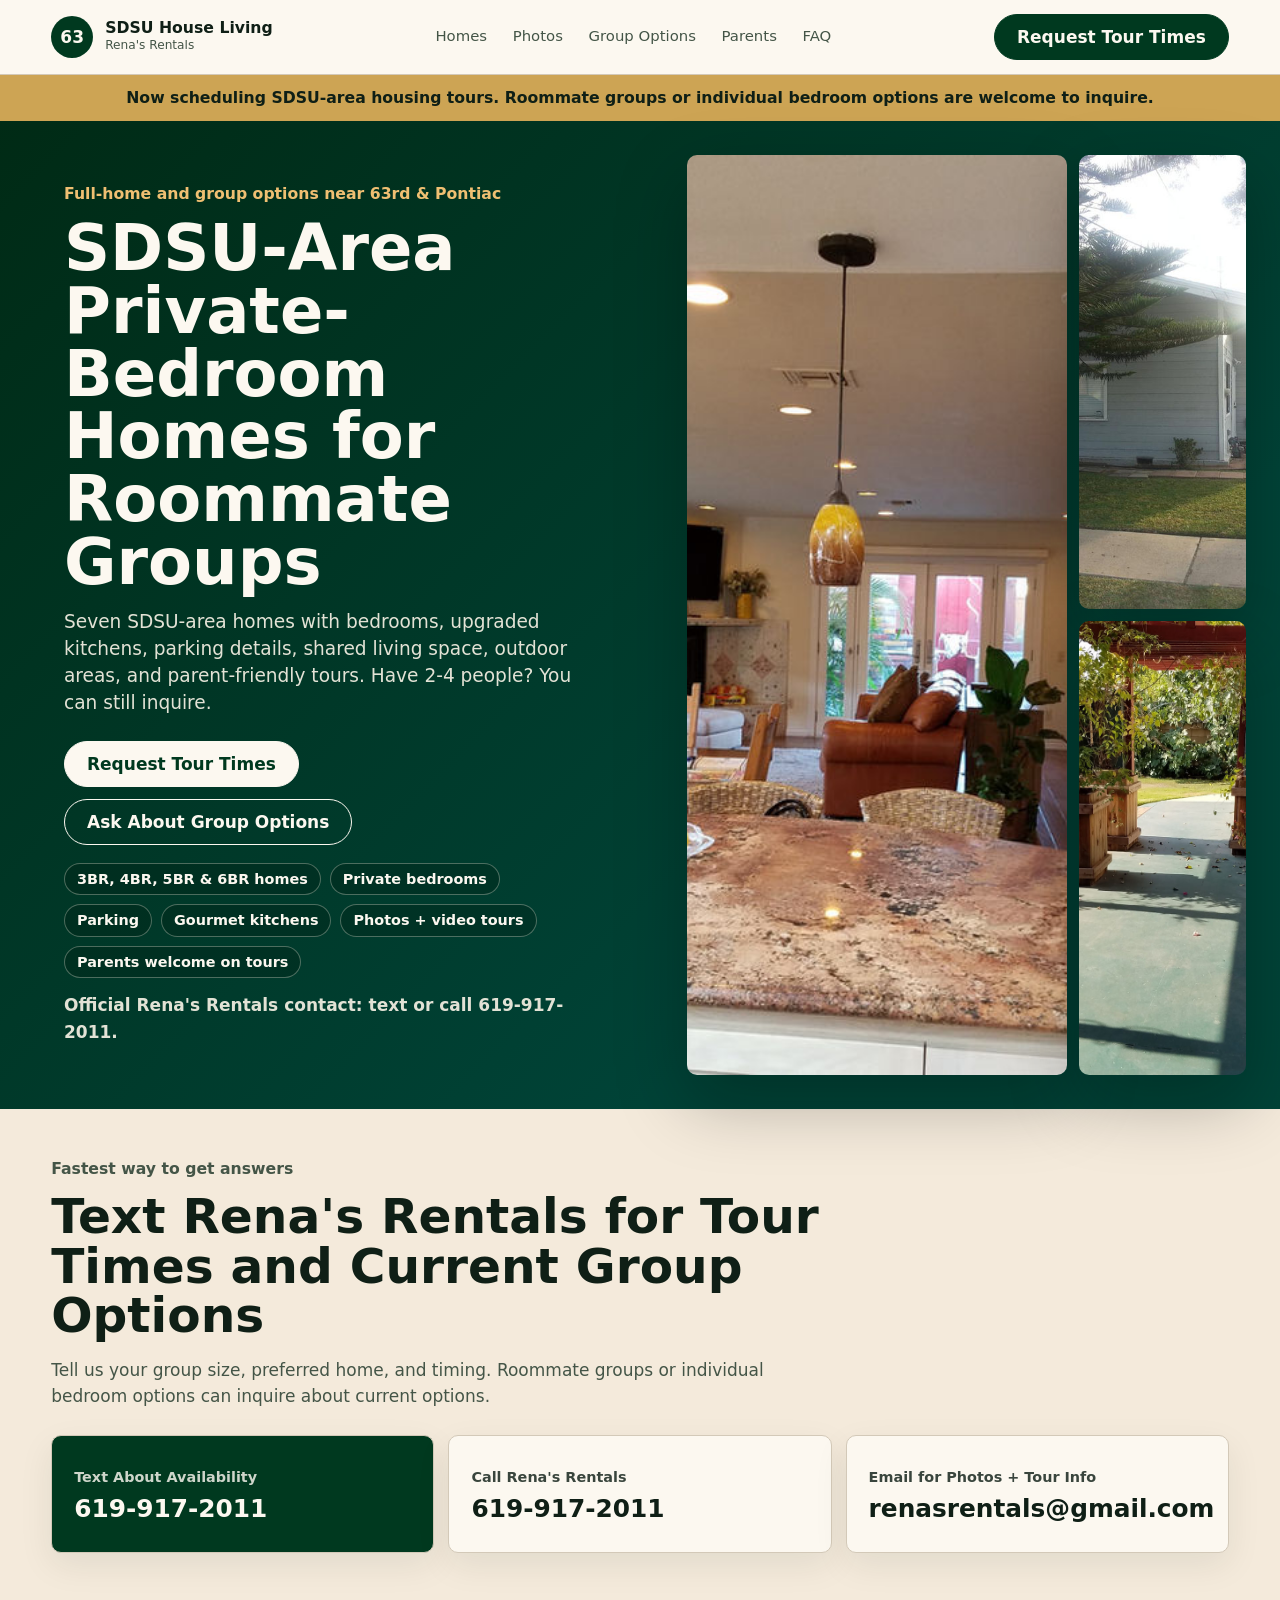
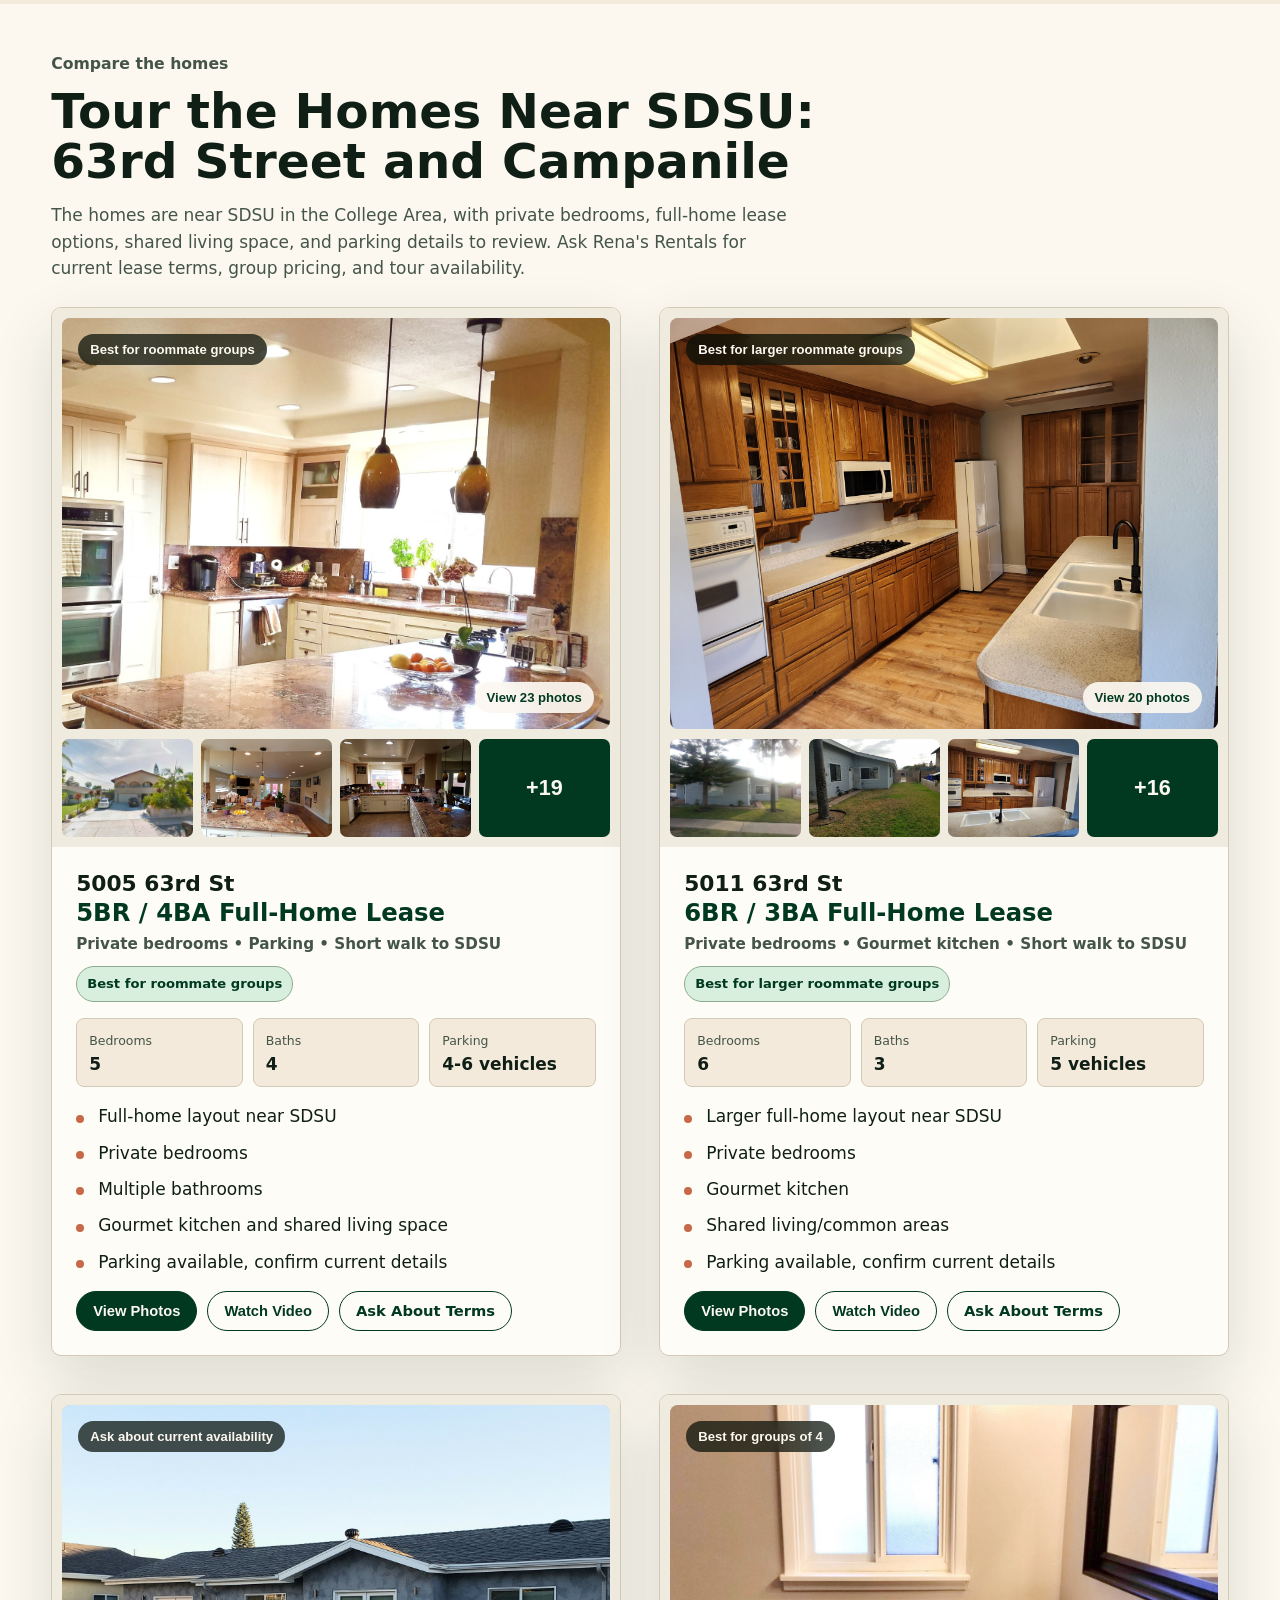
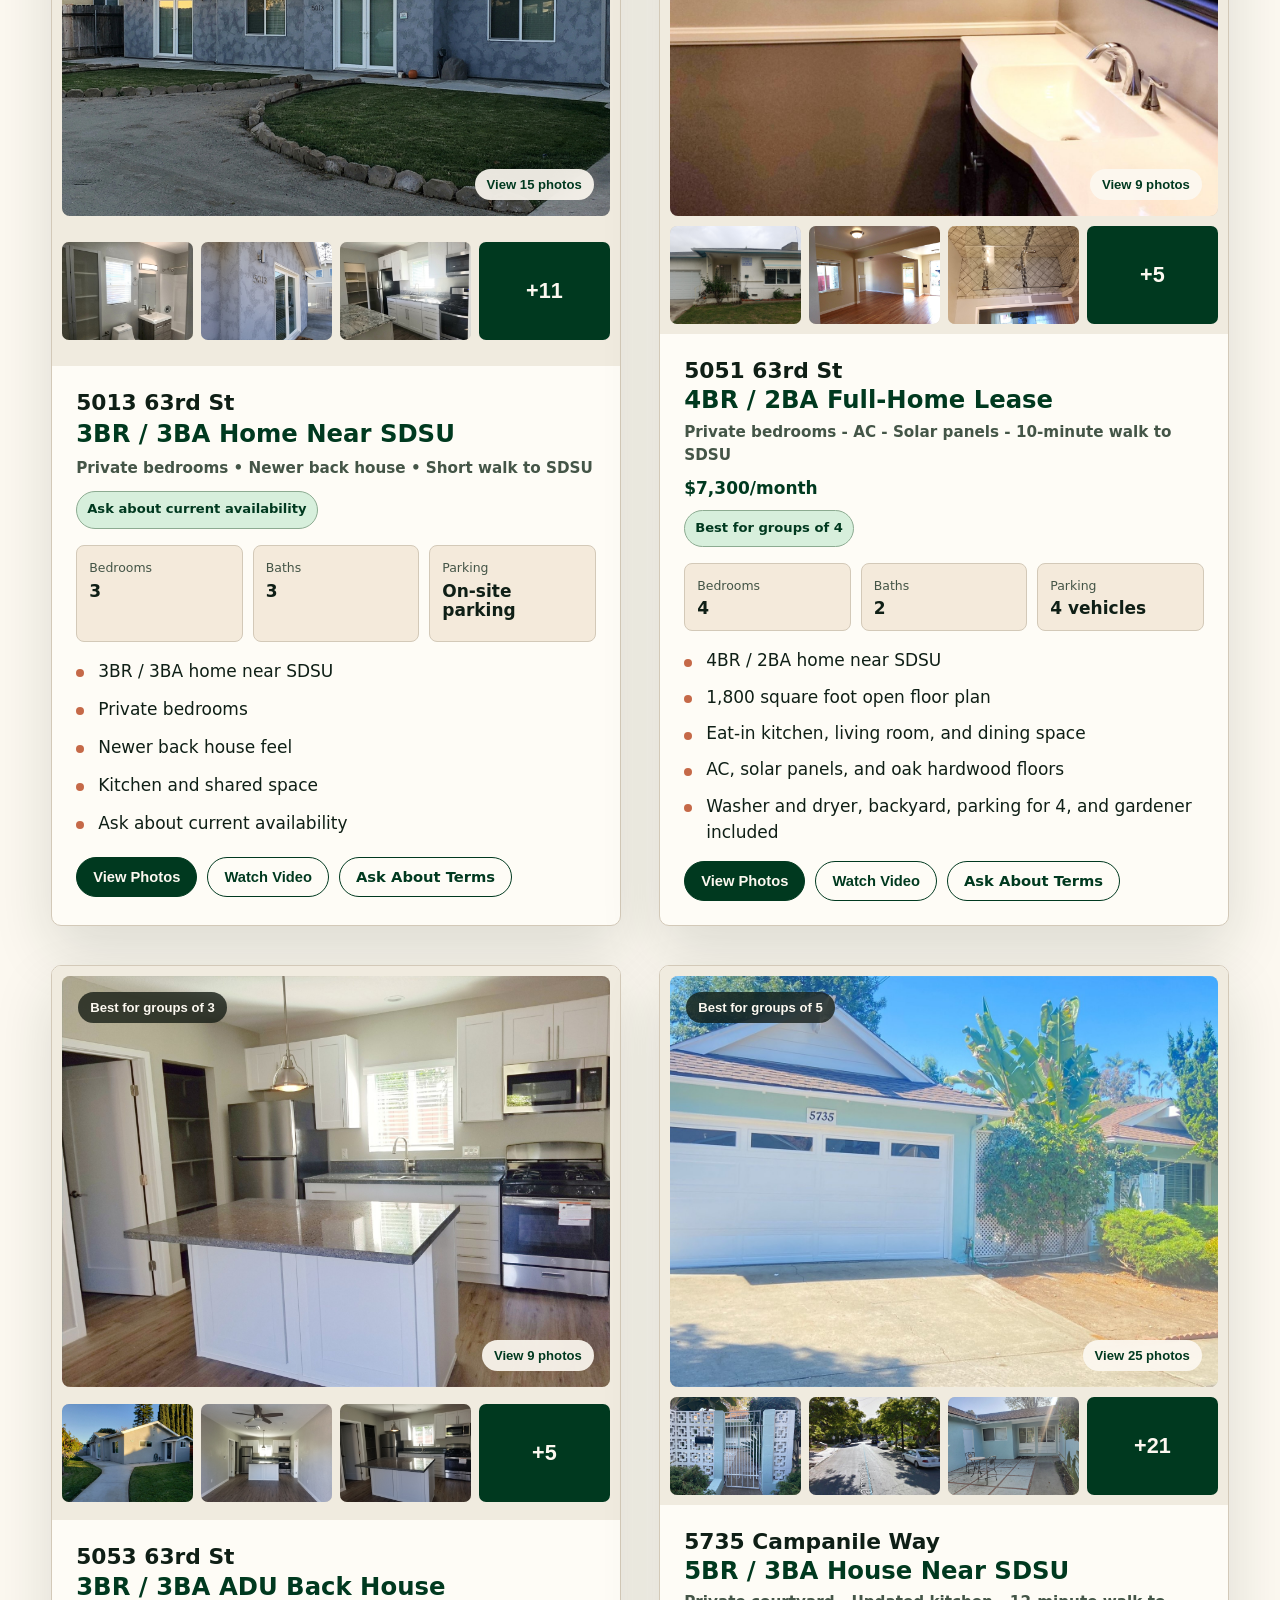
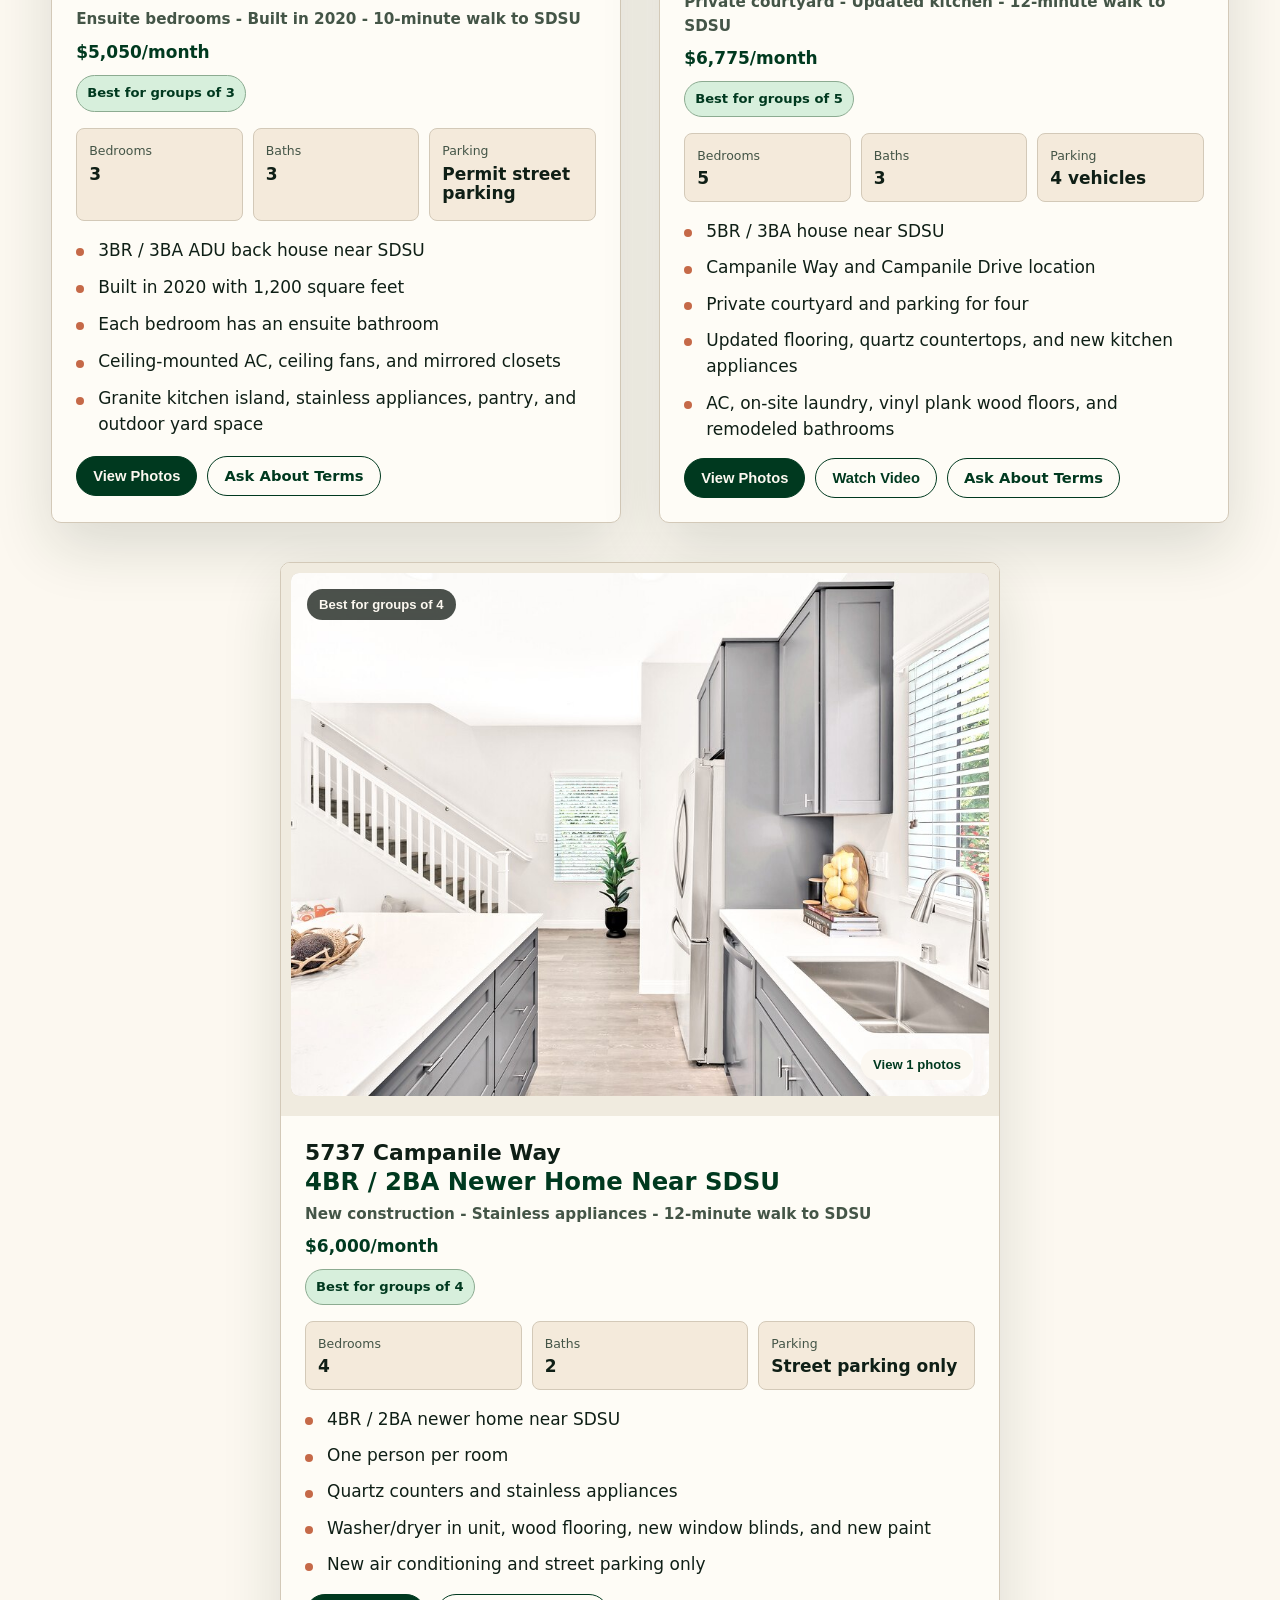
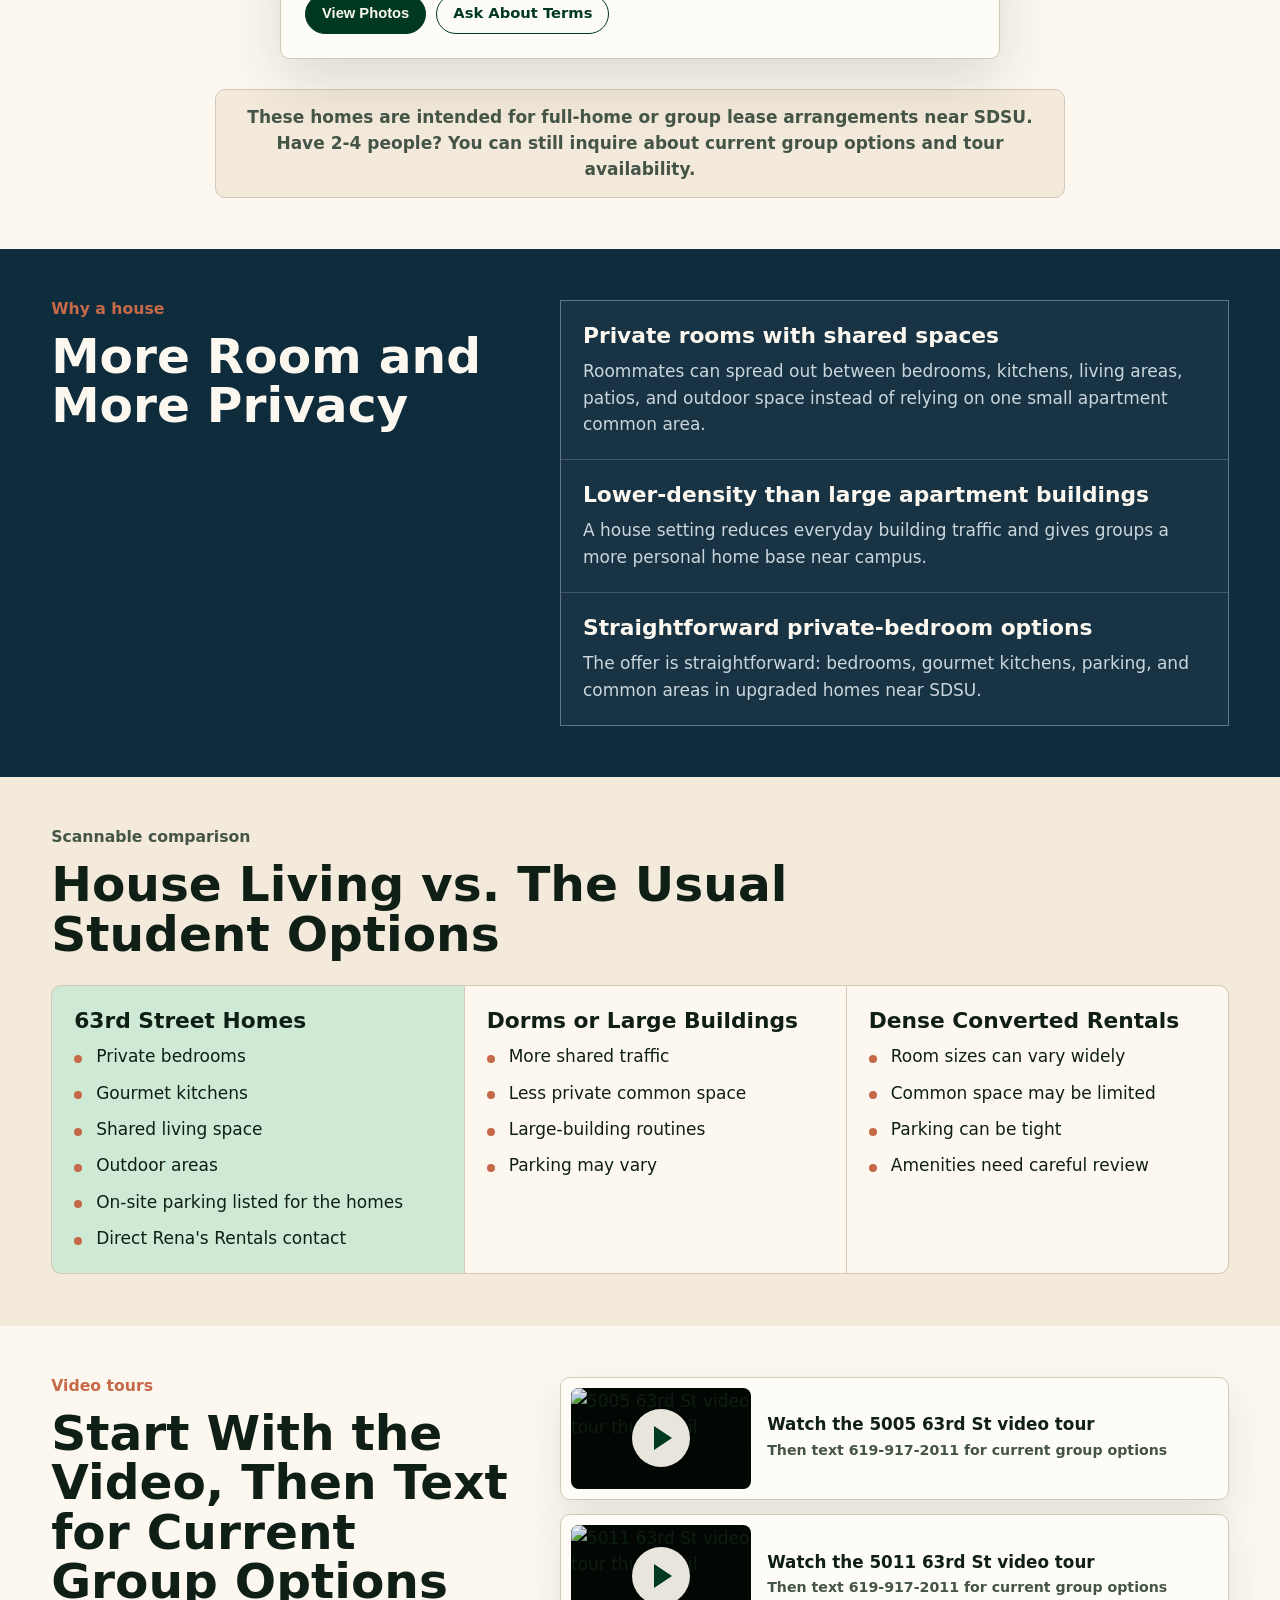
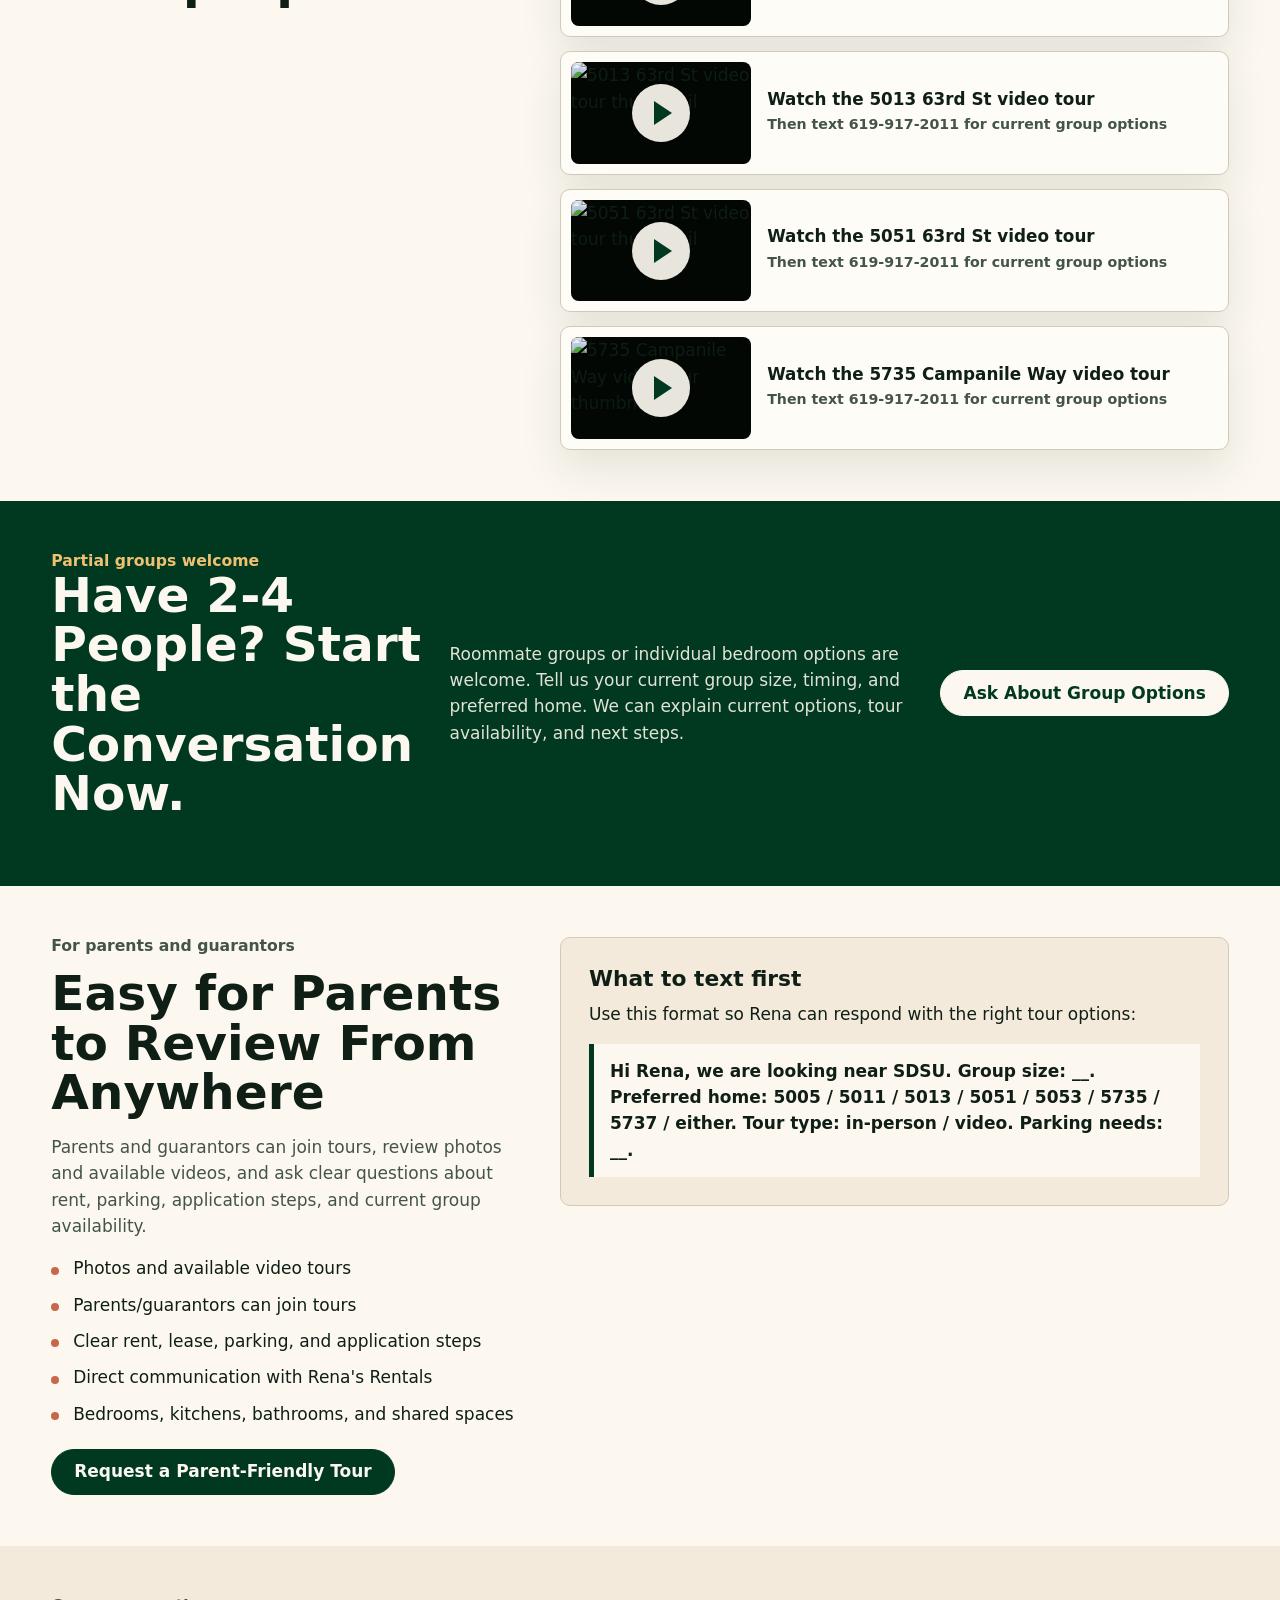
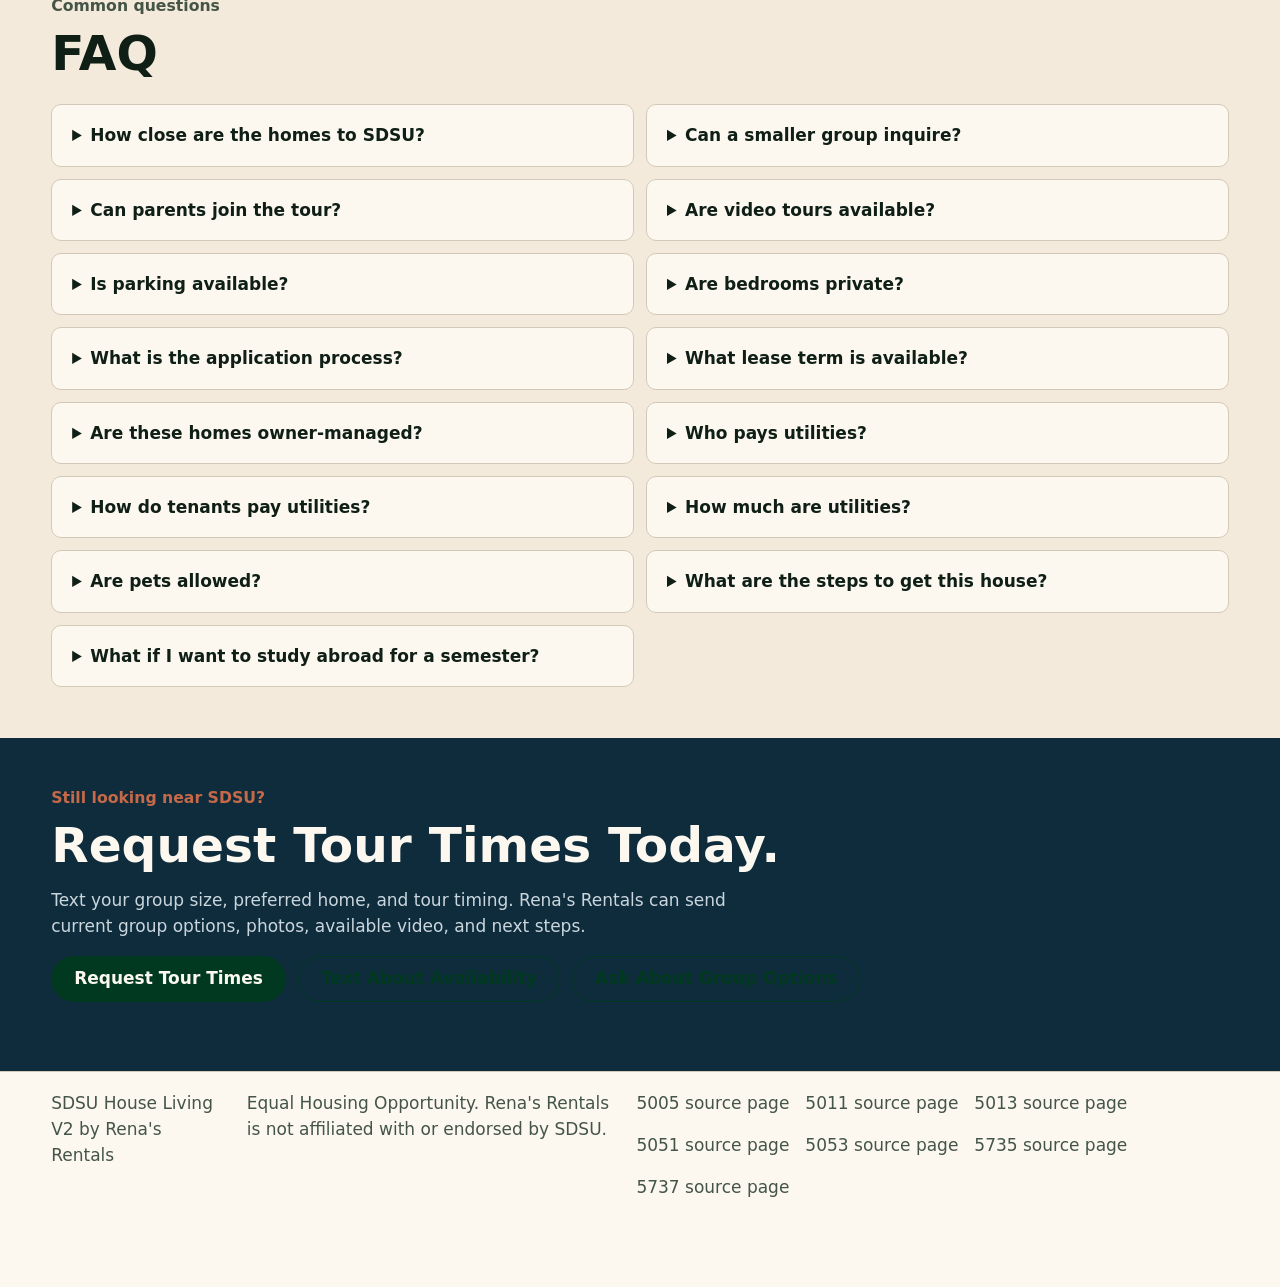
==== newtest/index.html @ 168cdceb "Add newtest site preview" ====
<!doctype html>
<html lang="en">
  <head>
    <meta charset="utf-8">
    <meta name="viewport" content="width=device-width, initial-scale=1">
    <title>SDSU House Living V2 | Group Homes Near SDSU</title>
    <meta
      name="description"
      content="Private-bedroom SDSU-area homes on 63rd Street with group lease options, parking, gourmet kitchens, shared living space, and parent-friendly tours."
    >
    <link rel="stylesheet" href="https://unpkg.com/photoswipe@5.4.4/dist/photoswipe.css">
    <link rel="stylesheet" href="styles-v2.css">
  </head>
  <body>
    <header class="site-header">
      <a class="brand" href="#top" aria-label="SDSU House Living V2 home">
        <span class="brand-mark">63</span>
        <span>
          <strong>SDSU House Living</strong>
          <small>Rena's Rentals</small>
        </span>
      </a>
      <nav class="main-nav" aria-label="Primary navigation">
        <a href="#homes">Homes</a>
        <a href="#homes">Photos</a>
        <a href="#groups">Group Options</a>
        <a href="#parents">Parents</a>
        <a href="#faq">FAQ</a>
      </nav>
      <a class="button header-cta" data-cta="hero_request_tour" href="#tour">Request Tour Times</a>
    </header>

    <main id="top">
      <section class="urgency-strip" aria-label="Tour scheduling notice">
        <p>Now scheduling SDSU-area housing tours. Roommate groups or individual bedroom options are welcome to inquire.</p>
      </section>

      <section class="hero" aria-labelledby="hero-title">
        <div class="hero-copy">
          <p class="eyebrow">Full-home and group options near 63rd & Pontiac</p>
          <h1 id="hero-title">SDSU-Area Private-Bedroom Homes for Roommate Groups</h1>
          <p class="hero-subhead">
            Seven SDSU-area homes with bedrooms, upgraded kitchens, parking details, shared living
            space, outdoor areas, and parent-friendly tours. Have 2-4 people? You can still inquire.
          </p>
          <div class="hero-actions" aria-label="Primary actions">
            <a class="button" data-cta="hero_request_tour" href="#tour">Request Tour Times</a>
            <a class="button button-secondary" data-cta="hero_group_options" href="#groups">Ask About Group Options</a>
          </div>
          <ul class="proof-chips" aria-label="Key property facts">
            <li>3BR, 4BR, 5BR & 6BR homes</li>
            <li>Private bedrooms</li>
            <li>Parking</li>
            <li>Gourmet kitchens</li>
            <li>Photos + video tours</li>
            <li>Parents welcome on tours</li>
          </ul>
          <p class="trust-line">Official Rena's Rentals contact: text or call 619-917-2011.</p>
        </div>
        <div class="hero-media" aria-label="Property photo collage">
          <img class="hero-main-image" src="assets/property-02.jpeg" alt="Kitchen and shared living space at a Rena's Rentals 63rd Street home">
          <div class="hero-stack" aria-hidden="true">
            <img src="assets/property-11.jpg" alt="">
            <img src="assets/property-08.jpeg" alt="">
          </div>
        </div>
      </section>

      <section class="section contact-choice" id="tour" aria-labelledby="tour-title">
        <div class="section-heading">
          <p class="eyebrow">Fastest way to get answers</p>
          <h2 id="tour-title">Text Rena's Rentals for Tour Times and Current Group Options</h2>
          <p>
            Tell us your group size, preferred home, and timing. Roommate groups or individual bedroom options can inquire about current options.
          </p>
        </div>
        <div class="contact-grid">
          <a class="contact-card primary" data-cta="sticky_text" href="sms:+16199172011?&body=Hi%20Rena%2C%20I%27m%20interested%20in%20current%20group%20options%20for%20the%2063rd%20Street%20homes%20near%20SDSU.%20My%20group%20size%20is%20">
            <span>Text About Availability</span>
            <strong>619-917-2011</strong>
          </a>
          <a class="contact-card" data-cta="sticky_call" href="tel:+16199172011">
            <span>Call Rena's Rentals</span>
            <strong>619-917-2011</strong>
          </a>
          <a class="contact-card" data-cta="parent_tour" href="mailto:renasrentals@gmail.com?subject=SDSU%2063rd%20Street%20tour%20request">
            <span>Email for Photos + Tour Info</span>
            <strong>renasrentals@gmail.com</strong>
          </a>
        </div>
      </section>

      <section class="section" id="homes" aria-labelledby="homes-title">
        <div class="section-heading">
          <p class="eyebrow">Compare the homes</p>
          <h2 id="homes-title">Tour the Homes Near SDSU: 63rd Street and Campanile</h2>
          <p>
            The homes are near SDSU in the College Area, with private bedrooms,
            full-home lease options, shared living space, and parking details to review.
            Ask Rena's Rentals for current lease terms, group pricing, and tour availability.
          </p>
        </div>
        <div class="property-grid" id="property-cards" aria-live="polite"></div>
        <p class="property-note">
          These homes are intended for full-home or group lease arrangements near SDSU. Have 2-4 people?
          You can still inquire about current group options and tour availability.
        </p>
      </section>

      <section class="section proof-section" aria-labelledby="why-title">
        <div class="split">
          <div>
            <p class="eyebrow">Why a house</p>
            <h2 id="why-title">More Room and More Privacy</h2>
          </div>
          <div class="proof-list">
            <article>
              <h3>Private rooms with shared spaces</h3>
              <p>Roommates can spread out between bedrooms, kitchens, living areas, patios, and outdoor space instead of relying on one small apartment common area.</p>
            </article>
            <article>
              <h3>Lower-density than large apartment buildings</h3>
              <p>A house setting reduces everyday building traffic and gives groups a more personal home base near campus.</p>
            </article>
            <article>
              <h3>Straightforward private-bedroom options</h3>
              <p>The offer is straightforward: bedrooms, gourmet kitchens, parking, and common areas in upgraded homes near SDSU.</p>
            </article>
          </div>
        </div>
      </section>

      <section class="section quick-compare" aria-labelledby="compare-title">
        <div class="section-heading">
          <p class="eyebrow">Scannable comparison</p>
          <h2 id="compare-title">House Living vs. The Usual Student Options</h2>
        </div>
        <div class="compare-grid">
          <article class="compare-card preferred">
            <h3>63rd Street Homes</h3>
            <ul>
              <li>Private bedrooms</li>
              <li>Gourmet kitchens</li>
              <li>Shared living space</li>
              <li>Outdoor areas</li>
              <li>On-site parking listed for the homes</li>
              <li>Direct Rena's Rentals contact</li>
            </ul>
          </article>
          <article class="compare-card">
            <h3>Dorms or Large Buildings</h3>
            <ul>
              <li>More shared traffic</li>
              <li>Less private common space</li>
              <li>Large-building routines</li>
              <li>Parking may vary</li>
            </ul>
          </article>
          <article class="compare-card">
            <h3>Dense Converted Rentals</h3>
            <ul>
              <li>Room sizes can vary widely</li>
              <li>Common space may be limited</li>
              <li>Parking can be tight</li>
              <li>Amenities need careful review</li>
            </ul>
          </article>
        </div>
      </section>

      <section class="section video-section" aria-labelledby="video-title">
        <div>
          <p class="eyebrow">Video tours</p>
          <h2 id="video-title">Start With the Video, Then Text for Current Group Options</h2>
        </div>
        <div class="video-grid" id="video-grid"></div>
      </section>

      <section class="section group-section" id="groups" aria-labelledby="groups-title">
        <div>
          <p class="eyebrow">Partial groups welcome</p>
          <h2 id="groups-title">Have 2-4 People? Start the Conversation Now.</h2>
        </div>
        <p>
          Roommate groups or individual bedroom options are welcome. Tell us your current group size,
          timing, and preferred home. We can explain current options, tour availability, and next steps.
        </p>
        <a class="button" data-cta="smaller_group_inquiry" href="#tour">Ask About Group Options</a>
      </section>

      <section class="section parent-section" id="parents" aria-labelledby="parents-title">
        <div class="parent-copy">
          <p class="eyebrow">For parents and guarantors</p>
          <h2 id="parents-title">Easy for Parents to Review From Anywhere</h2>
          <p>
            Parents and guarantors can join tours, review photos and available videos, and ask clear
            questions about rent, parking, application steps, and current group availability.
          </p>
          <ul class="check-list">
            <li>Photos and available video tours</li>
            <li>Parents/guarantors can join tours</li>
            <li>Clear rent, lease, parking, and application steps</li>
            <li>Direct communication with Rena's Rentals</li>
            <li>Bedrooms, kitchens, bathrooms, and shared spaces</li>
          </ul>
          <a class="button" data-cta="parent_tour" href="mailto:renasrentals@gmail.com?subject=Parent-friendly%2063rd%20Street%20tour%20request">Request a Parent-Friendly Tour</a>
        </div>
        <div class="parent-panel">
          <h3>What to text first</h3>
          <p>Use this format so Rena can respond with the right tour options:</p>
          <blockquote>
            Hi Rena, we are looking near SDSU. Group size: __. Preferred home: 5005 / 5011 / 5013 / 5051 / 5053 / 5735 / 5737 / either. Tour type: in-person / video. Parking needs: __.
          </blockquote>
        </div>
      </section>

      <section class="section faq-section" id="faq" aria-labelledby="faq-title">
        <div class="section-heading">
          <p class="eyebrow">Common questions</p>
          <h2 id="faq-title">FAQ</h2>
        </div>
        <div class="faq-grid" id="faq-grid"></div>
      </section>

      <section class="section final-cta" aria-labelledby="final-title">
        <p class="eyebrow">Still looking near SDSU?</p>
        <h2 id="final-title">Request Tour Times Today.</h2>
        <p>Text your group size, preferred home, and tour timing. Rena's Rentals can send current group options, photos, available video, and next steps.</p>
        <div class="hero-actions">
          <a class="button" data-cta="sticky_tour" href="#tour">Request Tour Times</a>
          <a class="button button-secondary" data-cta="sticky_text" href="sms:+16199172011?&body=Hi%20Rena%2C%20I%27m%20interested%20in%20current%20group%20options%20for%20the%2063rd%20Street%20homes%20near%20SDSU.">Text About Availability</a>
          <a class="button button-secondary" data-cta="hero_group_options" href="#groups">Ask About Group Options</a>
        </div>
      </section>
    </main>

    <footer class="site-footer">
      <p>SDSU House Living V2 by Rena's Rentals</p>
      <p>Equal Housing Opportunity. Rena's Rentals is not affiliated with or endorsed by SDSU.</p>
      <p>
        <a href="https://www.renasrentals.com/5005-63rd-st" target="_blank" rel="noreferrer">5005 source page</a>
        <a href="https://www.renasrentals.com/5011-63rd-st" target="_blank" rel="noreferrer">5011 source page</a>
        <a href="https://www.renasrentals.com/5013-63rd-st" target="_blank" rel="noreferrer">5013 source page</a>
        <a href="https://renamilstein5.wixsite.com/website-1/5051-63rd-st" target="_blank" rel="noreferrer">5051 source page</a>
        <a href="https://renamilstein5.wixsite.com/website-1/5053-63rd-st" target="_blank" rel="noreferrer">5053 source page</a>
        <a href="https://renamilstein5.wixsite.com/website-1/5735-campanile-way" target="_blank" rel="noreferrer">5735 source page</a>
        <a href="https://renamilstein5.wixsite.com/website-1/about-1" target="_blank" rel="noreferrer">5737 source page</a>
      </p>
    </footer>

    <div class="mobile-cta" aria-label="Quick contact actions">
      <a data-cta="sticky_text" href="sms:+16199172011?&body=Hi%20Rena%2C%20I%27m%20interested%20in%20current%20group%20options%20for%20the%2063rd%20Street%20homes%20near%20SDSU.">Text</a>
      <a data-cta="sticky_call" href="tel:+16199172011">Call</a>
      <a data-cta="sticky_tour" href="#tour">Tour</a>
    </div>

    <div class="video-modal" id="video-modal" aria-hidden="true">
      <button class="modal-backdrop" type="button" data-close-video-modal aria-label="Close video tour"></button>
      <div class="modal-frame video-frame" role="dialog" aria-modal="true" aria-labelledby="video-modal-title">
        <button class="modal-close" type="button" data-close-video-modal aria-label="Close video tour">Close</button>
        <h2 id="video-modal-title">Video Tour</h2>
        <iframe
          id="video-iframe"
          title="Video tour"
          src=""
          allow="accelerometer; autoplay; clipboard-write; encrypted-media; gyroscope; picture-in-picture; web-share"
          allowfullscreen
        ></iframe>
      </div>
    </div>

    <script src="script-v2.js"></script>
  </body>
</html>
---- newtest/styles-v2.css ----
:root {
  color-scheme: light;
  --ink: oklch(22% 0.028 159);
  --muted: oklch(43% 0.03 150);
  --paper: oklch(98% 0.012 89);
  --warm: oklch(94% 0.022 77);
  --line: oklch(84% 0.026 83);
  --green: oklch(30% 0.075 158);
  --green-2: oklch(38% 0.095 158);
  --coral: oklch(62% 0.126 40);
  --gold: oklch(74% 0.11 82);
  --navy: oklch(28% 0.046 237);
  --shadow: 0 24px 60px oklch(25% 0.04 150 / 0.14);
  --header-bg: oklch(98% 0.012 89 / 0.92);
  --button-secondary-hover: oklch(91% 0.035 150);
  --hero-start: oklch(25% 0.065 158);
  --hero-end: oklch(34% 0.068 177);
  --hero-accent: oklch(83% 0.11 78);
  --hero-copy-muted: oklch(91% 0.018 107);
  --chip-border: oklch(94% 0.02 100 / 0.32);
  --chip-bg: oklch(20% 0.04 160 / 0.28);
  --image-shadow: 0 26px 70px oklch(12% 0.02 150 / 0.28);
  --contact-shadow: 0 12px 34px oklch(25% 0.04 150 / 0.08);
  --card: oklch(99% 0.008 88);
  --gallery-surface: oklch(94% 0.016 88);
  --overlay-dark: oklch(15% 0.02 150 / 0.72);
  --photo-count-bg: oklch(98% 0.012 89 / 0.92);
  --best-for-border: oklch(71% 0.05 150);
  --best-for-bg: oklch(93% 0.036 151);
  --proof-border: oklch(82% 0.018 225 / 0.28);
  --proof-card: oklch(31% 0.045 237);
  --proof-copy: oklch(87% 0.016 232);
  --compare-preferred: oklch(91% 0.041 151);
  --video-thumb-bg: oklch(12% 0.02 150);
  --video-overlay: linear-gradient(180deg, oklch(12% 0.02 150 / 0.05), oklch(12% 0.02 150 / 0.28));
  --video-card-shadow: 0 18px 42px oklch(25% 0.04 150 / 0.1);
  --modal-backdrop: oklch(14% 0.024 150 / 0.82);
  --modal-dark: oklch(12% 0.02 150);
  --modal-frame-bg: oklch(8% 0.02 150);
  --modal-close-bg: oklch(14% 0.024 150 / 0.72);
  --caption-bg: oklch(14% 0.024 150 / 0.78);
  --focus: oklch(78% 0.12 82);
  --mobile-bg: oklch(98% 0.012 89 / 0.94);
  font-family: "Segoe UI", "Aptos", system-ui, sans-serif;
}

body[data-theme="rose-olive"] {
  --color-bg: #fbf4ef;
  --color-surface: #efe4da;
  --color-primary: #4c332f;
  --color-accent: #7a3e48;
  --color-text: #2a2422;
}

body[data-theme="blush-navy"] {
  --color-bg: #fff7f3;
  --color-surface: #f2e6df;
  --color-primary: #1d2d44;
  --color-accent: #b85c6b;
  --color-text: #18202c;
}

body[data-theme="sage-petal"] {
  --color-bg: #f7f3ec;
  --color-surface: #e5e8d9;
  --color-primary: #33463c;
  --color-accent: #a65d6a;
  --color-text: #202823;
}

body[data-theme="lavender-charcoal"] {
  --color-bg: #f7f3fa;
  --color-surface: #e8dff0;
  --color-primary: #2f2a3d;
  --color-accent: #7b5ea7;
  --color-text: #1d1b24;
}

body[data-theme="terracotta-cream"] {
  --color-bg: #fff5ea;
  --color-surface: #ecd7c4;
  --color-primary: #3e3a32;
  --color-accent: #b35b3b;
  --color-text: #241f1a;
}

body[data-theme="plum-linen"] {
  --color-bg: #faf3ea;
  --color-surface: #e7d9ca;
  --color-primary: #3b2441;
  --color-accent: #8e4c6b;
  --color-text: #211b24;
}

body[data-theme="coastal-blush"] {
  --color-bg: #f8f4ed;
  --color-surface: #dce8e6;
  --color-primary: #284b52;
  --color-accent: #a9475b;
  --color-text: #17282c;
}

body[data-theme="champagne-berry"] {
  --color-bg: #fbf0e6;
  --color-surface: #eed7c5;
  --color-primary: #4b2e39;
  --color-accent: #9a3f5c;
  --color-text: #241b1f;
}

body[data-theme="peach-forest"] {
  --color-bg: #fff2e8;
  --color-surface: #e7ddd2;
  --color-primary: #1f4b3e;
  --color-accent: #aa533d;
  --color-text: #16251f;
}

body[data-theme="mauve-mushroom"] {
  --color-bg: #f4efea;
  --color-surface: #ddd1c8;
  --color-primary: #3b3335;
  --color-accent: #875769;
  --color-text: #231f20;
}

body[data-theme="dusty-blue-rose"] {
  --color-bg: #f6f1ea;
  --color-surface: #dde5e8;
  --color-primary: #263e4b;
  --color-accent: #a65f73;
  --color-text: #17252d;
}

body[data-theme="cocoa-orchid"] {
  --color-bg: #faf4e8;
  --color-surface: #e7d7c1;
  --color-primary: #3c2f2b;
  --color-accent: #7d4d7a;
  --color-text: #211b18;
}

body.theme-preview {
  --color-muted: color-mix(in srgb, var(--color-text) 68%, var(--color-bg));
  --color-border: color-mix(in srgb, var(--color-surface) 72%, var(--color-primary));
  --ink: var(--color-text);
  --muted: var(--color-muted);
  --paper: var(--color-bg);
  --warm: var(--color-surface);
  --line: var(--color-border);
  --green: var(--color-accent);
  --green-2: color-mix(in srgb, var(--color-accent) 78%, var(--color-primary));
  --coral: var(--color-accent);
  --gold: color-mix(in srgb, var(--color-surface) 86%, var(--color-accent));
  --navy: var(--color-primary);
  --shadow: 0 24px 60px color-mix(in srgb, var(--color-primary) 18%, transparent);
  --header-bg: var(--color-primary);
  --button-secondary-hover: color-mix(in srgb, var(--color-accent) 14%, var(--color-surface));
  --hero-start: var(--color-primary);
  --hero-end: color-mix(in srgb, var(--color-primary) 64%, var(--color-accent));
  --hero-accent: color-mix(in srgb, white 88%, var(--color-accent));
  --hero-copy-muted: color-mix(in srgb, white 88%, var(--color-surface));
  --chip-border: color-mix(in srgb, white 36%, var(--color-primary));
  --chip-bg: color-mix(in srgb, var(--color-primary) 72%, transparent);
  --image-shadow: 0 26px 70px color-mix(in srgb, var(--color-primary) 24%, transparent);
  --contact-shadow: 0 12px 34px color-mix(in srgb, var(--color-primary) 12%, transparent);
  --card: var(--color-surface);
  --gallery-surface: color-mix(in srgb, var(--color-surface) 78%, var(--color-bg));
  --overlay-dark: color-mix(in srgb, var(--color-primary) 80%, transparent);
  --photo-count-bg: color-mix(in srgb, white 80%, var(--color-surface));
  --best-for-border: color-mix(in srgb, var(--color-accent) 46%, var(--color-surface));
  --best-for-bg: color-mix(in srgb, var(--color-accent) 16%, var(--color-surface));
  --proof-border: color-mix(in srgb, white 18%, var(--color-primary));
  --proof-card: color-mix(in srgb, var(--color-primary) 88%, var(--color-accent));
  --proof-copy: color-mix(in srgb, white 88%, var(--color-surface));
  --compare-preferred: color-mix(in srgb, var(--color-accent) 14%, var(--color-surface));
  --video-thumb-bg: var(--color-primary);
  --video-overlay: linear-gradient(180deg, transparent, color-mix(in srgb, var(--color-primary) 38%, transparent));
  --video-card-shadow: 0 18px 42px color-mix(in srgb, var(--color-primary) 14%, transparent);
  --modal-backdrop: color-mix(in srgb, var(--color-primary) 82%, transparent);
  --modal-dark: var(--color-primary);
  --modal-frame-bg: color-mix(in srgb, black 22%, var(--color-primary));
  --modal-close-bg: color-mix(in srgb, var(--color-primary) 78%, transparent);
  --caption-bg: color-mix(in srgb, var(--color-primary) 82%, transparent);
  --focus: color-mix(in srgb, var(--color-accent) 82%, white);
  --mobile-bg: color-mix(in srgb, var(--color-bg) 90%, white);
}

* {
  box-sizing: border-box;
}

*,
*::before,
*::after {
  min-width: 0;
}

html {
  scroll-behavior: smooth;
}

body {
  margin: 0;
  background: var(--paper);
  color: var(--ink);
  font-size: 17px;
  line-height: 1.55;
  overflow-x: hidden;
}

body.modal-open {
  overflow: hidden;
}

a {
  color: inherit;
}

img {
  display: block;
  width: 100%;
  height: auto;
}

h1,
h2,
h3,
p {
  margin-top: 0;
}

h1 {
  max-width: 900px;
  margin-bottom: 16px;
  font-size: clamp(2.45rem, 5vw, 5.05rem);
  line-height: 0.98;
  letter-spacing: 0;
  overflow-wrap: anywhere;
}

h2 {
  margin-bottom: 16px;
  font-size: clamp(2rem, 3.8vw, 4.15rem);
  line-height: 1.02;
  letter-spacing: 0;
  overflow-wrap: anywhere;
}

h3 {
  margin-bottom: 10px;
  font-size: clamp(1.14rem, 1.7vw, 1.55rem);
  line-height: 1.16;
}

p {
  margin-bottom: 16px;
  overflow-wrap: anywhere;
}

.site-header {
  position: sticky;
  top: 0;
  z-index: 30;
  display: flex;
  align-items: center;
  justify-content: space-between;
  gap: 24px;
  padding: 14px clamp(18px, 4vw, 56px);
  background: var(--header-bg);
  border-bottom: 1px solid var(--line);
  backdrop-filter: blur(16px);
}

.brand {
  display: inline-flex;
  align-items: center;
  gap: 12px;
  min-width: max-content;
  text-decoration: none;
}

.brand-mark {
  display: grid;
  place-items: center;
  width: 42px;
  height: 42px;
  border-radius: 50%;
  background: var(--green);
  color: var(--paper);
  font-weight: 850;
}

.brand strong,
.brand small {
  display: block;
}

.brand strong {
  font-size: 0.98rem;
  line-height: 1.1;
}

.brand small {
  color: var(--muted);
  font-size: 0.76rem;
}

.main-nav {
  display: flex;
  align-items: center;
  gap: clamp(12px, 2vw, 26px);
  color: var(--muted);
  font-size: 0.93rem;
}

.main-nav a,
.site-footer a {
  text-decoration: none;
}

.main-nav a:hover,
.site-footer a:hover {
  color: var(--green);
}

.button {
  display: inline-flex;
  min-height: 46px;
  align-items: center;
  justify-content: center;
  border: 1px solid var(--green);
  border-radius: 999px;
  padding: 12px 22px;
  background: var(--green);
  color: var(--paper);
  font-weight: 800;
  line-height: 1;
  text-decoration: none;
  cursor: pointer;
  transition: transform 180ms ease, background-color 180ms ease, border-color 180ms ease;
}

.button:hover {
  transform: translateY(-1px);
  background: var(--green-2);
  border-color: var(--green-2);
}

.button-secondary {
  background: transparent;
  color: var(--green);
}

.button-secondary:hover {
  background: var(--button-secondary-hover);
  color: var(--green);
}

.button-small {
  min-height: 40px;
  padding: 10px 16px;
  font-size: 0.92rem;
}

.urgency-strip {
  padding: 11px clamp(18px, 4vw, 58px);
  background: var(--gold);
  color: var(--ink);
}

.urgency-strip p {
  margin: 0;
  font-size: 0.98rem;
  font-weight: 850;
  text-align: center;
}

.hero {
  display: grid;
  grid-template-columns: minmax(0, 1.02fr) minmax(360px, 0.98fr);
  min-height: clamp(590px, 72svh, 760px);
  background: linear-gradient(135deg, var(--hero-start), var(--hero-end) 72%);
  color: var(--paper);
}

.hero-copy {
  display: flex;
  flex-direction: column;
  justify-content: center;
  padding: clamp(30px, 5vw, 76px) clamp(22px, 5vw, 66px);
}

.eyebrow {
  margin: 0 0 13px;
  color: var(--coral);
  font-weight: 850;
  font-size: 0.98rem;
  line-height: 1.2;
}

.hero .eyebrow {
  color: var(--hero-accent);
}

.hero-subhead {
  max-width: 760px;
  color: var(--hero-copy-muted);
  font-size: clamp(1.05rem, 1.45vw, 1.26rem);
  line-height: 1.45;
}

.hero-actions {
  display: flex;
  flex-wrap: wrap;
  gap: 12px;
  margin: 8px 0 18px;
}

.hero .button {
  background: var(--paper);
  border-color: var(--paper);
  color: var(--green);
}

.hero .button-secondary {
  background: transparent;
  color: var(--paper);
}

.proof-chips {
  display: flex;
  flex-wrap: wrap;
  gap: 9px;
  max-width: 720px;
  margin: 0 0 14px;
  padding: 0;
  list-style: none;
}

.proof-chips li {
  border: 1px solid var(--chip-border);
  border-radius: 999px;
  padding: 8px 12px;
  background: var(--chip-bg);
  color: var(--paper);
  font-size: 0.9rem;
  font-weight: 800;
  line-height: 1;
}

.trust-line {
  margin: 0;
  color: var(--hero-copy-muted);
  font-weight: 760;
}

.hero-media {
  display: grid;
  grid-template-columns: 1fr 0.44fr;
  gap: 12px;
  min-height: 0;
  padding: clamp(18px, 3vw, 34px);
  align-self: stretch;
}

.hero-media img {
  height: 100%;
  object-fit: cover;
  border-radius: 10px;
  box-shadow: var(--image-shadow);
}

.hero-main-image {
  min-height: 100%;
}

.hero-stack {
  display: grid;
  gap: 12px;
}

.section {
  padding: clamp(26px, 4vw, 58px) clamp(18px, 4vw, 58px);
}

.section-heading {
  max-width: 890px;
  margin-bottom: clamp(16px, 2vw, 26px);
}

.section-heading p {
  max-width: 740px;
  color: var(--muted);
}

.contact-choice {
  background: var(--warm);
}

.contact-grid {
  display: grid;
  grid-template-columns: repeat(3, minmax(0, 1fr));
  gap: 14px;
}

.contact-card {
  display: grid;
  gap: 7px;
  min-height: 118px;
  align-content: center;
  border: 1px solid var(--line);
  border-radius: 10px;
  padding: clamp(16px, 2vw, 22px);
  background: var(--paper);
  text-decoration: none;
  box-shadow: var(--contact-shadow);
}

.contact-card.primary {
  background: var(--green);
  color: var(--paper);
}

.contact-card span {
  color: inherit;
  font-size: 0.9rem;
  font-weight: 800;
  opacity: 0.82;
}

.contact-card strong {
  font-size: clamp(1.12rem, 2vw, 1.55rem);
  line-height: 1.1;
}

.property-grid {
  display: grid;
  grid-template-columns: repeat(2, minmax(0, 1fr));
  gap: clamp(20px, 3vw, 40px);
}

.property-card {
  display: grid;
  overflow: hidden;
  border: 1px solid var(--line);
  border-radius: 10px;
  background: var(--card);
  box-shadow: var(--shadow);
}

.property-card:nth-child(odd):last-child {
  grid-column: 1 / -1;
  width: min(100%, 720px);
  justify-self: center;
}

.property-gallery-preview {
  display: grid;
  gap: 10px;
  padding: 10px;
  background: var(--gallery-surface);
}

.property-hero-photo,
.property-thumb {
  position: relative;
  margin: 0;
  overflow: hidden;
  border: 0;
  padding: 0;
  background: var(--line);
  color: inherit;
  cursor: zoom-in;
}

.property-hero-photo {
  aspect-ratio: 4 / 3;
  border-radius: 8px;
}

.cms-static-photo {
  cursor: default;
}

.property-hero-photo img,
.property-thumb img {
  position: absolute;
  inset: 0;
  height: 100%;
  width: 100%;
  object-fit: cover;
}

.property-thumbs {
  display: grid;
  grid-template-columns: repeat(4, minmax(0, 1fr));
  gap: 8px;
}

.property-thumb {
  aspect-ratio: 4 / 3;
  border-radius: 7px;
}

.property-thumb-more {
  display: grid;
  place-items: center;
  background: var(--green);
  color: var(--paper);
  font-size: clamp(1rem, 1.8vw, 1.35rem);
  font-weight: 875;
  cursor: pointer;
}

.property-badge {
  position: absolute;
  left: 16px;
  top: 16px;
  border-radius: 999px;
  padding: 8px 12px;
  background: var(--overlay-dark);
  color: var(--paper);
  font-size: 0.82rem;
  font-weight: 850;
  backdrop-filter: blur(10px);
}

.photo-count {
  position: absolute;
  right: 16px;
  bottom: 16px;
  border-radius: 999px;
  padding: 8px 12px;
  background: var(--photo-count-bg);
  color: var(--green);
  font-size: 0.82rem;
  font-weight: 850;
  backdrop-filter: blur(10px);
}

.property-content {
  display: grid;
  gap: 16px;
  padding: clamp(16px, 2.2vw, 24px);
}

.property-heading {
  display: grid;
  gap: 7px;
}

.property-heading h3 {
  margin: 0;
}

.lease-label {
  margin: -4px 0 0;
  color: var(--green);
  font-size: clamp(1.22rem, 1.9vw, 1.7rem);
  font-weight: 875;
  line-height: 1.12;
}

.benefit-line {
  margin: 0;
  color: var(--muted);
  font-size: 0.95rem;
  font-weight: 760;
}

.rent-display {
  margin: 0;
  color: var(--green);
  font-weight: 850;
}

.best-for {
  justify-self: start;
  margin: 2px 0 0;
  border: 1px solid var(--best-for-border);
  border-radius: 999px;
  padding: 7px 10px;
  background: var(--best-for-bg);
  color: var(--green);
  font-size: 0.82rem;
  font-weight: 850;
}

.specs {
  display: grid;
  grid-template-columns: repeat(3, minmax(0, 1fr));
  gap: 10px;
  margin: 0;
}

.specs div {
  padding: 12px;
  border: 1px solid var(--line);
  border-radius: 8px;
  background: var(--warm);
}

.specs dt {
  color: var(--muted);
  font-size: 0.78rem;
}

.specs dd {
  margin: 4px 0 0;
  color: var(--ink);
  font-weight: 850;
  line-height: 1.15;
}

.check-list,
.compare-card ul,
.feature-list {
  display: grid;
  gap: 10px;
  margin: 0;
  padding: 0;
  list-style: none;
}

.check-list li,
.compare-card li,
.feature-list li {
  position: relative;
  padding-left: 22px;
}

.check-list li::before,
.compare-card li::before,
.feature-list li::before {
  content: "";
  position: absolute;
  left: 0;
  top: 0.68em;
  width: 8px;
  height: 8px;
  border-radius: 50%;
  background: var(--coral);
}

.card-actions,
.video-actions {
  display: flex;
  flex-wrap: wrap;
  align-items: center;
  gap: 10px;
}

.property-note {
  max-width: 850px;
  margin: clamp(18px, 3vw, 30px) auto 0;
  border: 1px solid var(--line);
  border-radius: 10px;
  padding: 14px 16px;
  background: var(--warm);
  color: var(--muted);
  font-weight: 780;
  text-align: center;
}

.text-link {
  color: var(--green);
  font-weight: 850;
  text-decoration: none;
}

.proof-section {
  background: var(--navy);
  color: var(--paper);
}

.split,
.parent-section,
.video-section {
  display: grid;
  grid-template-columns: minmax(260px, 0.82fr) minmax(300px, 1.18fr);
  gap: clamp(20px, 4vw, 44px);
  align-items: start;
}

.proof-list {
  display: grid;
  gap: 1px;
  border: 1px solid var(--proof-border);
  background: var(--proof-border);
}

.proof-list article {
  padding: clamp(16px, 2vw, 22px);
  background: var(--proof-card);
}

.proof-list p {
  margin: 0;
  color: var(--proof-copy);
}

.quick-compare,
.faq-section {
  background: var(--warm);
}

.compare-grid {
  display: grid;
  grid-template-columns: 1.08fr 1fr 1fr;
  gap: 1px;
  overflow: hidden;
  border: 1px solid var(--line);
  border-radius: 10px;
  background: var(--line);
}

.compare-card {
  padding: clamp(16px, 2vw, 22px);
  background: var(--paper);
}

.compare-card.preferred {
  background: var(--compare-preferred);
}

.video-grid {
  display: grid;
  gap: 14px;
}

.video-card {
  display: grid;
  grid-template-columns: minmax(180px, 0.4fr) minmax(220px, 1fr);
  align-items: center;
  gap: 16px;
  width: 100%;
  border: 1px solid var(--line);
  border-radius: 10px;
  padding: 10px;
  background: var(--card);
  color: var(--ink);
  font: inherit;
  text-align: left;
  cursor: pointer;
  box-shadow: var(--video-card-shadow);
}

.video-card:hover {
  border-color: var(--green);
}

.video-card strong,
.video-card small {
  display: block;
}

.video-card strong {
  font-size: clamp(1.05rem, 1.3vw, 1.28rem);
  line-height: 1.15;
}

.video-card small {
  margin-top: 5px;
  color: var(--muted);
  font-weight: 750;
}

.video-thumb {
  position: relative;
  display: block;
  overflow: hidden;
  border-radius: 8px;
  background: var(--video-thumb-bg);
}

.video-thumb img {
  aspect-ratio: 16 / 9;
  height: 100%;
  object-fit: cover;
}

.video-thumb::after {
  content: "";
  position: absolute;
  inset: 0;
  background: var(--video-overlay);
}

.video-play-icon {
  position: absolute;
  z-index: 1;
  left: 50%;
  top: 50%;
  display: grid;
  width: 58px;
  height: 58px;
  place-items: center;
  border-radius: 50%;
  background: var(--photo-count-bg);
  transform: translate(-50%, -50%);
}

.video-play-icon::before {
  content: "";
  margin-left: 4px;
  border-top: 12px solid transparent;
  border-bottom: 12px solid transparent;
  border-left: 18px solid var(--green);
}

.group-section {
  display: grid;
  grid-template-columns: minmax(260px, 0.8fr) minmax(280px, 1fr) auto;
  gap: clamp(16px, 3vw, 28px);
  align-items: center;
  background: var(--green);
  color: var(--paper);
}

.group-section .eyebrow {
  color: var(--hero-accent);
}

.group-section p {
  margin: 0;
  color: var(--hero-copy-muted);
}

.group-section .button {
  background: var(--paper);
  border-color: var(--paper);
  color: var(--green);
  white-space: nowrap;
}

.parent-copy p,
.faq-grid p {
  color: var(--muted);
}

.parent-copy .button {
  margin-top: 22px;
}

.parent-panel {
  border: 1px solid var(--line);
  border-radius: 10px;
  padding: clamp(18px, 2.5vw, 28px);
  background: var(--warm);
}

.parent-panel blockquote {
  margin: 16px 0 0;
  border-left: 5px solid var(--green);
  padding: 14px 16px;
  background: var(--paper);
  color: var(--ink);
  font-weight: 750;
}

.faq-grid {
  display: grid;
  grid-template-columns: repeat(2, minmax(0, 1fr));
  gap: 12px;
}

details {
  border: 1px solid var(--line);
  border-radius: 10px;
  background: var(--paper);
}

summary {
  min-height: 58px;
  padding: 17px 20px;
  color: var(--ink);
  font-weight: 850;
  cursor: pointer;
}

details p {
  margin: 0;
  padding: 0 20px 20px;
}

.final-cta {
  background: var(--navy);
  color: var(--paper);
}

.final-cta p:not(.eyebrow) {
  max-width: 740px;
  color: var(--proof-copy);
}

.site-footer {
  display: flex;
  justify-content: space-between;
  gap: 20px;
  padding: 18px clamp(18px, 4vw, 58px) 86px;
  border-top: 1px solid var(--line);
  color: var(--muted);
}

.site-footer p {
  margin: 0;
}

.site-footer p:last-child {
  display: flex;
  flex-wrap: wrap;
  gap: 16px;
}

.mobile-cta {
  display: none;
}

.video-modal {
  position: fixed;
  inset: 0;
  z-index: 60;
  display: none;
  place-items: center;
  padding: clamp(16px, 3vw, 36px);
}

.video-modal.is-open {
  display: grid;
}

.modal-backdrop {
  position: absolute;
  inset: 0;
  border: 0;
  background: var(--modal-backdrop);
  cursor: zoom-out;
}

.modal-frame {
  position: relative;
  z-index: 1;
  display: grid;
  gap: 12px;
  width: min(1100px, 96vw);
  max-height: 92svh;
  padding: 12px;
  border-radius: 10px;
  background: var(--paper);
  box-shadow: 0 30px 90px var(--modal-backdrop);
}

.video-frame {
  width: min(1000px, 96vw);
  background: var(--modal-dark);
}

.video-frame h2 {
  margin: 0;
  color: var(--paper);
  font-size: clamp(1.25rem, 2vw, 1.8rem);
  line-height: 1.15;
}

.video-frame iframe {
  width: 100%;
  aspect-ratio: 16 / 9;
  border: 0;
  border-radius: 8px;
  background: var(--modal-frame-bg);
}

.modal-close {
  position: absolute;
  top: 18px;
  right: 18px;
  min-height: 42px;
  border: 1px solid var(--chip-border);
  border-radius: 999px;
  padding: 10px 14px;
  background: var(--modal-close-bg);
  color: var(--paper);
  font: inherit;
  font-weight: 850;
  cursor: pointer;
}

.pswp__property-caption {
  position: absolute;
  left: max(16px, env(safe-area-inset-left));
  right: max(16px, env(safe-area-inset-right));
  bottom: max(16px, env(safe-area-inset-bottom));
  z-index: 1;
  display: grid;
  gap: 4px;
  width: min(760px, calc(100vw - 32px));
  margin: 0 auto;
  border-radius: 10px;
  padding: 11px 13px;
  background: var(--caption-bg);
  color: var(--paper);
  font-family: "Segoe UI", "Aptos", system-ui, sans-serif;
  backdrop-filter: blur(14px);
  pointer-events: none;
}

.pswp__property-caption strong,
.pswp__property-caption span {
  display: block;
}

.pswp__property-caption strong {
  font-size: 0.92rem;
  line-height: 1.2;
}

.pswp__property-caption span {
  font-size: 0.82rem;
  font-weight: 700;
  line-height: 1.25;
  opacity: 0.92;
}

.property-hero-photo:focus-visible,
.property-thumb:focus-visible,
.video-card:focus-visible,
.button:focus-visible,
a:focus-visible,
summary:focus-visible {
  outline: 3px solid var(--focus);
  outline-offset: 3px;
}

.theme-preview .site-header,
.theme-preview .site-footer {
  background: var(--color-primary);
  color: white;
  border-color: color-mix(in srgb, white 18%, var(--color-primary));
}

.theme-preview .brand small,
.theme-preview .main-nav,
.theme-preview .site-footer {
  color: color-mix(in srgb, white 82%, var(--color-surface));
}

.theme-preview .main-nav a:hover,
.theme-preview .site-footer a:hover {
  color: white;
}

.theme-preview .brand-mark,
.theme-preview .button,
.theme-preview .button-secondary,
.theme-preview .contact-card.primary,
.theme-preview .property-thumb-more,
.theme-preview .mobile-cta a {
  background: var(--color-accent);
  border-color: var(--color-accent);
  color: white;
}

.theme-preview .button:hover,
.theme-preview .button-secondary:hover,
.theme-preview .mobile-cta a:hover {
  background: color-mix(in srgb, var(--color-accent) 78%, var(--color-primary));
  border-color: color-mix(in srgb, var(--color-accent) 78%, var(--color-primary));
  color: white;
}

.theme-preview .hero .button,
.theme-preview .hero .button-secondary,
.theme-preview .group-section .button {
  background: var(--color-accent);
  border-color: var(--color-accent);
  color: white;
}

.theme-preview .hero .button:hover,
.theme-preview .hero .button-secondary:hover,
.theme-preview .group-section .button:hover {
  background: color-mix(in srgb, var(--color-accent) 78%, var(--color-primary));
  border-color: color-mix(in srgb, var(--color-accent) 78%, var(--color-primary));
  color: white;
}

.theme-preview .proof-section,
.theme-preview .group-section,
.theme-preview .final-cta {
  background: var(--color-primary);
  color: white;
}

.theme-preview .contact-card,
.theme-preview .property-card,
.theme-preview .compare-card,
.theme-preview details,
.theme-preview .parent-panel,
.theme-preview .video-card {
  background: var(--color-surface);
  color: var(--color-text);
}

.theme-preview .property-badge {
  background: var(--color-accent);
  color: white;
}

.theme-preview .photo-count,
.theme-preview .best-for {
  background: color-mix(in srgb, var(--color-accent) 14%, var(--color-surface));
  border-color: color-mix(in srgb, var(--color-accent) 42%, var(--color-surface));
  color: color-mix(in srgb, var(--color-accent) 76%, var(--color-primary));
}

.theme-switcher {
  position: fixed;
  z-index: 55;
  top: 78px;
  right: 16px;
  width: min(260px, calc(100vw - 32px));
  border: 1px solid var(--line);
  border-radius: 10px;
  padding: 10px;
  background: var(--mobile-bg);
  box-shadow: var(--shadow);
  backdrop-filter: blur(18px);
}

.theme-switcher p {
  display: grid;
  gap: 2px;
  margin: 0 0 8px;
  color: var(--muted);
}

.theme-switcher p strong {
  color: var(--ink);
  font-size: 0.92rem;
  font-weight: 880;
  line-height: 1.05;
}

.theme-switcher p span {
  color: var(--muted);
  font-size: 0.76rem;
  font-weight: 820;
}

.theme-options {
  display: grid;
  grid-template-columns: repeat(2, minmax(0, 1fr));
  gap: 7px;
}

.theme-options button {
  min-height: 34px;
  border: 1px solid var(--line);
  border-radius: 999px;
  padding: 7px 9px;
  background: var(--paper);
  color: var(--ink);
  font: inherit;
  font-size: 0.76rem;
  font-weight: 820;
  line-height: 1.05;
  cursor: pointer;
}

.theme-options button[aria-pressed="true"] {
  border-color: var(--green);
  background: var(--green);
  color: var(--paper);
}

@media (max-width: 1080px) {
  .main-nav {
    display: none;
  }

  .hero,
  .property-grid,
  .split,
  .compare-grid,
  .parent-section,
  .video-section {
    grid-template-columns: 1fr;
  }

  .property-card:nth-child(odd):last-child {
    grid-column: auto;
    width: 100%;
  }

  .hero {
    min-height: auto;
  }

  .hero-media {
    min-height: 420px;
    order: -1;
  }

  .contact-grid,
  .group-section,
  .faq-grid {
    grid-template-columns: 1fr;
  }

  .group-section .button {
    justify-self: start;
  }
}

@media (max-width: 720px) {
  body {
    font-size: 16px;
    padding-bottom: 78px;
  }

  .site-header {
    padding: 12px 16px;
  }

  .brand-mark {
    width: 38px;
    height: 38px;
  }

  .header-cta {
    display: none;
  }

  .urgency-strip p {
    font-size: 0.88rem;
    line-height: 1.3;
    text-wrap: balance;
  }

  .hero-media {
    display: block;
    min-height: 190px;
    max-height: 190px;
    padding: 0;
    overflow: hidden;
  }

  .hero-media img {
    height: 100%;
    border-radius: 0;
    object-position: center center;
    box-shadow: none;
  }

  .hero-stack {
    display: none;
  }

  .hero-copy {
    padding: 24px 18px 30px;
  }

  h1 {
    font-size: clamp(1.92rem, 8vw, 2.35rem);
    line-height: 1.04;
  }

  h2 {
    font-size: clamp(1.72rem, 7.4vw, 2.28rem);
    line-height: 1.08;
  }

  .section {
    padding: 26px 18px;
  }

  .hero-actions,
  .card-actions {
    display: grid;
    grid-template-columns: 1fr;
  }

  .button,
  .button-secondary {
    width: 100%;
    white-space: normal;
    text-align: center;
  }

  .proof-chips {
    gap: 7px;
  }

  .proof-chips li {
    font-size: 0.82rem;
  }

  .specs {
    grid-template-columns: 1fr;
  }

  .property-thumbs {
    display: flex;
    overflow-x: auto;
    gap: 12px;
    scroll-snap-type: x mandatory;
    padding-bottom: 8px;
  }

  .property-thumb {
    flex: 0 0 31%;
    min-width: 96px;
    scroll-snap-align: start;
  }

  .video-card {
    grid-template-columns: 1fr;
  }

  .contact-card {
    min-height: 96px;
  }

  .site-footer {
    display: grid;
    padding-bottom: 98px;
  }

  .mobile-cta {
    position: fixed;
    z-index: 40;
    left: 12px;
    right: auto;
    bottom: 12px;
    width: calc(100vw - 24px);
    max-width: 366px;
    display: grid;
    grid-template-columns: repeat(3, 1fr);
    gap: 8px;
    padding: 8px;
    border: 1px solid var(--line);
    border-radius: 999px;
    background: var(--mobile-bg);
    box-shadow: var(--shadow);
    backdrop-filter: blur(16px);
  }

  .mobile-cta a {
    display: grid;
    min-height: 44px;
    place-items: center;
    border-radius: 999px;
    background: var(--green);
    color: var(--paper);
    font-weight: 850;
    text-decoration: none;
  }

  .theme-switcher {
    top: auto;
    right: 12px;
    bottom: 86px;
    left: 12px;
    width: auto;
  }

  .theme-options {
    display: flex;
    overflow-x: auto;
    scroll-snap-type: x mandatory;
  }

  .theme-options button {
    flex: 0 0 auto;
    scroll-snap-align: start;
    white-space: nowrap;
  }
}

@media (max-width: 390px) {
  .brand strong {
    font-size: 0.9rem;
  }

  .brand small {
    font-size: 0.7rem;
  }
}
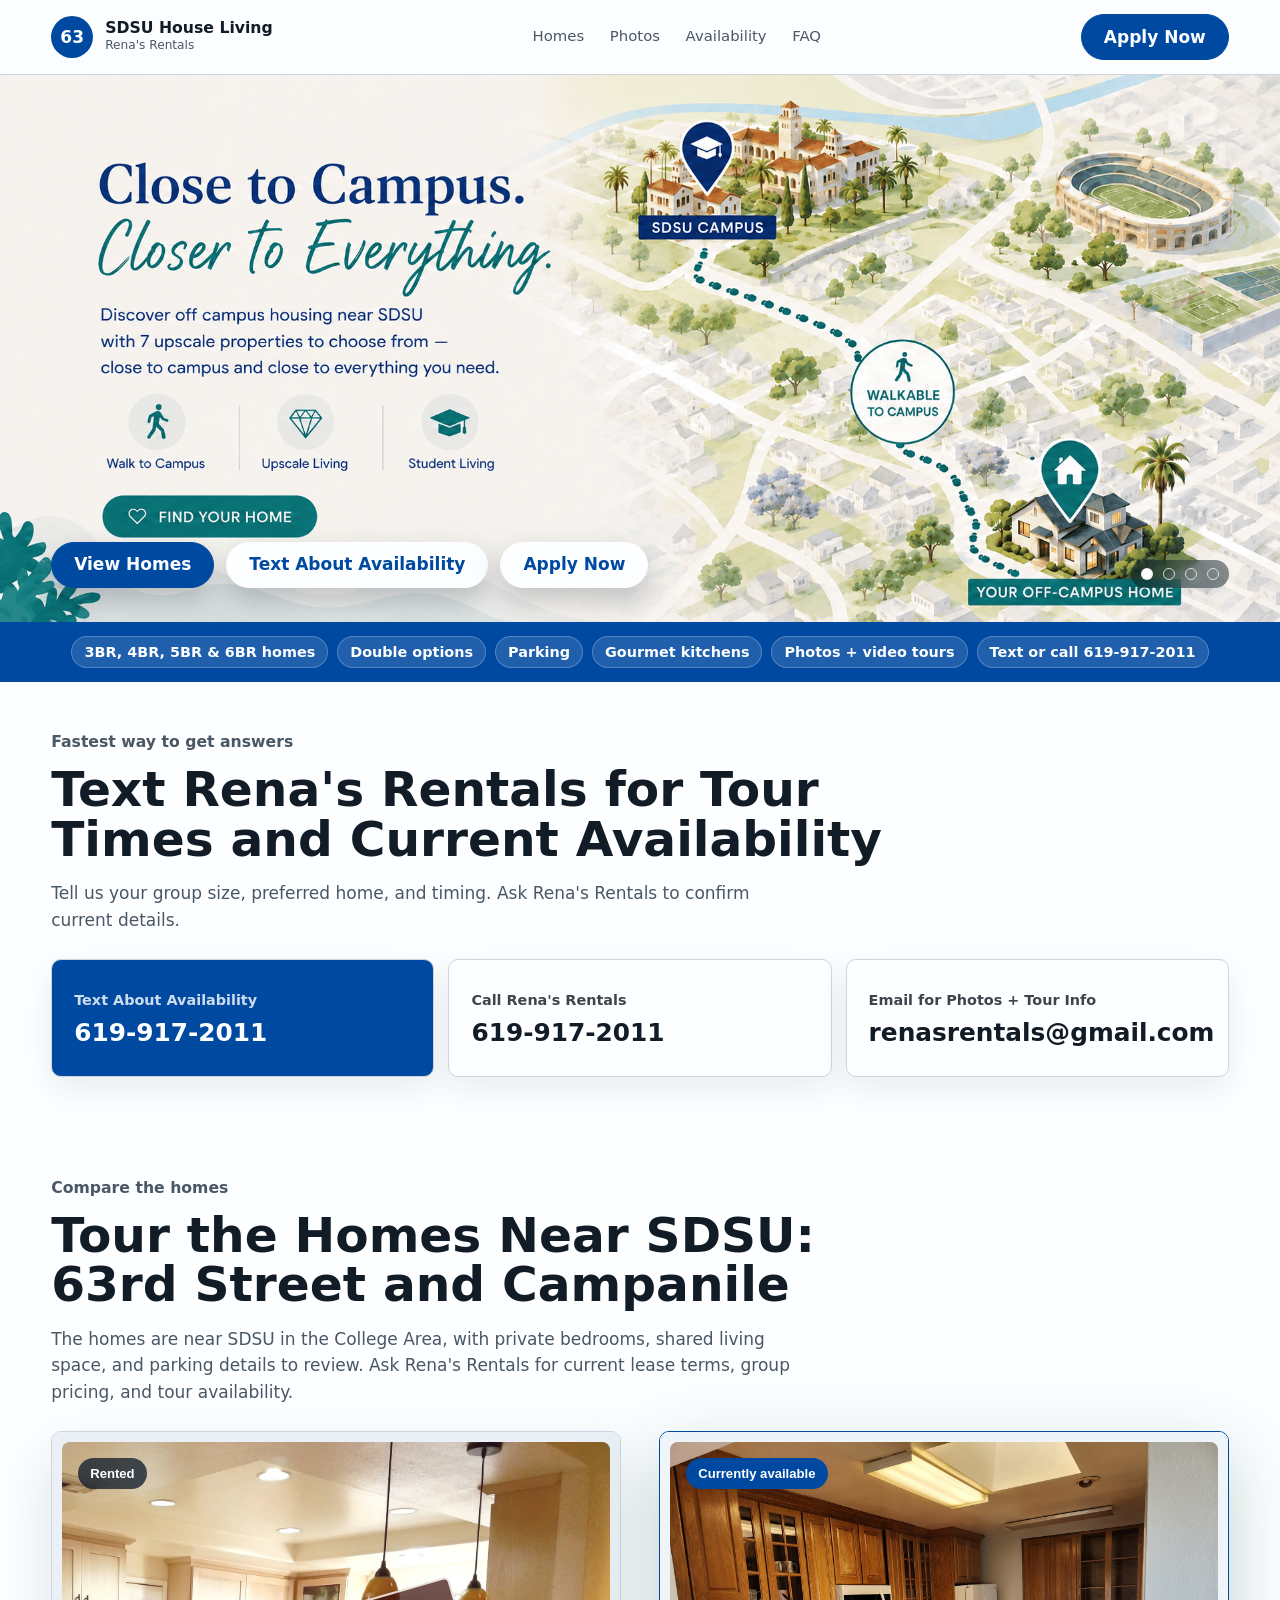
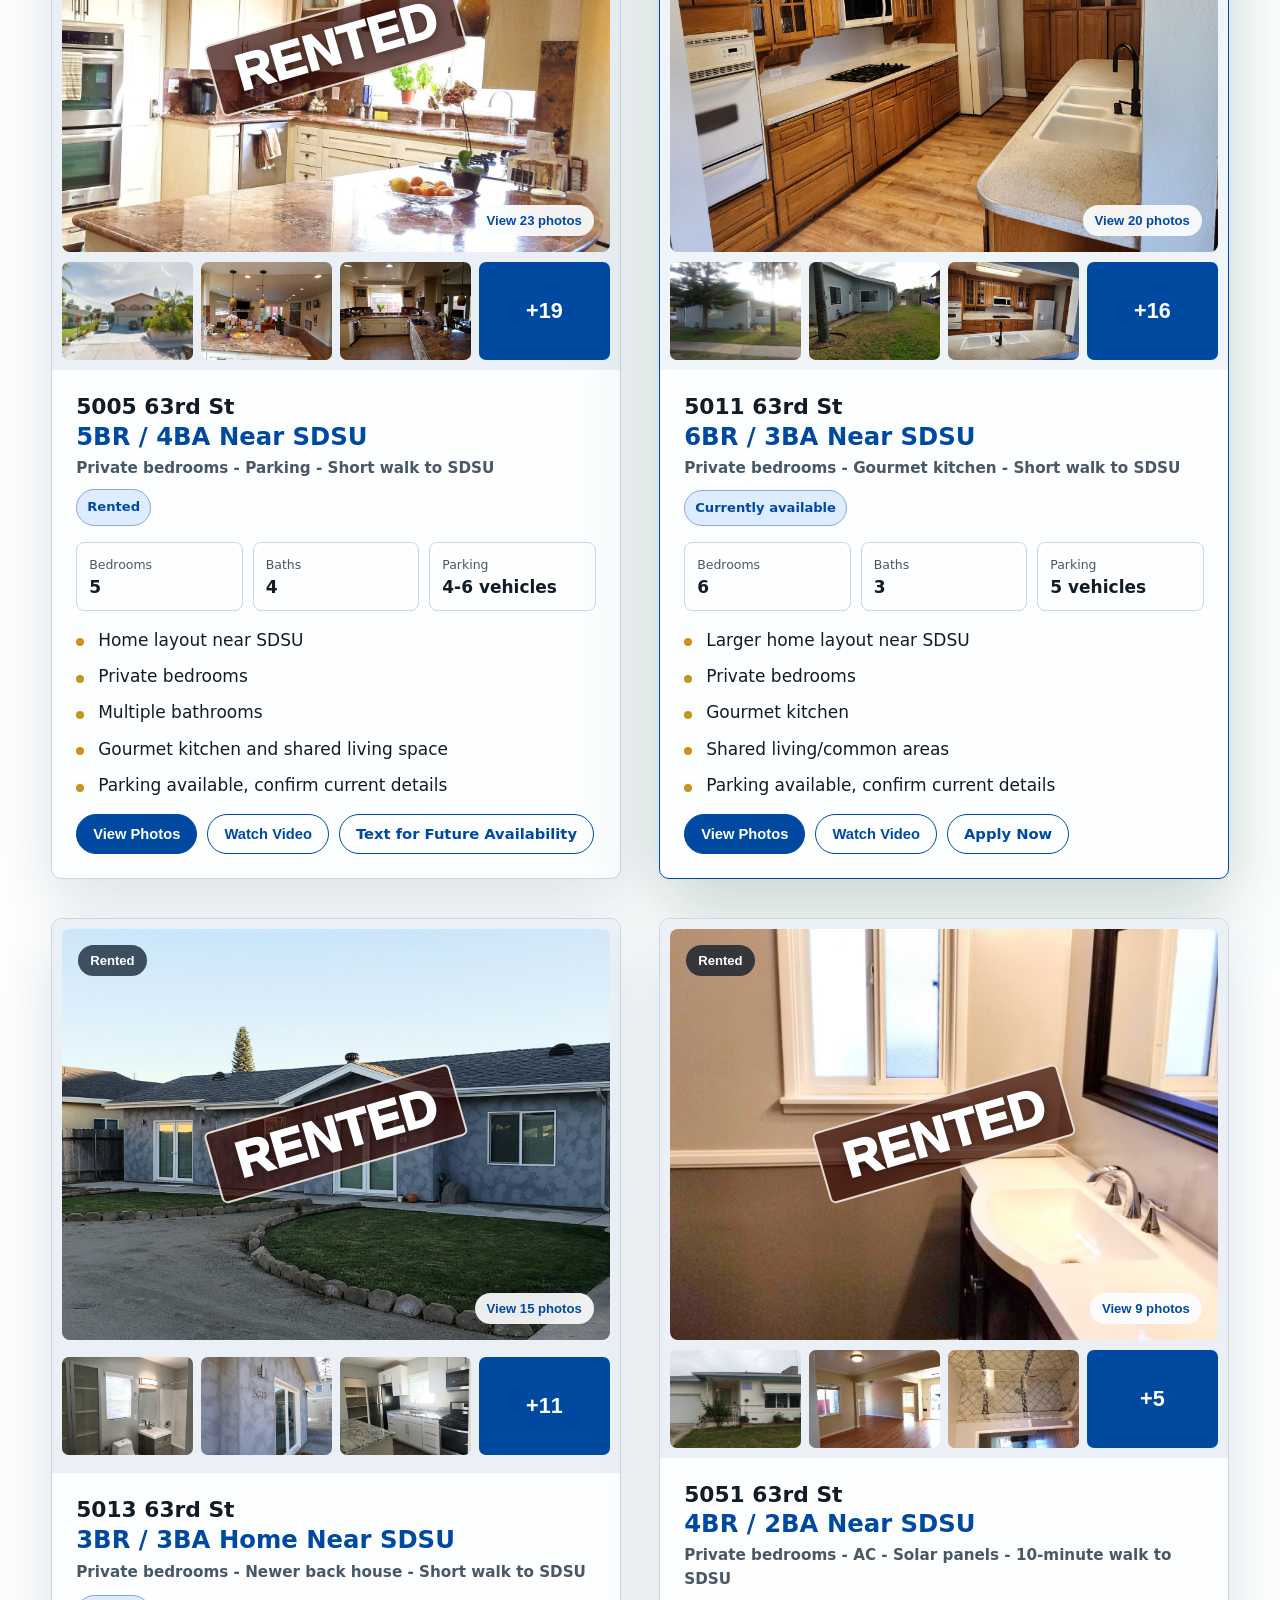
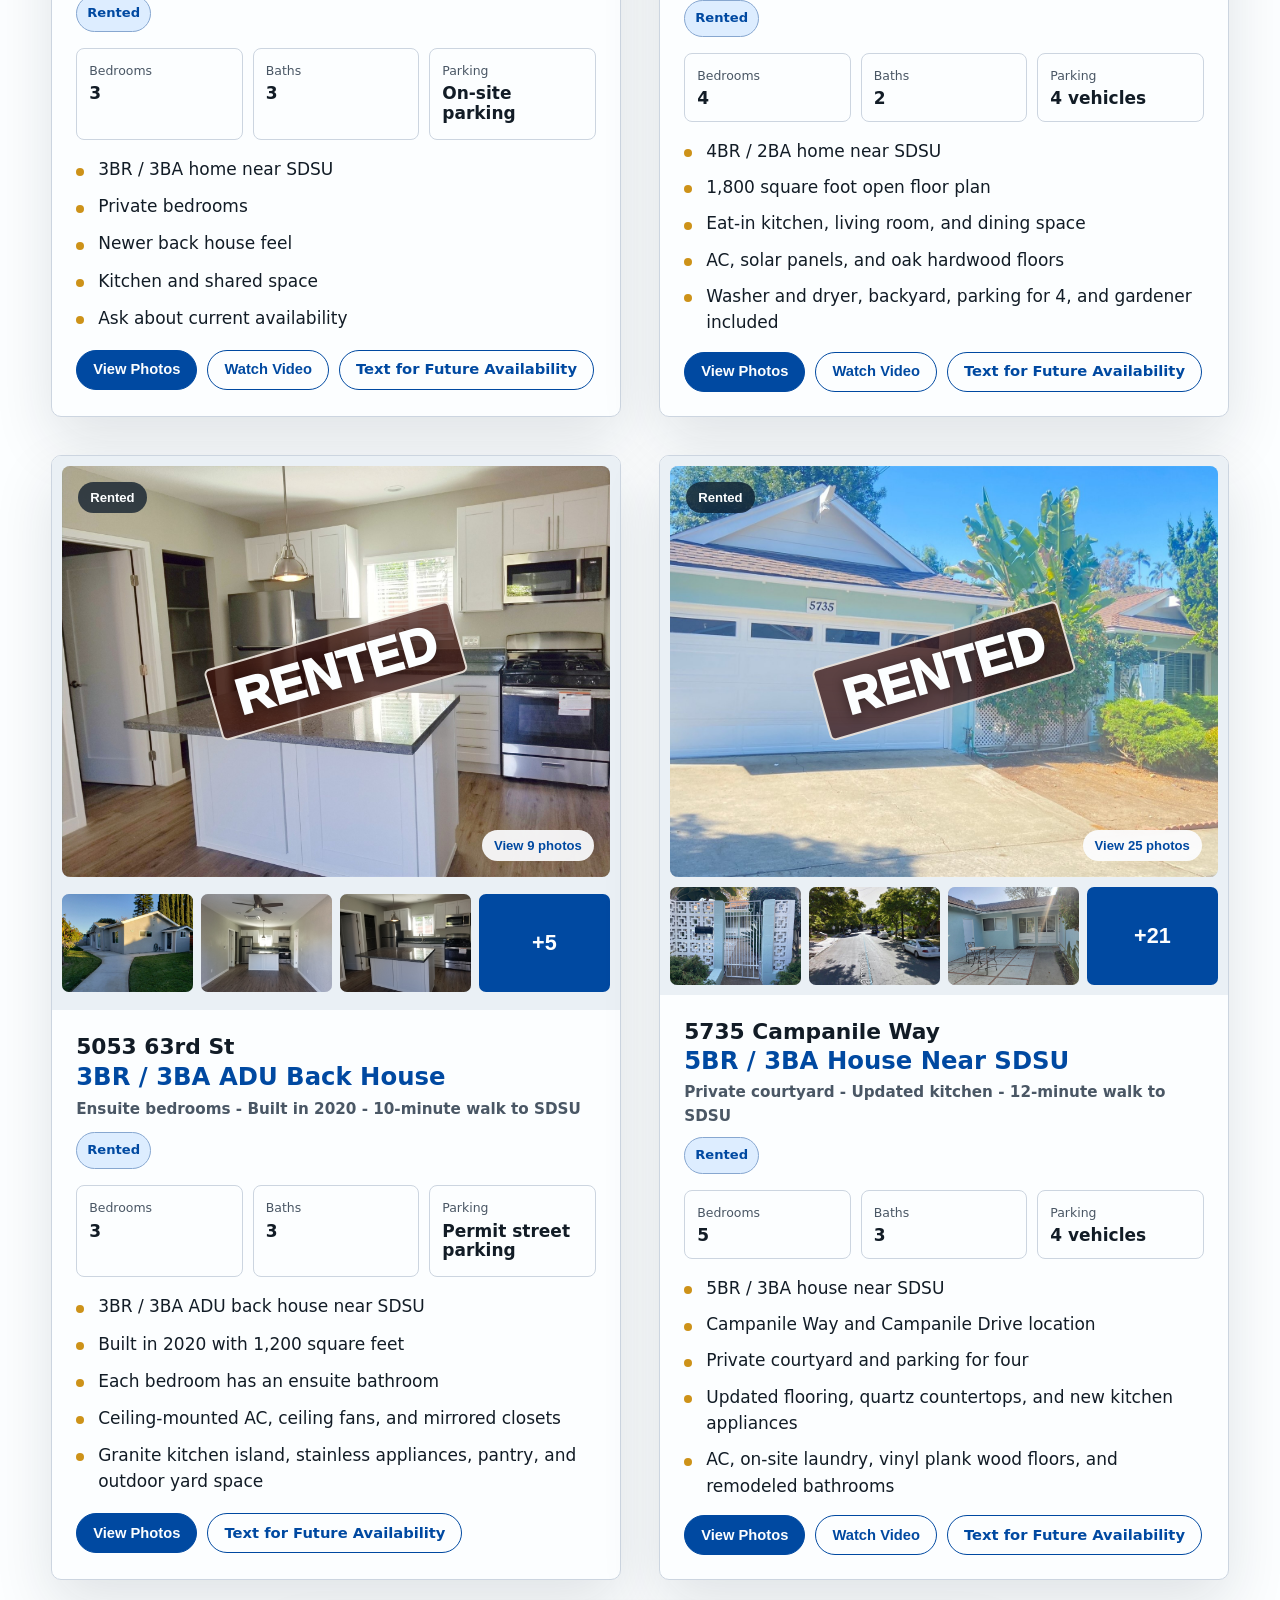
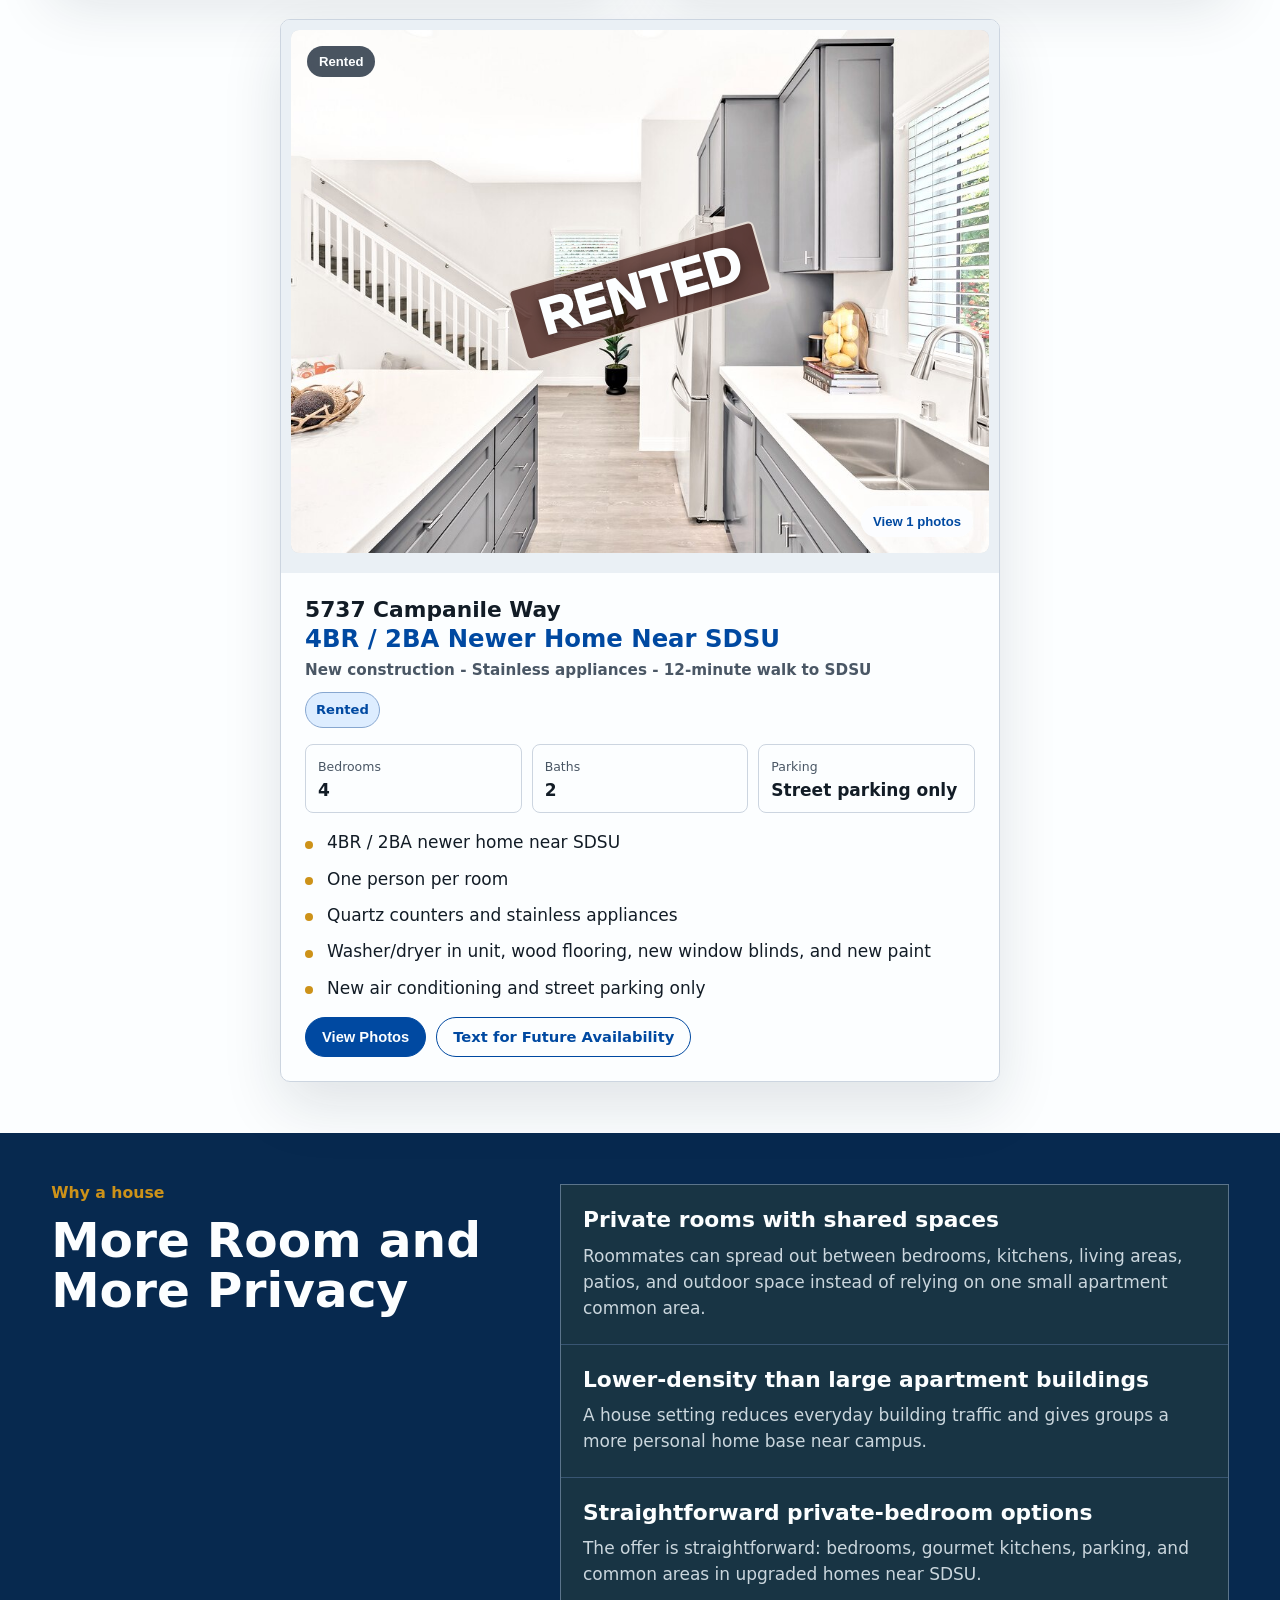
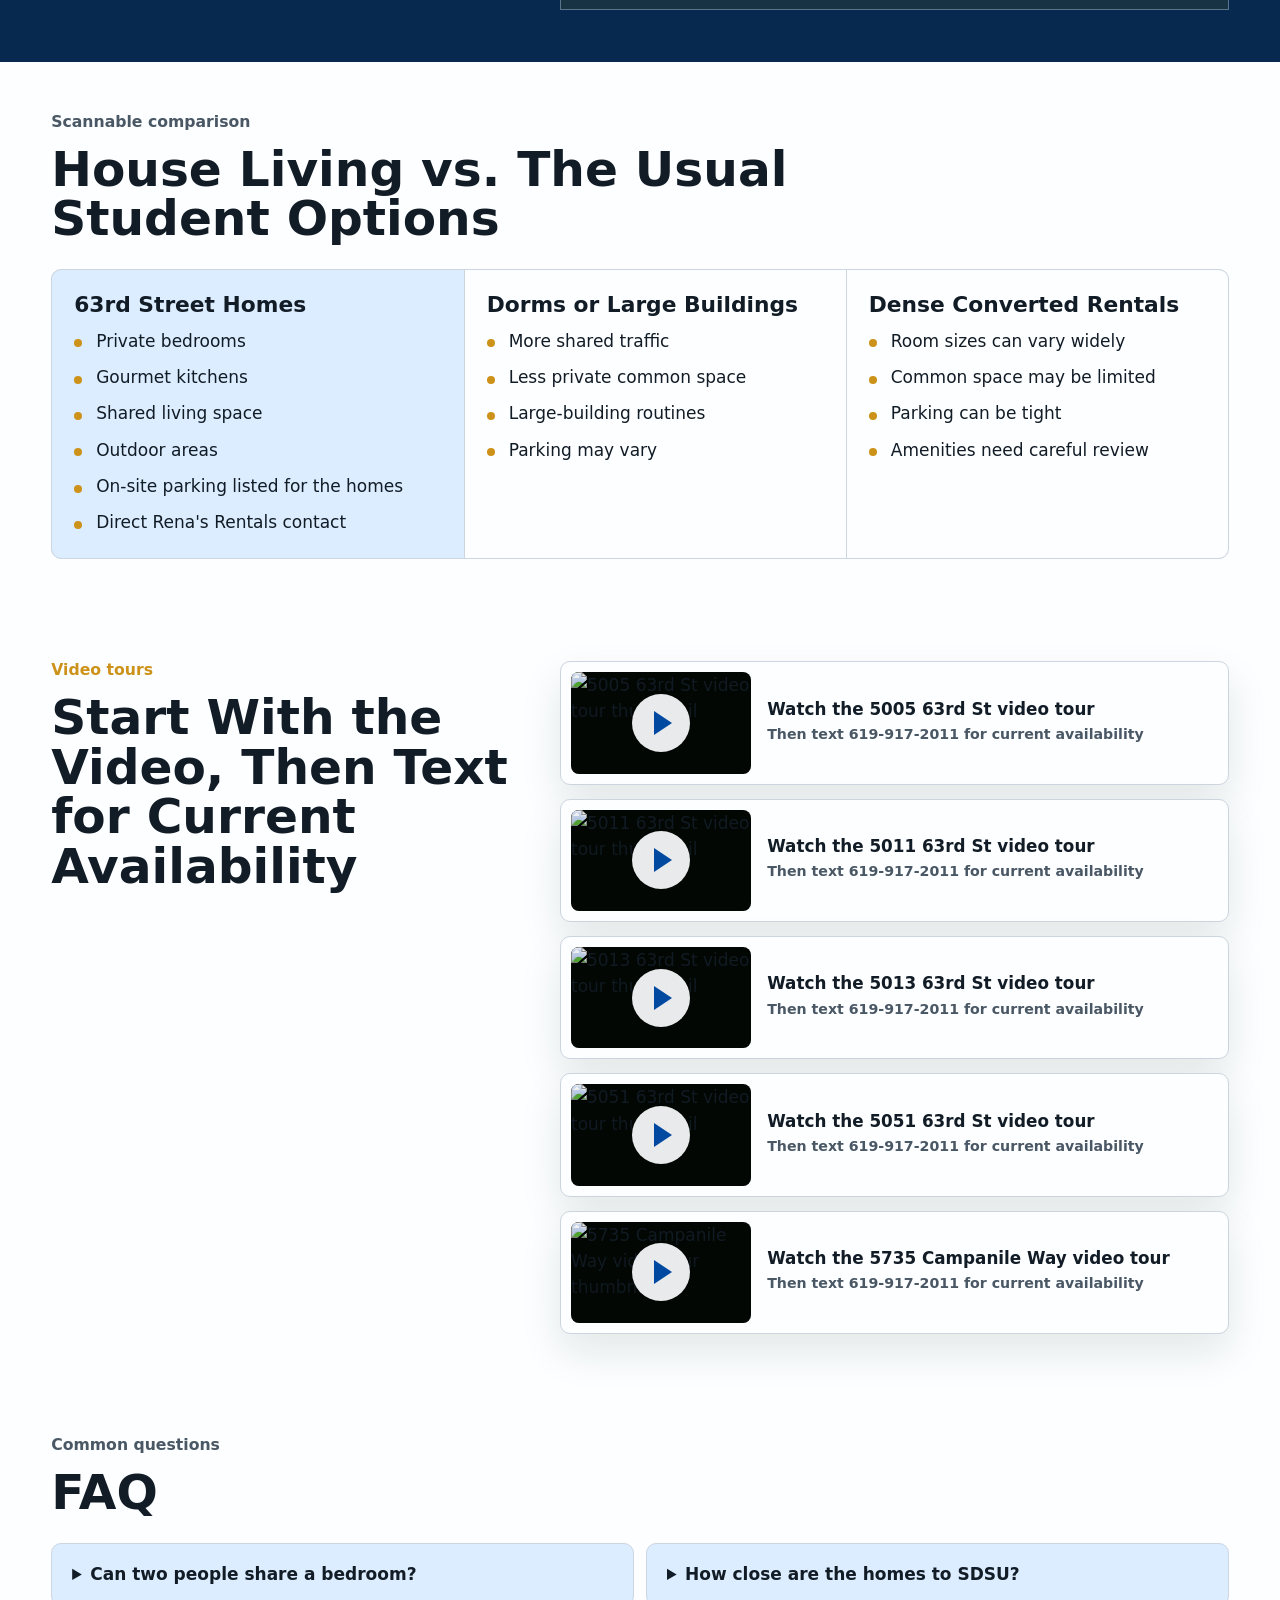
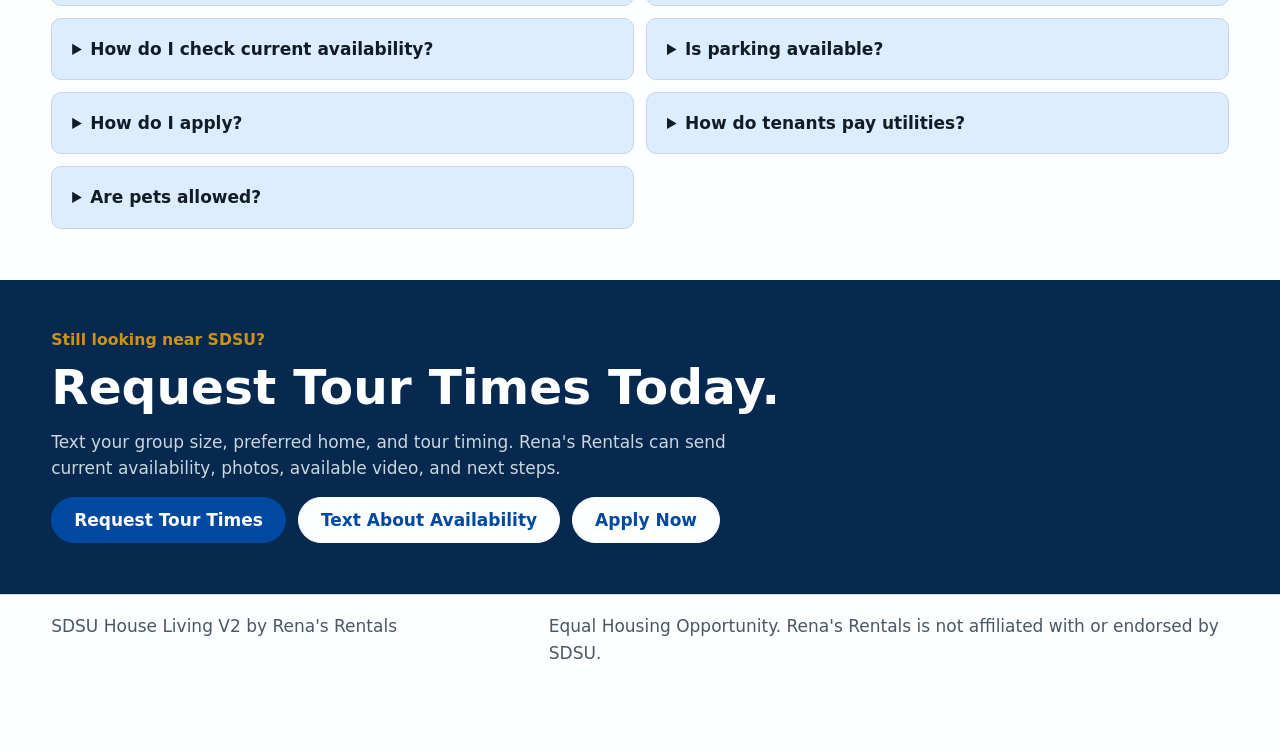
==== commit a301fdf4: "Update newtest demo homepage" ====
--- a/newtest/index.html
+++ b/newtest/index.html
@@ -6,7 +6,7 @@
     <title>SDSU House Living V2 | Group Homes Near SDSU</title>
     <meta
       name="description"
-      content="Private-bedroom SDSU-area homes on 63rd Street with group lease options, parking, gourmet kitchens, shared living space, and parent-friendly tours."
+      content="Off-campus housing near SDSU from Rena's Rentals with photos, video tours, parking details, and current availability."
     >
     <link rel="stylesheet" href="https://unpkg.com/photoswipe@5.4.4/dist/photoswipe.css">
     <link rel="stylesheet" href="styles-v2.css">
@@ -23,55 +23,60 @@
       <nav class="main-nav" aria-label="Primary navigation">
         <a href="#homes">Homes</a>
         <a href="#homes">Photos</a>
-        <a href="#groups">Group Options</a>
-        <a href="#parents">Parents</a>
+        <a href="#tour">Availability</a>
         <a href="#faq">FAQ</a>
       </nav>
-      <a class="button header-cta" data-cta="hero_request_tour" href="#tour">Request Tour Times</a>
+      <a class="button header-cta" data-cta="apply_header" href="https://renasrentals.tenantcloud.com/listing/610773" target="_blank" rel="noopener noreferrer">Apply Now</a>
     </header>
 
     <main id="top">
-      <section class="urgency-strip" aria-label="Tour scheduling notice">
-        <p>Now scheduling SDSU-area housing tours. Roommate groups or individual bedroom options are welcome to inquire.</p>
-      </section>
-
       <section class="hero" aria-labelledby="hero-title">
+        <div class="hero-slider" data-hero-slider aria-roledescription="carousel" aria-label="Rena's Rentals hero images">
+          <div class="hero-slides">
+            <img class="hero-slide is-active" src="assets/hero/hero-close-to-campus.png" alt="Illustrated map showing Rena's Rentals off-campus housing near the SDSU campus" data-hero-slide>
+            <img class="hero-slide" src="assets/hero/hero-surf-driveway.png" alt="Students loading surfboards onto a car outside a San Diego rental home" data-hero-slide>
+            <img class="hero-slide" src="assets/hero/hero-near-sdsu.png" alt="Blue SDSU walk-to-campus graphic with home and campus imagery" data-hero-slide>
+            <img class="hero-slide" src="assets/hero/hero-surf-living-room.png" alt="Students returning from surfing into a shared living room near the coast" data-hero-slide>
+          </div>
+          <div class="hero-dots" role="tablist" aria-label="Choose hero image">
+            <button class="hero-dot is-active" type="button" data-hero-dot="0" aria-label="Show close to campus image" aria-selected="true"></button>
+            <button class="hero-dot" type="button" data-hero-dot="1" aria-label="Show short drive to surf driveway image" aria-selected="false"></button>
+            <button class="hero-dot" type="button" data-hero-dot="2" aria-label="Show SDSU walk to campus image" aria-selected="false"></button>
+            <button class="hero-dot" type="button" data-hero-dot="3" aria-label="Show surf living room image" aria-selected="false"></button>
+          </div>
+        </div>
         <div class="hero-copy">
-          <p class="eyebrow">Full-home and group options near 63rd & Pontiac</p>
-          <h1 id="hero-title">SDSU-Area Private-Bedroom Homes for Roommate Groups</h1>
-          <p class="hero-subhead">
-            Seven SDSU-area homes with bedrooms, upgraded kitchens, parking details, shared living
-            space, outdoor areas, and parent-friendly tours. Have 2-4 people? You can still inquire.
+          <p class="eyebrow visually-hidden">Rena's Rentals near SDSU</p>
+          <h1 class="visually-hidden" id="hero-title">Off-Campus Housing Near SDSU</h1>
+          <p class="hero-subhead visually-hidden">
+            Explore 7 upscale properties near SDSU with private-bedroom and double options, photos,
+            video tours, parking details, and current availability.
           </p>
           <div class="hero-actions" aria-label="Primary actions">
-            <a class="button" data-cta="hero_request_tour" href="#tour">Request Tour Times</a>
-            <a class="button button-secondary" data-cta="hero_group_options" href="#groups">Ask About Group Options</a>
-          </div>
+            <a class="button" data-cta="hero_view_homes" href="#homes">View Homes</a>
+            <a class="button button-secondary" data-cta="hero_text_availability" href="sms:+16199172011?&body=Hi%20Rena%2C%20I%27m%20interested%20in%20current%20availability%20near%20SDSU.">Text About Availability</a>
+            <a class="button button-secondary" data-cta="apply_hero" href="https://renasrentals.tenantcloud.com/listing/610773" target="_blank" rel="noopener noreferrer">Apply Now</a>
+          </div>
+        </div>
+      </section>
+
+      <section class="hero-fact-bar" aria-label="Key property facts">
           <ul class="proof-chips" aria-label="Key property facts">
             <li>3BR, 4BR, 5BR & 6BR homes</li>
-            <li>Private bedrooms</li>
+            <li>Double options</li>
             <li>Parking</li>
             <li>Gourmet kitchens</li>
             <li>Photos + video tours</li>
-            <li>Parents welcome on tours</li>
+            <li>Text or call 619-917-2011</li>
           </ul>
-          <p class="trust-line">Official Rena's Rentals contact: text or call 619-917-2011.</p>
-        </div>
-        <div class="hero-media" aria-label="Property photo collage">
-          <img class="hero-main-image" src="assets/property-02.jpeg" alt="Kitchen and shared living space at a Rena's Rentals 63rd Street home">
-          <div class="hero-stack" aria-hidden="true">
-            <img src="assets/property-11.jpg" alt="">
-            <img src="assets/property-08.jpeg" alt="">
-          </div>
-        </div>
       </section>
 
       <section class="section contact-choice" id="tour" aria-labelledby="tour-title">
         <div class="section-heading">
           <p class="eyebrow">Fastest way to get answers</p>
-          <h2 id="tour-title">Text Rena's Rentals for Tour Times and Current Group Options</h2>
+          <h2 id="tour-title">Text Rena's Rentals for Tour Times and Current Availability</h2>
           <p>
-            Tell us your group size, preferred home, and timing. Roommate groups or individual bedroom options can inquire about current options.
+            Tell us your group size, preferred home, and timing. Ask Rena's Rentals to confirm current details.
           </p>
         </div>
         <div class="contact-grid">
@@ -83,7 +88,7 @@
             <span>Call Rena's Rentals</span>
             <strong>619-917-2011</strong>
           </a>
-          <a class="contact-card" data-cta="parent_tour" href="mailto:renasrentals@gmail.com?subject=SDSU%2063rd%20Street%20tour%20request">
+          <a class="contact-card" data-cta="email_tour_info" href="mailto:renasrentals@gmail.com?subject=SDSU%2063rd%20Street%20tour%20request">
             <span>Email for Photos + Tour Info</span>
             <strong>renasrentals@gmail.com</strong>
           </a>
@@ -96,15 +101,11 @@
           <h2 id="homes-title">Tour the Homes Near SDSU: 63rd Street and Campanile</h2>
           <p>
             The homes are near SDSU in the College Area, with private bedrooms,
-            full-home lease options, shared living space, and parking details to review.
+            shared living space, and parking details to review.
             Ask Rena's Rentals for current lease terms, group pricing, and tour availability.
           </p>
         </div>
         <div class="property-grid" id="property-cards" aria-live="polite"></div>
-        <p class="property-note">
-          These homes are intended for full-home or group lease arrangements near SDSU. Have 2-4 people?
-          You can still inquire about current group options and tour availability.
-        </p>
       </section>
 
       <section class="section proof-section" aria-labelledby="why-title">
@@ -171,47 +172,9 @@
       <section class="section video-section" aria-labelledby="video-title">
         <div>
           <p class="eyebrow">Video tours</p>
-          <h2 id="video-title">Start With the Video, Then Text for Current Group Options</h2>
+          <h2 id="video-title">Start With the Video, Then Text for Current Availability</h2>
         </div>
         <div class="video-grid" id="video-grid"></div>
-      </section>
-
-      <section class="section group-section" id="groups" aria-labelledby="groups-title">
-        <div>
-          <p class="eyebrow">Partial groups welcome</p>
-          <h2 id="groups-title">Have 2-4 People? Start the Conversation Now.</h2>
-        </div>
-        <p>
-          Roommate groups or individual bedroom options are welcome. Tell us your current group size,
-          timing, and preferred home. We can explain current options, tour availability, and next steps.
-        </p>
-        <a class="button" data-cta="smaller_group_inquiry" href="#tour">Ask About Group Options</a>
-      </section>
-
-      <section class="section parent-section" id="parents" aria-labelledby="parents-title">
-        <div class="parent-copy">
-          <p class="eyebrow">For parents and guarantors</p>
-          <h2 id="parents-title">Easy for Parents to Review From Anywhere</h2>
-          <p>
-            Parents and guarantors can join tours, review photos and available videos, and ask clear
-            questions about rent, parking, application steps, and current group availability.
-          </p>
-          <ul class="check-list">
-            <li>Photos and available video tours</li>
-            <li>Parents/guarantors can join tours</li>
-            <li>Clear rent, lease, parking, and application steps</li>
-            <li>Direct communication with Rena's Rentals</li>
-            <li>Bedrooms, kitchens, bathrooms, and shared spaces</li>
-          </ul>
-          <a class="button" data-cta="parent_tour" href="mailto:renasrentals@gmail.com?subject=Parent-friendly%2063rd%20Street%20tour%20request">Request a Parent-Friendly Tour</a>
-        </div>
-        <div class="parent-panel">
-          <h3>What to text first</h3>
-          <p>Use this format so Rena can respond with the right tour options:</p>
-          <blockquote>
-            Hi Rena, we are looking near SDSU. Group size: __. Preferred home: 5005 / 5011 / 5013 / 5051 / 5053 / 5735 / 5737 / either. Tour type: in-person / video. Parking needs: __.
-          </blockquote>
-        </div>
       </section>
 
       <section class="section faq-section" id="faq" aria-labelledby="faq-title">
@@ -225,11 +188,11 @@
       <section class="section final-cta" aria-labelledby="final-title">
         <p class="eyebrow">Still looking near SDSU?</p>
         <h2 id="final-title">Request Tour Times Today.</h2>
-        <p>Text your group size, preferred home, and tour timing. Rena's Rentals can send current group options, photos, available video, and next steps.</p>
+        <p>Text your group size, preferred home, and tour timing. Rena's Rentals can send current availability, photos, available video, and next steps.</p>
         <div class="hero-actions">
           <a class="button" data-cta="sticky_tour" href="#tour">Request Tour Times</a>
           <a class="button button-secondary" data-cta="sticky_text" href="sms:+16199172011?&body=Hi%20Rena%2C%20I%27m%20interested%20in%20current%20group%20options%20for%20the%2063rd%20Street%20homes%20near%20SDSU.">Text About Availability</a>
-          <a class="button button-secondary" data-cta="hero_group_options" href="#groups">Ask About Group Options</a>
+          <a class="button button-secondary" data-cta="apply_final" href="https://renasrentals.tenantcloud.com/listing/610773" target="_blank" rel="noopener noreferrer">Apply Now</a>
         </div>
       </section>
     </main>
@@ -237,21 +200,12 @@
     <footer class="site-footer">
       <p>SDSU House Living V2 by Rena's Rentals</p>
       <p>Equal Housing Opportunity. Rena's Rentals is not affiliated with or endorsed by SDSU.</p>
-      <p>
-        <a href="https://www.renasrentals.com/5005-63rd-st" target="_blank" rel="noreferrer">5005 source page</a>
-        <a href="https://www.renasrentals.com/5011-63rd-st" target="_blank" rel="noreferrer">5011 source page</a>
-        <a href="https://www.renasrentals.com/5013-63rd-st" target="_blank" rel="noreferrer">5013 source page</a>
-        <a href="https://renamilstein5.wixsite.com/website-1/5051-63rd-st" target="_blank" rel="noreferrer">5051 source page</a>
-        <a href="https://renamilstein5.wixsite.com/website-1/5053-63rd-st" target="_blank" rel="noreferrer">5053 source page</a>
-        <a href="https://renamilstein5.wixsite.com/website-1/5735-campanile-way" target="_blank" rel="noreferrer">5735 source page</a>
-        <a href="https://renamilstein5.wixsite.com/website-1/about-1" target="_blank" rel="noreferrer">5737 source page</a>
-      </p>
     </footer>
 
     <div class="mobile-cta" aria-label="Quick contact actions">
       <a data-cta="sticky_text" href="sms:+16199172011?&body=Hi%20Rena%2C%20I%27m%20interested%20in%20current%20group%20options%20for%20the%2063rd%20Street%20homes%20near%20SDSU.">Text</a>
       <a data-cta="sticky_call" href="tel:+16199172011">Call</a>
-      <a data-cta="sticky_tour" href="#tour">Tour</a>
+      <a data-cta="apply_mobile" href="https://renasrentals.tenantcloud.com/listing/610773" target="_blank" rel="noopener noreferrer">Apply</a>
     </div>
 
     <div class="video-modal" id="video-modal" aria-hidden="true">
--- a/newtest/styles-v2.css
+++ b/newtest/styles-v2.css
@@ -1,36 +1,36 @@
 :root {
   color-scheme: light;
-  --ink: oklch(22% 0.028 159);
-  --muted: oklch(43% 0.03 150);
-  --paper: oklch(98% 0.012 89);
-  --warm: oklch(94% 0.022 77);
-  --line: oklch(84% 0.026 83);
-  --green: oklch(30% 0.075 158);
-  --green-2: oklch(38% 0.095 158);
-  --coral: oklch(62% 0.126 40);
-  --gold: oklch(74% 0.11 82);
-  --navy: oklch(28% 0.046 237);
-  --shadow: 0 24px 60px oklch(25% 0.04 150 / 0.14);
-  --header-bg: oklch(98% 0.012 89 / 0.92);
-  --button-secondary-hover: oklch(91% 0.035 150);
-  --hero-start: oklch(25% 0.065 158);
-  --hero-end: oklch(34% 0.068 177);
-  --hero-accent: oklch(83% 0.11 78);
-  --hero-copy-muted: oklch(91% 0.018 107);
-  --chip-border: oklch(94% 0.02 100 / 0.32);
-  --chip-bg: oklch(20% 0.04 160 / 0.28);
-  --image-shadow: 0 26px 70px oklch(12% 0.02 150 / 0.28);
-  --contact-shadow: 0 12px 34px oklch(25% 0.04 150 / 0.08);
-  --card: oklch(99% 0.008 88);
-  --gallery-surface: oklch(94% 0.016 88);
-  --overlay-dark: oklch(15% 0.02 150 / 0.72);
-  --photo-count-bg: oklch(98% 0.012 89 / 0.92);
-  --best-for-border: oklch(71% 0.05 150);
-  --best-for-bg: oklch(93% 0.036 151);
+  --ink: oklch(22% 0.025 250);
+  --muted: oklch(45% 0.028 250);
+  --paper: oklch(99.5% 0.003 250);
+  --warm: oklch(98.5% 0.006 250);
+  --line: oklch(87% 0.018 250);
+  --green: oklch(42% 0.16 255);
+  --green-2: oklch(34% 0.17 258);
+  --coral: oklch(70% 0.14 78);
+  --gold: oklch(89% 0.12 86);
+  --navy: oklch(28% 0.08 255);
+  --shadow: 0 24px 60px oklch(25% 0.04 250 / 0.12);
+  --header-bg: oklch(99.5% 0.003 250 / 0.94);
+  --button-secondary-hover: oklch(94% 0.028 255);
+  --hero-start: oklch(42% 0.16 255);
+  --hero-end: oklch(34% 0.17 258);
+  --hero-accent: oklch(89% 0.12 86);
+  --hero-copy-muted: oklch(93% 0.015 250);
+  --chip-border: oklch(86% 0.055 250);
+  --chip-bg: oklch(34% 0.17 258);
+  --image-shadow: 0 26px 70px oklch(16% 0.05 250 / 0.22);
+  --contact-shadow: 0 12px 34px oklch(25% 0.04 250 / 0.08);
+  --card: oklch(99.5% 0.003 250);
+  --gallery-surface: oklch(96.5% 0.008 250);
+  --overlay-dark: oklch(18% 0.045 255 / 0.72);
+  --photo-count-bg: oklch(99.5% 0.003 250 / 0.92);
+  --best-for-border: oklch(72% 0.07 255);
+  --best-for-bg: oklch(94% 0.032 255);
   --proof-border: oklch(82% 0.018 225 / 0.28);
   --proof-card: oklch(31% 0.045 237);
   --proof-copy: oklch(87% 0.016 232);
-  --compare-preferred: oklch(91% 0.041 151);
+  --compare-preferred: oklch(94% 0.035 255);
   --video-thumb-bg: oklch(12% 0.02 150);
   --video-overlay: linear-gradient(180deg, oklch(12% 0.02 150 / 0.05), oklch(12% 0.02 150 / 0.28));
   --video-card-shadow: 0 18px 42px oklch(25% 0.04 150 / 0.1);
@@ -40,7 +40,7 @@
   --modal-close-bg: oklch(14% 0.024 150 / 0.72);
   --caption-bg: oklch(14% 0.024 150 / 0.78);
   --focus: oklch(78% 0.12 82);
-  --mobile-bg: oklch(98% 0.012 89 / 0.94);
+  --mobile-bg: oklch(99.5% 0.003 250 / 0.94);
   font-family: "Segoe UI", "Aptos", system-ui, sans-serif;
 }
 
@@ -258,6 +258,18 @@
   overflow-wrap: anywhere;
 }
 
+.visually-hidden {
+  position: absolute;
+  width: 1px;
+  height: 1px;
+  overflow: hidden;
+  clip: rect(0 0 0 0);
+  clip-path: inset(50%);
+  opacity: 0;
+  pointer-events: none;
+  white-space: nowrap;
+}
+
 .site-header {
   position: sticky;
   top: 0;
@@ -363,32 +375,83 @@
   font-size: 0.92rem;
 }
 
-.urgency-strip {
-  padding: 11px clamp(18px, 4vw, 58px);
-  background: var(--gold);
-  color: var(--ink);
-}
-
-.urgency-strip p {
-  margin: 0;
-  font-size: 0.98rem;
-  font-weight: 850;
-  text-align: center;
-}
-
 .hero {
-  display: grid;
-  grid-template-columns: minmax(0, 1.02fr) minmax(360px, 0.98fr);
-  min-height: clamp(590px, 72svh, 760px);
-  background: linear-gradient(135deg, var(--hero-start), var(--hero-end) 72%);
-  color: var(--paper);
+  position: relative;
+  display: grid;
+  overflow: visible;
+  background: var(--paper);
+  color: var(--paper);
+}
+
+.hero-slider {
+  position: relative;
+  grid-area: 1 / 1;
+  width: 100%;
+  aspect-ratio: 1920 / 820;
+  min-height: 0;
+}
+
+.hero-slides,
+.hero-slide {
+  position: absolute;
+  inset: 0;
+}
+
+.hero-slides {
+  background: var(--paper);
+}
+
+.hero-slide {
+  width: 100%;
+  height: 100%;
+  object-fit: contain;
+  object-position: center top;
+  opacity: 0;
+  transition: opacity 900ms ease;
+}
+
+.hero-slide.is-active {
+  opacity: 1;
+}
+
+.hero-dots {
+  position: absolute;
+  z-index: 3;
+  right: clamp(18px, 4vw, 58px);
+  bottom: clamp(18px, 3vw, 34px);
+  display: flex;
+  gap: 10px;
+  border-radius: 999px;
+  padding: 8px 10px;
+  background: oklch(18% 0.03 235 / 0.46);
+  backdrop-filter: blur(12px);
+}
+
+.hero-dot {
+  width: 12px;
+  height: 12px;
+  border: 1px solid oklch(96% 0.012 89 / 0.82);
+  border-radius: 50%;
+  padding: 0;
+  background: transparent;
+  cursor: pointer;
+}
+
+.hero-dot.is-active {
+  background: var(--paper);
 }
 
 .hero-copy {
+  position: relative;
+  z-index: 2;
+  grid-area: 1 / 1;
   display: flex;
   flex-direction: column;
-  justify-content: center;
-  padding: clamp(30px, 5vw, 76px) clamp(22px, 5vw, 66px);
+  justify-content: end;
+  align-items: start;
+  max-width: none;
+  padding: clamp(18px, 3vw, 34px) clamp(18px, 4vw, 58px);
+  background: none;
 }
 
 .eyebrow {
@@ -414,18 +477,20 @@
   display: flex;
   flex-wrap: wrap;
   gap: 12px;
-  margin: 8px 0 18px;
+  margin: 0;
 }
 
 .hero .button {
+  background: var(--green);
+  border-color: var(--green);
+  color: var(--paper);
+  box-shadow: 0 12px 28px oklch(16% 0.05 250 / 0.22);
+}
+
+.hero .button-secondary {
   background: var(--paper);
+  color: var(--green);
   border-color: var(--paper);
-  color: var(--green);
-}
-
-.hero .button-secondary {
-  background: transparent;
-  color: var(--paper);
 }
 
 .proof-chips {
@@ -449,37 +514,29 @@
   line-height: 1;
 }
 
+.hero-fact-bar {
+  padding: 14px clamp(18px, 4vw, 58px);
+  background: var(--green);
+  color: var(--paper);
+}
+
+.hero-fact-bar .proof-chips {
+  max-width: none;
+  justify-content: center;
+  margin: 0;
+}
+
+.hero-fact-bar .proof-chips li {
+  border-color: oklch(99% 0.003 250 / 0.24);
+  background: oklch(99% 0.003 250 / 0.12);
+}
+
 .trust-line {
   margin: 0;
   color: var(--hero-copy-muted);
   font-weight: 760;
 }
 
-.hero-media {
-  display: grid;
-  grid-template-columns: 1fr 0.44fr;
-  gap: 12px;
-  min-height: 0;
-  padding: clamp(18px, 3vw, 34px);
-  align-self: stretch;
-}
-
-.hero-media img {
-  height: 100%;
-  object-fit: cover;
-  border-radius: 10px;
-  box-shadow: var(--image-shadow);
-}
-
-.hero-main-image {
-  min-height: 100%;
-}
-
-.hero-stack {
-  display: grid;
-  gap: 12px;
-}
-
 .section {
   padding: clamp(26px, 4vw, 58px) clamp(18px, 4vw, 58px);
 }
@@ -495,7 +552,7 @@
 }
 
 .contact-choice {
-  background: var(--warm);
+  background: var(--paper);
 }
 
 .contact-grid {
@@ -542,11 +599,25 @@
 
 .property-card {
   display: grid;
+  position: relative;
   overflow: hidden;
   border: 1px solid var(--line);
   border-radius: 10px;
   background: var(--card);
   box-shadow: var(--shadow);
+}
+
+.property-card--available {
+  border-color: var(--green);
+  box-shadow: 0 24px 70px oklch(30% 0.075 158 / 0.22);
+}
+
+.property-card--available .property-badge {
+  background: var(--green);
+}
+
+.property-card--rented .property-gallery-preview {
+  background: color-mix(in srgb, var(--gallery-surface) 86%, var(--line));
 }
 
 .property-card:nth-child(odd):last-child {
@@ -639,6 +710,25 @@
   backdrop-filter: blur(10px);
 }
 
+.rented-watermark {
+  position: absolute;
+  z-index: 2;
+  left: 50%;
+  top: 50%;
+  border: 2px solid oklch(98% 0.012 89 / 0.86);
+  border-radius: 6px;
+  padding: 10px 22px;
+  background: oklch(24% 0.07 30 / 0.72);
+  color: var(--paper);
+  font-size: clamp(1.5rem, 5vw, 3.15rem);
+  font-weight: 950;
+  letter-spacing: 0;
+  line-height: 1;
+  transform: translate(-50%, -50%) rotate(-16deg);
+  pointer-events: none;
+  text-shadow: 0 2px 12px oklch(12% 0.02 30 / 0.46);
+}
+
 .property-content {
   display: grid;
   gap: 16px;
@@ -698,7 +788,7 @@
   padding: 12px;
   border: 1px solid var(--line);
   border-radius: 8px;
-  background: var(--warm);
+  background: var(--paper);
 }
 
 .specs dt {
@@ -751,18 +841,6 @@
   gap: 10px;
 }
 
-.property-note {
-  max-width: 850px;
-  margin: clamp(18px, 3vw, 30px) auto 0;
-  border: 1px solid var(--line);
-  border-radius: 10px;
-  padding: 14px 16px;
-  background: var(--warm);
-  color: var(--muted);
-  font-weight: 780;
-  text-align: center;
-}
-
 .text-link {
   color: var(--green);
   font-weight: 850;
@@ -775,7 +853,6 @@
 }
 
 .split,
-.parent-section,
 .video-section {
   display: grid;
   grid-template-columns: minmax(260px, 0.82fr) minmax(300px, 1.18fr);
@@ -802,7 +879,7 @@
 
 .quick-compare,
 .faq-section {
-  background: var(--warm);
+  background: var(--paper);
 }
 
 .compare-grid {
@@ -934,29 +1011,8 @@
   white-space: nowrap;
 }
 
-.parent-copy p,
 .faq-grid p {
   color: var(--muted);
-}
-
-.parent-copy .button {
-  margin-top: 22px;
-}
-
-.parent-panel {
-  border: 1px solid var(--line);
-  border-radius: 10px;
-  padding: clamp(18px, 2.5vw, 28px);
-  background: var(--warm);
-}
-
-.parent-panel blockquote {
-  margin: 16px 0 0;
-  border-left: 5px solid var(--green);
-  padding: 14px 16px;
-  background: var(--paper);
-  color: var(--ink);
-  font-weight: 750;
 }
 
 .faq-grid {
@@ -968,7 +1024,7 @@
 details {
   border: 1px solid var(--line);
   border-radius: 10px;
-  background: var(--paper);
+  background: var(--compare-preferred);
 }
 
 summary {
@@ -992,6 +1048,18 @@
 .final-cta p:not(.eyebrow) {
   max-width: 740px;
   color: var(--proof-copy);
+}
+
+.final-cta .button-secondary {
+  border-color: var(--paper);
+  background: var(--paper);
+  color: var(--green);
+}
+
+.final-cta .button-secondary:hover {
+  border-color: var(--gold);
+  background: var(--gold);
+  color: var(--navy);
 }
 
 .site-footer {
@@ -1008,9 +1076,7 @@
 }
 
 .site-footer p:last-child {
-  display: flex;
-  flex-wrap: wrap;
-  gap: 16px;
+  max-width: 680px;
 }
 
 .mobile-cta {
@@ -1196,7 +1262,6 @@
 .theme-preview .property-card,
 .theme-preview .compare-card,
 .theme-preview details,
-.theme-preview .parent-panel,
 .theme-preview .video-card {
   background: var(--color-surface);
   color: var(--color-text);
@@ -1279,11 +1344,9 @@
     display: none;
   }
 
-  .hero,
   .property-grid,
   .split,
   .compare-grid,
-  .parent-section,
   .video-section {
     grid-template-columns: 1fr;
   }
@@ -1295,11 +1358,6 @@
 
   .hero {
     min-height: auto;
-  }
-
-  .hero-media {
-    min-height: 420px;
-    order: -1;
   }
 
   .contact-grid,
@@ -1332,33 +1390,25 @@
     display: none;
   }
 
-  .urgency-strip p {
-    font-size: 0.88rem;
-    line-height: 1.3;
-    text-wrap: balance;
-  }
-
-  .hero-media {
+  .hero {
     display: block;
-    min-height: 190px;
-    max-height: 190px;
-    padding: 0;
-    overflow: hidden;
-  }
-
-  .hero-media img {
-    height: 100%;
-    border-radius: 0;
-    object-position: center center;
-    box-shadow: none;
-  }
-
-  .hero-stack {
-    display: none;
+  }
+
+  .hero-slider {
+    min-height: 0;
+    aspect-ratio: 1920 / 820;
   }
 
   .hero-copy {
-    padding: 24px 18px 30px;
+    display: block;
+    padding: 8px 10px 10px;
+    background: var(--green);
+  }
+
+  .hero-dots {
+    right: 18px;
+    bottom: auto;
+    top: 18px;
   }
 
   h1 {
@@ -1375,10 +1425,25 @@
     padding: 26px 18px;
   }
 
-  .hero-actions,
   .card-actions {
     display: grid;
     grid-template-columns: 1fr;
+  }
+
+  .hero .hero-actions {
+    display: flex;
+    width: min(96vw, 390px);
+    gap: 6px;
+  }
+
+  .hero .button {
+    min-height: 34px;
+    width: auto;
+    flex: 1 1 0;
+    padding: 8px 10px;
+    font-size: 0.76rem;
+    line-height: 1.05;
+    box-shadow: 0 8px 18px oklch(16% 0.05 250 / 0.18);
   }
 
   .button,
@@ -1478,6 +1543,32 @@
   }
 }
 
+@media (max-width: 520px) {
+  .hero .hero-actions {
+    width: 100%;
+  }
+
+  .hero .button {
+    min-height: 36px;
+    box-shadow: none;
+  }
+
+  .hero .button-secondary {
+    border-color: var(--paper);
+  }
+}
+
+@media (prefers-reduced-motion: reduce) {
+  html {
+    scroll-behavior: auto;
+  }
+
+  .hero-slide,
+  .button {
+    transition: none;
+  }
+}
+
 @media (max-width: 390px) {
   .brand strong {
     font-size: 0.9rem;
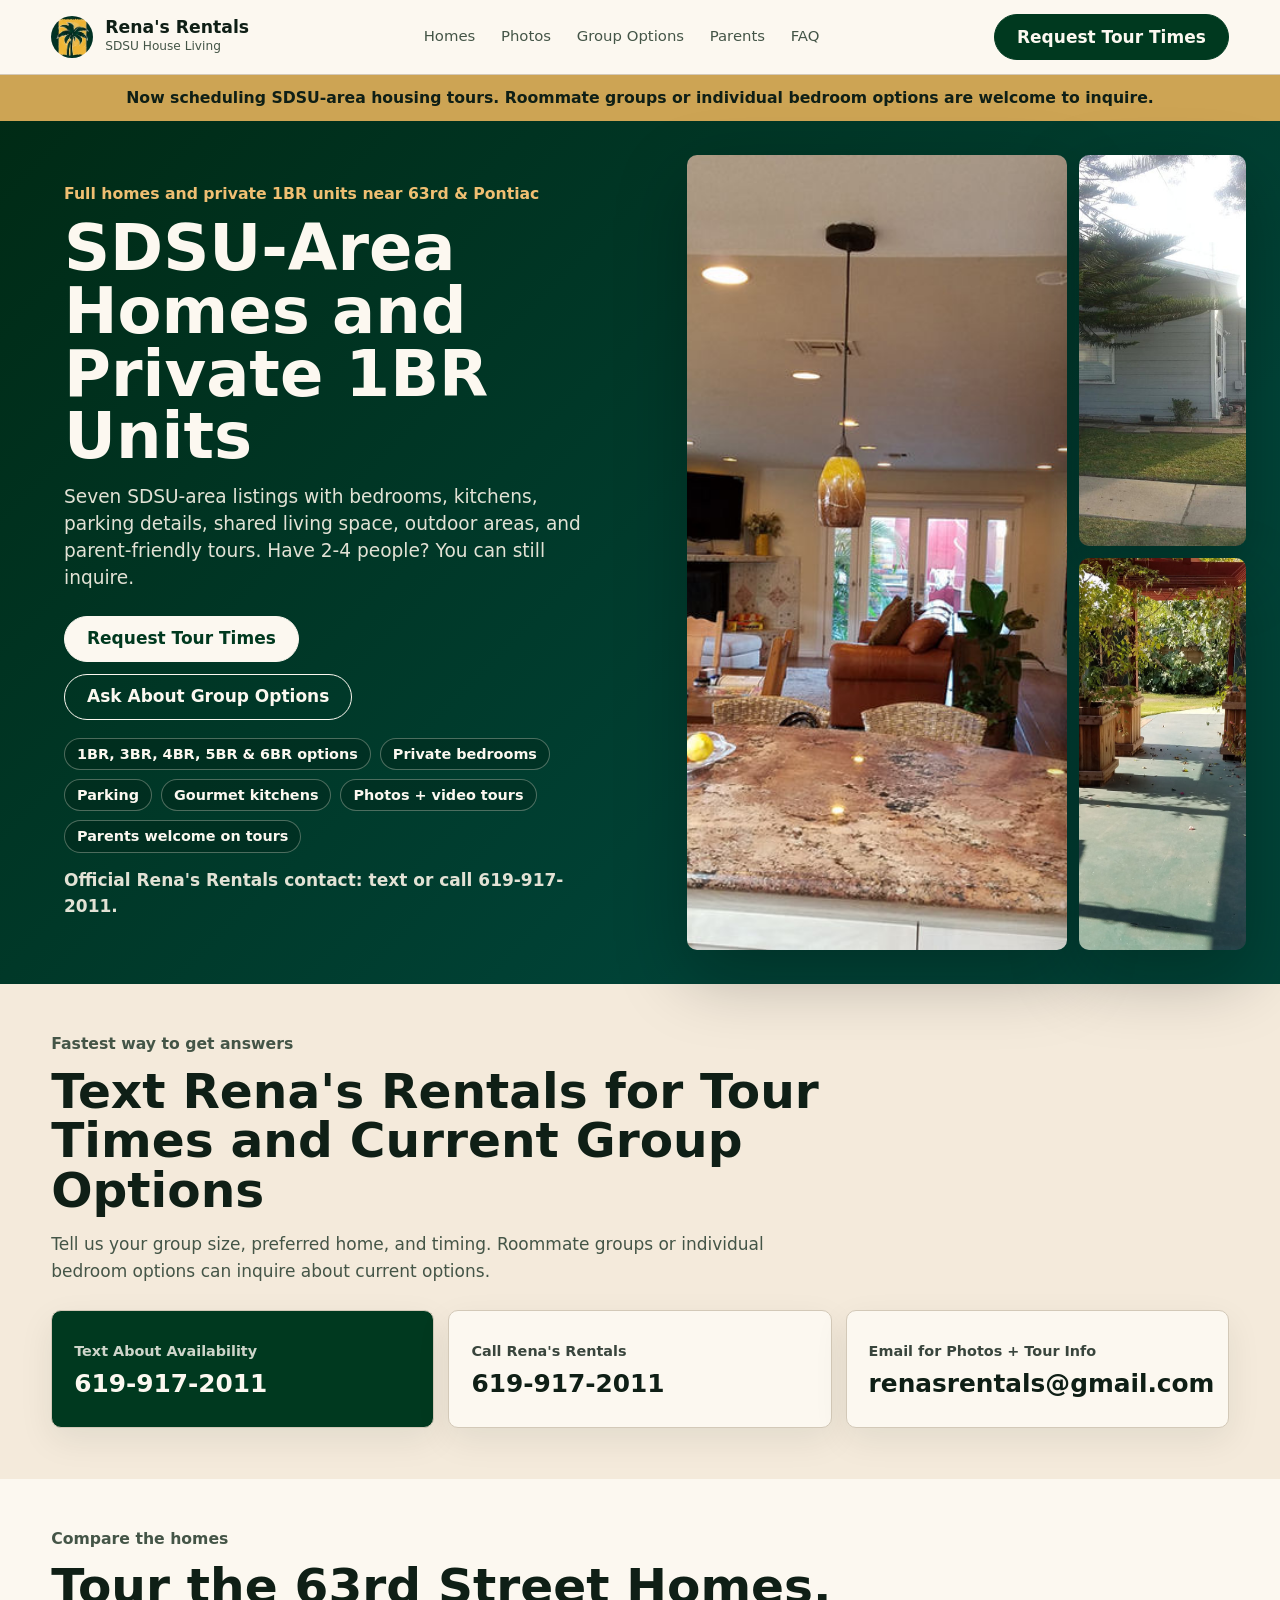
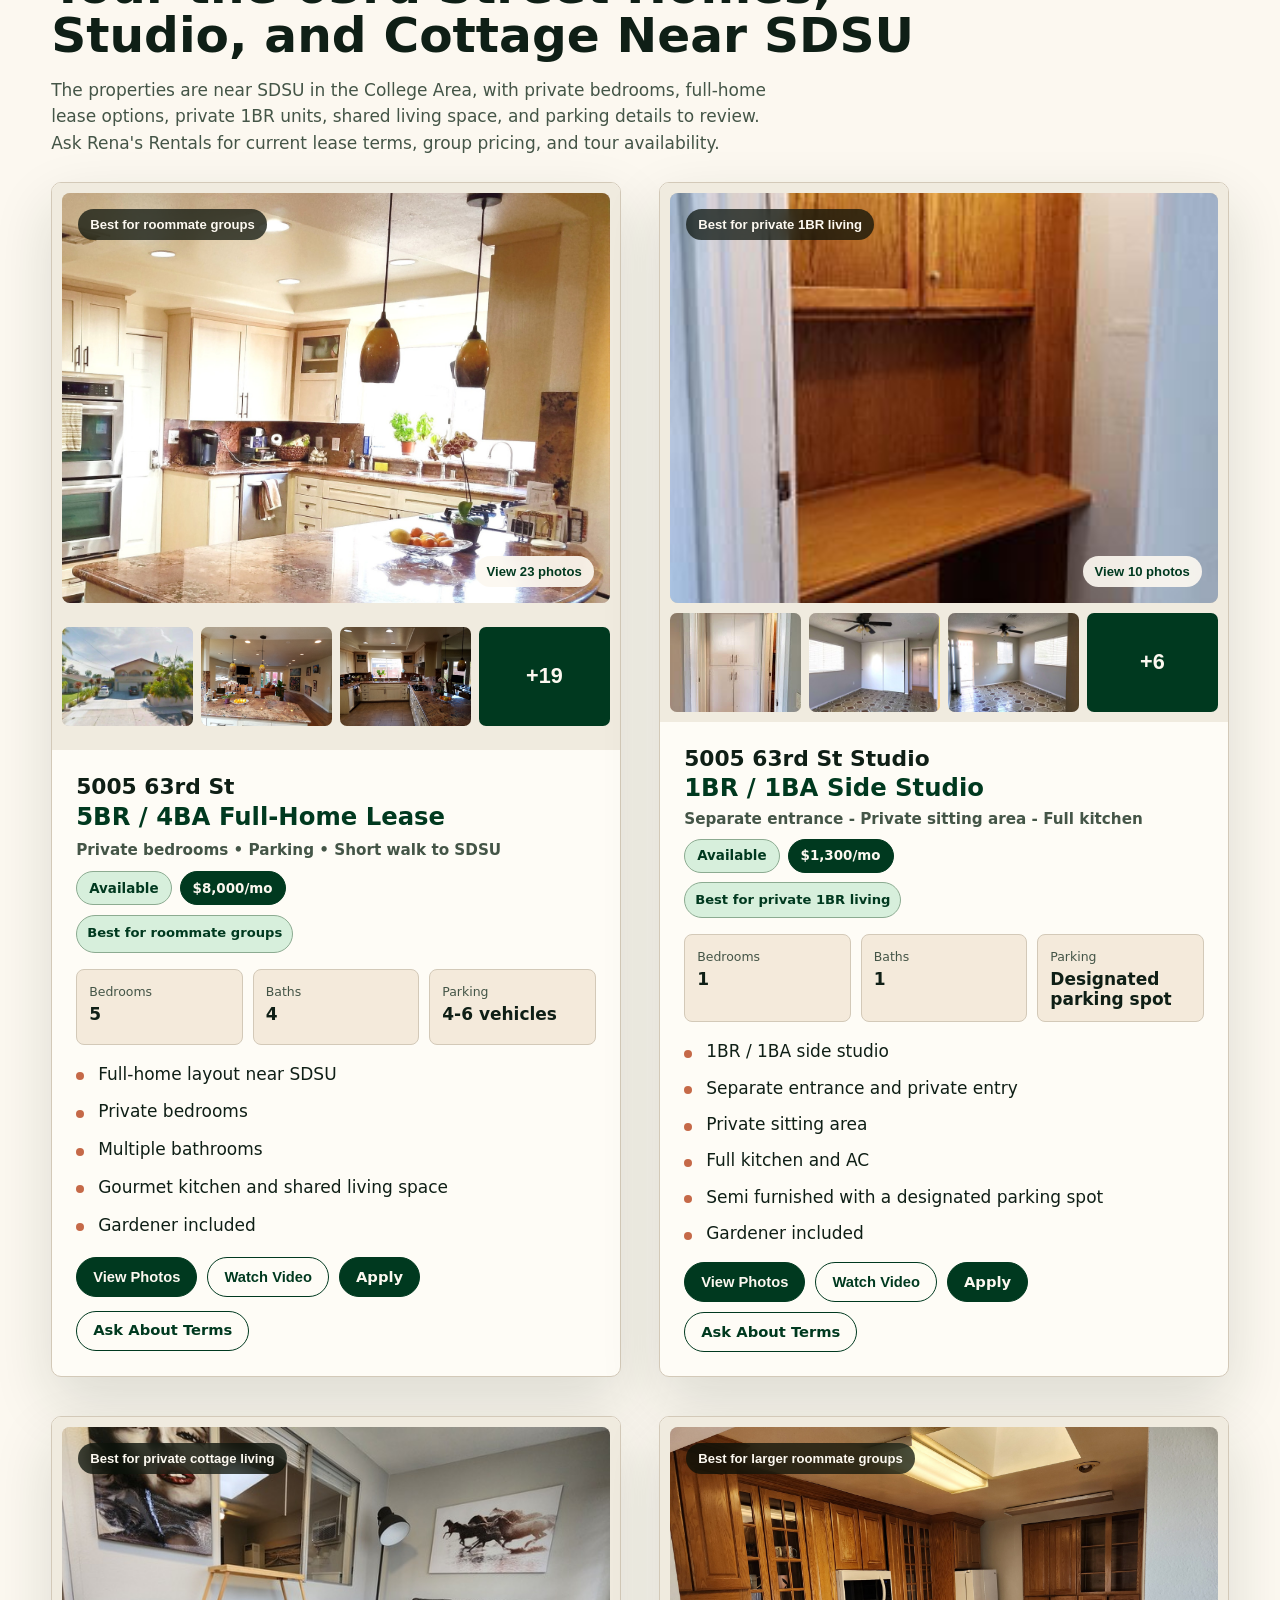
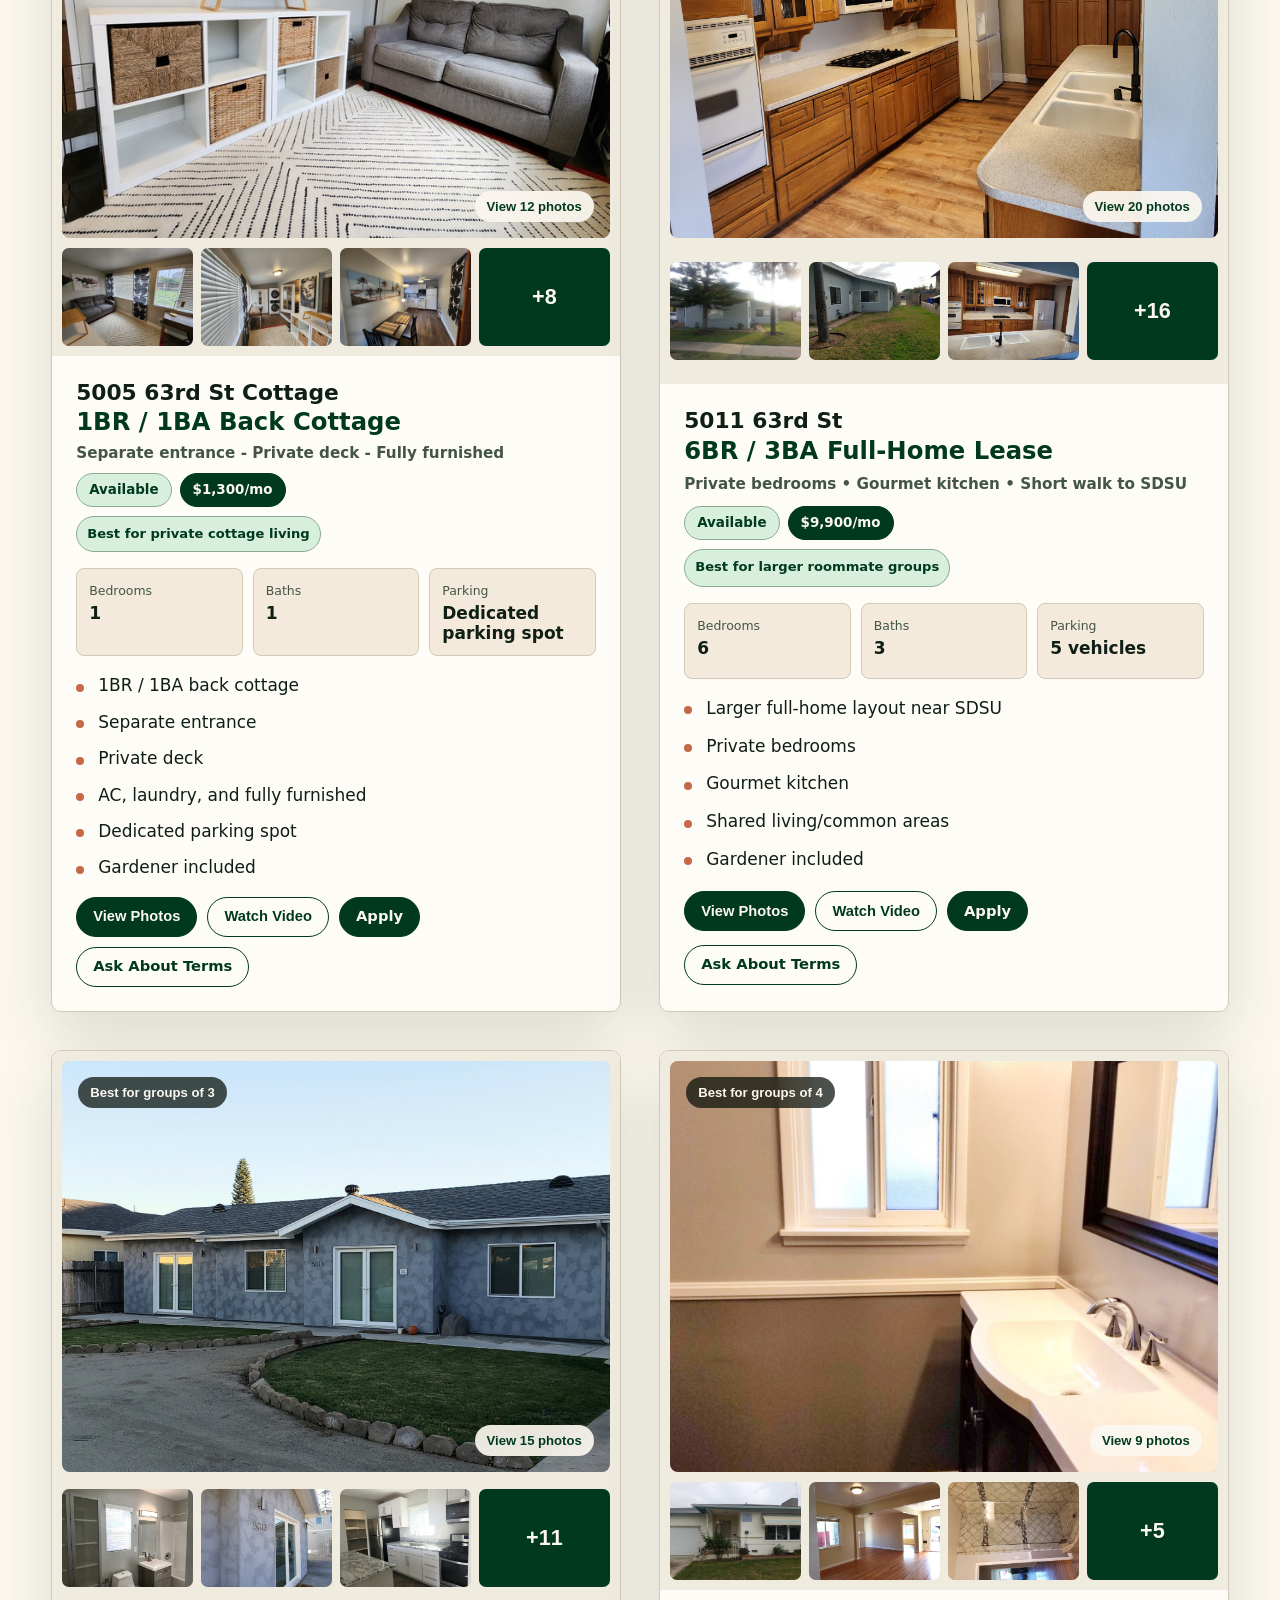
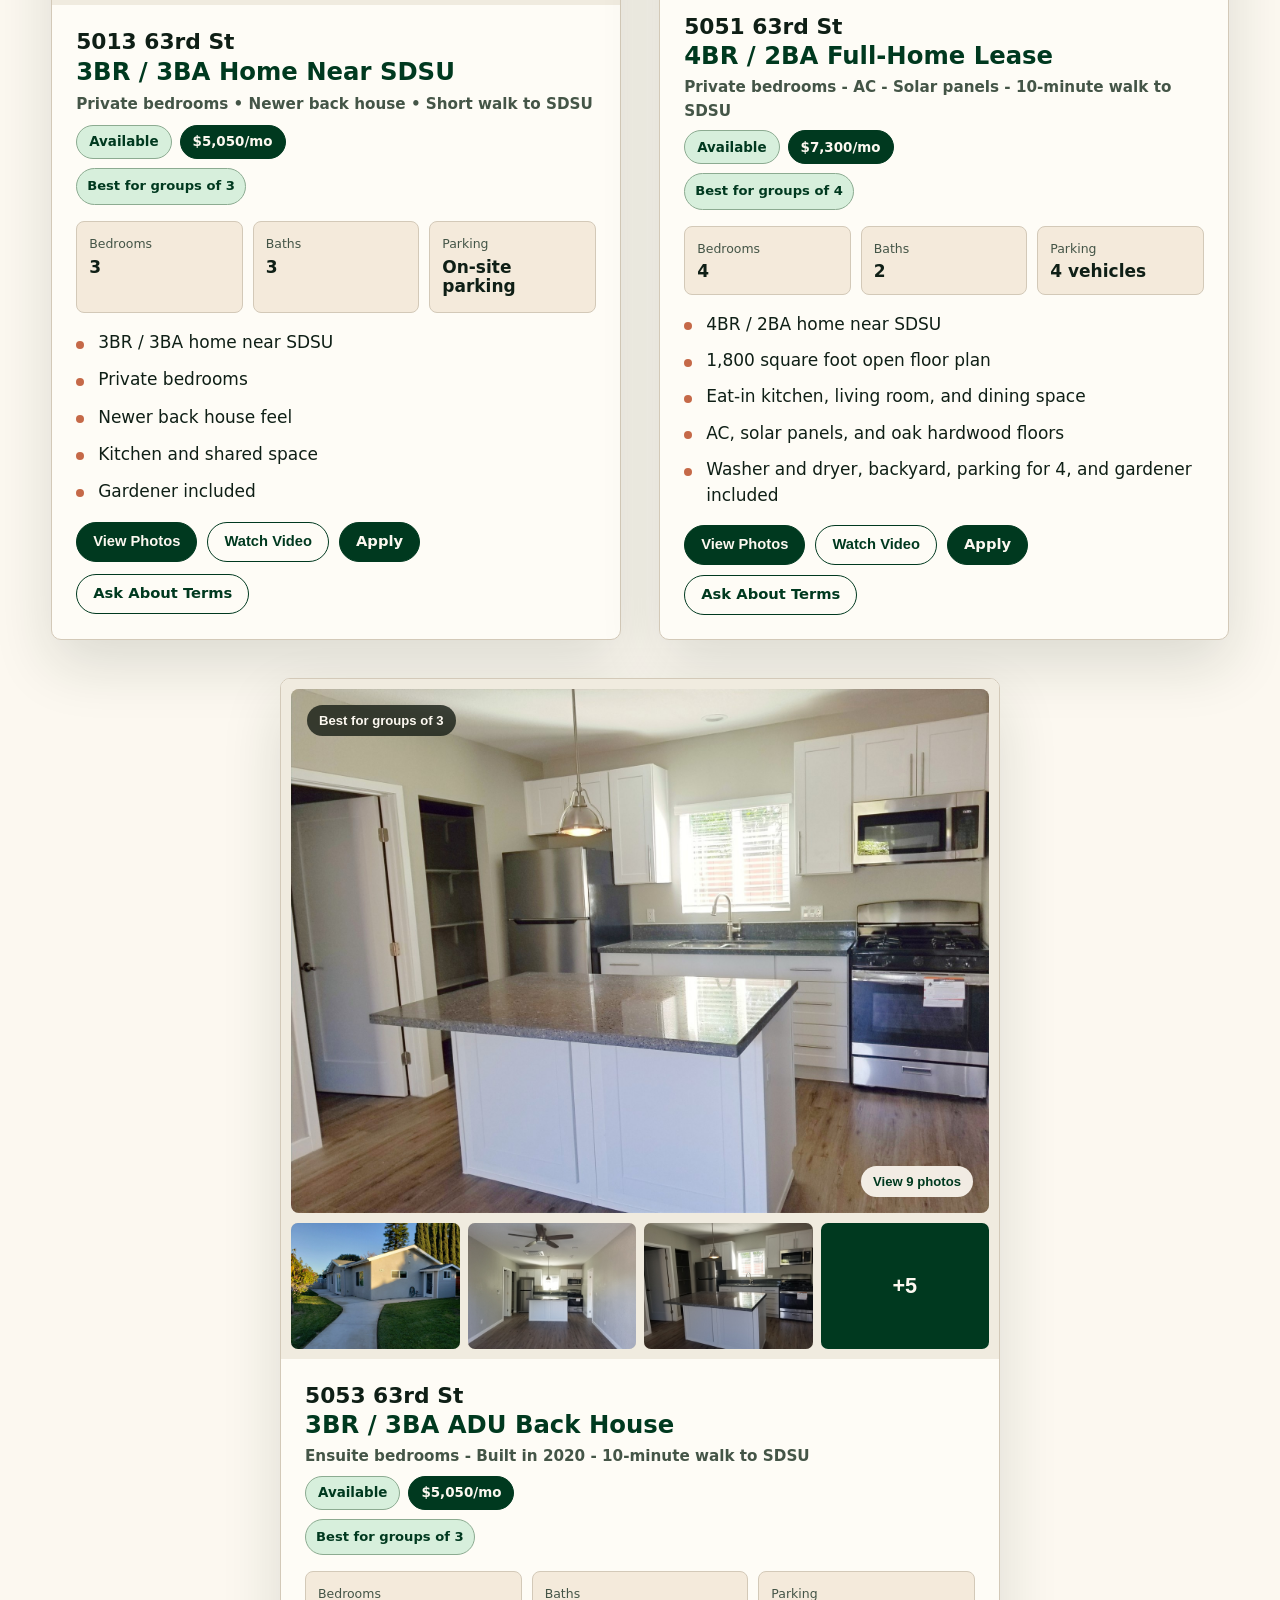
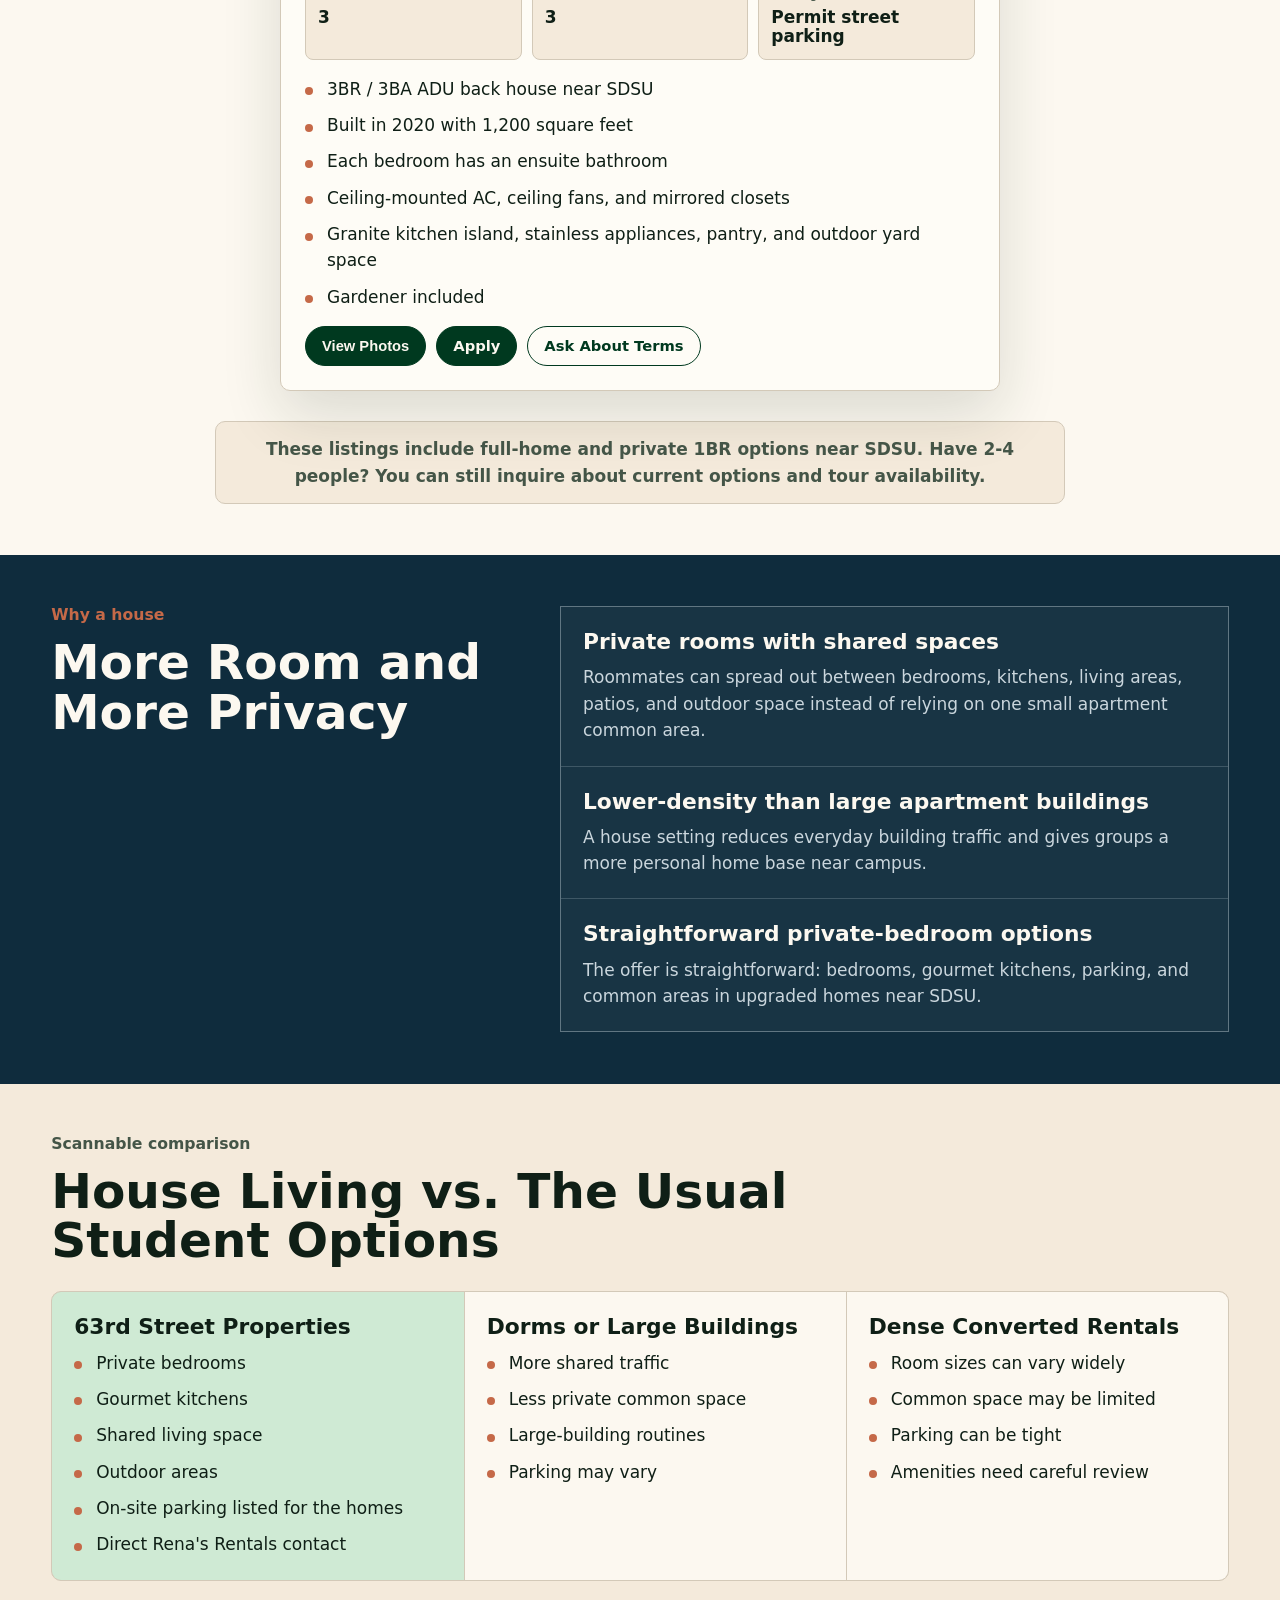
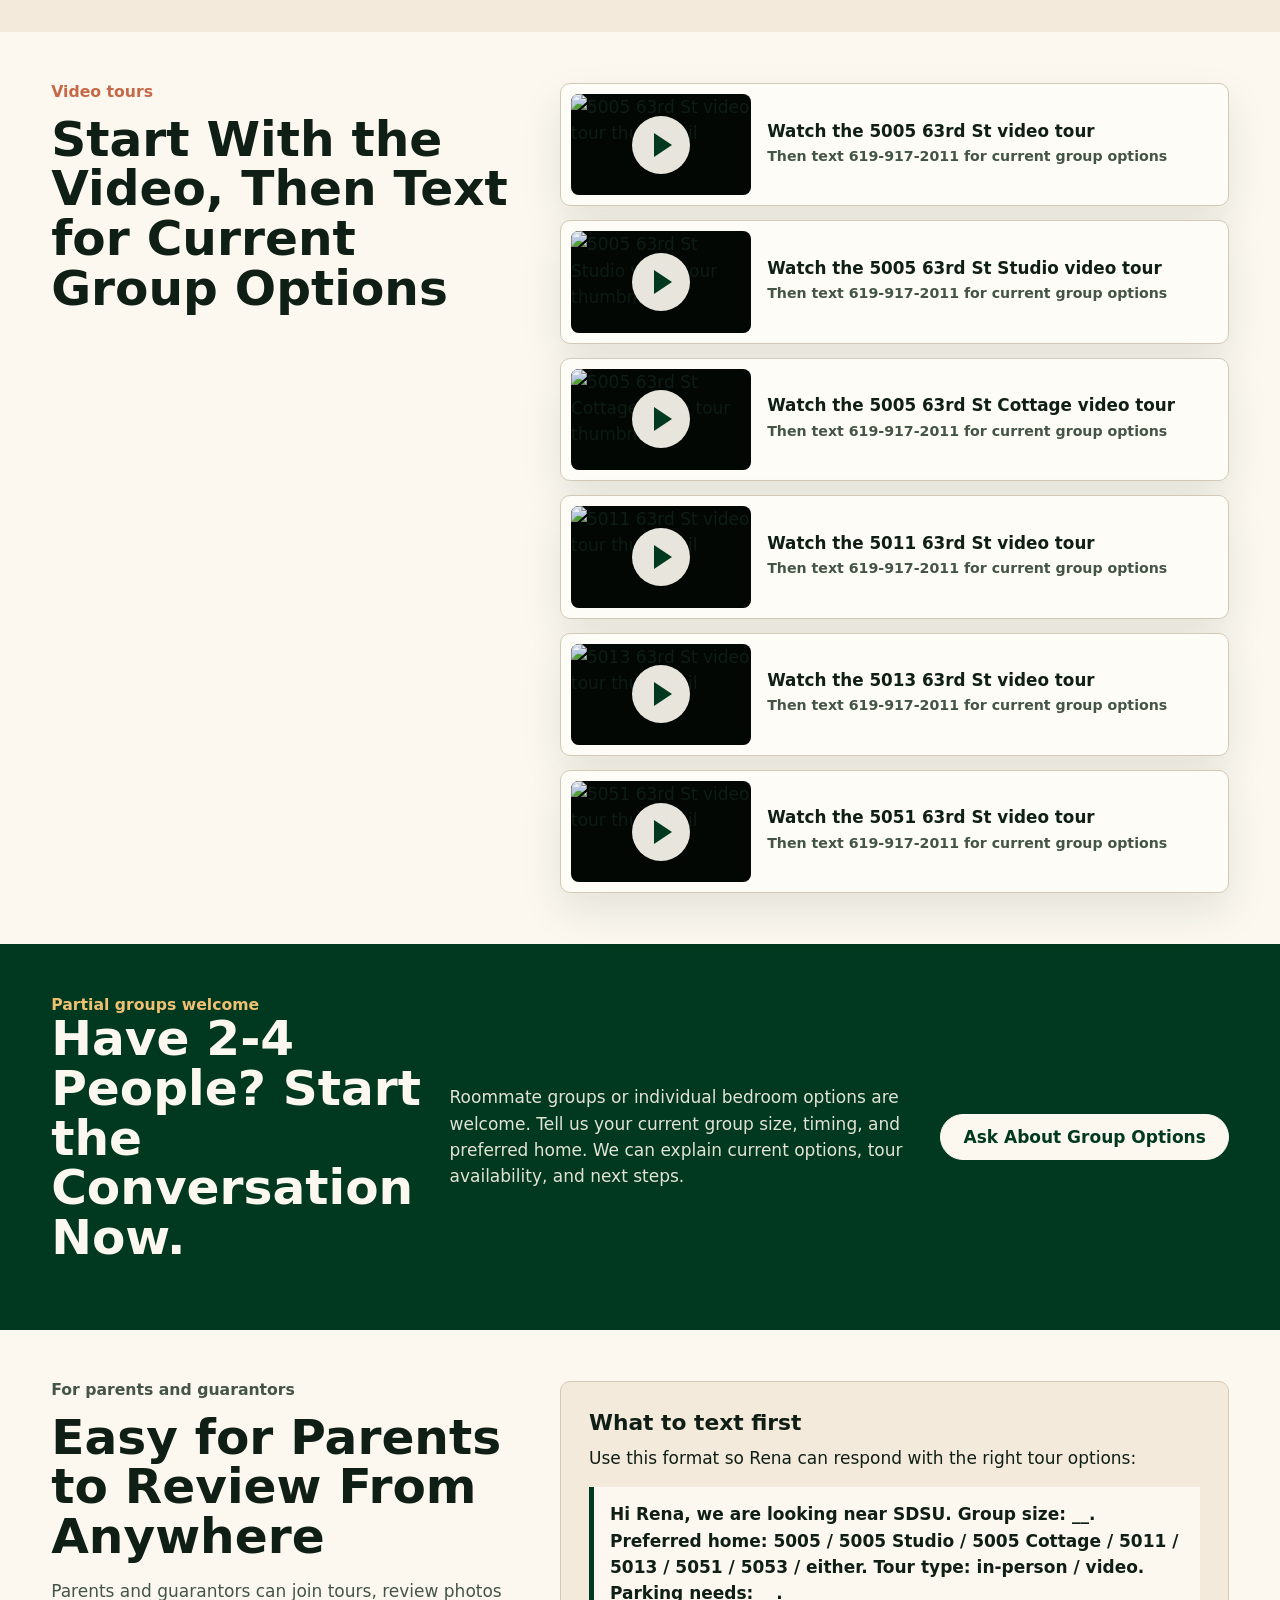
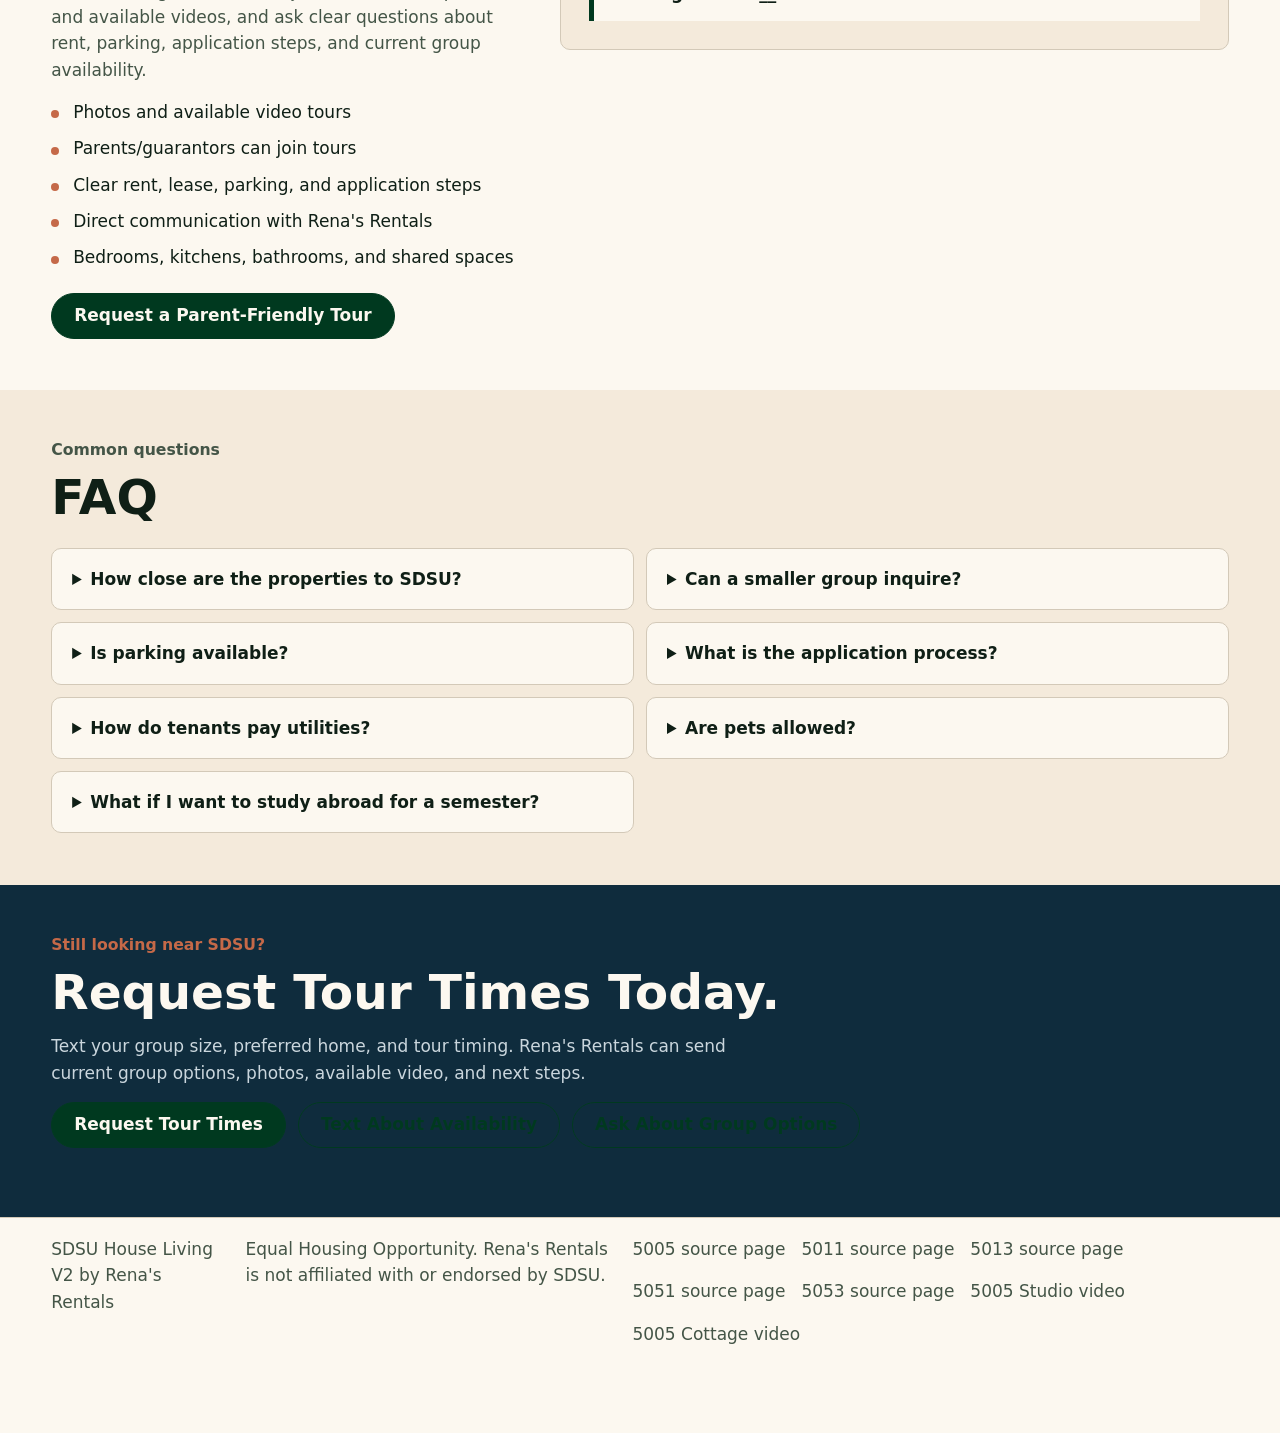
==== commit ba9735d8: "Update newtest property cards" ====
--- a/newtest/index.html
+++ b/newtest/index.html
@@ -3,80 +3,75 @@
   <head>
     <meta charset="utf-8">
     <meta name="viewport" content="width=device-width, initial-scale=1">
-    <title>SDSU House Living V2 | Group Homes Near SDSU</title>
+    <title>SDSU House Living V2 | Homes and 1BR Units Near SDSU</title>
     <meta
       name="description"
-      content="Off-campus housing near SDSU from Rena's Rentals with photos, video tours, parking details, and current availability."
+      content="Private-bedroom SDSU-area homes and 1BR units on 63rd Street with parking, kitchens, shared living space, outdoor areas, and parent-friendly tours."
     >
     <link rel="stylesheet" href="https://unpkg.com/photoswipe@5.4.4/dist/photoswipe.css">
     <link rel="stylesheet" href="styles-v2.css">
   </head>
   <body>
     <header class="site-header">
-      <a class="brand" href="#top" aria-label="SDSU House Living V2 home">
-        <span class="brand-mark">63</span>
+      <a class="brand" href="#top" aria-label="Rena's Rentals home">
+        <img class="brand-logo" src="assets/palm-logo.jpg" alt="" aria-hidden="true">
         <span>
-          <strong>SDSU House Living</strong>
-          <small>Rena's Rentals</small>
+          <strong>Rena's Rentals</strong>
+          <small>SDSU House Living</small>
         </span>
       </a>
       <nav class="main-nav" aria-label="Primary navigation">
         <a href="#homes">Homes</a>
         <a href="#homes">Photos</a>
-        <a href="#tour">Availability</a>
+        <a href="#groups">Group Options</a>
+        <a href="#parents">Parents</a>
         <a href="#faq">FAQ</a>
       </nav>
-      <a class="button header-cta" data-cta="apply_header" href="https://renasrentals.tenantcloud.com/listing/610773" target="_blank" rel="noopener noreferrer">Apply Now</a>
+      <a class="button header-cta" data-cta="hero_request_tour" href="#tour">Request Tour Times</a>
     </header>
 
     <main id="top">
+      <section class="urgency-strip" aria-label="Tour scheduling notice">
+        <p>Now scheduling SDSU-area housing tours. Roommate groups or individual bedroom options are welcome to inquire.</p>
+      </section>
+
       <section class="hero" aria-labelledby="hero-title">
-        <div class="hero-slider" data-hero-slider aria-roledescription="carousel" aria-label="Rena's Rentals hero images">
-          <div class="hero-slides">
-            <img class="hero-slide is-active" src="assets/hero/hero-close-to-campus.png" alt="Illustrated map showing Rena's Rentals off-campus housing near the SDSU campus" data-hero-slide>
-            <img class="hero-slide" src="assets/hero/hero-surf-driveway.png" alt="Students loading surfboards onto a car outside a San Diego rental home" data-hero-slide>
-            <img class="hero-slide" src="assets/hero/hero-near-sdsu.png" alt="Blue SDSU walk-to-campus graphic with home and campus imagery" data-hero-slide>
-            <img class="hero-slide" src="assets/hero/hero-surf-living-room.png" alt="Students returning from surfing into a shared living room near the coast" data-hero-slide>
-          </div>
-          <div class="hero-dots" role="tablist" aria-label="Choose hero image">
-            <button class="hero-dot is-active" type="button" data-hero-dot="0" aria-label="Show close to campus image" aria-selected="true"></button>
-            <button class="hero-dot" type="button" data-hero-dot="1" aria-label="Show short drive to surf driveway image" aria-selected="false"></button>
-            <button class="hero-dot" type="button" data-hero-dot="2" aria-label="Show SDSU walk to campus image" aria-selected="false"></button>
-            <button class="hero-dot" type="button" data-hero-dot="3" aria-label="Show surf living room image" aria-selected="false"></button>
-          </div>
-        </div>
         <div class="hero-copy">
-          <p class="eyebrow visually-hidden">Rena's Rentals near SDSU</p>
-          <h1 class="visually-hidden" id="hero-title">Off-Campus Housing Near SDSU</h1>
-          <p class="hero-subhead visually-hidden">
-            Explore 7 upscale properties near SDSU with private-bedroom and double options, photos,
-            video tours, parking details, and current availability.
+          <p class="eyebrow">Full homes and private 1BR units near 63rd & Pontiac</p>
+          <h1 id="hero-title">SDSU-Area Homes and Private 1BR Units</h1>
+          <p class="hero-subhead">
+            Seven SDSU-area listings with bedrooms, kitchens, parking details, shared living
+            space, outdoor areas, and parent-friendly tours. Have 2-4 people? You can still inquire.
           </p>
           <div class="hero-actions" aria-label="Primary actions">
-            <a class="button" data-cta="hero_view_homes" href="#homes">View Homes</a>
-            <a class="button button-secondary" data-cta="hero_text_availability" href="sms:+16199172011?&body=Hi%20Rena%2C%20I%27m%20interested%20in%20current%20availability%20near%20SDSU.">Text About Availability</a>
-            <a class="button button-secondary" data-cta="apply_hero" href="https://renasrentals.tenantcloud.com/listing/610773" target="_blank" rel="noopener noreferrer">Apply Now</a>
-          </div>
-        </div>
-      </section>
-
-      <section class="hero-fact-bar" aria-label="Key property facts">
+            <a class="button" data-cta="hero_request_tour" href="#tour">Request Tour Times</a>
+            <a class="button button-secondary" data-cta="hero_group_options" href="#groups">Ask About Group Options</a>
+          </div>
           <ul class="proof-chips" aria-label="Key property facts">
-            <li>3BR, 4BR, 5BR & 6BR homes</li>
-            <li>Double options</li>
+            <li>1BR, 3BR, 4BR, 5BR & 6BR options</li>
+            <li>Private bedrooms</li>
             <li>Parking</li>
             <li>Gourmet kitchens</li>
             <li>Photos + video tours</li>
-            <li>Text or call 619-917-2011</li>
+            <li>Parents welcome on tours</li>
           </ul>
+          <p class="trust-line">Official Rena's Rentals contact: text or call 619-917-2011.</p>
+        </div>
+        <div class="hero-media" aria-label="Property photo collage">
+          <img class="hero-main-image" src="assets/property-02.jpeg" alt="Kitchen and shared living space at a Rena's Rentals 63rd Street home">
+          <div class="hero-stack" aria-hidden="true">
+            <img src="assets/property-11.jpg" alt="">
+            <img src="assets/property-08.jpeg" alt="">
+          </div>
+        </div>
       </section>
 
       <section class="section contact-choice" id="tour" aria-labelledby="tour-title">
         <div class="section-heading">
           <p class="eyebrow">Fastest way to get answers</p>
-          <h2 id="tour-title">Text Rena's Rentals for Tour Times and Current Availability</h2>
+          <h2 id="tour-title">Text Rena's Rentals for Tour Times and Current Group Options</h2>
           <p>
-            Tell us your group size, preferred home, and timing. Ask Rena's Rentals to confirm current details.
+            Tell us your group size, preferred home, and timing. Roommate groups or individual bedroom options can inquire about current options.
           </p>
         </div>
         <div class="contact-grid">
@@ -88,7 +83,7 @@
             <span>Call Rena's Rentals</span>
             <strong>619-917-2011</strong>
           </a>
-          <a class="contact-card" data-cta="email_tour_info" href="mailto:renasrentals@gmail.com?subject=SDSU%2063rd%20Street%20tour%20request">
+          <a class="contact-card" data-cta="parent_tour" href="mailto:renasrentals@gmail.com?subject=SDSU%2063rd%20Street%20tour%20request">
             <span>Email for Photos + Tour Info</span>
             <strong>renasrentals@gmail.com</strong>
           </a>
@@ -98,14 +93,18 @@
       <section class="section" id="homes" aria-labelledby="homes-title">
         <div class="section-heading">
           <p class="eyebrow">Compare the homes</p>
-          <h2 id="homes-title">Tour the Homes Near SDSU: 63rd Street and Campanile</h2>
+          <h2 id="homes-title">Tour the 63rd Street Homes, Studio, and Cottage Near SDSU</h2>
           <p>
-            The homes are near SDSU in the College Area, with private bedrooms,
-            shared living space, and parking details to review.
+            The properties are near SDSU in the College Area, with private bedrooms,
+            full-home lease options, private 1BR units, shared living space, and parking details to review.
             Ask Rena's Rentals for current lease terms, group pricing, and tour availability.
           </p>
         </div>
         <div class="property-grid" id="property-cards" aria-live="polite"></div>
+        <p class="property-note">
+          These listings include full-home and private 1BR options near SDSU. Have 2-4 people?
+          You can still inquire about current options and tour availability.
+        </p>
       </section>
 
       <section class="section proof-section" aria-labelledby="why-title">
@@ -138,7 +137,7 @@
         </div>
         <div class="compare-grid">
           <article class="compare-card preferred">
-            <h3>63rd Street Homes</h3>
+            <h3>63rd Street Properties</h3>
             <ul>
               <li>Private bedrooms</li>
               <li>Gourmet kitchens</li>
@@ -172,9 +171,47 @@
       <section class="section video-section" aria-labelledby="video-title">
         <div>
           <p class="eyebrow">Video tours</p>
-          <h2 id="video-title">Start With the Video, Then Text for Current Availability</h2>
+          <h2 id="video-title">Start With the Video, Then Text for Current Group Options</h2>
         </div>
         <div class="video-grid" id="video-grid"></div>
+      </section>
+
+      <section class="section group-section" id="groups" aria-labelledby="groups-title">
+        <div>
+          <p class="eyebrow">Partial groups welcome</p>
+          <h2 id="groups-title">Have 2-4 People? Start the Conversation Now.</h2>
+        </div>
+        <p>
+          Roommate groups or individual bedroom options are welcome. Tell us your current group size,
+          timing, and preferred home. We can explain current options, tour availability, and next steps.
+        </p>
+        <a class="button" data-cta="smaller_group_inquiry" href="#tour">Ask About Group Options</a>
+      </section>
+
+      <section class="section parent-section" id="parents" aria-labelledby="parents-title">
+        <div class="parent-copy">
+          <p class="eyebrow">For parents and guarantors</p>
+          <h2 id="parents-title">Easy for Parents to Review From Anywhere</h2>
+          <p>
+            Parents and guarantors can join tours, review photos and available videos, and ask clear
+            questions about rent, parking, application steps, and current group availability.
+          </p>
+          <ul class="check-list">
+            <li>Photos and available video tours</li>
+            <li>Parents/guarantors can join tours</li>
+            <li>Clear rent, lease, parking, and application steps</li>
+            <li>Direct communication with Rena's Rentals</li>
+            <li>Bedrooms, kitchens, bathrooms, and shared spaces</li>
+          </ul>
+          <a class="button" data-cta="parent_tour" href="mailto:renasrentals@gmail.com?subject=Parent-friendly%2063rd%20Street%20tour%20request">Request a Parent-Friendly Tour</a>
+        </div>
+        <div class="parent-panel">
+          <h3>What to text first</h3>
+          <p>Use this format so Rena can respond with the right tour options:</p>
+          <blockquote>
+            Hi Rena, we are looking near SDSU. Group size: __. Preferred home: 5005 / 5005 Studio / 5005 Cottage / 5011 / 5013 / 5051 / 5053 / either. Tour type: in-person / video. Parking needs: __.
+          </blockquote>
+        </div>
       </section>
 
       <section class="section faq-section" id="faq" aria-labelledby="faq-title">
@@ -188,11 +225,11 @@
       <section class="section final-cta" aria-labelledby="final-title">
         <p class="eyebrow">Still looking near SDSU?</p>
         <h2 id="final-title">Request Tour Times Today.</h2>
-        <p>Text your group size, preferred home, and tour timing. Rena's Rentals can send current availability, photos, available video, and next steps.</p>
+        <p>Text your group size, preferred home, and tour timing. Rena's Rentals can send current group options, photos, available video, and next steps.</p>
         <div class="hero-actions">
           <a class="button" data-cta="sticky_tour" href="#tour">Request Tour Times</a>
           <a class="button button-secondary" data-cta="sticky_text" href="sms:+16199172011?&body=Hi%20Rena%2C%20I%27m%20interested%20in%20current%20group%20options%20for%20the%2063rd%20Street%20homes%20near%20SDSU.">Text About Availability</a>
-          <a class="button button-secondary" data-cta="apply_final" href="https://renasrentals.tenantcloud.com/listing/610773" target="_blank" rel="noopener noreferrer">Apply Now</a>
+          <a class="button button-secondary" data-cta="hero_group_options" href="#groups">Ask About Group Options</a>
         </div>
       </section>
     </main>
@@ -200,12 +237,21 @@
     <footer class="site-footer">
       <p>SDSU House Living V2 by Rena's Rentals</p>
       <p>Equal Housing Opportunity. Rena's Rentals is not affiliated with or endorsed by SDSU.</p>
+      <p>
+        <a href="https://renamilstein5.wixsite.com/website-1/5005-63rd-st" target="_blank" rel="noreferrer">5005 source page</a>
+        <a href="https://renamilstein5.wixsite.com/website-1/5011-63rd-st" target="_blank" rel="noreferrer">5011 source page</a>
+        <a href="https://renamilstein5.wixsite.com/website-1/5013-63rd-st" target="_blank" rel="noreferrer">5013 source page</a>
+        <a href="https://renamilstein5.wixsite.com/website-1/5051-63rd-st" target="_blank" rel="noreferrer">5051 source page</a>
+        <a href="https://renamilstein5.wixsite.com/website-1/5053-63rd-st" target="_blank" rel="noreferrer">5053 source page</a>
+        <a href="https://youtu.be/7ZubFYE0P1o" target="_blank" rel="noreferrer">5005 Studio video</a>
+        <a href="https://youtu.be/VcvTbG7YdQI" target="_blank" rel="noreferrer">5005 Cottage video</a>
+      </p>
     </footer>
 
     <div class="mobile-cta" aria-label="Quick contact actions">
       <a data-cta="sticky_text" href="sms:+16199172011?&body=Hi%20Rena%2C%20I%27m%20interested%20in%20current%20group%20options%20for%20the%2063rd%20Street%20homes%20near%20SDSU.">Text</a>
       <a data-cta="sticky_call" href="tel:+16199172011">Call</a>
-      <a data-cta="apply_mobile" href="https://renasrentals.tenantcloud.com/listing/610773" target="_blank" rel="noopener noreferrer">Apply</a>
+      <a data-cta="sticky_tour" href="#tour">Tour</a>
     </div>
 
     <div class="video-modal" id="video-modal" aria-hidden="true">
--- a/newtest/styles-v2.css
+++ b/newtest/styles-v2.css
@@ -1,36 +1,36 @@
 :root {
   color-scheme: light;
-  --ink: oklch(22% 0.025 250);
-  --muted: oklch(45% 0.028 250);
-  --paper: oklch(99.5% 0.003 250);
-  --warm: oklch(98.5% 0.006 250);
-  --line: oklch(87% 0.018 250);
-  --green: oklch(42% 0.16 255);
-  --green-2: oklch(34% 0.17 258);
-  --coral: oklch(70% 0.14 78);
-  --gold: oklch(89% 0.12 86);
-  --navy: oklch(28% 0.08 255);
-  --shadow: 0 24px 60px oklch(25% 0.04 250 / 0.12);
-  --header-bg: oklch(99.5% 0.003 250 / 0.94);
-  --button-secondary-hover: oklch(94% 0.028 255);
-  --hero-start: oklch(42% 0.16 255);
-  --hero-end: oklch(34% 0.17 258);
-  --hero-accent: oklch(89% 0.12 86);
-  --hero-copy-muted: oklch(93% 0.015 250);
-  --chip-border: oklch(86% 0.055 250);
-  --chip-bg: oklch(34% 0.17 258);
-  --image-shadow: 0 26px 70px oklch(16% 0.05 250 / 0.22);
-  --contact-shadow: 0 12px 34px oklch(25% 0.04 250 / 0.08);
-  --card: oklch(99.5% 0.003 250);
-  --gallery-surface: oklch(96.5% 0.008 250);
-  --overlay-dark: oklch(18% 0.045 255 / 0.72);
-  --photo-count-bg: oklch(99.5% 0.003 250 / 0.92);
-  --best-for-border: oklch(72% 0.07 255);
-  --best-for-bg: oklch(94% 0.032 255);
+  --ink: oklch(22% 0.028 159);
+  --muted: oklch(43% 0.03 150);
+  --paper: oklch(98% 0.012 89);
+  --warm: oklch(94% 0.022 77);
+  --line: oklch(84% 0.026 83);
+  --green: oklch(30% 0.075 158);
+  --green-2: oklch(38% 0.095 158);
+  --coral: oklch(62% 0.126 40);
+  --gold: oklch(74% 0.11 82);
+  --navy: oklch(28% 0.046 237);
+  --shadow: 0 24px 60px oklch(25% 0.04 150 / 0.14);
+  --header-bg: oklch(98% 0.012 89 / 0.92);
+  --button-secondary-hover: oklch(91% 0.035 150);
+  --hero-start: oklch(25% 0.065 158);
+  --hero-end: oklch(34% 0.068 177);
+  --hero-accent: oklch(83% 0.11 78);
+  --hero-copy-muted: oklch(91% 0.018 107);
+  --chip-border: oklch(94% 0.02 100 / 0.32);
+  --chip-bg: oklch(20% 0.04 160 / 0.28);
+  --image-shadow: 0 26px 70px oklch(12% 0.02 150 / 0.28);
+  --contact-shadow: 0 12px 34px oklch(25% 0.04 150 / 0.08);
+  --card: oklch(99% 0.008 88);
+  --gallery-surface: oklch(94% 0.016 88);
+  --overlay-dark: oklch(15% 0.02 150 / 0.72);
+  --photo-count-bg: oklch(98% 0.012 89 / 0.92);
+  --best-for-border: oklch(71% 0.05 150);
+  --best-for-bg: oklch(93% 0.036 151);
   --proof-border: oklch(82% 0.018 225 / 0.28);
   --proof-card: oklch(31% 0.045 237);
   --proof-copy: oklch(87% 0.016 232);
-  --compare-preferred: oklch(94% 0.035 255);
+  --compare-preferred: oklch(91% 0.041 151);
   --video-thumb-bg: oklch(12% 0.02 150);
   --video-overlay: linear-gradient(180deg, oklch(12% 0.02 150 / 0.05), oklch(12% 0.02 150 / 0.28));
   --video-card-shadow: 0 18px 42px oklch(25% 0.04 150 / 0.1);
@@ -40,7 +40,7 @@
   --modal-close-bg: oklch(14% 0.024 150 / 0.72);
   --caption-bg: oklch(14% 0.024 150 / 0.78);
   --focus: oklch(78% 0.12 82);
-  --mobile-bg: oklch(99.5% 0.003 250 / 0.94);
+  --mobile-bg: oklch(98% 0.012 89 / 0.94);
   font-family: "Segoe UI", "Aptos", system-ui, sans-serif;
 }
 
@@ -258,18 +258,6 @@
   overflow-wrap: anywhere;
 }
 
-.visually-hidden {
-  position: absolute;
-  width: 1px;
-  height: 1px;
-  overflow: hidden;
-  clip: rect(0 0 0 0);
-  clip-path: inset(50%);
-  opacity: 0;
-  pointer-events: none;
-  white-space: nowrap;
-}
-
 .site-header {
   position: sticky;
   top: 0;
@@ -292,15 +280,12 @@
   text-decoration: none;
 }
 
-.brand-mark {
-  display: grid;
-  place-items: center;
+.brand-logo {
+  display: block;
   width: 42px;
   height: 42px;
   border-radius: 50%;
-  background: var(--green);
-  color: var(--paper);
-  font-weight: 850;
+  object-fit: cover;
 }
 
 .brand strong,
@@ -309,7 +294,7 @@
 }
 
 .brand strong {
-  font-size: 0.98rem;
+  font-size: 1.08rem;
   line-height: 1.1;
 }
 
@@ -375,83 +360,32 @@
   font-size: 0.92rem;
 }
 
+.urgency-strip {
+  padding: 11px clamp(18px, 4vw, 58px);
+  background: var(--gold);
+  color: var(--ink);
+}
+
+.urgency-strip p {
+  margin: 0;
+  font-size: 0.98rem;
+  font-weight: 850;
+  text-align: center;
+}
+
 .hero {
-  position: relative;
-  display: grid;
-  overflow: visible;
-  background: var(--paper);
+  display: grid;
+  grid-template-columns: minmax(0, 1.02fr) minmax(360px, 0.98fr);
+  min-height: clamp(590px, 72svh, 760px);
+  background: linear-gradient(135deg, var(--hero-start), var(--hero-end) 72%);
   color: var(--paper);
 }
 
-.hero-slider {
-  position: relative;
-  grid-area: 1 / 1;
-  width: 100%;
-  aspect-ratio: 1920 / 820;
-  min-height: 0;
-}
-
-.hero-slides,
-.hero-slide {
-  position: absolute;
-  inset: 0;
-}
-
-.hero-slides {
-  background: var(--paper);
-}
-
-.hero-slide {
-  width: 100%;
-  height: 100%;
-  object-fit: contain;
-  object-position: center top;
-  opacity: 0;
-  transition: opacity 900ms ease;
-}
-
-.hero-slide.is-active {
-  opacity: 1;
-}
-
-.hero-dots {
-  position: absolute;
-  z-index: 3;
-  right: clamp(18px, 4vw, 58px);
-  bottom: clamp(18px, 3vw, 34px);
-  display: flex;
-  gap: 10px;
-  border-radius: 999px;
-  padding: 8px 10px;
-  background: oklch(18% 0.03 235 / 0.46);
-  backdrop-filter: blur(12px);
-}
-
-.hero-dot {
-  width: 12px;
-  height: 12px;
-  border: 1px solid oklch(96% 0.012 89 / 0.82);
-  border-radius: 50%;
-  padding: 0;
-  background: transparent;
-  cursor: pointer;
-}
-
-.hero-dot.is-active {
-  background: var(--paper);
-}
-
 .hero-copy {
-  position: relative;
-  z-index: 2;
-  grid-area: 1 / 1;
   display: flex;
   flex-direction: column;
-  justify-content: end;
-  align-items: start;
-  max-width: none;
-  padding: clamp(18px, 3vw, 34px) clamp(18px, 4vw, 58px);
-  background: none;
+  justify-content: center;
+  padding: clamp(30px, 5vw, 76px) clamp(22px, 5vw, 66px);
 }
 
 .eyebrow {
@@ -477,20 +411,18 @@
   display: flex;
   flex-wrap: wrap;
   gap: 12px;
-  margin: 0;
+  margin: 8px 0 18px;
 }
 
 .hero .button {
-  background: var(--green);
-  border-color: var(--green);
+  background: var(--paper);
+  border-color: var(--paper);
+  color: var(--green);
+}
+
+.hero .button-secondary {
+  background: transparent;
   color: var(--paper);
-  box-shadow: 0 12px 28px oklch(16% 0.05 250 / 0.22);
-}
-
-.hero .button-secondary {
-  background: var(--paper);
-  color: var(--green);
-  border-color: var(--paper);
 }
 
 .proof-chips {
@@ -514,29 +446,37 @@
   line-height: 1;
 }
 
-.hero-fact-bar {
-  padding: 14px clamp(18px, 4vw, 58px);
-  background: var(--green);
-  color: var(--paper);
-}
-
-.hero-fact-bar .proof-chips {
-  max-width: none;
-  justify-content: center;
-  margin: 0;
-}
-
-.hero-fact-bar .proof-chips li {
-  border-color: oklch(99% 0.003 250 / 0.24);
-  background: oklch(99% 0.003 250 / 0.12);
-}
-
 .trust-line {
   margin: 0;
   color: var(--hero-copy-muted);
   font-weight: 760;
 }
 
+.hero-media {
+  display: grid;
+  grid-template-columns: 1fr 0.44fr;
+  gap: 12px;
+  min-height: 0;
+  padding: clamp(18px, 3vw, 34px);
+  align-self: stretch;
+}
+
+.hero-media img {
+  height: 100%;
+  object-fit: cover;
+  border-radius: 10px;
+  box-shadow: var(--image-shadow);
+}
+
+.hero-main-image {
+  min-height: 100%;
+}
+
+.hero-stack {
+  display: grid;
+  gap: 12px;
+}
+
 .section {
   padding: clamp(26px, 4vw, 58px) clamp(18px, 4vw, 58px);
 }
@@ -552,7 +492,7 @@
 }
 
 .contact-choice {
-  background: var(--paper);
+  background: var(--warm);
 }
 
 .contact-grid {
@@ -599,25 +539,11 @@
 
 .property-card {
   display: grid;
-  position: relative;
   overflow: hidden;
   border: 1px solid var(--line);
   border-radius: 10px;
   background: var(--card);
   box-shadow: var(--shadow);
-}
-
-.property-card--available {
-  border-color: var(--green);
-  box-shadow: 0 24px 70px oklch(30% 0.075 158 / 0.22);
-}
-
-.property-card--available .property-badge {
-  background: var(--green);
-}
-
-.property-card--rented .property-gallery-preview {
-  background: color-mix(in srgb, var(--gallery-surface) 86%, var(--line));
 }
 
 .property-card:nth-child(odd):last-child {
@@ -650,6 +576,12 @@
   border-radius: 8px;
 }
 
+.property-hero-photo.is-empty {
+  display: grid;
+  place-items: center;
+  cursor: default;
+}
+
 .cms-static-photo {
   cursor: default;
 }
@@ -661,6 +593,15 @@
   height: 100%;
   width: 100%;
   object-fit: cover;
+}
+
+.property-photo-placeholder {
+  max-width: 18ch;
+  color: var(--green);
+  font-size: clamp(1.25rem, 2.4vw, 1.8rem);
+  font-weight: 875;
+  line-height: 1.1;
+  text-align: center;
 }
 
 .property-thumbs {
@@ -710,25 +651,6 @@
   backdrop-filter: blur(10px);
 }
 
-.rented-watermark {
-  position: absolute;
-  z-index: 2;
-  left: 50%;
-  top: 50%;
-  border: 2px solid oklch(98% 0.012 89 / 0.86);
-  border-radius: 6px;
-  padding: 10px 22px;
-  background: oklch(24% 0.07 30 / 0.72);
-  color: var(--paper);
-  font-size: clamp(1.5rem, 5vw, 3.15rem);
-  font-weight: 950;
-  letter-spacing: 0;
-  line-height: 1;
-  transform: translate(-50%, -50%) rotate(-16deg);
-  pointer-events: none;
-  text-shadow: 0 2px 12px oklch(12% 0.02 30 / 0.46);
-}
-
 .property-content {
   display: grid;
   gap: 16px;
@@ -763,6 +685,38 @@
   margin: 0;
   color: var(--green);
   font-weight: 850;
+}
+
+.property-meta-row {
+  display: flex;
+  flex-wrap: wrap;
+  gap: 8px;
+  align-items: center;
+}
+
+.status-pill,
+.price-pill {
+  display: inline-flex;
+  min-height: 34px;
+  align-items: center;
+  justify-content: center;
+  border-radius: 999px;
+  padding: 8px 12px;
+  font-size: 0.84rem;
+  font-weight: 875;
+  line-height: 1;
+}
+
+.status-pill {
+  border: 1px solid var(--best-for-border);
+  background: var(--best-for-bg);
+  color: var(--green);
+}
+
+.price-pill {
+  border: 1px solid var(--green);
+  background: var(--green);
+  color: var(--paper);
 }
 
 .best-for {
@@ -788,7 +742,7 @@
   padding: 12px;
   border: 1px solid var(--line);
   border-radius: 8px;
-  background: var(--paper);
+  background: var(--warm);
 }
 
 .specs dt {
@@ -841,6 +795,18 @@
   gap: 10px;
 }
 
+.property-note {
+  max-width: 850px;
+  margin: clamp(18px, 3vw, 30px) auto 0;
+  border: 1px solid var(--line);
+  border-radius: 10px;
+  padding: 14px 16px;
+  background: var(--warm);
+  color: var(--muted);
+  font-weight: 780;
+  text-align: center;
+}
+
 .text-link {
   color: var(--green);
   font-weight: 850;
@@ -853,6 +819,7 @@
 }
 
 .split,
+.parent-section,
 .video-section {
   display: grid;
   grid-template-columns: minmax(260px, 0.82fr) minmax(300px, 1.18fr);
@@ -879,7 +846,7 @@
 
 .quick-compare,
 .faq-section {
-  background: var(--paper);
+  background: var(--warm);
 }
 
 .compare-grid {
@@ -1011,8 +978,29 @@
   white-space: nowrap;
 }
 
+.parent-copy p,
 .faq-grid p {
   color: var(--muted);
+}
+
+.parent-copy .button {
+  margin-top: 22px;
+}
+
+.parent-panel {
+  border: 1px solid var(--line);
+  border-radius: 10px;
+  padding: clamp(18px, 2.5vw, 28px);
+  background: var(--warm);
+}
+
+.parent-panel blockquote {
+  margin: 16px 0 0;
+  border-left: 5px solid var(--green);
+  padding: 14px 16px;
+  background: var(--paper);
+  color: var(--ink);
+  font-weight: 750;
 }
 
 .faq-grid {
@@ -1024,7 +1012,7 @@
 details {
   border: 1px solid var(--line);
   border-radius: 10px;
-  background: var(--compare-preferred);
+  background: var(--paper);
 }
 
 summary {
@@ -1048,18 +1036,6 @@
 .final-cta p:not(.eyebrow) {
   max-width: 740px;
   color: var(--proof-copy);
-}
-
-.final-cta .button-secondary {
-  border-color: var(--paper);
-  background: var(--paper);
-  color: var(--green);
-}
-
-.final-cta .button-secondary:hover {
-  border-color: var(--gold);
-  background: var(--gold);
-  color: var(--navy);
 }
 
 .site-footer {
@@ -1076,7 +1052,9 @@
 }
 
 .site-footer p:last-child {
-  max-width: 680px;
+  display: flex;
+  flex-wrap: wrap;
+  gap: 16px;
 }
 
 .mobile-cta {
@@ -1216,7 +1194,6 @@
   color: white;
 }
 
-.theme-preview .brand-mark,
 .theme-preview .button,
 .theme-preview .button-secondary,
 .theme-preview .contact-card.primary,
@@ -1262,6 +1239,7 @@
 .theme-preview .property-card,
 .theme-preview .compare-card,
 .theme-preview details,
+.theme-preview .parent-panel,
 .theme-preview .video-card {
   background: var(--color-surface);
   color: var(--color-text);
@@ -1344,9 +1322,11 @@
     display: none;
   }
 
+  .hero,
   .property-grid,
   .split,
   .compare-grid,
+  .parent-section,
   .video-section {
     grid-template-columns: 1fr;
   }
@@ -1358,6 +1338,11 @@
 
   .hero {
     min-height: auto;
+  }
+
+  .hero-media {
+    min-height: 420px;
+    order: -1;
   }
 
   .contact-grid,
@@ -1381,7 +1366,7 @@
     padding: 12px 16px;
   }
 
-  .brand-mark {
+  .brand-logo {
     width: 38px;
     height: 38px;
   }
@@ -1390,25 +1375,33 @@
     display: none;
   }
 
-  .hero {
+  .urgency-strip p {
+    font-size: 0.88rem;
+    line-height: 1.3;
+    text-wrap: balance;
+  }
+
+  .hero-media {
     display: block;
-  }
-
-  .hero-slider {
-    min-height: 0;
-    aspect-ratio: 1920 / 820;
+    min-height: 190px;
+    max-height: 190px;
+    padding: 0;
+    overflow: hidden;
+  }
+
+  .hero-media img {
+    height: 100%;
+    border-radius: 0;
+    object-position: center center;
+    box-shadow: none;
+  }
+
+  .hero-stack {
+    display: none;
   }
 
   .hero-copy {
-    display: block;
-    padding: 8px 10px 10px;
-    background: var(--green);
-  }
-
-  .hero-dots {
-    right: 18px;
-    bottom: auto;
-    top: 18px;
+    padding: 24px 18px 30px;
   }
 
   h1 {
@@ -1425,25 +1418,10 @@
     padding: 26px 18px;
   }
 
+  .hero-actions,
   .card-actions {
     display: grid;
     grid-template-columns: 1fr;
-  }
-
-  .hero .hero-actions {
-    display: flex;
-    width: min(96vw, 390px);
-    gap: 6px;
-  }
-
-  .hero .button {
-    min-height: 34px;
-    width: auto;
-    flex: 1 1 0;
-    padding: 8px 10px;
-    font-size: 0.76rem;
-    line-height: 1.05;
-    box-shadow: 0 8px 18px oklch(16% 0.05 250 / 0.18);
   }
 
   .button,
@@ -1543,32 +1521,6 @@
   }
 }
 
-@media (max-width: 520px) {
-  .hero .hero-actions {
-    width: 100%;
-  }
-
-  .hero .button {
-    min-height: 36px;
-    box-shadow: none;
-  }
-
-  .hero .button-secondary {
-    border-color: var(--paper);
-  }
-}
-
-@media (prefers-reduced-motion: reduce) {
-  html {
-    scroll-behavior: auto;
-  }
-
-  .hero-slide,
-  .button {
-    transition: none;
-  }
-}
-
 @media (max-width: 390px) {
   .brand strong {
     font-size: 0.9rem;
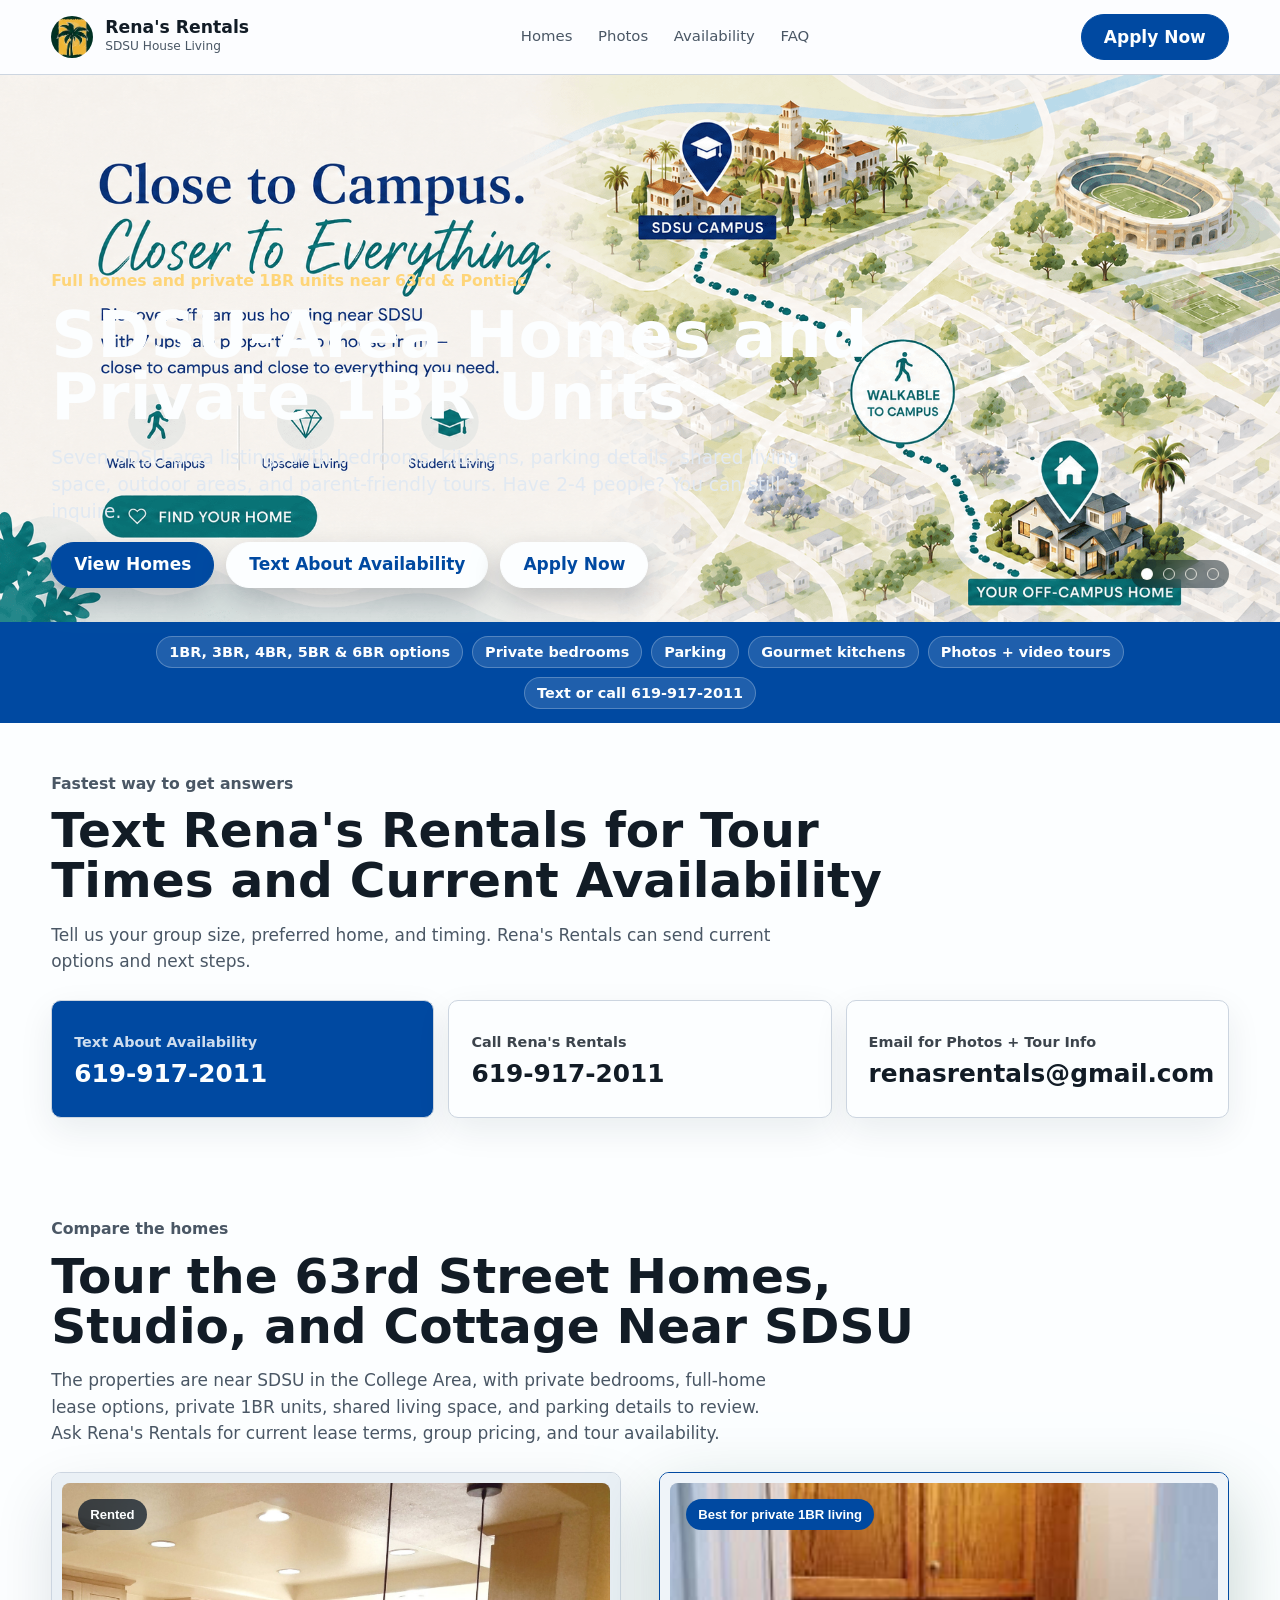
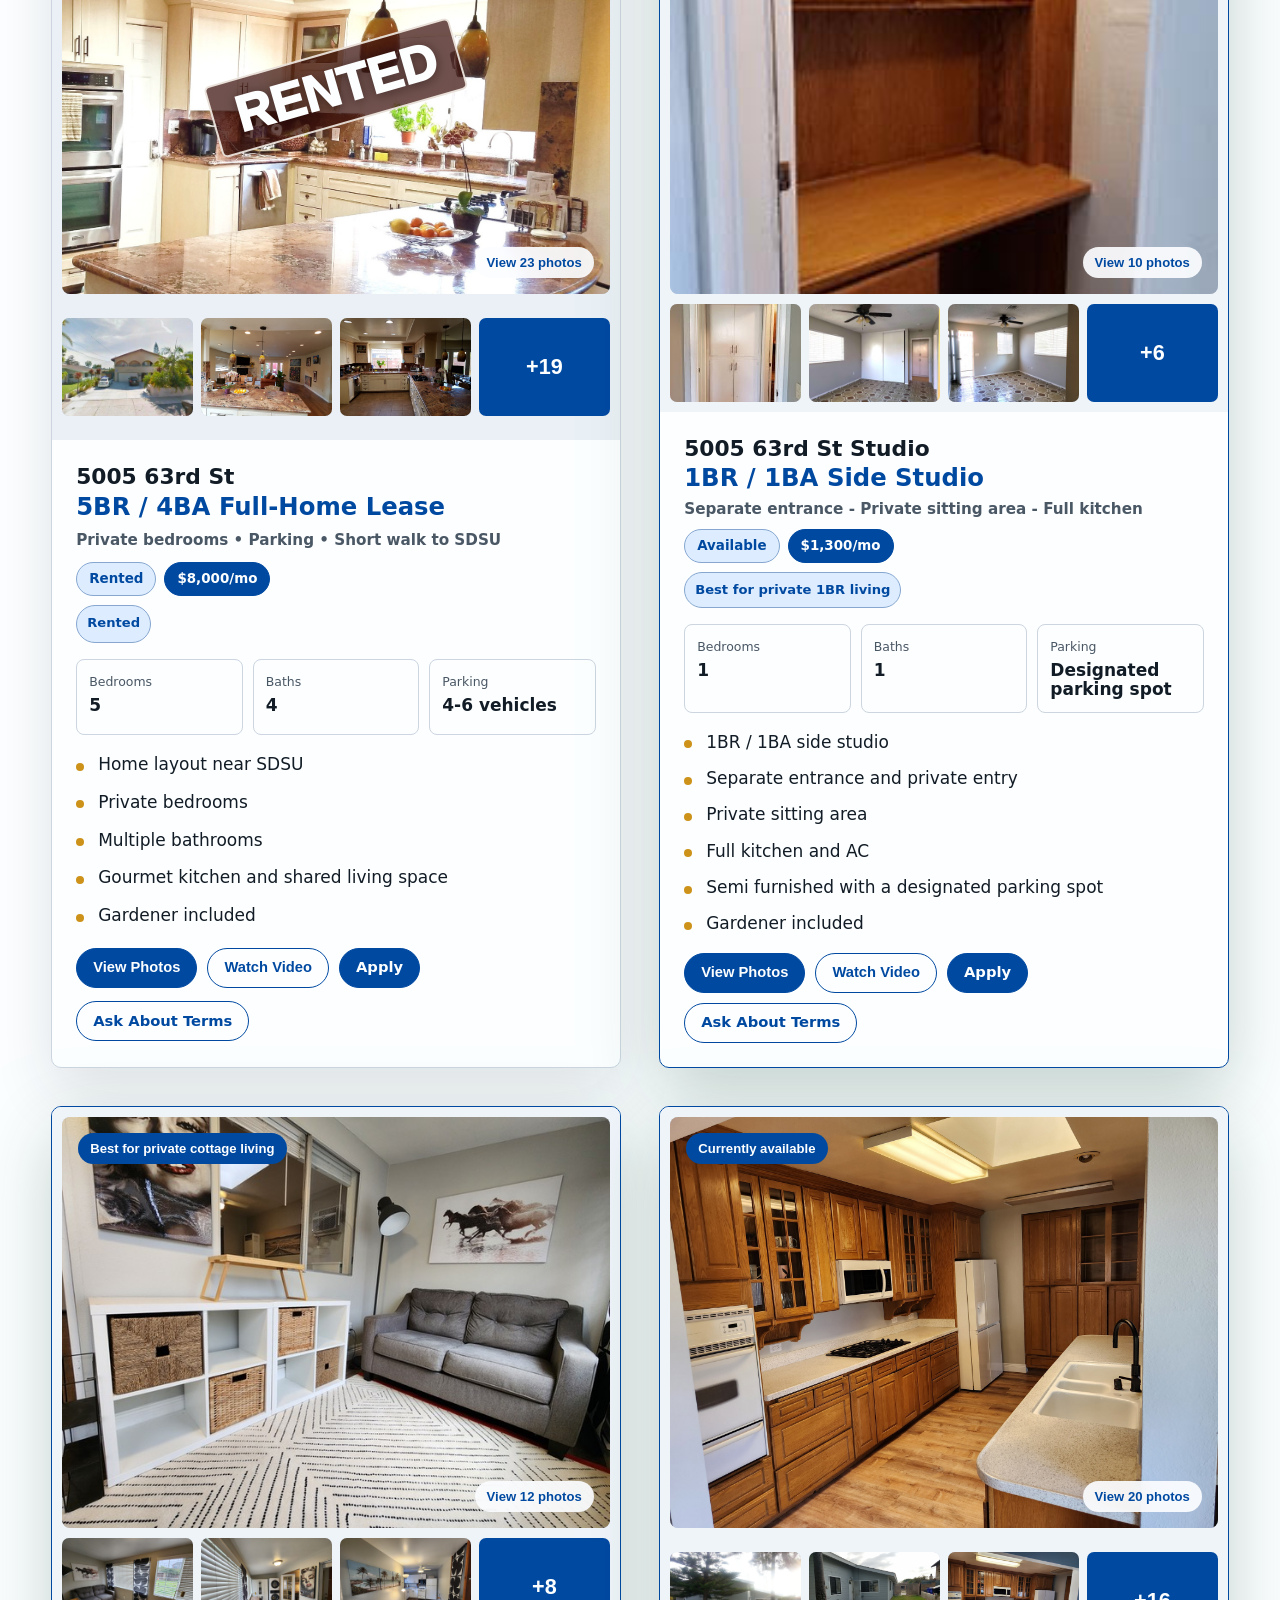
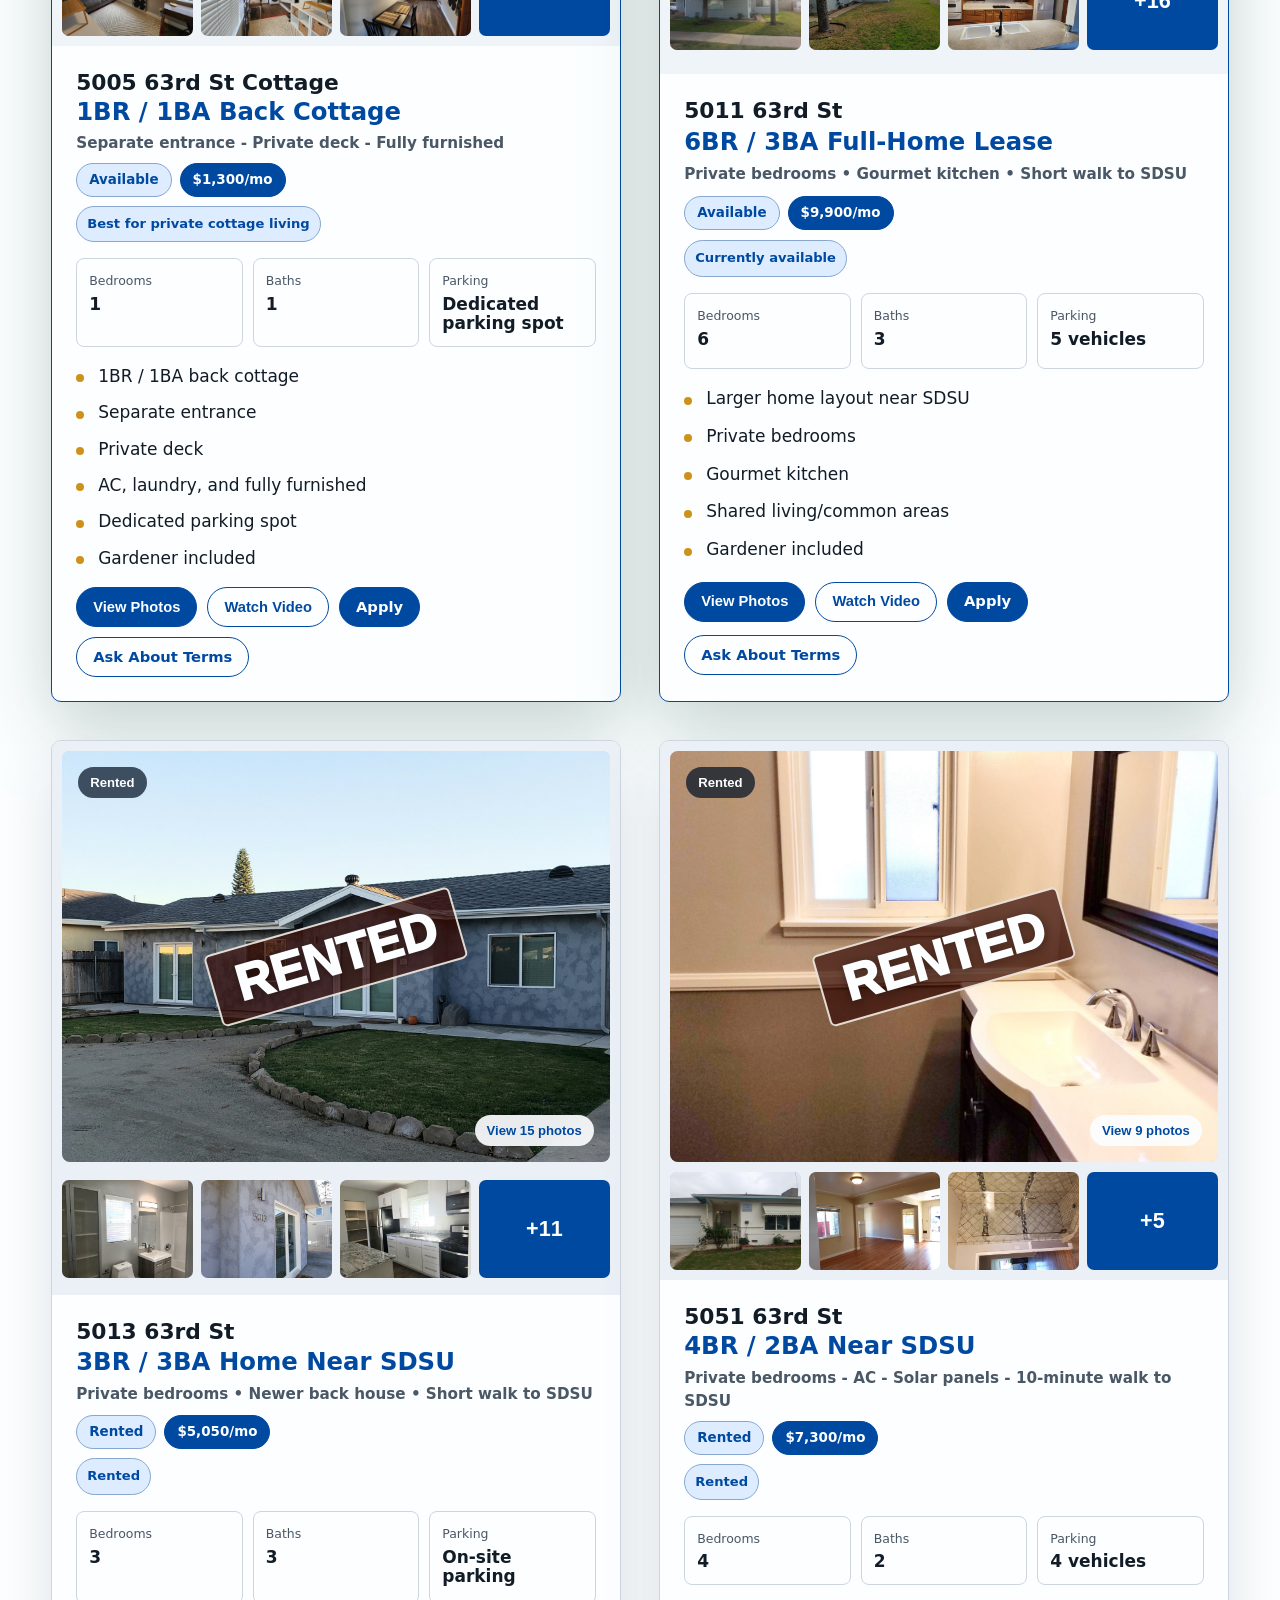
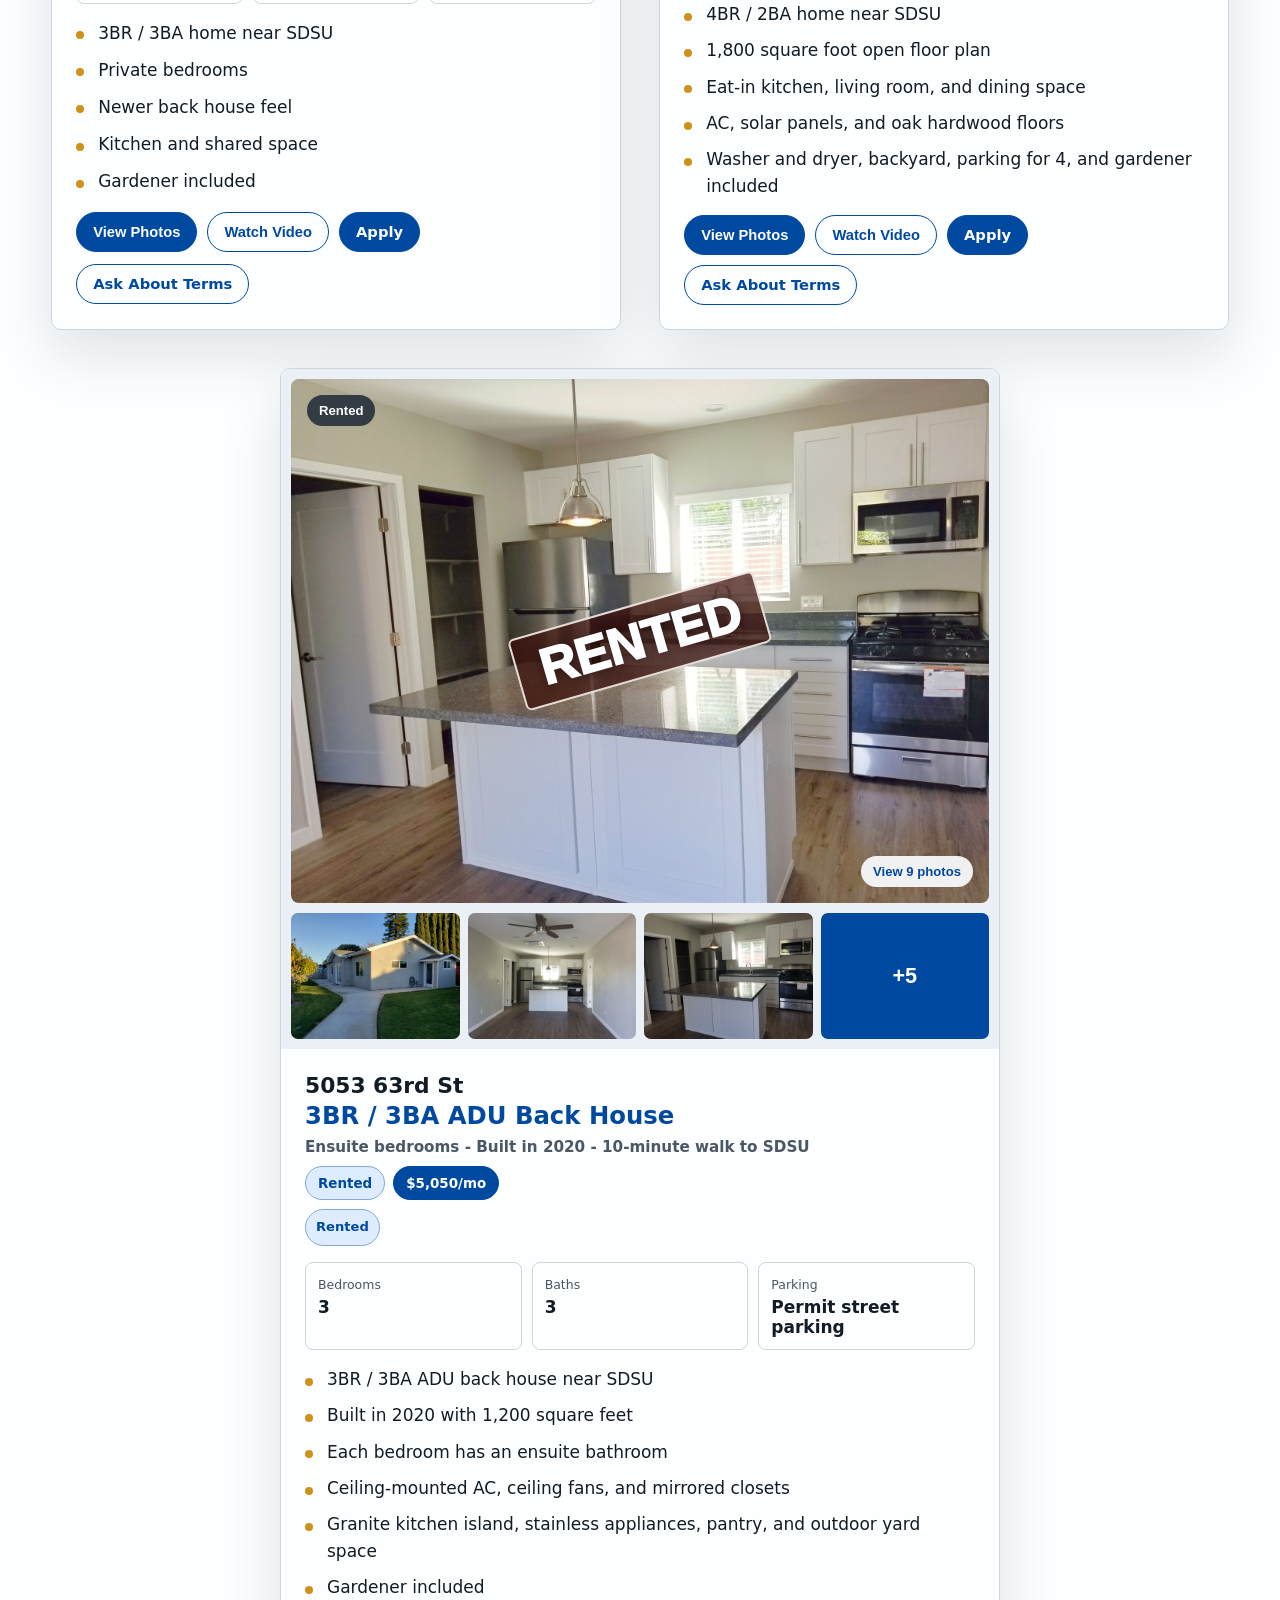
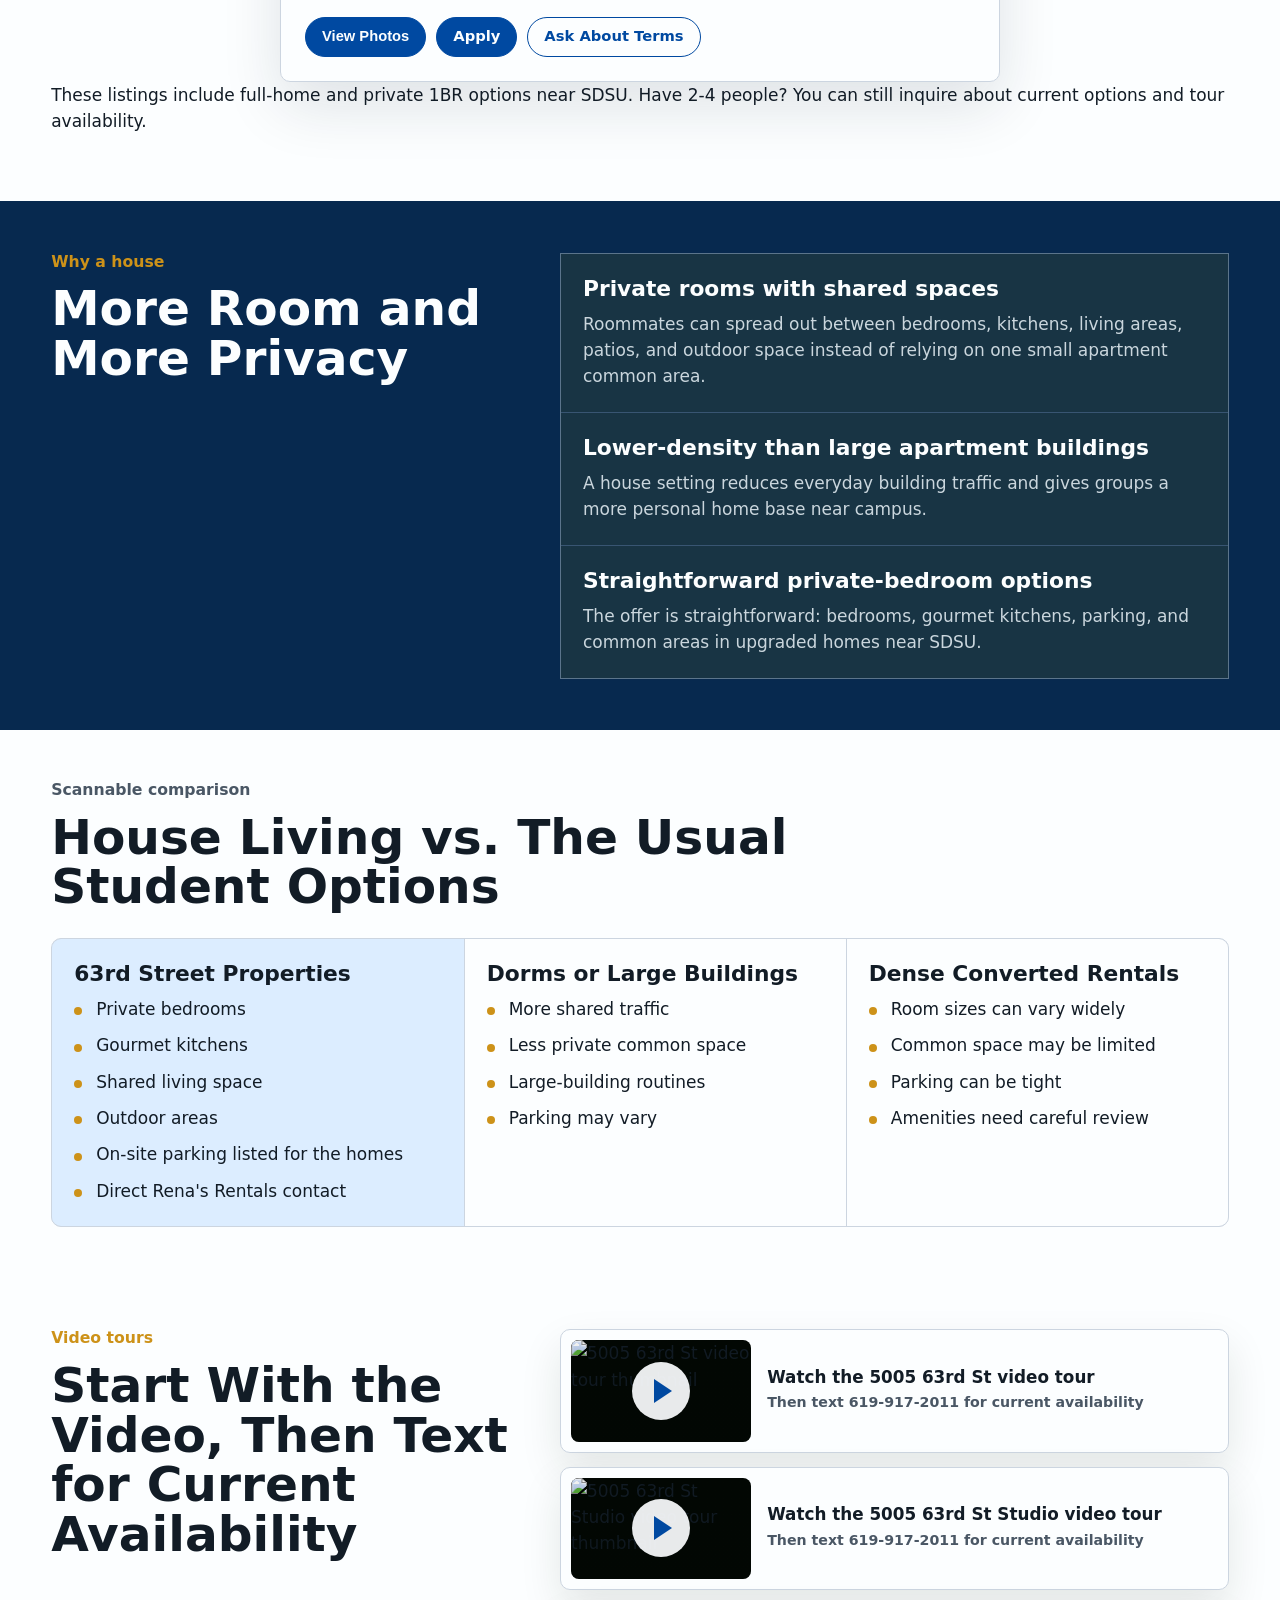
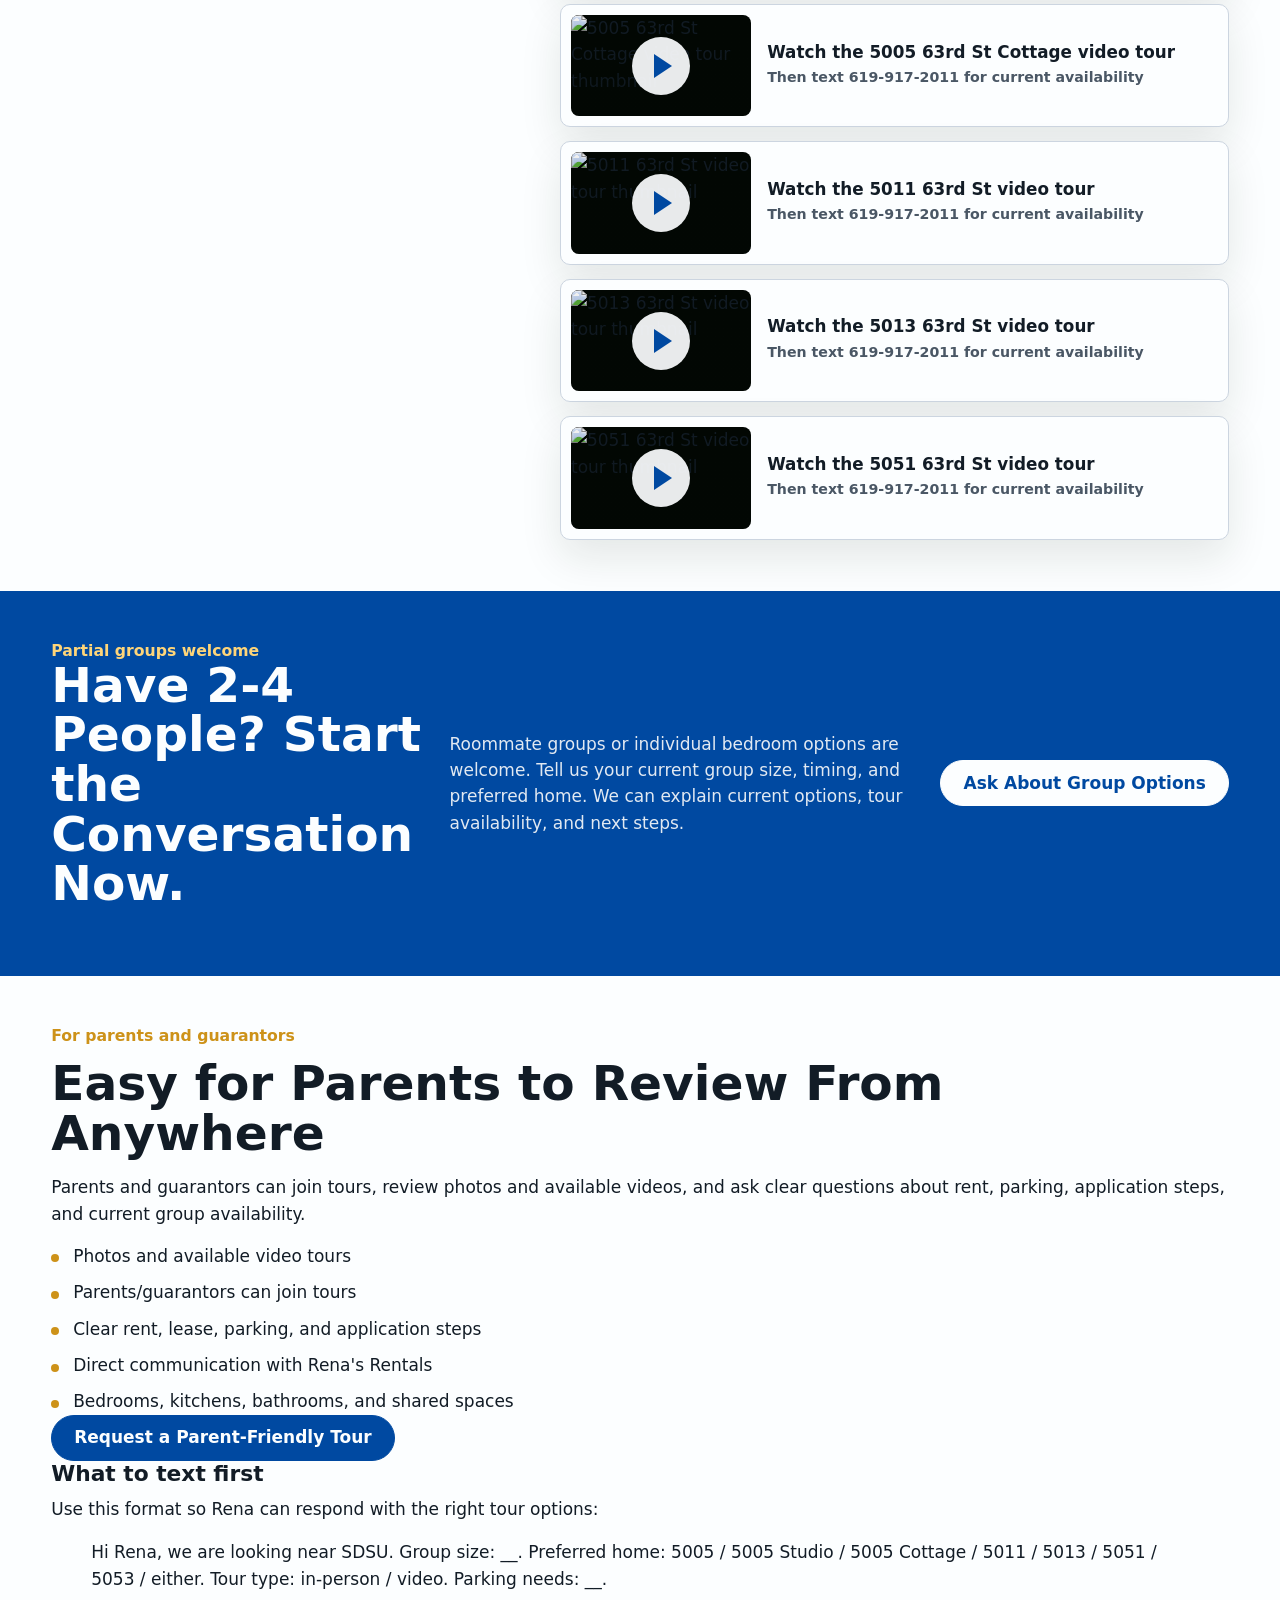
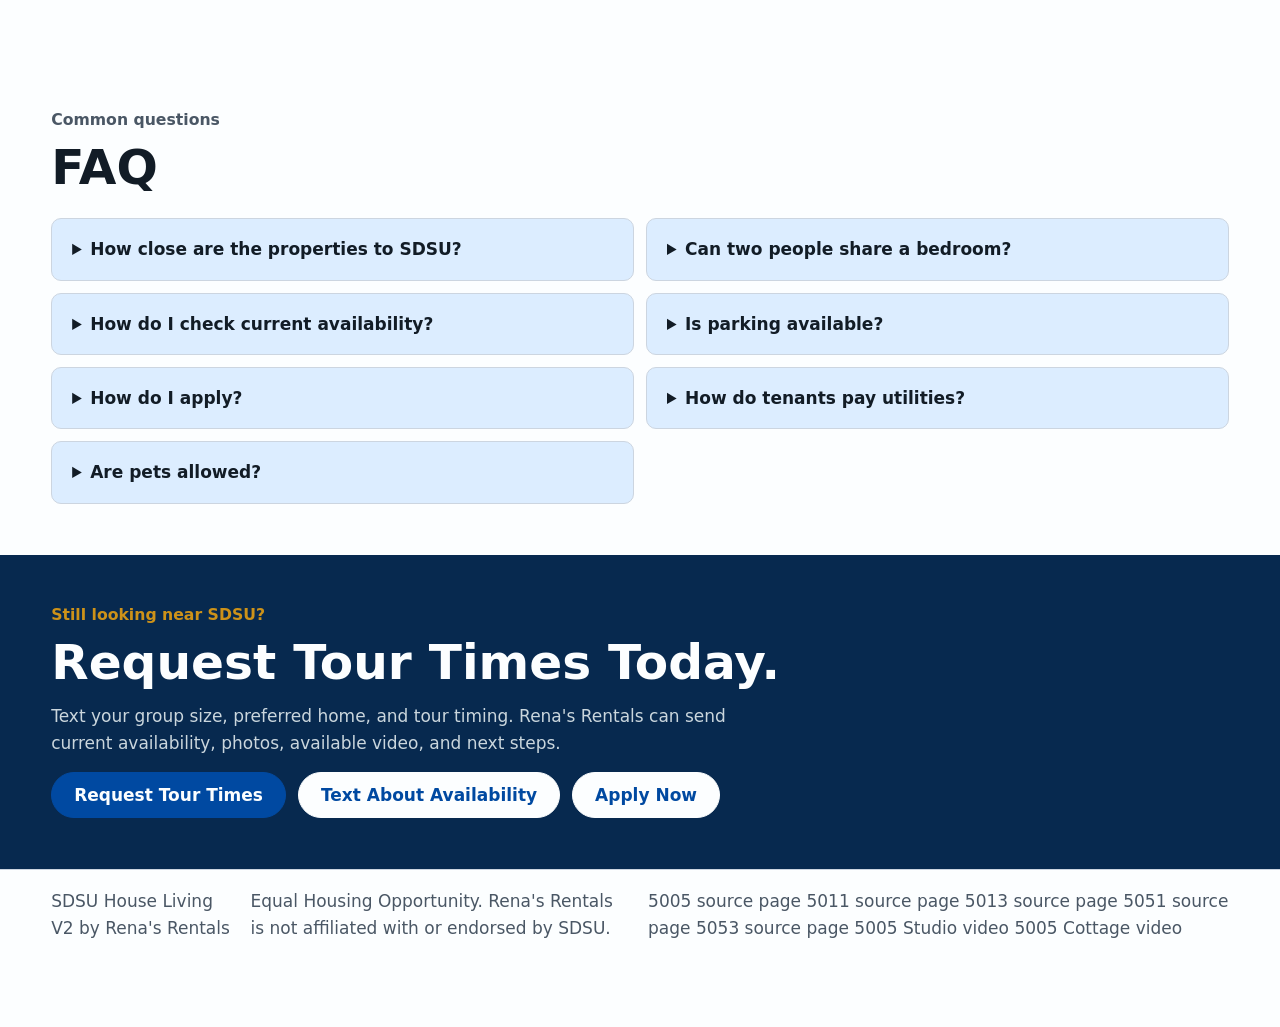
==== commit 3b3a830e: "Resolve newtest merge conflicts" ====
--- a/newtest/index.html
+++ b/newtest/index.html
@@ -23,19 +23,28 @@
       <nav class="main-nav" aria-label="Primary navigation">
         <a href="#homes">Homes</a>
         <a href="#homes">Photos</a>
-        <a href="#groups">Group Options</a>
-        <a href="#parents">Parents</a>
+        <a href="#tour">Availability</a>
         <a href="#faq">FAQ</a>
       </nav>
-      <a class="button header-cta" data-cta="hero_request_tour" href="#tour">Request Tour Times</a>
+      <a class="button header-cta" data-cta="apply_header" href="https://renasrentals.tenantcloud.com/listing/610773" target="_blank" rel="noopener noreferrer">Apply Now</a>
     </header>
 
     <main id="top">
-      <section class="urgency-strip" aria-label="Tour scheduling notice">
-        <p>Now scheduling SDSU-area housing tours. Roommate groups or individual bedroom options are welcome to inquire.</p>
-      </section>
-
       <section class="hero" aria-labelledby="hero-title">
+        <div class="hero-slider" data-hero-slider aria-roledescription="carousel" aria-label="Rena's Rentals hero images">
+          <div class="hero-slides">
+            <img class="hero-slide is-active" src="assets/hero/hero-close-to-campus.png" alt="Illustrated map showing Rena's Rentals off-campus housing near the SDSU campus" data-hero-slide>
+            <img class="hero-slide" src="assets/hero/hero-surf-driveway.png" alt="Students loading surfboards onto a car outside a San Diego rental home" data-hero-slide>
+            <img class="hero-slide" src="assets/hero/hero-near-sdsu.png" alt="Blue SDSU walk-to-campus graphic with home and campus imagery" data-hero-slide>
+            <img class="hero-slide" src="assets/hero/hero-surf-living-room.png" alt="Students returning from surfing into a shared living room near the coast" data-hero-slide>
+          </div>
+          <div class="hero-dots" role="tablist" aria-label="Choose hero image">
+            <button class="hero-dot is-active" type="button" data-hero-dot="0" aria-label="Show close to campus image" aria-selected="true"></button>
+            <button class="hero-dot" type="button" data-hero-dot="1" aria-label="Show short drive to surf driveway image" aria-selected="false"></button>
+            <button class="hero-dot" type="button" data-hero-dot="2" aria-label="Show SDSU walk to campus image" aria-selected="false"></button>
+            <button class="hero-dot" type="button" data-hero-dot="3" aria-label="Show surf living room image" aria-selected="false"></button>
+          </div>
+        </div>
         <div class="hero-copy">
           <p class="eyebrow">Full homes and private 1BR units near 63rd & Pontiac</p>
           <h1 id="hero-title">SDSU-Area Homes and Private 1BR Units</h1>
@@ -44,34 +53,30 @@
             space, outdoor areas, and parent-friendly tours. Have 2-4 people? You can still inquire.
           </p>
           <div class="hero-actions" aria-label="Primary actions">
-            <a class="button" data-cta="hero_request_tour" href="#tour">Request Tour Times</a>
-            <a class="button button-secondary" data-cta="hero_group_options" href="#groups">Ask About Group Options</a>
-          </div>
+            <a class="button" data-cta="hero_view_homes" href="#homes">View Homes</a>
+            <a class="button button-secondary" data-cta="hero_text_availability" href="sms:+16199172011?&body=Hi%20Rena%2C%20I%27m%20interested%20in%20current%20availability%20near%20SDSU.">Text About Availability</a>
+            <a class="button button-secondary" data-cta="apply_hero" href="https://renasrentals.tenantcloud.com/listing/610773" target="_blank" rel="noopener noreferrer">Apply Now</a>
+          </div>
+        </div>
+      </section>
+
+      <section class="hero-fact-bar" aria-label="Key property facts">
           <ul class="proof-chips" aria-label="Key property facts">
             <li>1BR, 3BR, 4BR, 5BR & 6BR options</li>
             <li>Private bedrooms</li>
             <li>Parking</li>
             <li>Gourmet kitchens</li>
             <li>Photos + video tours</li>
-            <li>Parents welcome on tours</li>
+            <li>Text or call 619-917-2011</li>
           </ul>
-          <p class="trust-line">Official Rena's Rentals contact: text or call 619-917-2011.</p>
-        </div>
-        <div class="hero-media" aria-label="Property photo collage">
-          <img class="hero-main-image" src="assets/property-02.jpeg" alt="Kitchen and shared living space at a Rena's Rentals 63rd Street home">
-          <div class="hero-stack" aria-hidden="true">
-            <img src="assets/property-11.jpg" alt="">
-            <img src="assets/property-08.jpeg" alt="">
-          </div>
-        </div>
       </section>
 
       <section class="section contact-choice" id="tour" aria-labelledby="tour-title">
         <div class="section-heading">
           <p class="eyebrow">Fastest way to get answers</p>
-          <h2 id="tour-title">Text Rena's Rentals for Tour Times and Current Group Options</h2>
+          <h2 id="tour-title">Text Rena's Rentals for Tour Times and Current Availability</h2>
           <p>
-            Tell us your group size, preferred home, and timing. Roommate groups or individual bedroom options can inquire about current options.
+            Tell us your group size, preferred home, and timing. Rena's Rentals can send current options and next steps.
           </p>
         </div>
         <div class="contact-grid">
@@ -83,7 +88,7 @@
             <span>Call Rena's Rentals</span>
             <strong>619-917-2011</strong>
           </a>
-          <a class="contact-card" data-cta="parent_tour" href="mailto:renasrentals@gmail.com?subject=SDSU%2063rd%20Street%20tour%20request">
+          <a class="contact-card" data-cta="email_tour_info" href="mailto:renasrentals@gmail.com?subject=SDSU%2063rd%20Street%20tour%20request">
             <span>Email for Photos + Tour Info</span>
             <strong>renasrentals@gmail.com</strong>
           </a>
@@ -171,7 +176,7 @@
       <section class="section video-section" aria-labelledby="video-title">
         <div>
           <p class="eyebrow">Video tours</p>
-          <h2 id="video-title">Start With the Video, Then Text for Current Group Options</h2>
+          <h2 id="video-title">Start With the Video, Then Text for Current Availability</h2>
         </div>
         <div class="video-grid" id="video-grid"></div>
       </section>
@@ -225,11 +230,11 @@
       <section class="section final-cta" aria-labelledby="final-title">
         <p class="eyebrow">Still looking near SDSU?</p>
         <h2 id="final-title">Request Tour Times Today.</h2>
-        <p>Text your group size, preferred home, and tour timing. Rena's Rentals can send current group options, photos, available video, and next steps.</p>
+        <p>Text your group size, preferred home, and tour timing. Rena's Rentals can send current availability, photos, available video, and next steps.</p>
         <div class="hero-actions">
           <a class="button" data-cta="sticky_tour" href="#tour">Request Tour Times</a>
           <a class="button button-secondary" data-cta="sticky_text" href="sms:+16199172011?&body=Hi%20Rena%2C%20I%27m%20interested%20in%20current%20group%20options%20for%20the%2063rd%20Street%20homes%20near%20SDSU.">Text About Availability</a>
-          <a class="button button-secondary" data-cta="hero_group_options" href="#groups">Ask About Group Options</a>
+          <a class="button button-secondary" data-cta="apply_final" href="https://renasrentals.tenantcloud.com/listing/610773" target="_blank" rel="noopener noreferrer">Apply Now</a>
         </div>
       </section>
     </main>
@@ -251,7 +256,7 @@
     <div class="mobile-cta" aria-label="Quick contact actions">
       <a data-cta="sticky_text" href="sms:+16199172011?&body=Hi%20Rena%2C%20I%27m%20interested%20in%20current%20group%20options%20for%20the%2063rd%20Street%20homes%20near%20SDSU.">Text</a>
       <a data-cta="sticky_call" href="tel:+16199172011">Call</a>
-      <a data-cta="sticky_tour" href="#tour">Tour</a>
+      <a data-cta="apply_mobile" href="https://renasrentals.tenantcloud.com/listing/610773" target="_blank" rel="noopener noreferrer">Apply</a>
     </div>
 
     <div class="video-modal" id="video-modal" aria-hidden="true">
--- a/newtest/styles-v2.css
+++ b/newtest/styles-v2.css
@@ -1,36 +1,36 @@
 :root {
   color-scheme: light;
-  --ink: oklch(22% 0.028 159);
-  --muted: oklch(43% 0.03 150);
-  --paper: oklch(98% 0.012 89);
-  --warm: oklch(94% 0.022 77);
-  --line: oklch(84% 0.026 83);
-  --green: oklch(30% 0.075 158);
-  --green-2: oklch(38% 0.095 158);
-  --coral: oklch(62% 0.126 40);
-  --gold: oklch(74% 0.11 82);
-  --navy: oklch(28% 0.046 237);
-  --shadow: 0 24px 60px oklch(25% 0.04 150 / 0.14);
-  --header-bg: oklch(98% 0.012 89 / 0.92);
-  --button-secondary-hover: oklch(91% 0.035 150);
-  --hero-start: oklch(25% 0.065 158);
-  --hero-end: oklch(34% 0.068 177);
-  --hero-accent: oklch(83% 0.11 78);
-  --hero-copy-muted: oklch(91% 0.018 107);
-  --chip-border: oklch(94% 0.02 100 / 0.32);
-  --chip-bg: oklch(20% 0.04 160 / 0.28);
-  --image-shadow: 0 26px 70px oklch(12% 0.02 150 / 0.28);
-  --contact-shadow: 0 12px 34px oklch(25% 0.04 150 / 0.08);
-  --card: oklch(99% 0.008 88);
-  --gallery-surface: oklch(94% 0.016 88);
-  --overlay-dark: oklch(15% 0.02 150 / 0.72);
-  --photo-count-bg: oklch(98% 0.012 89 / 0.92);
-  --best-for-border: oklch(71% 0.05 150);
-  --best-for-bg: oklch(93% 0.036 151);
+  --ink: oklch(22% 0.025 250);
+  --muted: oklch(45% 0.028 250);
+  --paper: oklch(99.5% 0.003 250);
+  --warm: oklch(98.5% 0.006 250);
+  --line: oklch(87% 0.018 250);
+  --green: oklch(42% 0.16 255);
+  --green-2: oklch(34% 0.17 258);
+  --coral: oklch(70% 0.14 78);
+  --gold: oklch(89% 0.12 86);
+  --navy: oklch(28% 0.08 255);
+  --shadow: 0 24px 60px oklch(25% 0.04 250 / 0.12);
+  --header-bg: oklch(99.5% 0.003 250 / 0.94);
+  --button-secondary-hover: oklch(94% 0.028 255);
+  --hero-start: oklch(42% 0.16 255);
+  --hero-end: oklch(34% 0.17 258);
+  --hero-accent: oklch(89% 0.12 86);
+  --hero-copy-muted: oklch(93% 0.015 250);
+  --chip-border: oklch(86% 0.055 250);
+  --chip-bg: oklch(34% 0.17 258);
+  --image-shadow: 0 26px 70px oklch(16% 0.05 250 / 0.22);
+  --contact-shadow: 0 12px 34px oklch(25% 0.04 250 / 0.08);
+  --card: oklch(99.5% 0.003 250);
+  --gallery-surface: oklch(96.5% 0.008 250);
+  --overlay-dark: oklch(18% 0.045 255 / 0.72);
+  --photo-count-bg: oklch(99.5% 0.003 250 / 0.92);
+  --best-for-border: oklch(72% 0.07 255);
+  --best-for-bg: oklch(94% 0.032 255);
   --proof-border: oklch(82% 0.018 225 / 0.28);
   --proof-card: oklch(31% 0.045 237);
   --proof-copy: oklch(87% 0.016 232);
-  --compare-preferred: oklch(91% 0.041 151);
+  --compare-preferred: oklch(94% 0.035 255);
   --video-thumb-bg: oklch(12% 0.02 150);
   --video-overlay: linear-gradient(180deg, oklch(12% 0.02 150 / 0.05), oklch(12% 0.02 150 / 0.28));
   --video-card-shadow: 0 18px 42px oklch(25% 0.04 150 / 0.1);
@@ -40,7 +40,7 @@
   --modal-close-bg: oklch(14% 0.024 150 / 0.72);
   --caption-bg: oklch(14% 0.024 150 / 0.78);
   --focus: oklch(78% 0.12 82);
-  --mobile-bg: oklch(98% 0.012 89 / 0.94);
+  --mobile-bg: oklch(99.5% 0.003 250 / 0.94);
   font-family: "Segoe UI", "Aptos", system-ui, sans-serif;
 }
 
@@ -258,6 +258,18 @@
   overflow-wrap: anywhere;
 }
 
+.visually-hidden {
+  position: absolute;
+  width: 1px;
+  height: 1px;
+  overflow: hidden;
+  clip: rect(0 0 0 0);
+  clip-path: inset(50%);
+  opacity: 0;
+  pointer-events: none;
+  white-space: nowrap;
+}
+
 .site-header {
   position: sticky;
   top: 0;
@@ -360,32 +372,83 @@
   font-size: 0.92rem;
 }
 
-.urgency-strip {
-  padding: 11px clamp(18px, 4vw, 58px);
-  background: var(--gold);
-  color: var(--ink);
-}
-
-.urgency-strip p {
-  margin: 0;
-  font-size: 0.98rem;
-  font-weight: 850;
-  text-align: center;
-}
-
 .hero {
-  display: grid;
-  grid-template-columns: minmax(0, 1.02fr) minmax(360px, 0.98fr);
-  min-height: clamp(590px, 72svh, 760px);
-  background: linear-gradient(135deg, var(--hero-start), var(--hero-end) 72%);
+  position: relative;
+  display: grid;
+  overflow: visible;
+  background: var(--paper);
   color: var(--paper);
 }
 
+.hero-slider {
+  position: relative;
+  grid-area: 1 / 1;
+  width: 100%;
+  aspect-ratio: 1920 / 820;
+  min-height: 0;
+}
+
+.hero-slides,
+.hero-slide {
+  position: absolute;
+  inset: 0;
+}
+
+.hero-slides {
+  background: var(--paper);
+}
+
+.hero-slide {
+  width: 100%;
+  height: 100%;
+  object-fit: contain;
+  object-position: center top;
+  opacity: 0;
+  transition: opacity 900ms ease;
+}
+
+.hero-slide.is-active {
+  opacity: 1;
+}
+
+.hero-dots {
+  position: absolute;
+  z-index: 3;
+  right: clamp(18px, 4vw, 58px);
+  bottom: clamp(18px, 3vw, 34px);
+  display: flex;
+  gap: 10px;
+  border-radius: 999px;
+  padding: 8px 10px;
+  background: oklch(18% 0.03 235 / 0.46);
+  backdrop-filter: blur(12px);
+}
+
+.hero-dot {
+  width: 12px;
+  height: 12px;
+  border: 1px solid oklch(96% 0.012 89 / 0.82);
+  border-radius: 50%;
+  padding: 0;
+  background: transparent;
+  cursor: pointer;
+}
+
+.hero-dot.is-active {
+  background: var(--paper);
+}
+
 .hero-copy {
+  position: relative;
+  z-index: 2;
+  grid-area: 1 / 1;
   display: flex;
   flex-direction: column;
-  justify-content: center;
-  padding: clamp(30px, 5vw, 76px) clamp(22px, 5vw, 66px);
+  justify-content: end;
+  align-items: start;
+  max-width: none;
+  padding: clamp(18px, 3vw, 34px) clamp(18px, 4vw, 58px);
+  background: none;
 }
 
 .eyebrow {
@@ -411,18 +474,20 @@
   display: flex;
   flex-wrap: wrap;
   gap: 12px;
-  margin: 8px 0 18px;
+  margin: 0;
 }
 
 .hero .button {
+  background: var(--green);
+  border-color: var(--green);
+  color: var(--paper);
+  box-shadow: 0 12px 28px oklch(16% 0.05 250 / 0.22);
+}
+
+.hero .button-secondary {
   background: var(--paper);
+  color: var(--green);
   border-color: var(--paper);
-  color: var(--green);
-}
-
-.hero .button-secondary {
-  background: transparent;
-  color: var(--paper);
 }
 
 .proof-chips {
@@ -446,37 +511,29 @@
   line-height: 1;
 }
 
+.hero-fact-bar {
+  padding: 14px clamp(18px, 4vw, 58px);
+  background: var(--green);
+  color: var(--paper);
+}
+
+.hero-fact-bar .proof-chips {
+  max-width: none;
+  justify-content: center;
+  margin: 0;
+}
+
+.hero-fact-bar .proof-chips li {
+  border-color: oklch(99% 0.003 250 / 0.24);
+  background: oklch(99% 0.003 250 / 0.12);
+}
+
 .trust-line {
   margin: 0;
   color: var(--hero-copy-muted);
   font-weight: 760;
 }
 
-.hero-media {
-  display: grid;
-  grid-template-columns: 1fr 0.44fr;
-  gap: 12px;
-  min-height: 0;
-  padding: clamp(18px, 3vw, 34px);
-  align-self: stretch;
-}
-
-.hero-media img {
-  height: 100%;
-  object-fit: cover;
-  border-radius: 10px;
-  box-shadow: var(--image-shadow);
-}
-
-.hero-main-image {
-  min-height: 100%;
-}
-
-.hero-stack {
-  display: grid;
-  gap: 12px;
-}
-
 .section {
   padding: clamp(26px, 4vw, 58px) clamp(18px, 4vw, 58px);
 }
@@ -492,7 +549,7 @@
 }
 
 .contact-choice {
-  background: var(--warm);
+  background: var(--paper);
 }
 
 .contact-grid {
@@ -539,11 +596,25 @@
 
 .property-card {
   display: grid;
+  position: relative;
   overflow: hidden;
   border: 1px solid var(--line);
   border-radius: 10px;
   background: var(--card);
   box-shadow: var(--shadow);
+}
+
+.property-card--available {
+  border-color: var(--green);
+  box-shadow: 0 24px 70px oklch(30% 0.075 158 / 0.22);
+}
+
+.property-card--available .property-badge {
+  background: var(--green);
+}
+
+.property-card--rented .property-gallery-preview {
+  background: color-mix(in srgb, var(--gallery-surface) 86%, var(--line));
 }
 
 .property-card:nth-child(odd):last-child {
@@ -651,6 +722,25 @@
   backdrop-filter: blur(10px);
 }
 
+.rented-watermark {
+  position: absolute;
+  z-index: 2;
+  left: 50%;
+  top: 50%;
+  border: 2px solid oklch(98% 0.012 89 / 0.86);
+  border-radius: 6px;
+  padding: 10px 22px;
+  background: oklch(24% 0.07 30 / 0.72);
+  color: var(--paper);
+  font-size: clamp(1.5rem, 5vw, 3.15rem);
+  font-weight: 950;
+  letter-spacing: 0;
+  line-height: 1;
+  transform: translate(-50%, -50%) rotate(-16deg);
+  pointer-events: none;
+  text-shadow: 0 2px 12px oklch(12% 0.02 30 / 0.46);
+}
+
 .property-content {
   display: grid;
   gap: 16px;
@@ -742,7 +832,7 @@
   padding: 12px;
   border: 1px solid var(--line);
   border-radius: 8px;
-  background: var(--warm);
+  background: var(--paper);
 }
 
 .specs dt {
@@ -795,18 +885,6 @@
   gap: 10px;
 }
 
-.property-note {
-  max-width: 850px;
-  margin: clamp(18px, 3vw, 30px) auto 0;
-  border: 1px solid var(--line);
-  border-radius: 10px;
-  padding: 14px 16px;
-  background: var(--warm);
-  color: var(--muted);
-  font-weight: 780;
-  text-align: center;
-}
-
 .text-link {
   color: var(--green);
   font-weight: 850;
@@ -819,7 +897,6 @@
 }
 
 .split,
-.parent-section,
 .video-section {
   display: grid;
   grid-template-columns: minmax(260px, 0.82fr) minmax(300px, 1.18fr);
@@ -846,7 +923,7 @@
 
 .quick-compare,
 .faq-section {
-  background: var(--warm);
+  background: var(--paper);
 }
 
 .compare-grid {
@@ -978,29 +1055,8 @@
   white-space: nowrap;
 }
 
-.parent-copy p,
 .faq-grid p {
   color: var(--muted);
-}
-
-.parent-copy .button {
-  margin-top: 22px;
-}
-
-.parent-panel {
-  border: 1px solid var(--line);
-  border-radius: 10px;
-  padding: clamp(18px, 2.5vw, 28px);
-  background: var(--warm);
-}
-
-.parent-panel blockquote {
-  margin: 16px 0 0;
-  border-left: 5px solid var(--green);
-  padding: 14px 16px;
-  background: var(--paper);
-  color: var(--ink);
-  font-weight: 750;
 }
 
 .faq-grid {
@@ -1012,7 +1068,7 @@
 details {
   border: 1px solid var(--line);
   border-radius: 10px;
-  background: var(--paper);
+  background: var(--compare-preferred);
 }
 
 summary {
@@ -1036,6 +1092,18 @@
 .final-cta p:not(.eyebrow) {
   max-width: 740px;
   color: var(--proof-copy);
+}
+
+.final-cta .button-secondary {
+  border-color: var(--paper);
+  background: var(--paper);
+  color: var(--green);
+}
+
+.final-cta .button-secondary:hover {
+  border-color: var(--gold);
+  background: var(--gold);
+  color: var(--navy);
 }
 
 .site-footer {
@@ -1052,9 +1120,7 @@
 }
 
 .site-footer p:last-child {
-  display: flex;
-  flex-wrap: wrap;
-  gap: 16px;
+  max-width: 680px;
 }
 
 .mobile-cta {
@@ -1239,7 +1305,6 @@
 .theme-preview .property-card,
 .theme-preview .compare-card,
 .theme-preview details,
-.theme-preview .parent-panel,
 .theme-preview .video-card {
   background: var(--color-surface);
   color: var(--color-text);
@@ -1322,11 +1387,9 @@
     display: none;
   }
 
-  .hero,
   .property-grid,
   .split,
   .compare-grid,
-  .parent-section,
   .video-section {
     grid-template-columns: 1fr;
   }
@@ -1338,11 +1401,6 @@
 
   .hero {
     min-height: auto;
-  }
-
-  .hero-media {
-    min-height: 420px;
-    order: -1;
   }
 
   .contact-grid,
@@ -1375,33 +1433,25 @@
     display: none;
   }
 
-  .urgency-strip p {
-    font-size: 0.88rem;
-    line-height: 1.3;
-    text-wrap: balance;
-  }
-
-  .hero-media {
+  .hero {
     display: block;
-    min-height: 190px;
-    max-height: 190px;
-    padding: 0;
-    overflow: hidden;
-  }
-
-  .hero-media img {
-    height: 100%;
-    border-radius: 0;
-    object-position: center center;
-    box-shadow: none;
-  }
-
-  .hero-stack {
-    display: none;
+  }
+
+  .hero-slider {
+    min-height: 0;
+    aspect-ratio: 1920 / 820;
   }
 
   .hero-copy {
-    padding: 24px 18px 30px;
+    display: block;
+    padding: 8px 10px 10px;
+    background: var(--green);
+  }
+
+  .hero-dots {
+    right: 18px;
+    bottom: auto;
+    top: 18px;
   }
 
   h1 {
@@ -1418,10 +1468,25 @@
     padding: 26px 18px;
   }
 
-  .hero-actions,
   .card-actions {
     display: grid;
     grid-template-columns: 1fr;
+  }
+
+  .hero .hero-actions {
+    display: flex;
+    width: min(96vw, 390px);
+    gap: 6px;
+  }
+
+  .hero .button {
+    min-height: 34px;
+    width: auto;
+    flex: 1 1 0;
+    padding: 8px 10px;
+    font-size: 0.76rem;
+    line-height: 1.05;
+    box-shadow: 0 8px 18px oklch(16% 0.05 250 / 0.18);
   }
 
   .button,
@@ -1521,6 +1586,32 @@
   }
 }
 
+@media (max-width: 520px) {
+  .hero .hero-actions {
+    width: 100%;
+  }
+
+  .hero .button {
+    min-height: 36px;
+    box-shadow: none;
+  }
+
+  .hero .button-secondary {
+    border-color: var(--paper);
+  }
+}
+
+@media (prefers-reduced-motion: reduce) {
+  html {
+    scroll-behavior: auto;
+  }
+
+  .hero-slide,
+  .button {
+    transition: none;
+  }
+}
+
 @media (max-width: 390px) {
   .brand strong {
     font-size: 0.9rem;
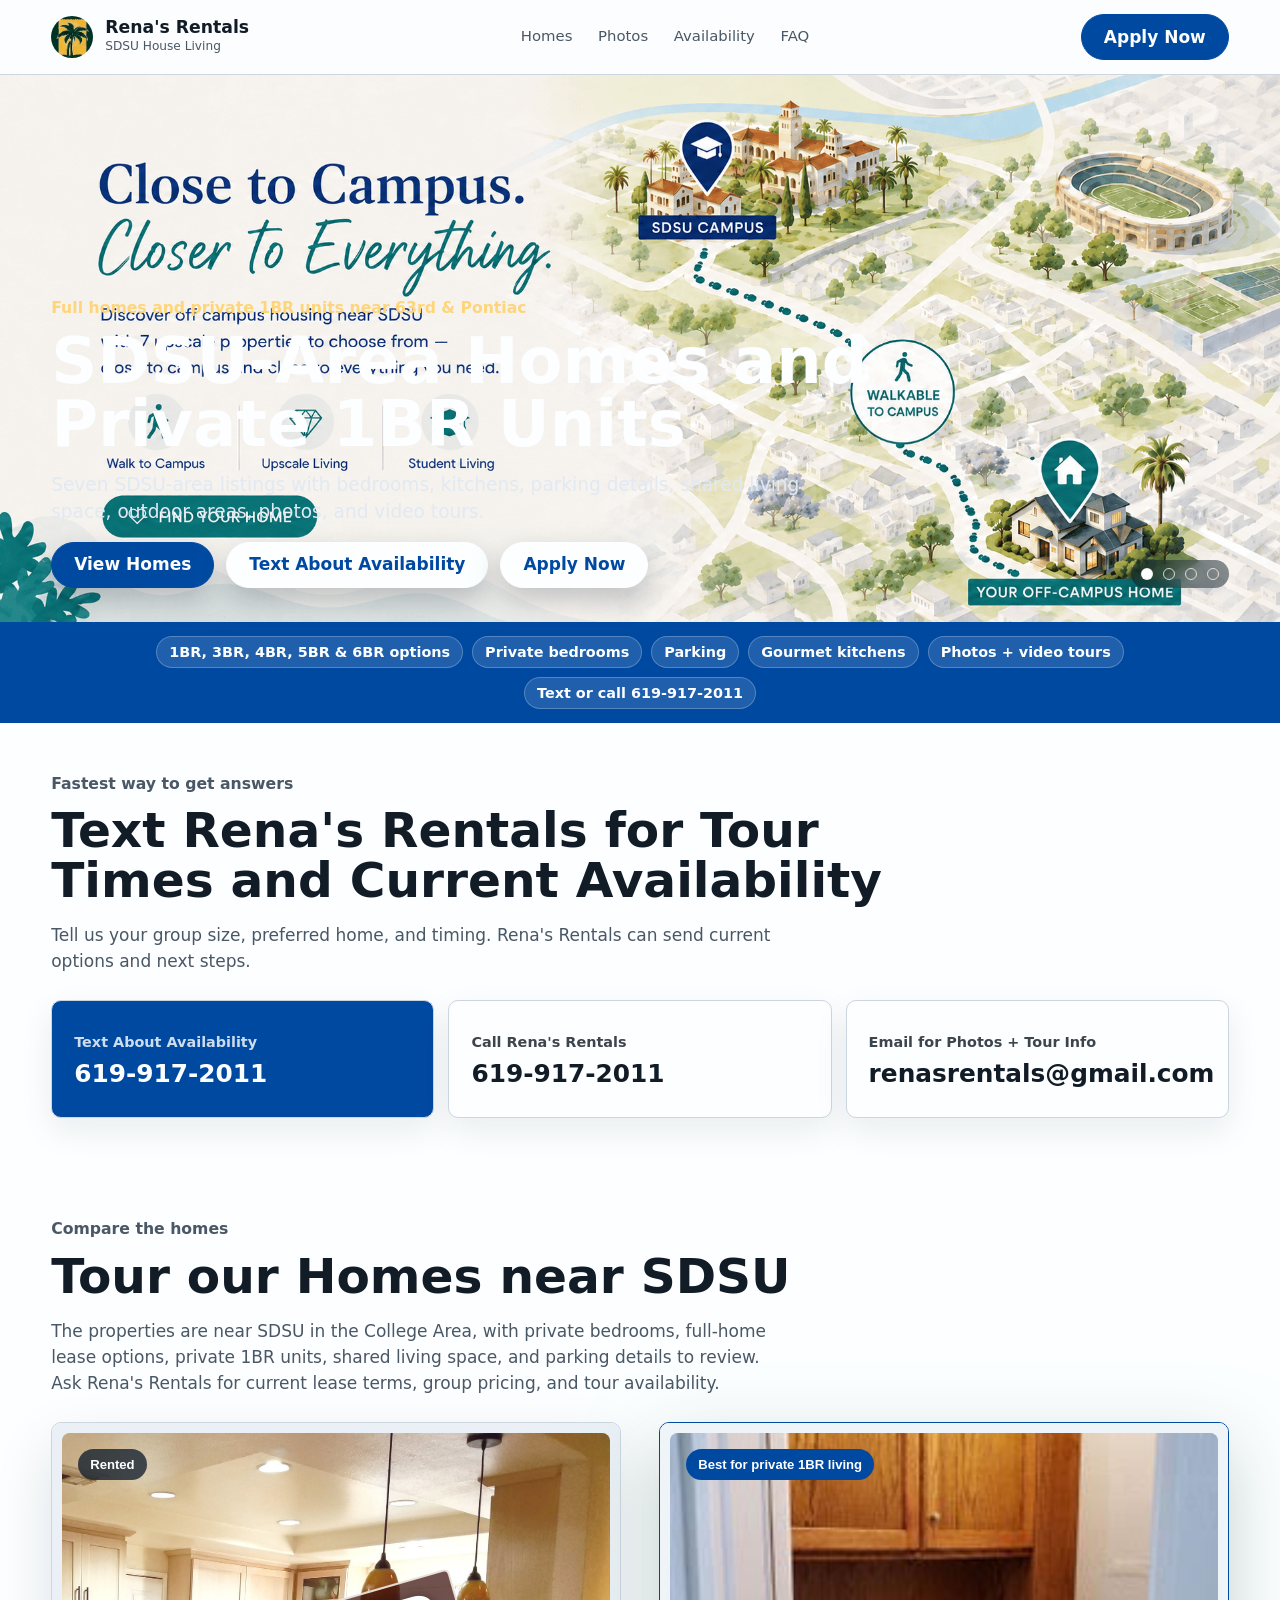
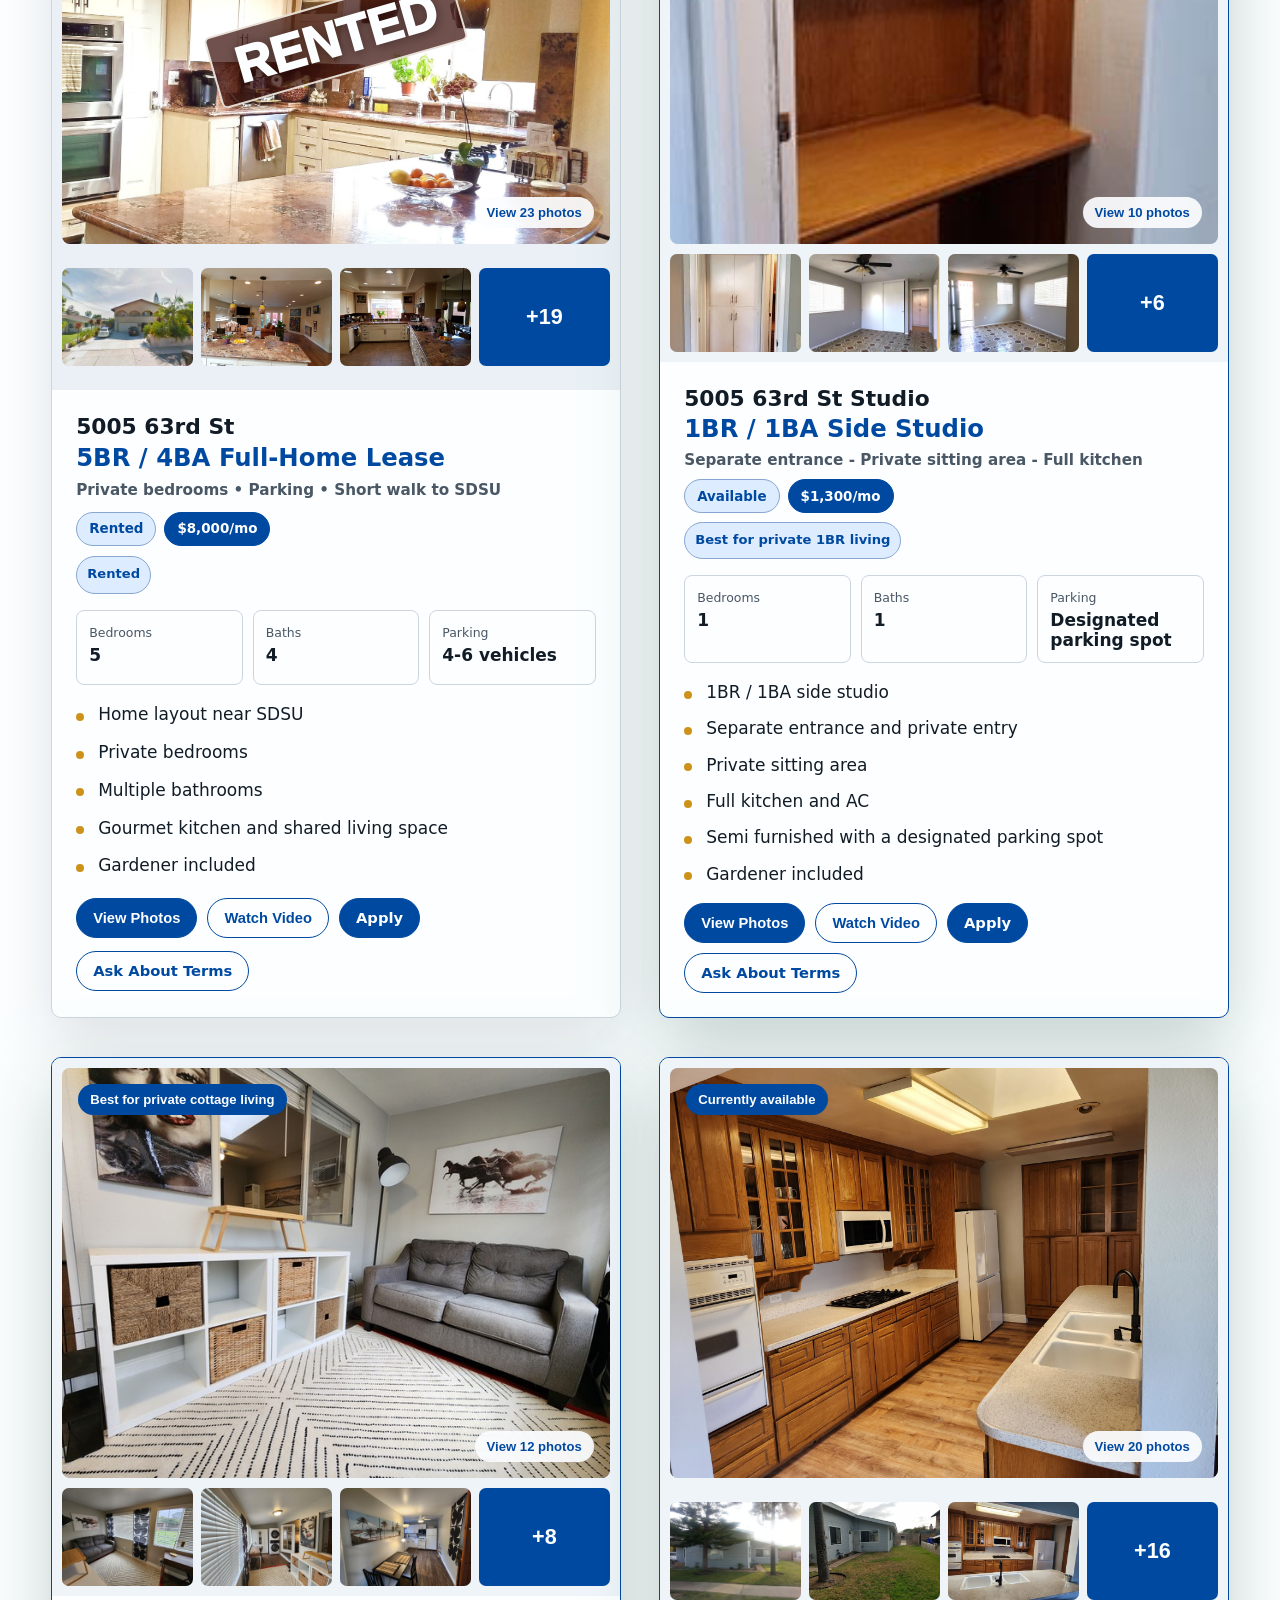
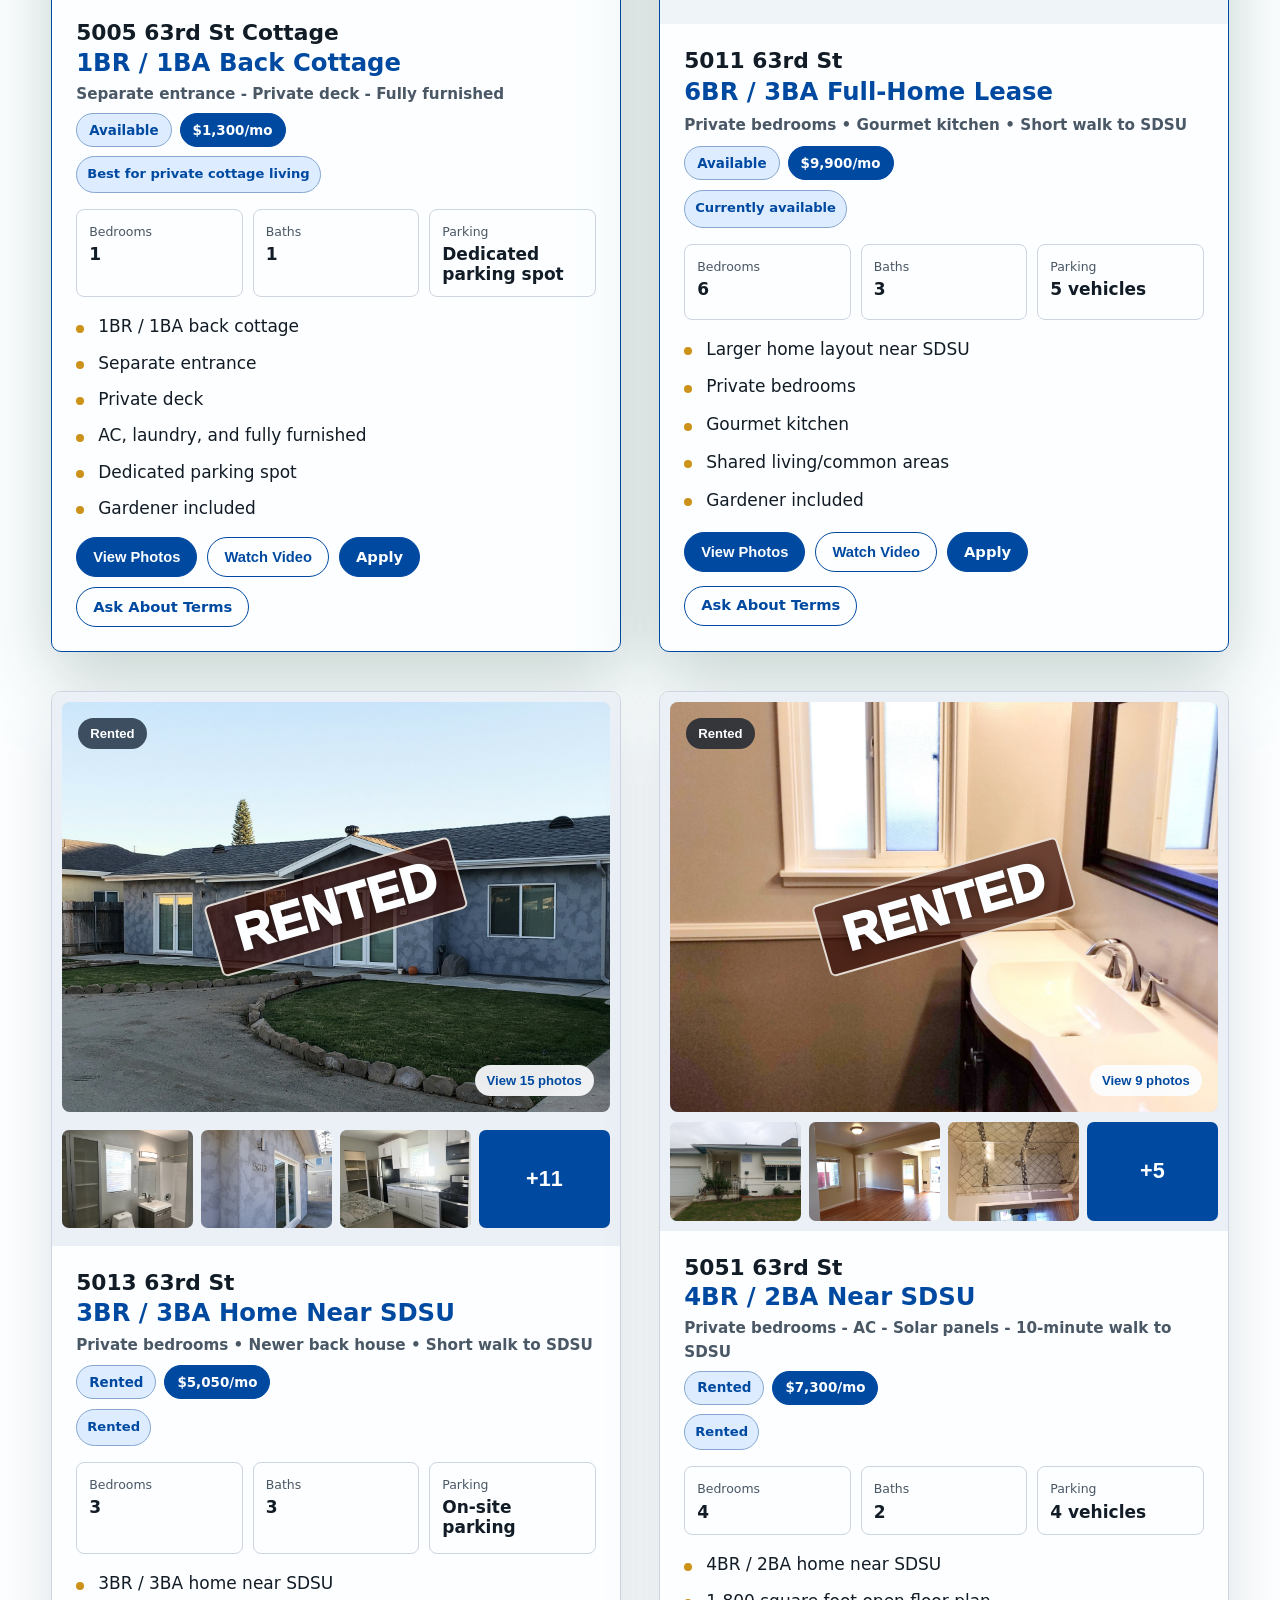
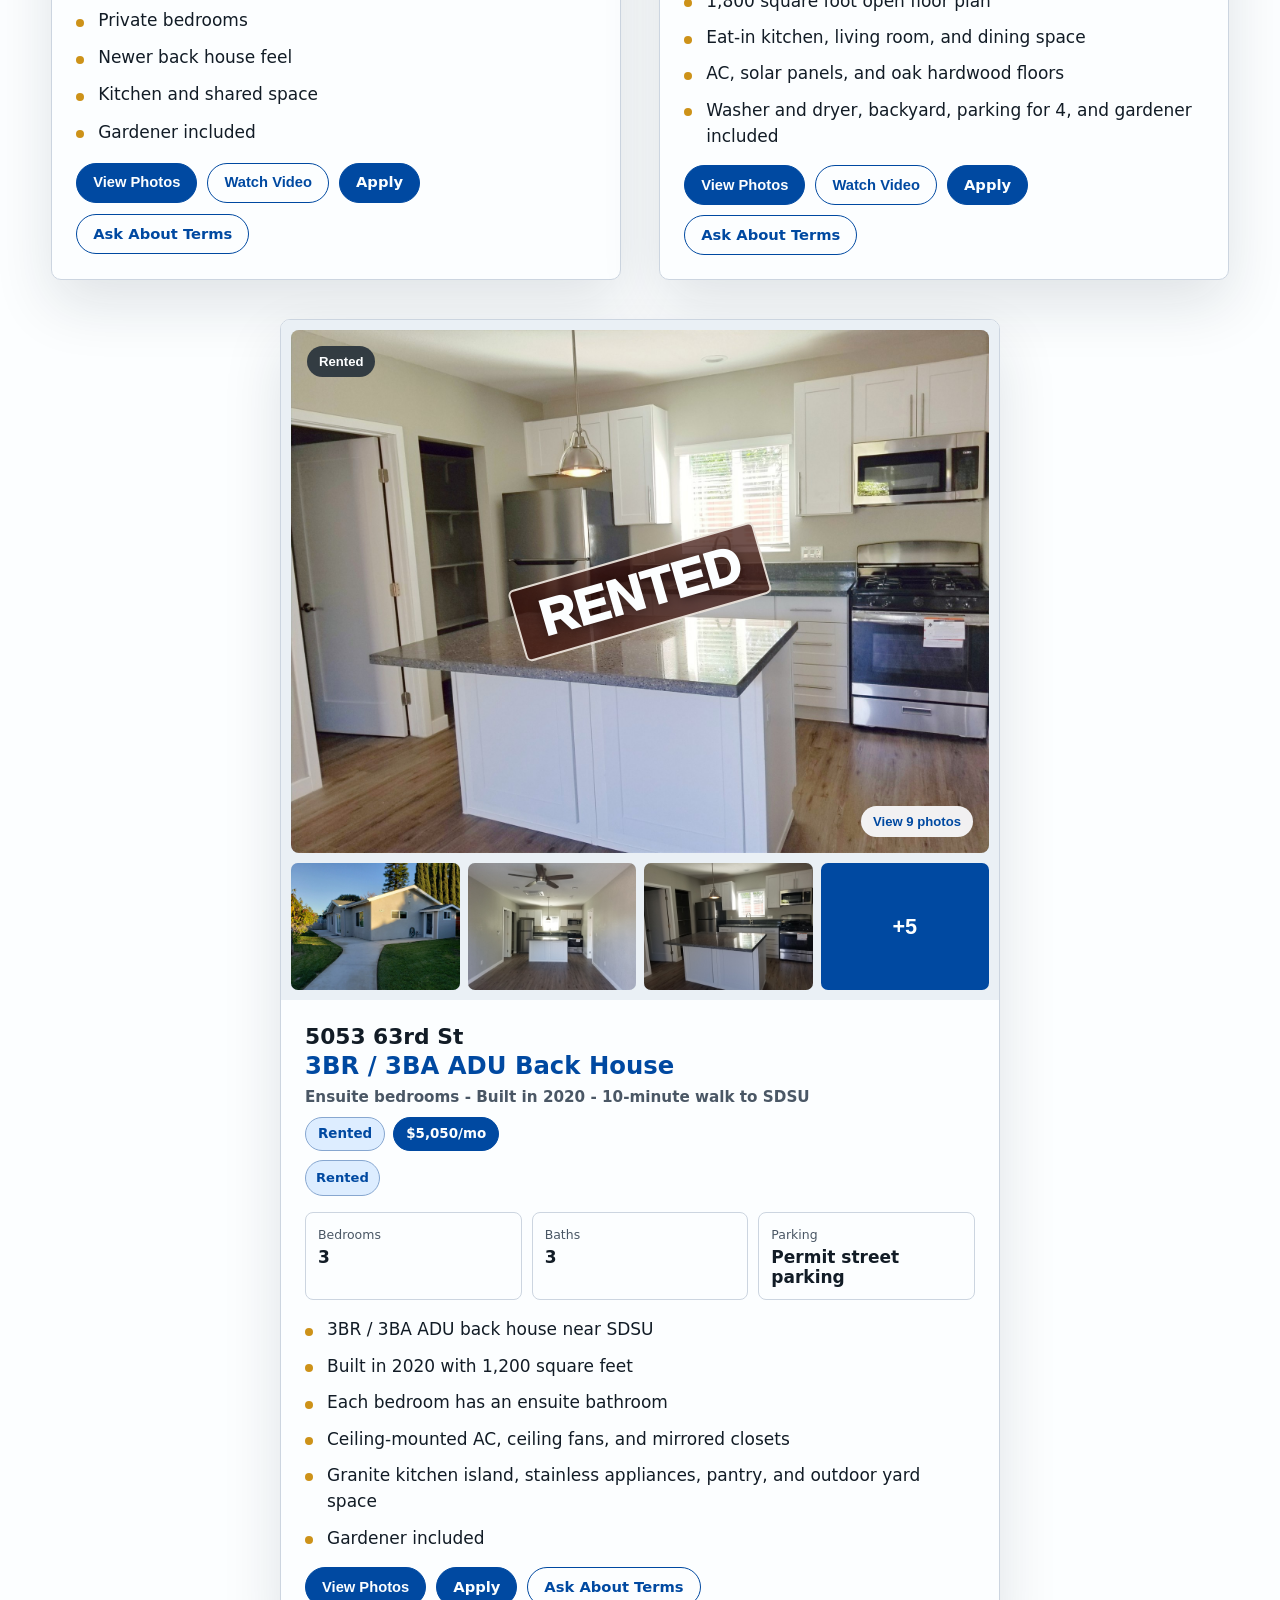
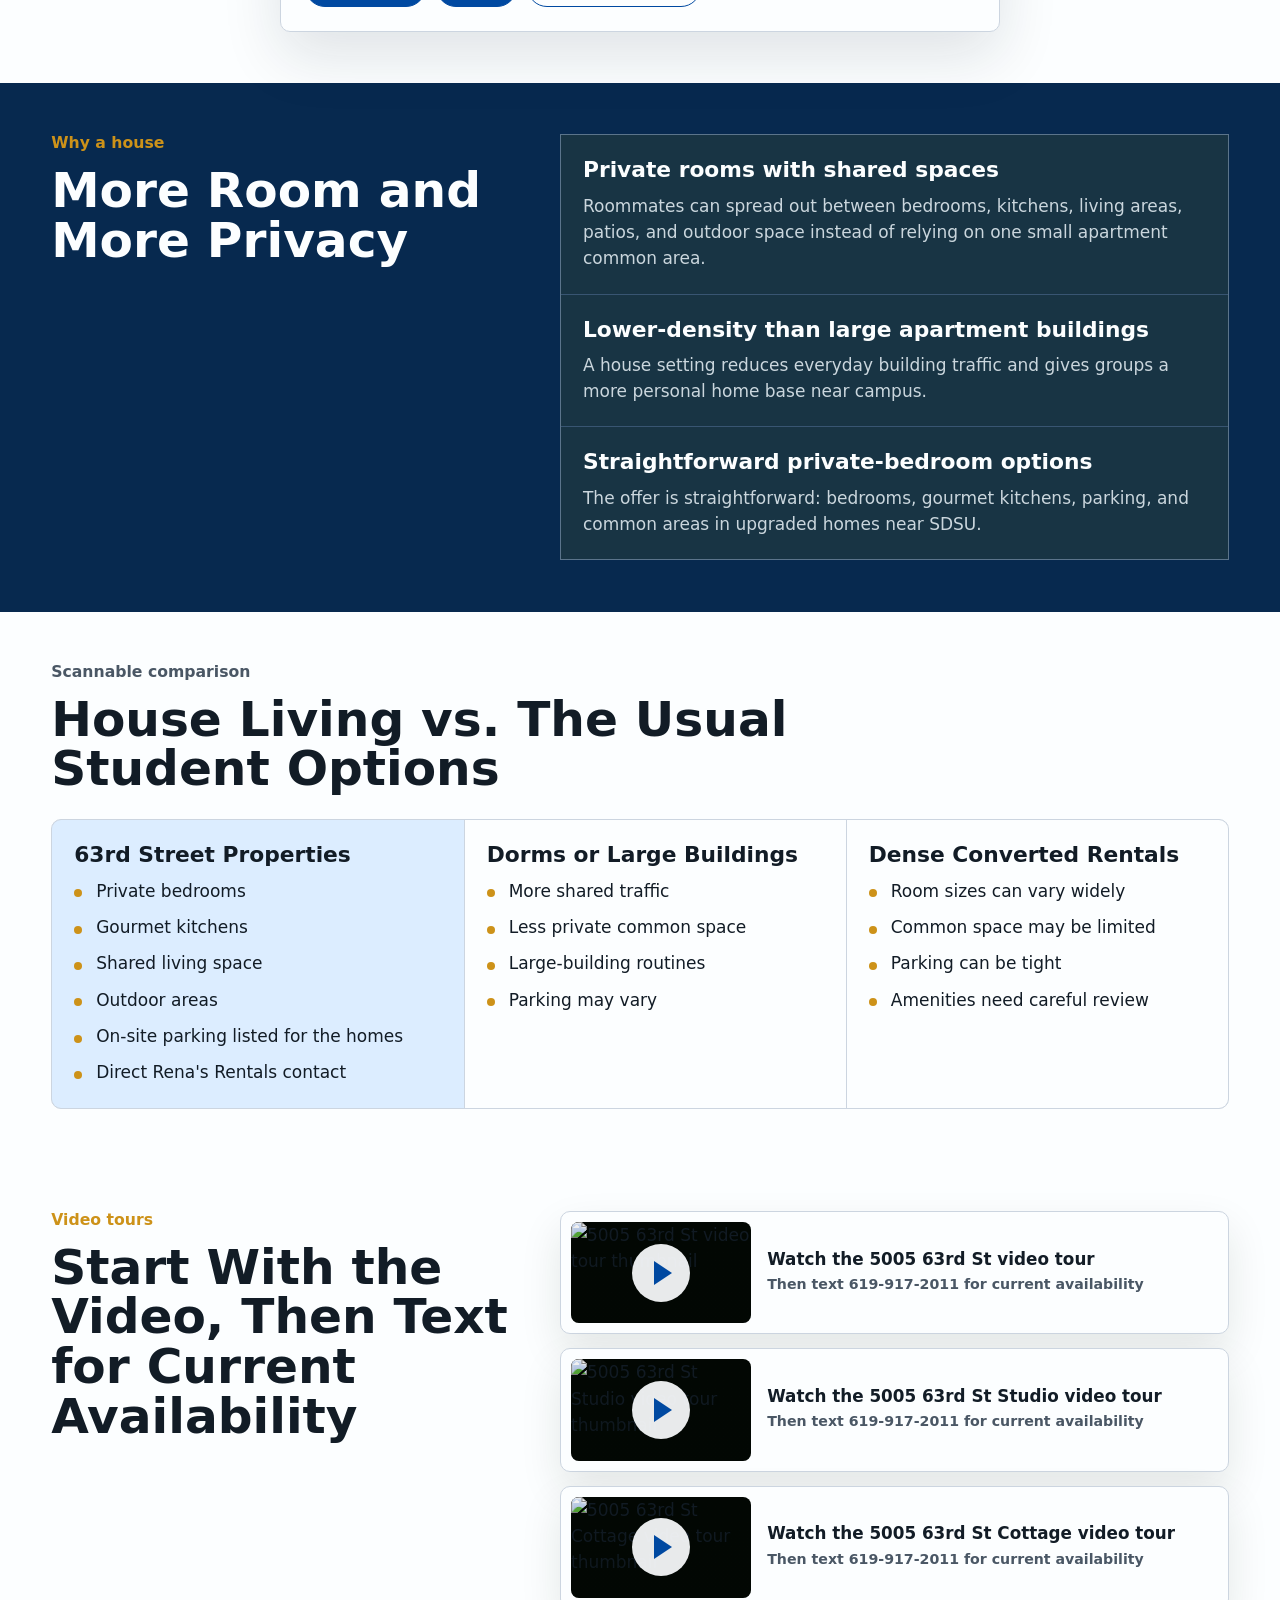
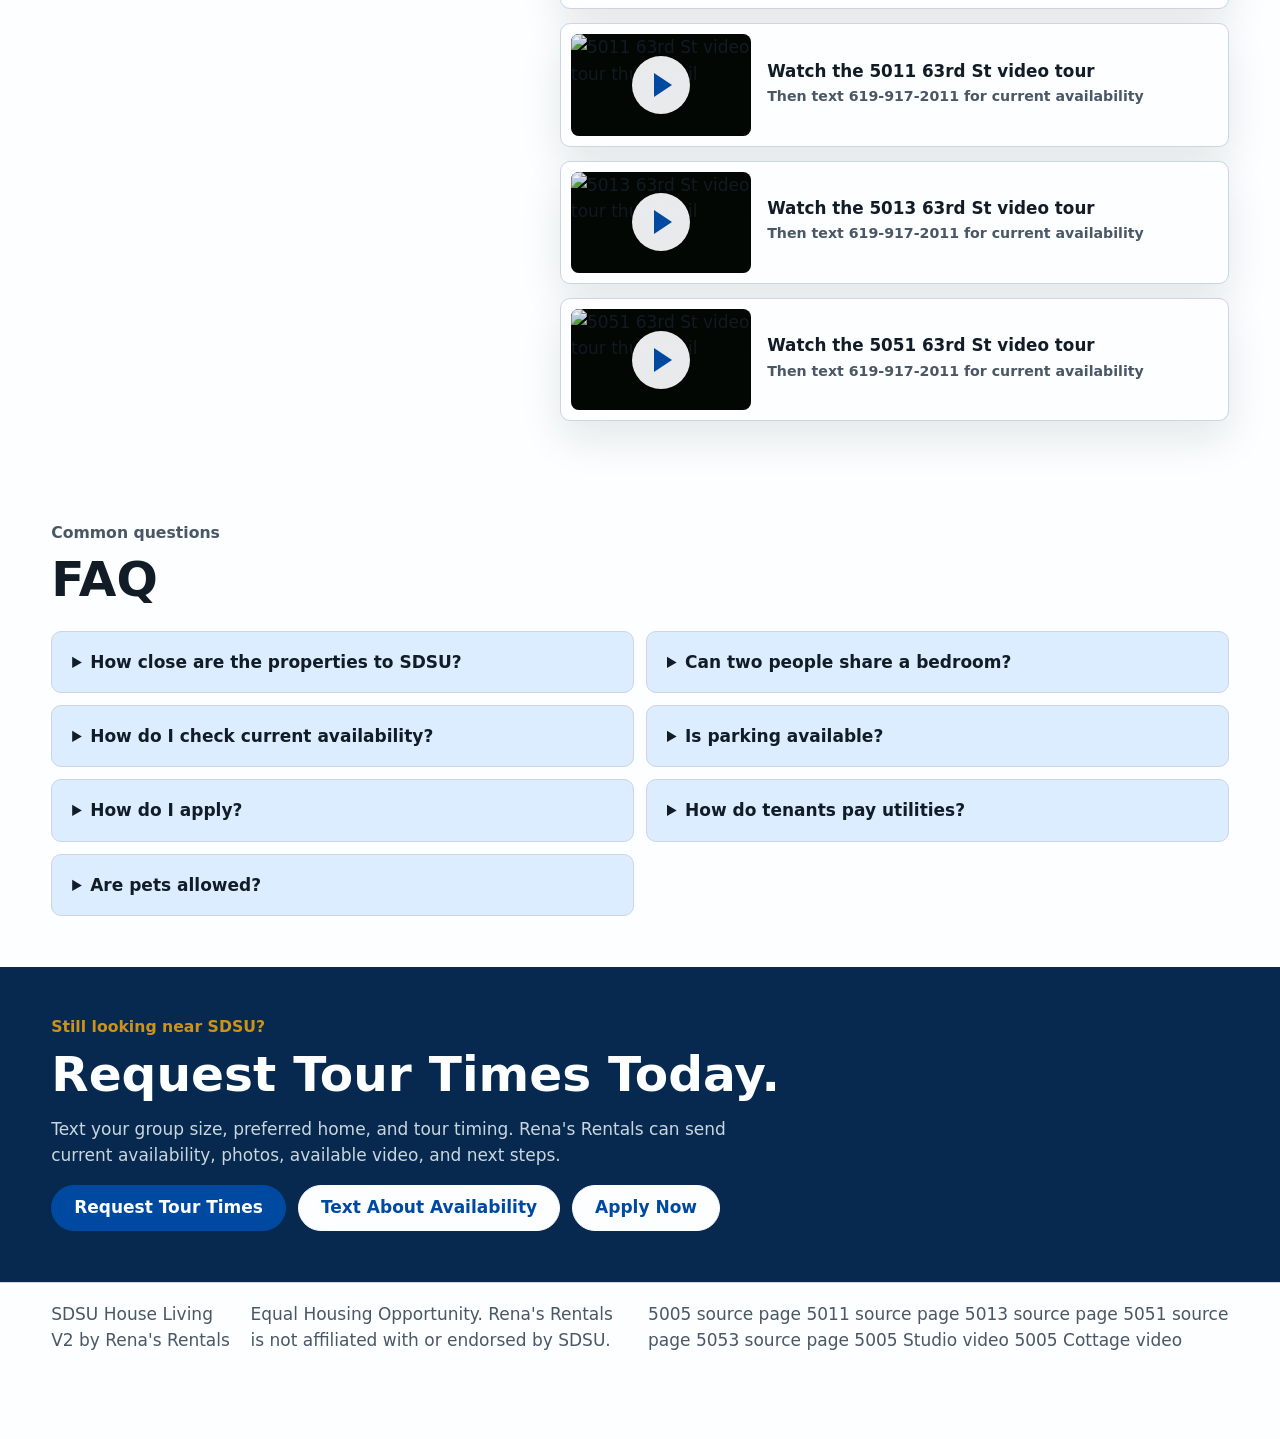
==== commit f7d55f5c: "Remove unrequested newtest sections" ====
--- a/newtest/index.html
+++ b/newtest/index.html
@@ -6,7 +6,7 @@
     <title>SDSU House Living V2 | Homes and 1BR Units Near SDSU</title>
     <meta
       name="description"
-      content="Private-bedroom SDSU-area homes and 1BR units on 63rd Street with parking, kitchens, shared living space, outdoor areas, and parent-friendly tours."
+      content="Private-bedroom SDSU-area homes and 1BR units on 63rd Street with parking, kitchens, shared living space, outdoor areas, photos, and video tours."
     >
     <link rel="stylesheet" href="https://unpkg.com/photoswipe@5.4.4/dist/photoswipe.css">
     <link rel="stylesheet" href="styles-v2.css">
@@ -50,7 +50,7 @@
           <h1 id="hero-title">SDSU-Area Homes and Private 1BR Units</h1>
           <p class="hero-subhead">
             Seven SDSU-area listings with bedrooms, kitchens, parking details, shared living
-            space, outdoor areas, and parent-friendly tours. Have 2-4 people? You can still inquire.
+            space, outdoor areas, photos, and video tours.
           </p>
           <div class="hero-actions" aria-label="Primary actions">
             <a class="button" data-cta="hero_view_homes" href="#homes">View Homes</a>
@@ -98,7 +98,7 @@
       <section class="section" id="homes" aria-labelledby="homes-title">
         <div class="section-heading">
           <p class="eyebrow">Compare the homes</p>
-          <h2 id="homes-title">Tour the 63rd Street Homes, Studio, and Cottage Near SDSU</h2>
+          <h2 id="homes-title">Tour our Homes near SDSU</h2>
           <p>
             The properties are near SDSU in the College Area, with private bedrooms,
             full-home lease options, private 1BR units, shared living space, and parking details to review.
@@ -106,10 +106,6 @@
           </p>
         </div>
         <div class="property-grid" id="property-cards" aria-live="polite"></div>
-        <p class="property-note">
-          These listings include full-home and private 1BR options near SDSU. Have 2-4 people?
-          You can still inquire about current options and tour availability.
-        </p>
       </section>
 
       <section class="section proof-section" aria-labelledby="why-title">
@@ -181,44 +177,6 @@
         <div class="video-grid" id="video-grid"></div>
       </section>
 
-      <section class="section group-section" id="groups" aria-labelledby="groups-title">
-        <div>
-          <p class="eyebrow">Partial groups welcome</p>
-          <h2 id="groups-title">Have 2-4 People? Start the Conversation Now.</h2>
-        </div>
-        <p>
-          Roommate groups or individual bedroom options are welcome. Tell us your current group size,
-          timing, and preferred home. We can explain current options, tour availability, and next steps.
-        </p>
-        <a class="button" data-cta="smaller_group_inquiry" href="#tour">Ask About Group Options</a>
-      </section>
-
-      <section class="section parent-section" id="parents" aria-labelledby="parents-title">
-        <div class="parent-copy">
-          <p class="eyebrow">For parents and guarantors</p>
-          <h2 id="parents-title">Easy for Parents to Review From Anywhere</h2>
-          <p>
-            Parents and guarantors can join tours, review photos and available videos, and ask clear
-            questions about rent, parking, application steps, and current group availability.
-          </p>
-          <ul class="check-list">
-            <li>Photos and available video tours</li>
-            <li>Parents/guarantors can join tours</li>
-            <li>Clear rent, lease, parking, and application steps</li>
-            <li>Direct communication with Rena's Rentals</li>
-            <li>Bedrooms, kitchens, bathrooms, and shared spaces</li>
-          </ul>
-          <a class="button" data-cta="parent_tour" href="mailto:renasrentals@gmail.com?subject=Parent-friendly%2063rd%20Street%20tour%20request">Request a Parent-Friendly Tour</a>
-        </div>
-        <div class="parent-panel">
-          <h3>What to text first</h3>
-          <p>Use this format so Rena can respond with the right tour options:</p>
-          <blockquote>
-            Hi Rena, we are looking near SDSU. Group size: __. Preferred home: 5005 / 5005 Studio / 5005 Cottage / 5011 / 5013 / 5051 / 5053 / either. Tour type: in-person / video. Parking needs: __.
-          </blockquote>
-        </div>
-      </section>
-
       <section class="section faq-section" id="faq" aria-labelledby="faq-title">
         <div class="section-heading">
           <p class="eyebrow">Common questions</p>
--- a/newtest/styles-v2.css
+++ b/newtest/styles-v2.css
@@ -1030,31 +1030,6 @@
   border-left: 18px solid var(--green);
 }
 
-.group-section {
-  display: grid;
-  grid-template-columns: minmax(260px, 0.8fr) minmax(280px, 1fr) auto;
-  gap: clamp(16px, 3vw, 28px);
-  align-items: center;
-  background: var(--green);
-  color: var(--paper);
-}
-
-.group-section .eyebrow {
-  color: var(--hero-accent);
-}
-
-.group-section p {
-  margin: 0;
-  color: var(--hero-copy-muted);
-}
-
-.group-section .button {
-  background: var(--paper);
-  border-color: var(--paper);
-  color: var(--green);
-  white-space: nowrap;
-}
-
 .faq-grid p {
   color: var(--muted);
 }
@@ -1279,23 +1254,20 @@
 }
 
 .theme-preview .hero .button,
-.theme-preview .hero .button-secondary,
-.theme-preview .group-section .button {
+.theme-preview .hero .button-secondary {
   background: var(--color-accent);
   border-color: var(--color-accent);
   color: white;
 }
 
 .theme-preview .hero .button:hover,
-.theme-preview .hero .button-secondary:hover,
-.theme-preview .group-section .button:hover {
+.theme-preview .hero .button-secondary:hover {
   background: color-mix(in srgb, var(--color-accent) 78%, var(--color-primary));
   border-color: color-mix(in srgb, var(--color-accent) 78%, var(--color-primary));
   color: white;
 }
 
 .theme-preview .proof-section,
-.theme-preview .group-section,
 .theme-preview .final-cta {
   background: var(--color-primary);
   color: white;
@@ -1404,13 +1376,8 @@
   }
 
   .contact-grid,
-  .group-section,
   .faq-grid {
     grid-template-columns: 1fr;
-  }
-
-  .group-section .button {
-    justify-self: start;
   }
 }
 
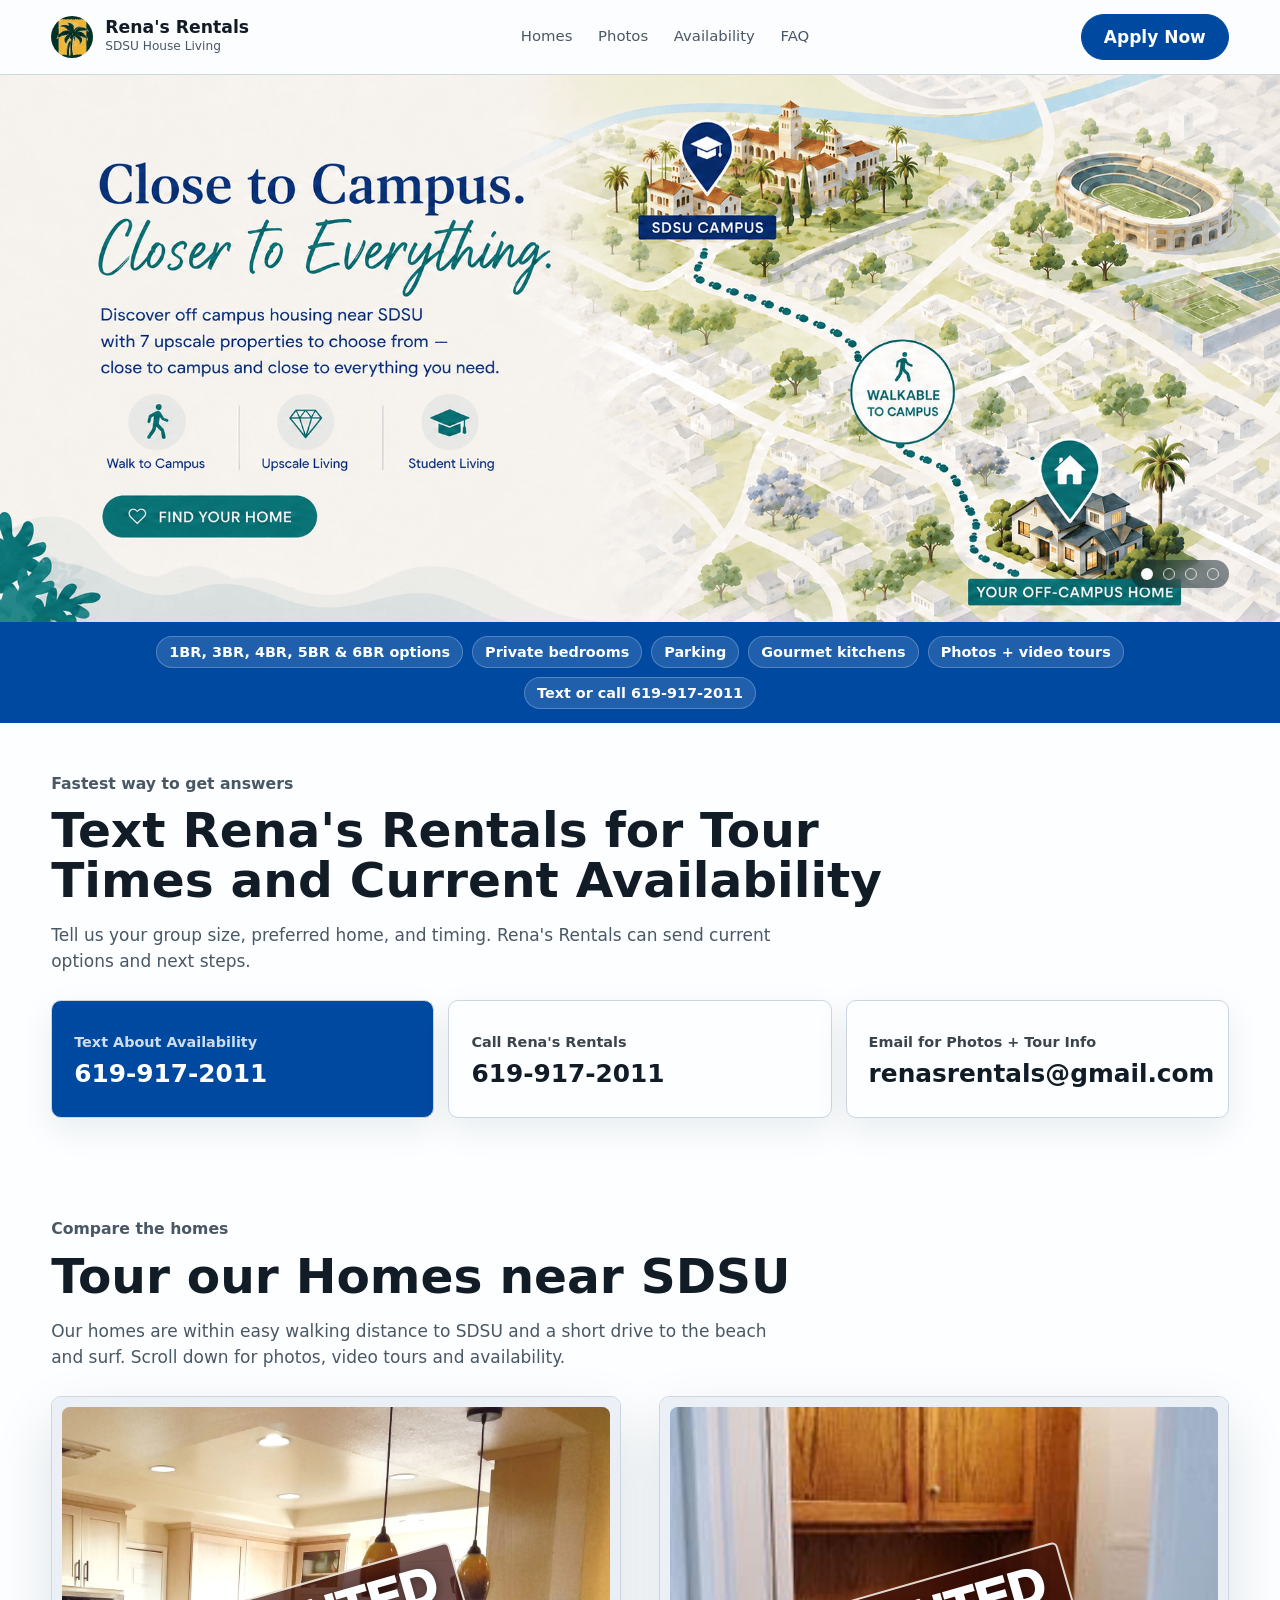
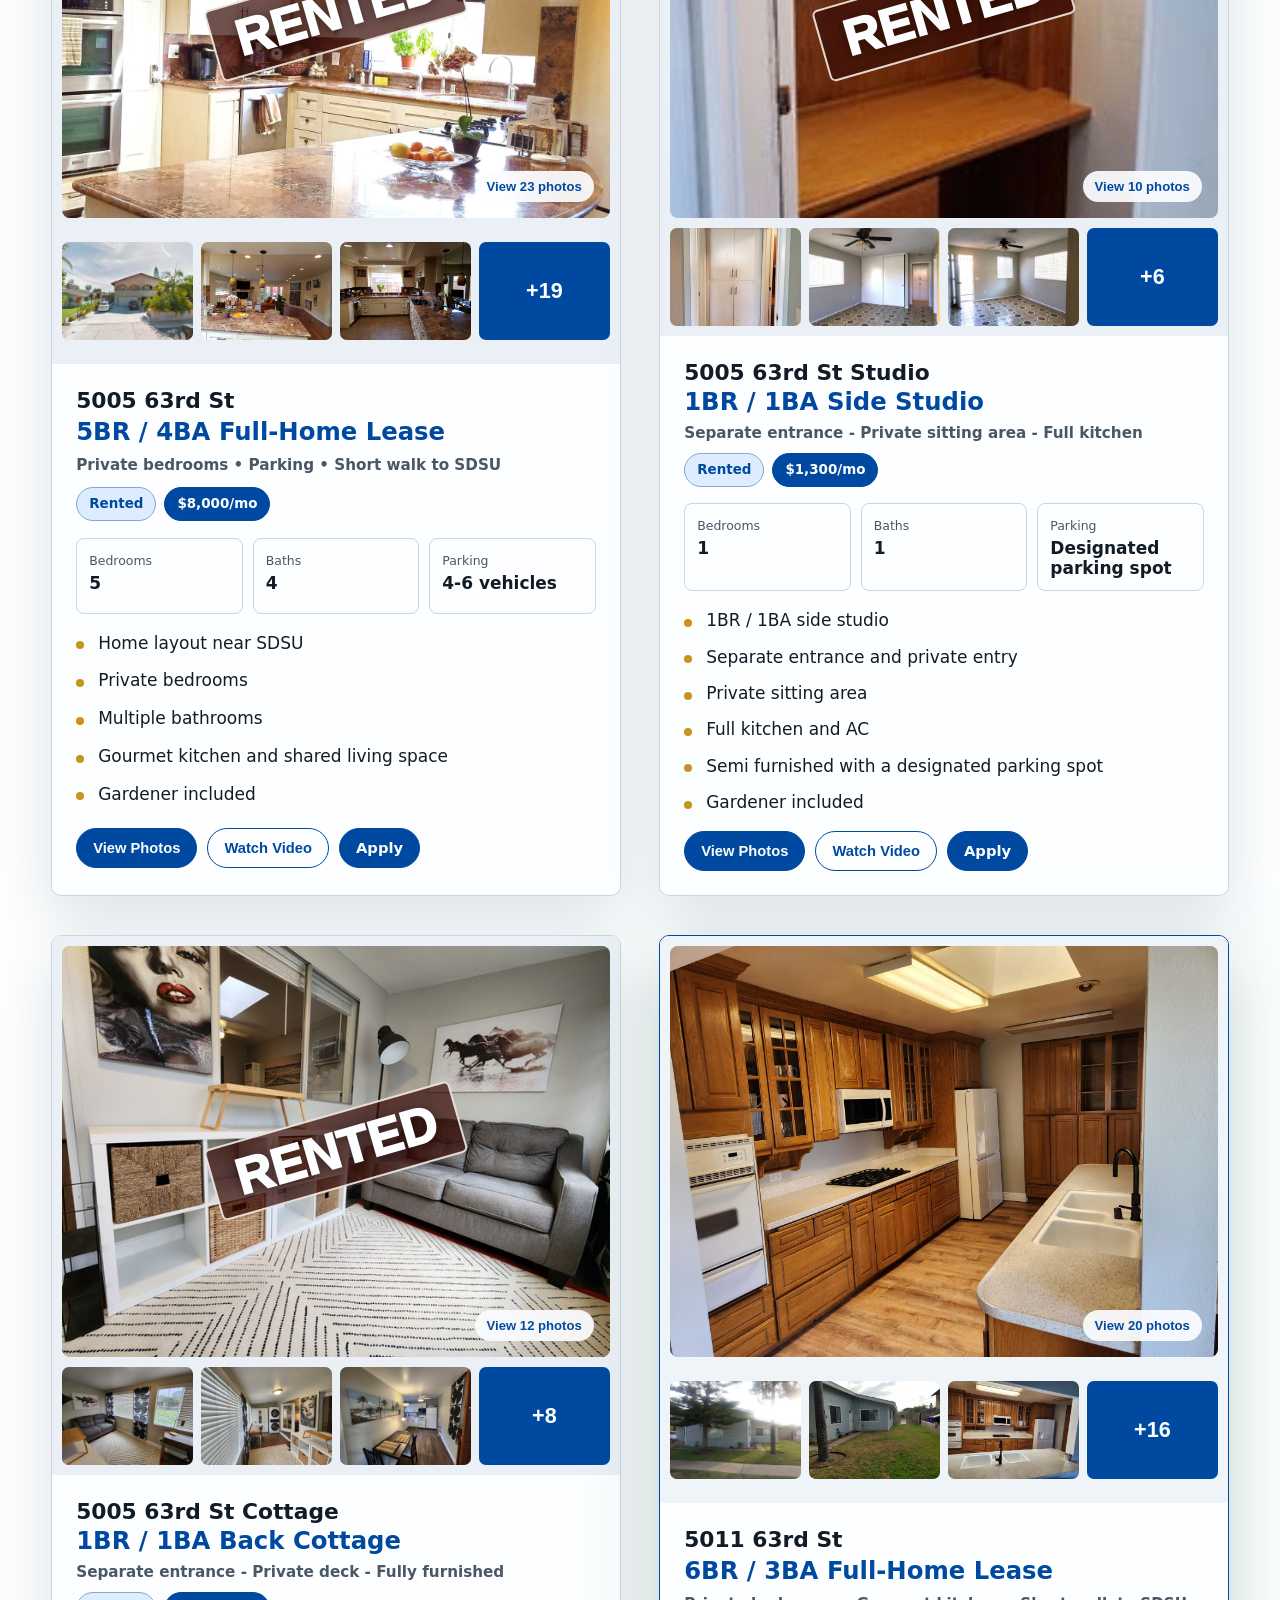
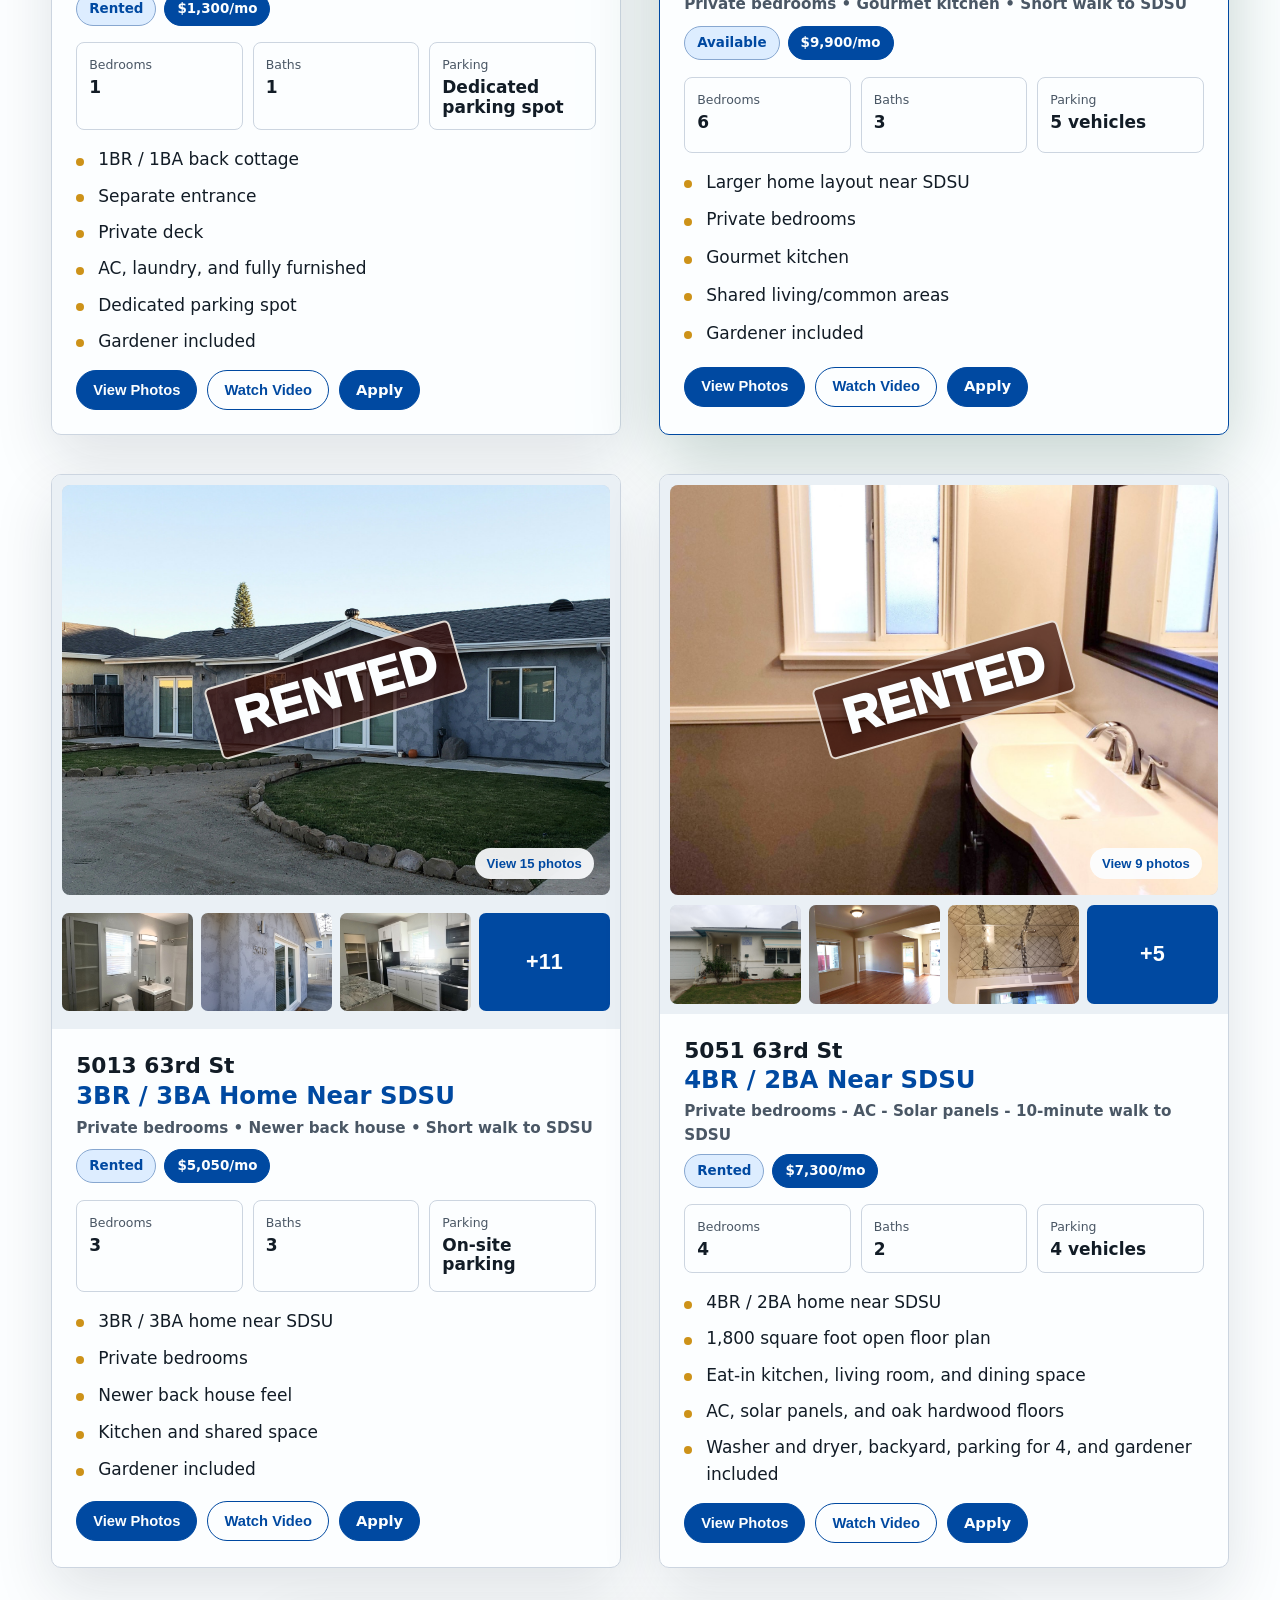
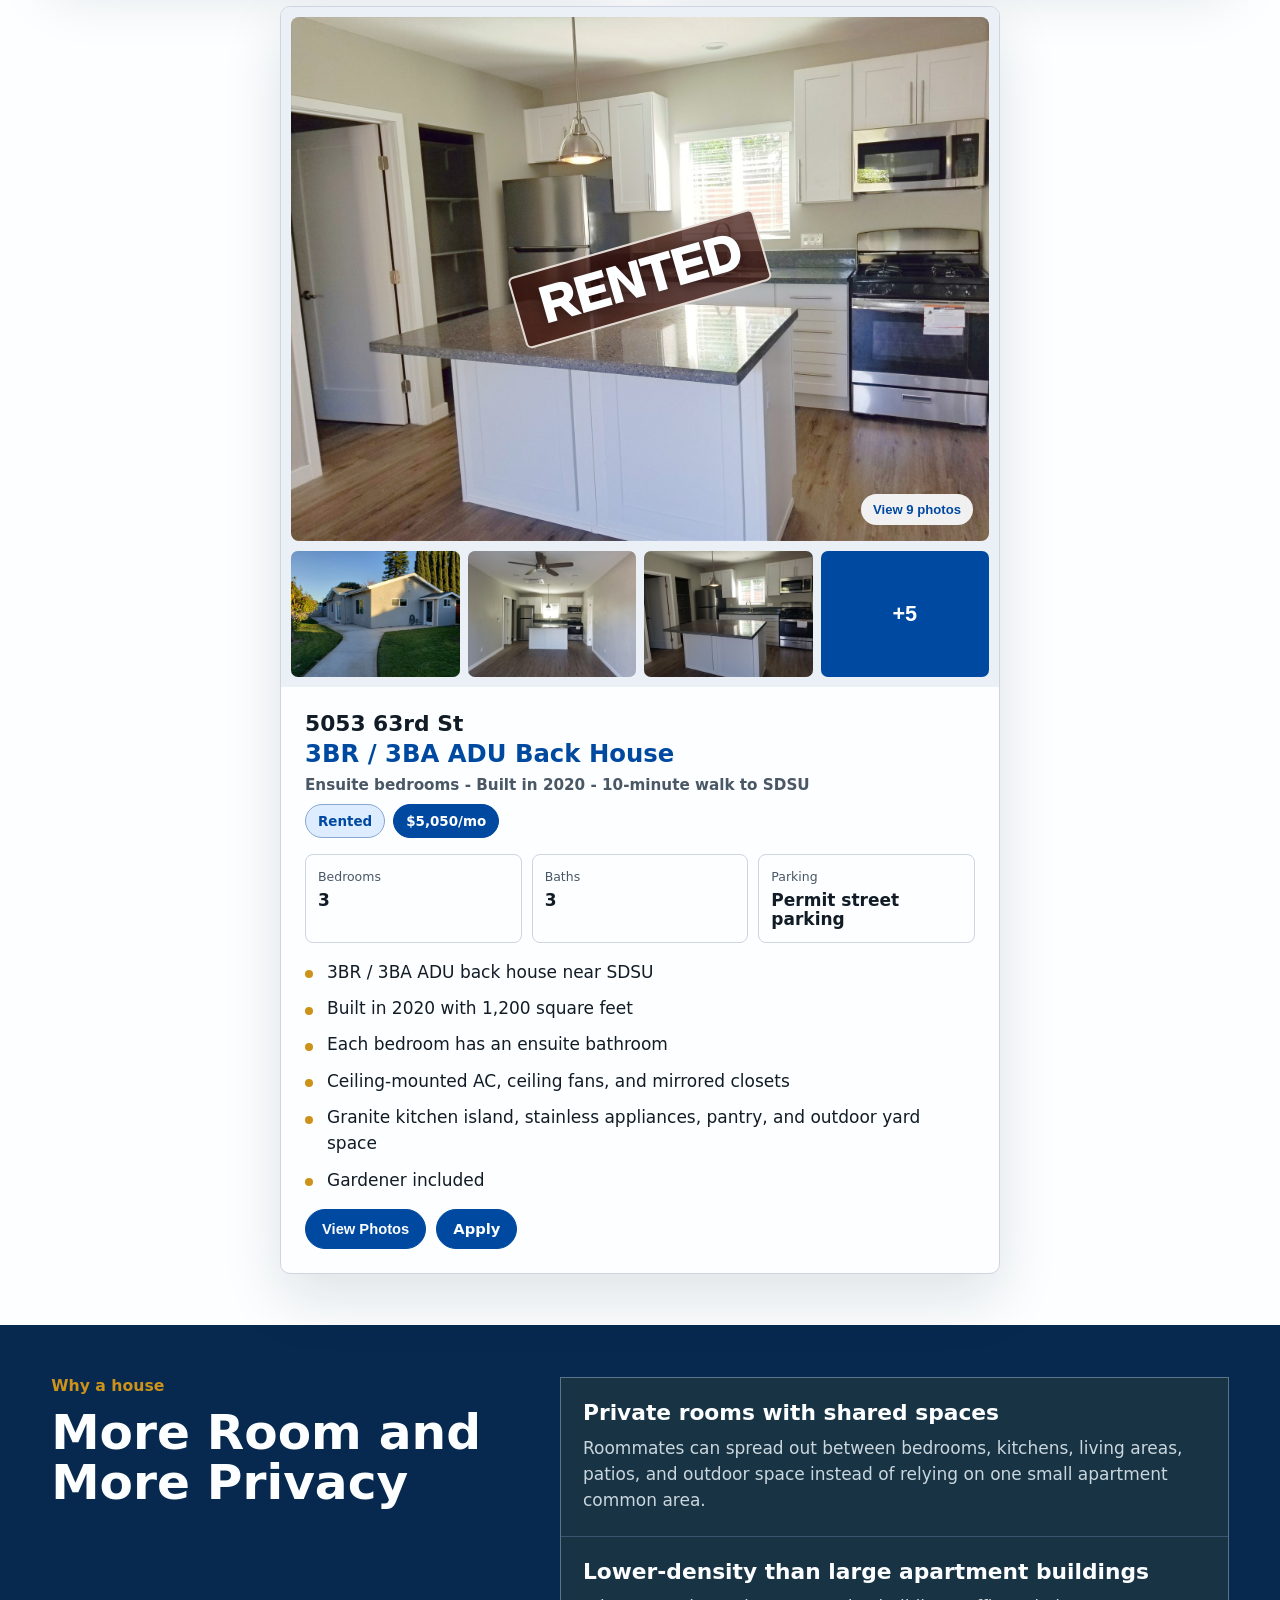
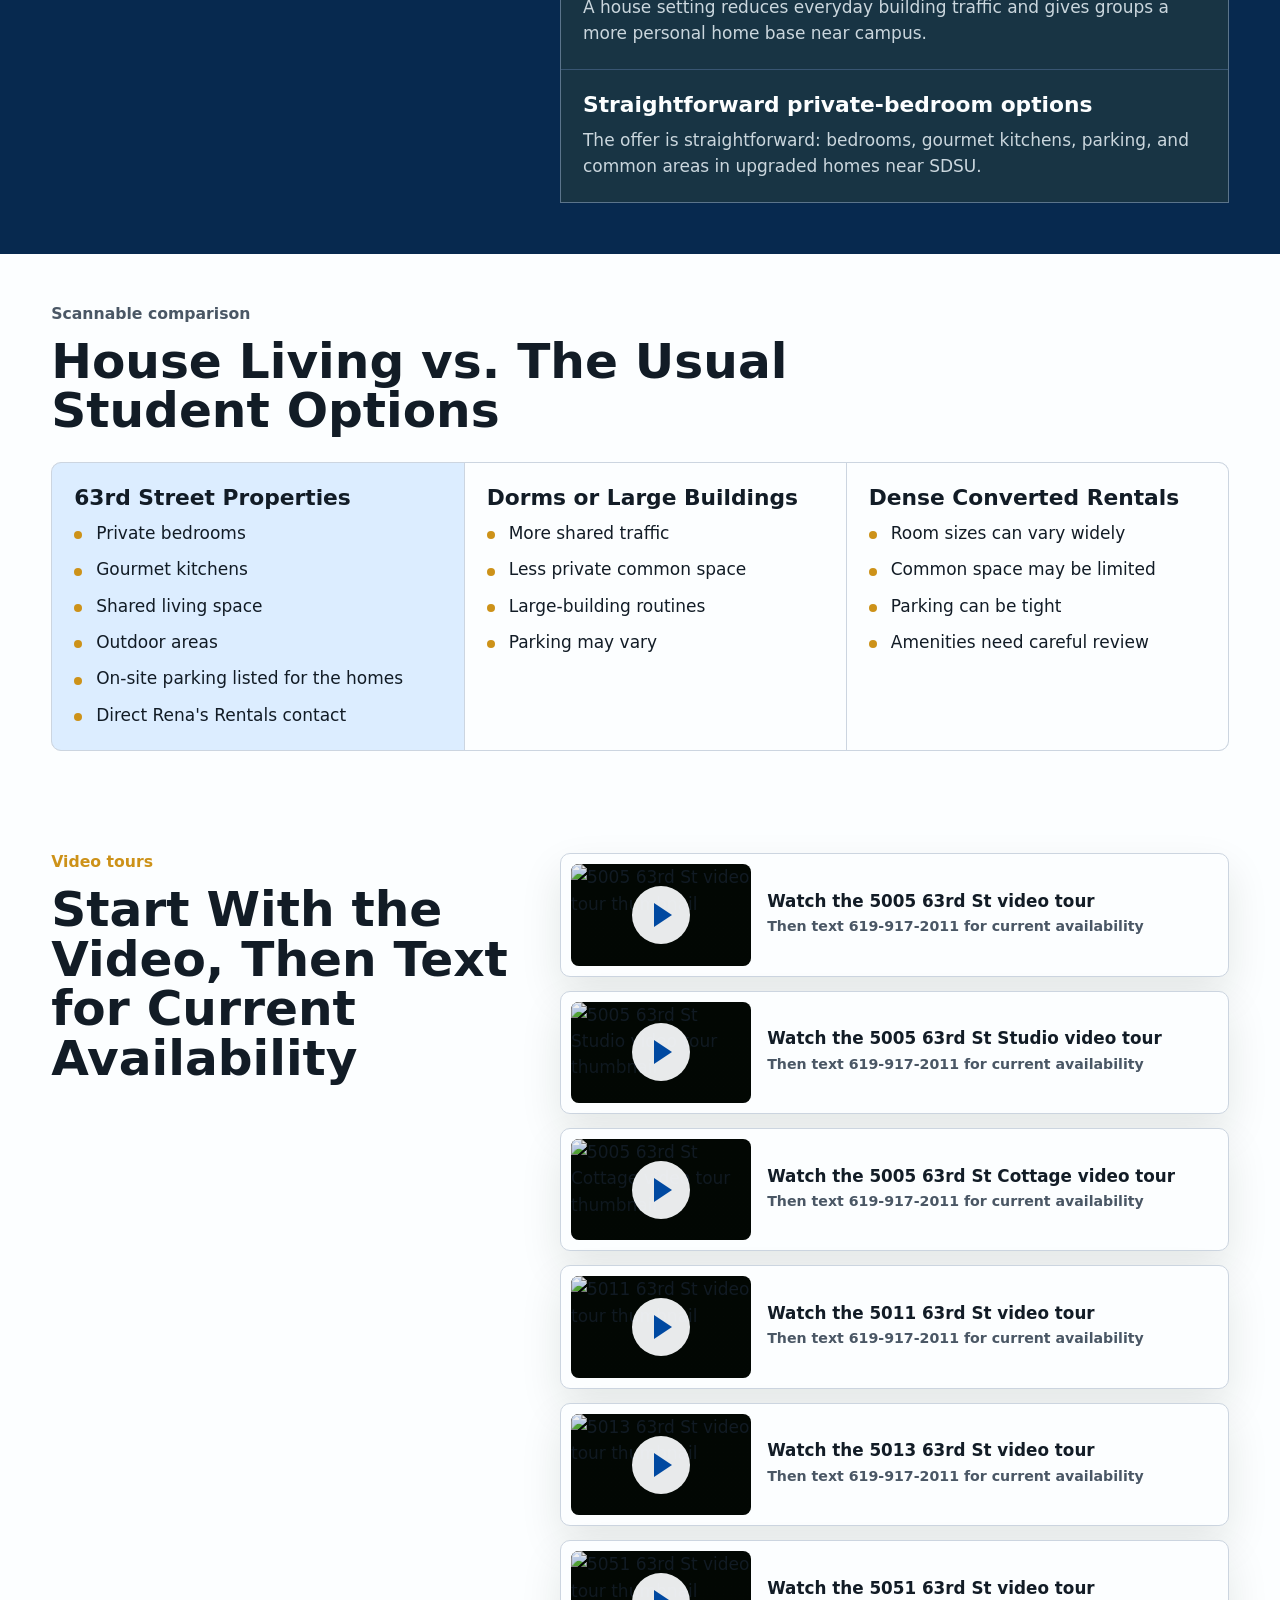
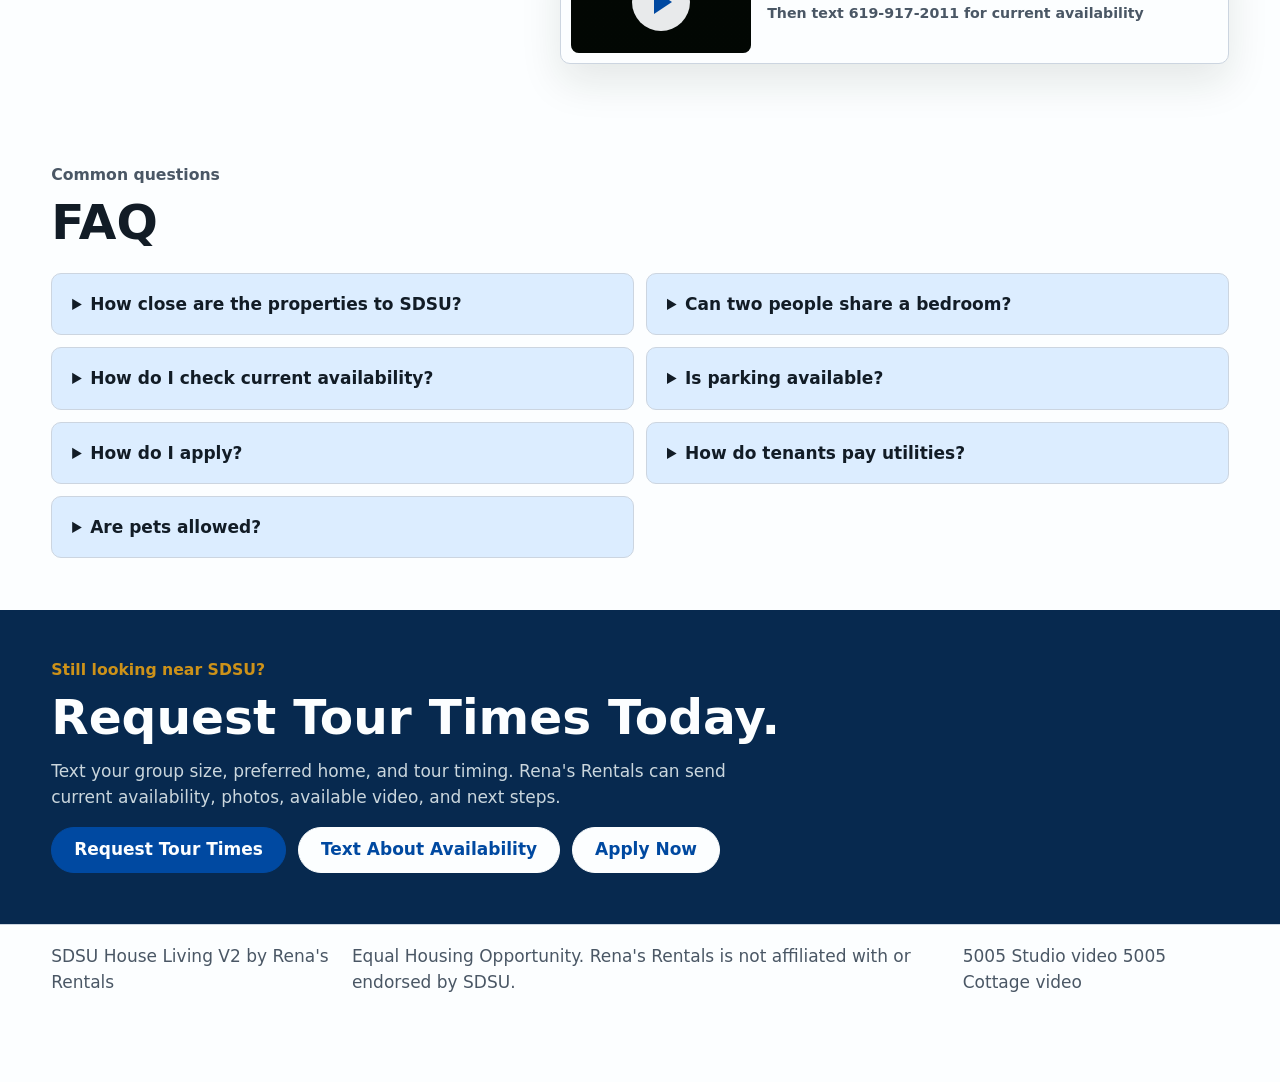
==== commit bd32c6cf: "Apply newtest listing copy cleanup" ====
--- a/newtest/index.html
+++ b/newtest/index.html
@@ -26,11 +26,11 @@
         <a href="#tour">Availability</a>
         <a href="#faq">FAQ</a>
       </nav>
-      <a class="button header-cta" data-cta="apply_header" href="https://renasrentals.tenantcloud.com/listing/610773" target="_blank" rel="noopener noreferrer">Apply Now</a>
+      <a class="button header-cta" data-cta="apply_header" href="https://renasrentals.tenantcloud.com/" target="_blank" rel="noopener noreferrer">Apply Now</a>
     </header>
 
     <main id="top">
-      <section class="hero" aria-labelledby="hero-title">
+      <section class="hero" aria-label="Rena's Rentals homes near SDSU">
         <div class="hero-slider" data-hero-slider aria-roledescription="carousel" aria-label="Rena's Rentals hero images">
           <div class="hero-slides">
             <img class="hero-slide is-active" src="assets/hero/hero-close-to-campus.png" alt="Illustrated map showing Rena's Rentals off-campus housing near the SDSU campus" data-hero-slide>
@@ -43,19 +43,6 @@
             <button class="hero-dot" type="button" data-hero-dot="1" aria-label="Show short drive to surf driveway image" aria-selected="false"></button>
             <button class="hero-dot" type="button" data-hero-dot="2" aria-label="Show SDSU walk to campus image" aria-selected="false"></button>
             <button class="hero-dot" type="button" data-hero-dot="3" aria-label="Show surf living room image" aria-selected="false"></button>
-          </div>
-        </div>
-        <div class="hero-copy">
-          <p class="eyebrow">Full homes and private 1BR units near 63rd & Pontiac</p>
-          <h1 id="hero-title">SDSU-Area Homes and Private 1BR Units</h1>
-          <p class="hero-subhead">
-            Seven SDSU-area listings with bedrooms, kitchens, parking details, shared living
-            space, outdoor areas, photos, and video tours.
-          </p>
-          <div class="hero-actions" aria-label="Primary actions">
-            <a class="button" data-cta="hero_view_homes" href="#homes">View Homes</a>
-            <a class="button button-secondary" data-cta="hero_text_availability" href="sms:+16199172011?&body=Hi%20Rena%2C%20I%27m%20interested%20in%20current%20availability%20near%20SDSU.">Text About Availability</a>
-            <a class="button button-secondary" data-cta="apply_hero" href="https://renasrentals.tenantcloud.com/listing/610773" target="_blank" rel="noopener noreferrer">Apply Now</a>
           </div>
         </div>
       </section>
@@ -100,9 +87,7 @@
           <p class="eyebrow">Compare the homes</p>
           <h2 id="homes-title">Tour our Homes near SDSU</h2>
           <p>
-            The properties are near SDSU in the College Area, with private bedrooms,
-            full-home lease options, private 1BR units, shared living space, and parking details to review.
-            Ask Rena's Rentals for current lease terms, group pricing, and tour availability.
+            Our homes are within easy walking distance to SDSU and a short drive to the beach and surf. Scroll down for photos, video tours and availability.
           </p>
         </div>
         <div class="property-grid" id="property-cards" aria-live="polite"></div>
@@ -192,7 +177,7 @@
         <div class="hero-actions">
           <a class="button" data-cta="sticky_tour" href="#tour">Request Tour Times</a>
           <a class="button button-secondary" data-cta="sticky_text" href="sms:+16199172011?&body=Hi%20Rena%2C%20I%27m%20interested%20in%20current%20group%20options%20for%20the%2063rd%20Street%20homes%20near%20SDSU.">Text About Availability</a>
-          <a class="button button-secondary" data-cta="apply_final" href="https://renasrentals.tenantcloud.com/listing/610773" target="_blank" rel="noopener noreferrer">Apply Now</a>
+          <a class="button button-secondary" data-cta="apply_final" href="https://renasrentals.tenantcloud.com/" target="_blank" rel="noopener noreferrer">Apply Now</a>
         </div>
       </section>
     </main>
@@ -201,11 +186,6 @@
       <p>SDSU House Living V2 by Rena's Rentals</p>
       <p>Equal Housing Opportunity. Rena's Rentals is not affiliated with or endorsed by SDSU.</p>
       <p>
-        <a href="https://renamilstein5.wixsite.com/website-1/5005-63rd-st" target="_blank" rel="noreferrer">5005 source page</a>
-        <a href="https://renamilstein5.wixsite.com/website-1/5011-63rd-st" target="_blank" rel="noreferrer">5011 source page</a>
-        <a href="https://renamilstein5.wixsite.com/website-1/5013-63rd-st" target="_blank" rel="noreferrer">5013 source page</a>
-        <a href="https://renamilstein5.wixsite.com/website-1/5051-63rd-st" target="_blank" rel="noreferrer">5051 source page</a>
-        <a href="https://renamilstein5.wixsite.com/website-1/5053-63rd-st" target="_blank" rel="noreferrer">5053 source page</a>
         <a href="https://youtu.be/7ZubFYE0P1o" target="_blank" rel="noreferrer">5005 Studio video</a>
         <a href="https://youtu.be/VcvTbG7YdQI" target="_blank" rel="noreferrer">5005 Cottage video</a>
       </p>
@@ -214,7 +194,7 @@
     <div class="mobile-cta" aria-label="Quick contact actions">
       <a data-cta="sticky_text" href="sms:+16199172011?&body=Hi%20Rena%2C%20I%27m%20interested%20in%20current%20group%20options%20for%20the%2063rd%20Street%20homes%20near%20SDSU.">Text</a>
       <a data-cta="sticky_call" href="tel:+16199172011">Call</a>
-      <a data-cta="apply_mobile" href="https://renasrentals.tenantcloud.com/listing/610773" target="_blank" rel="noopener noreferrer">Apply</a>
+      <a data-cta="apply_mobile" href="https://renasrentals.tenantcloud.com/" target="_blank" rel="noopener noreferrer">Apply</a>
     </div>
 
     <div class="video-modal" id="video-modal" aria-hidden="true">
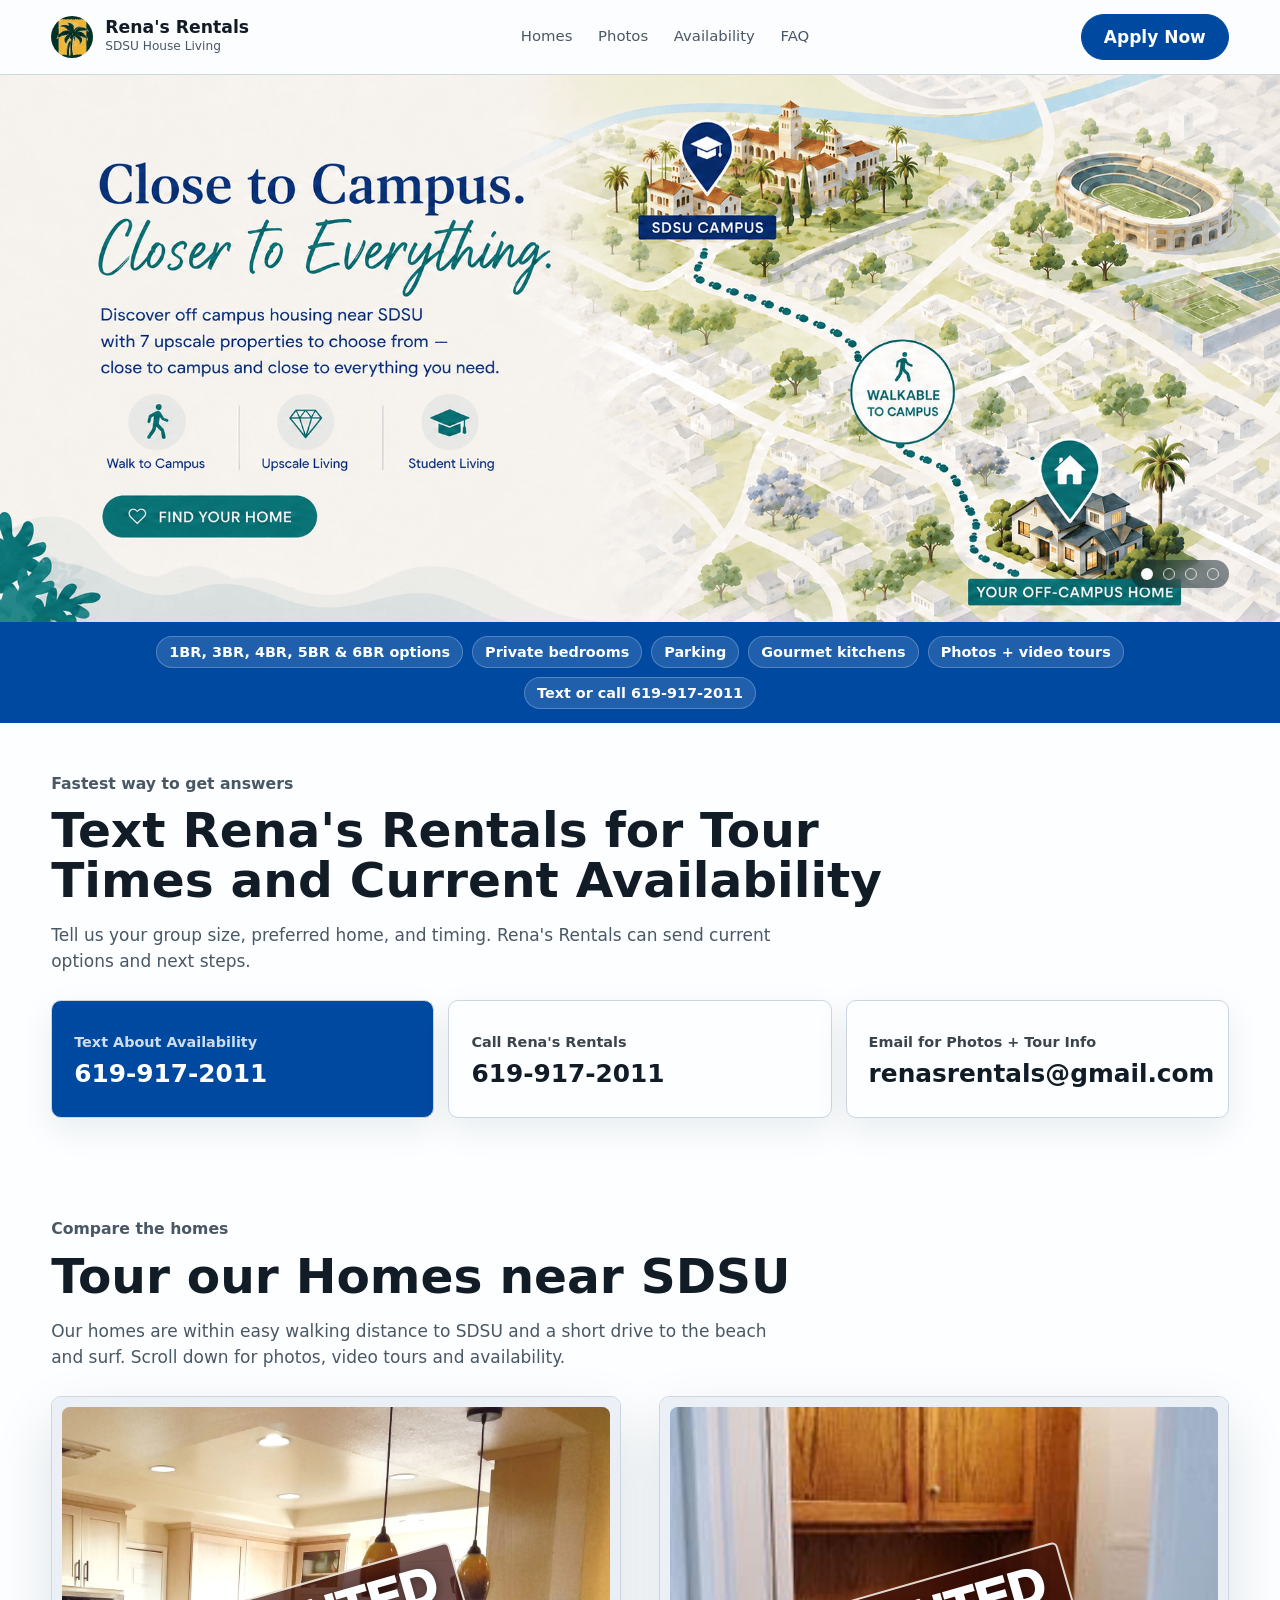
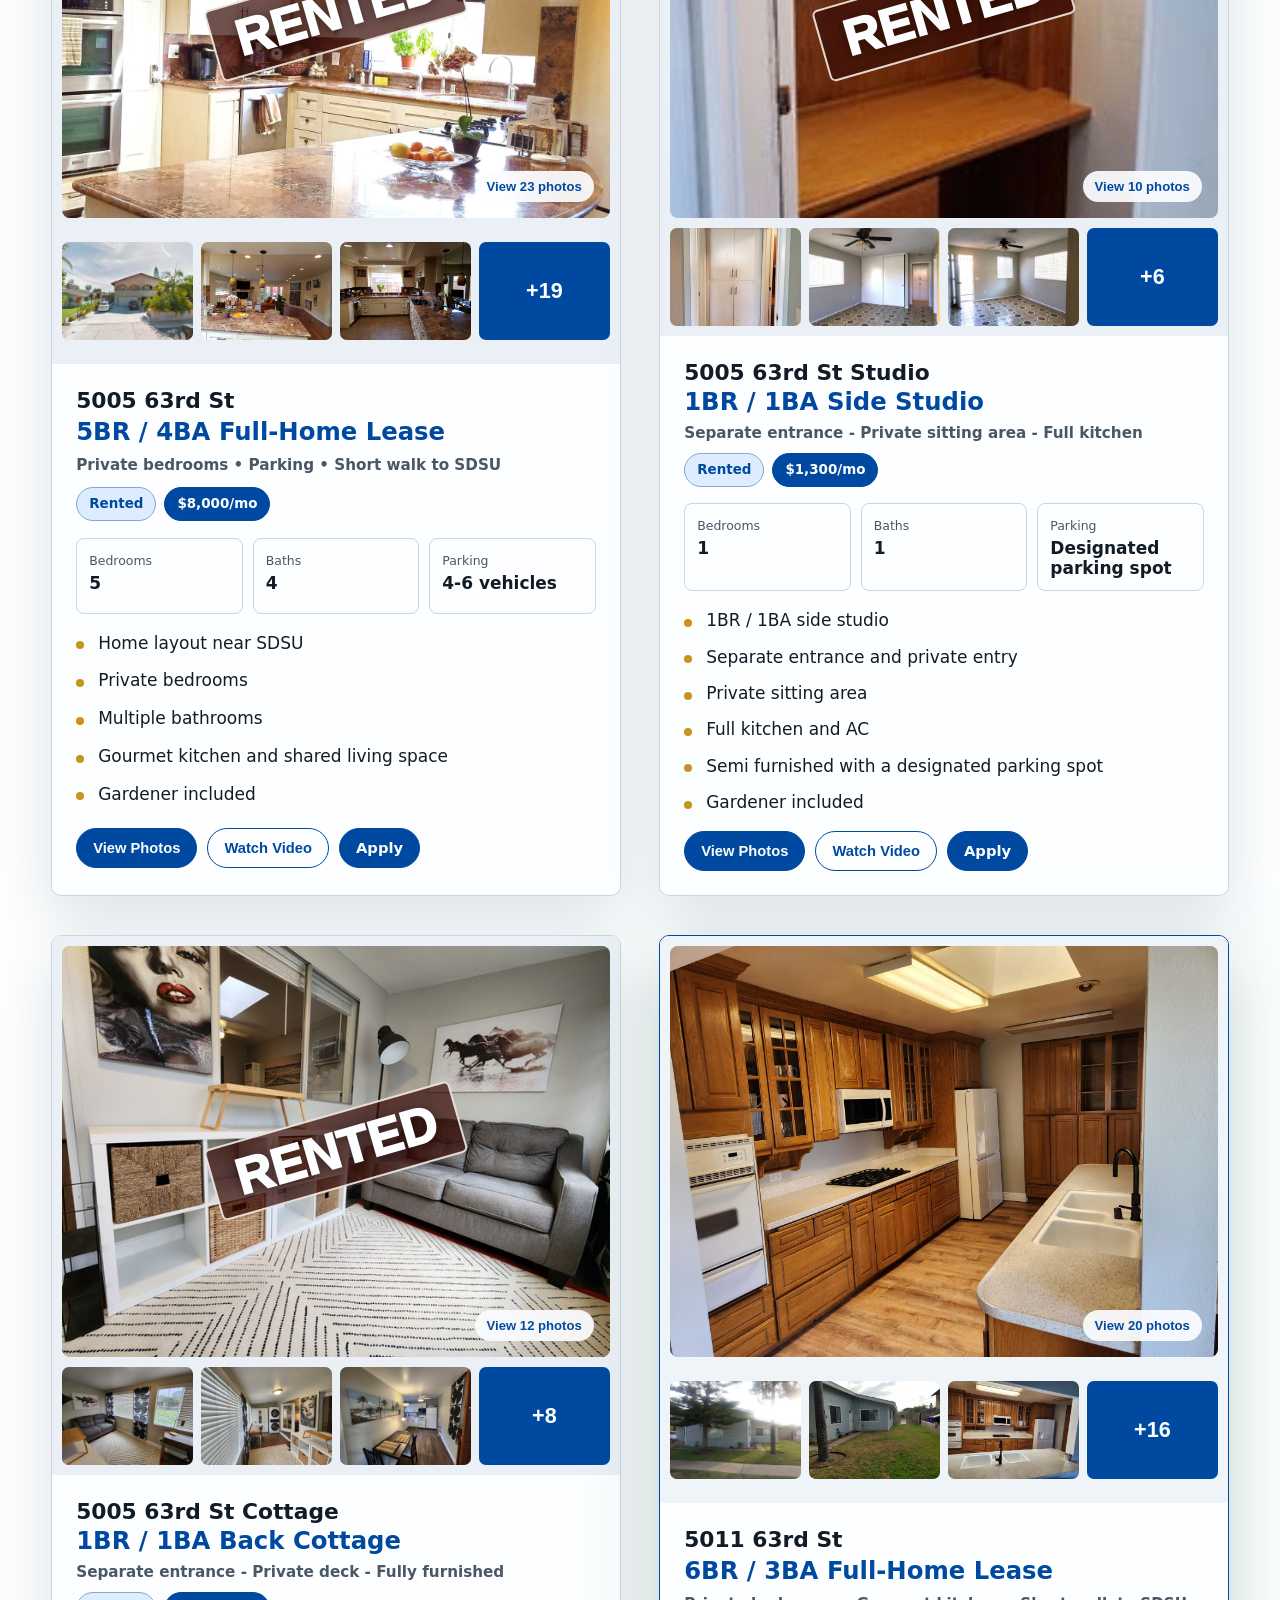
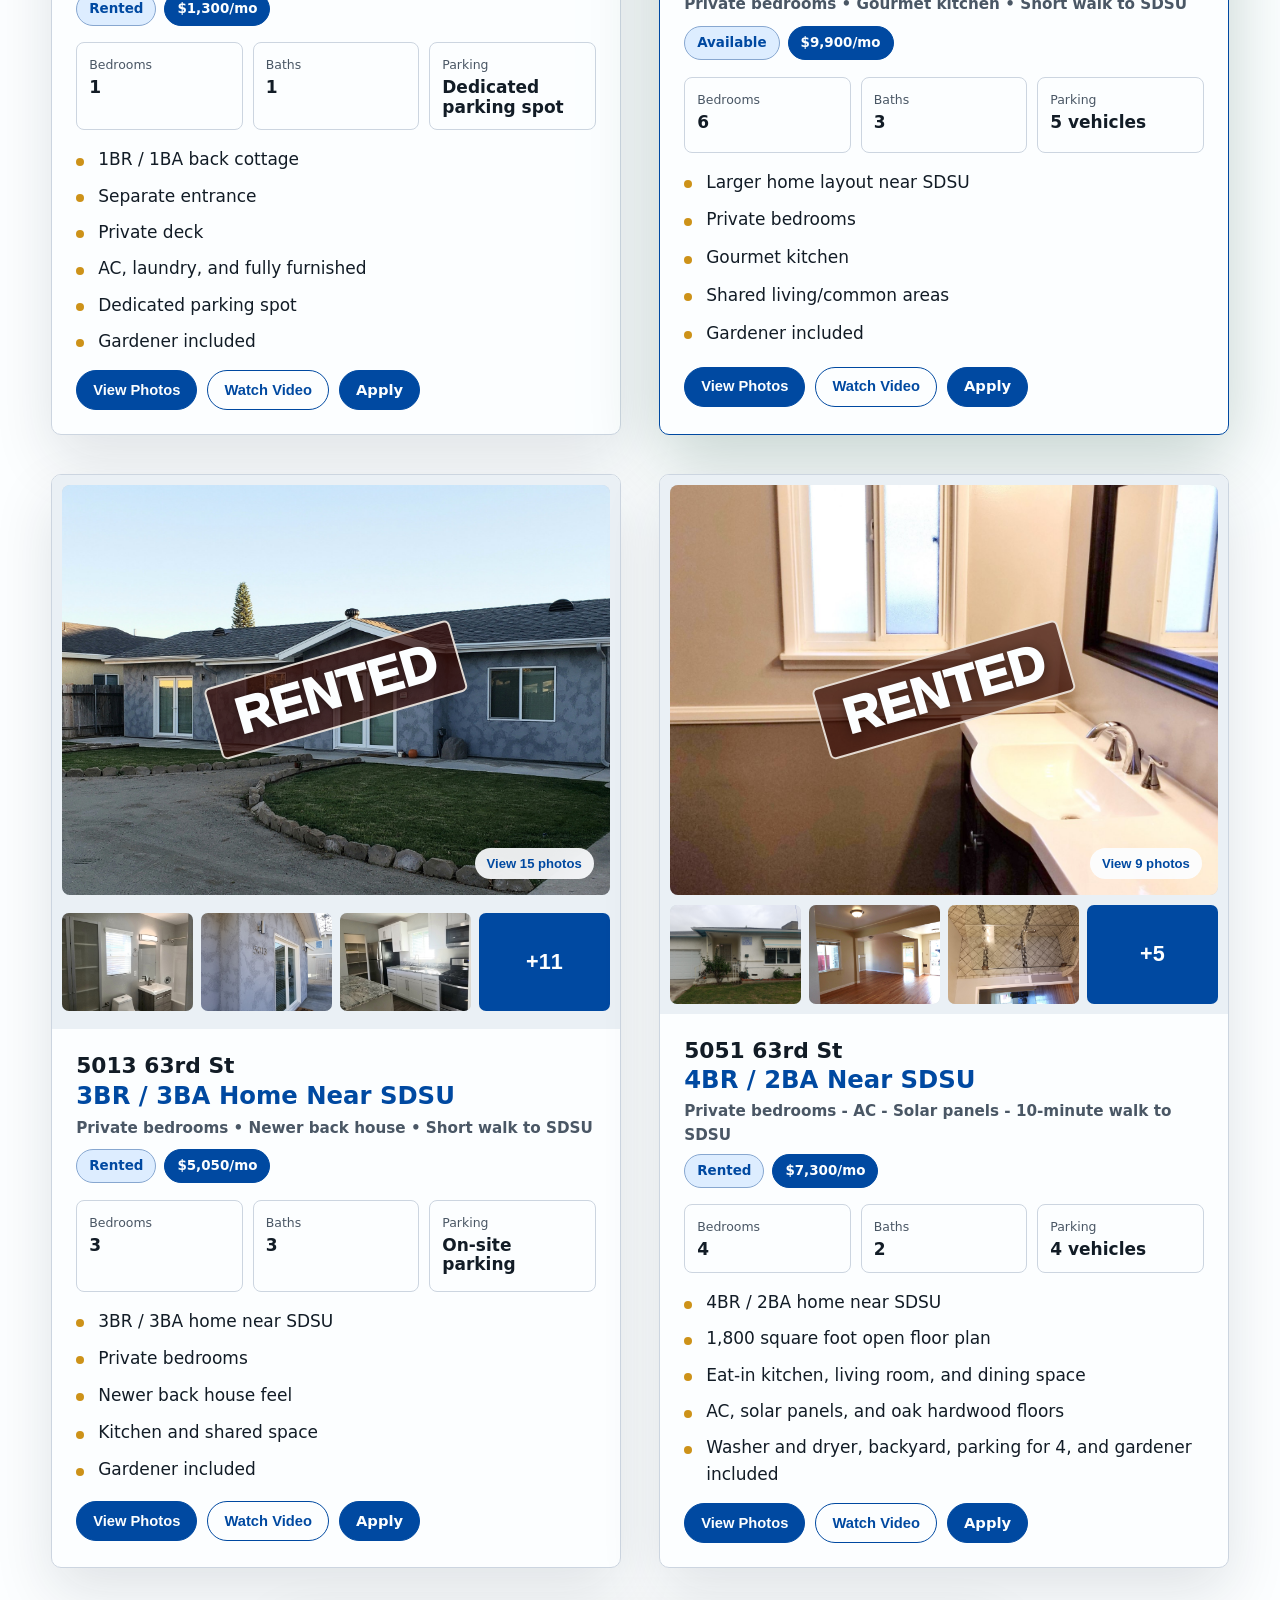
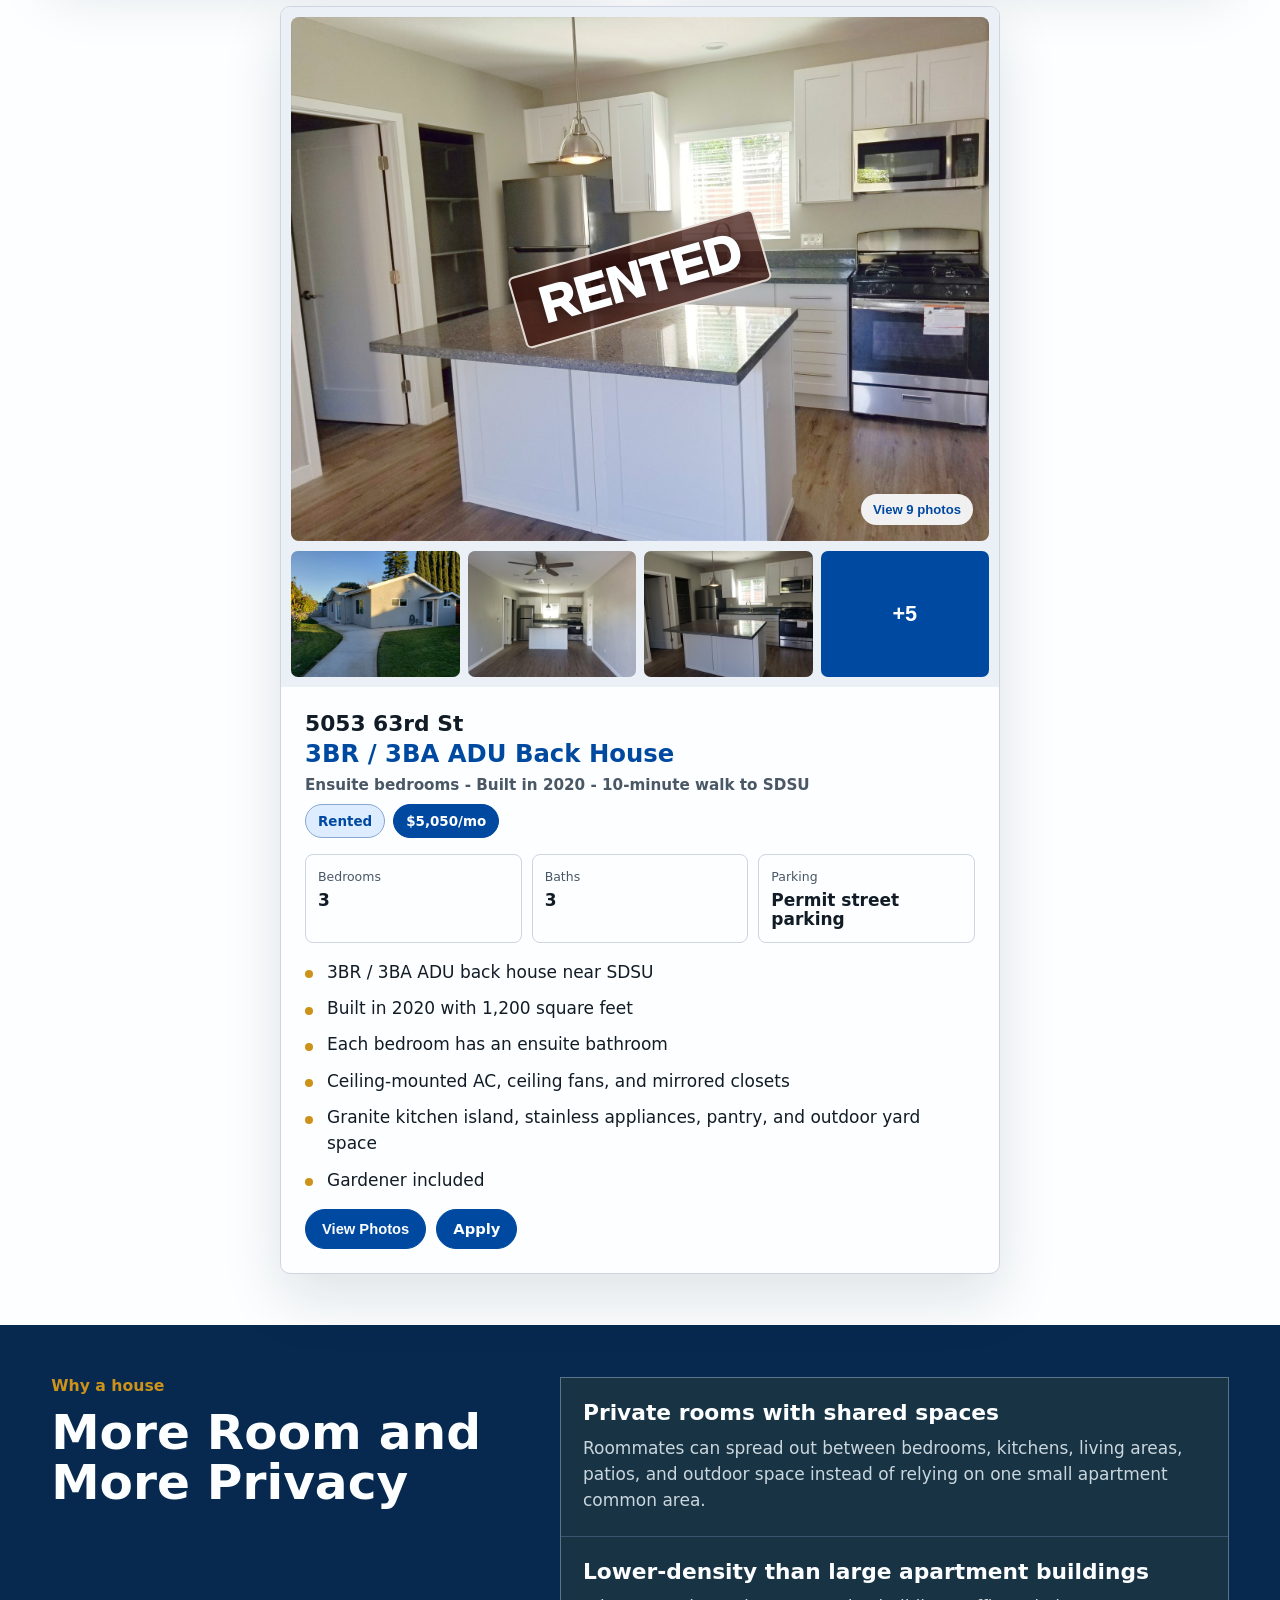
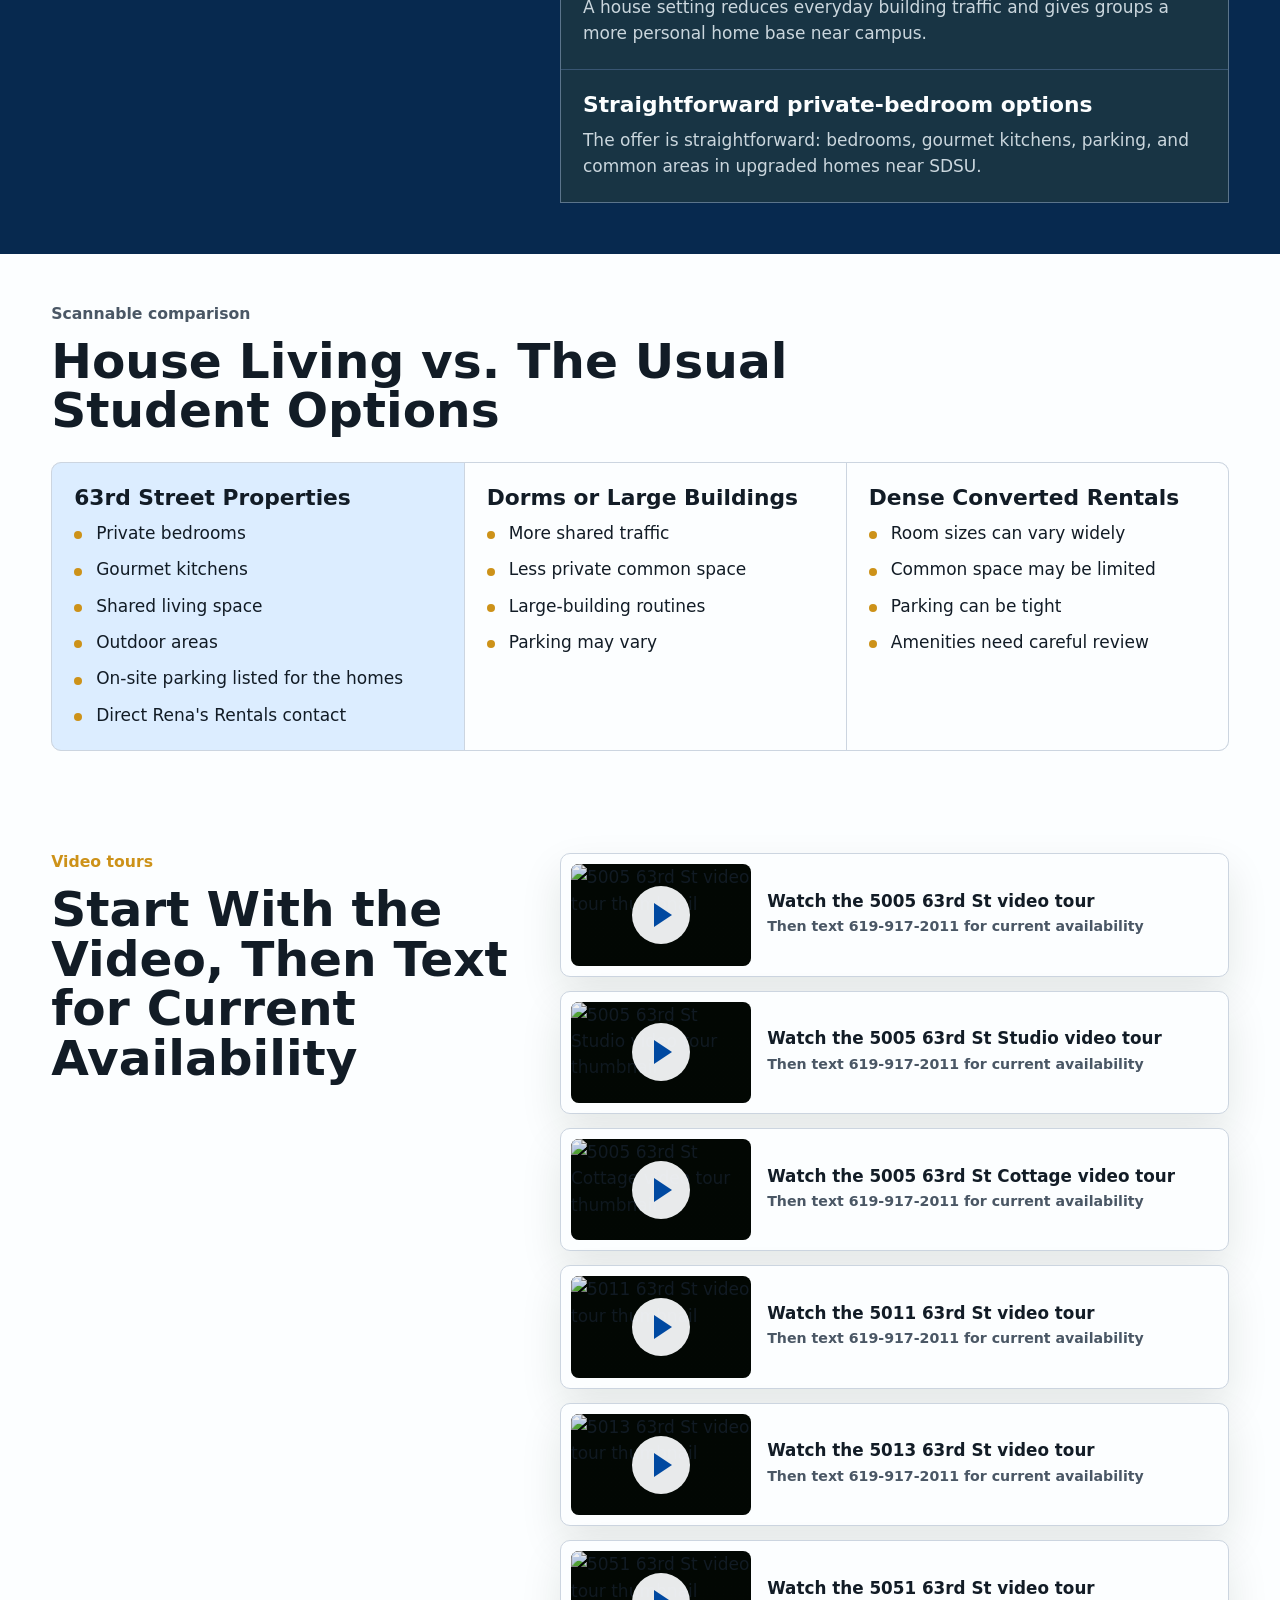
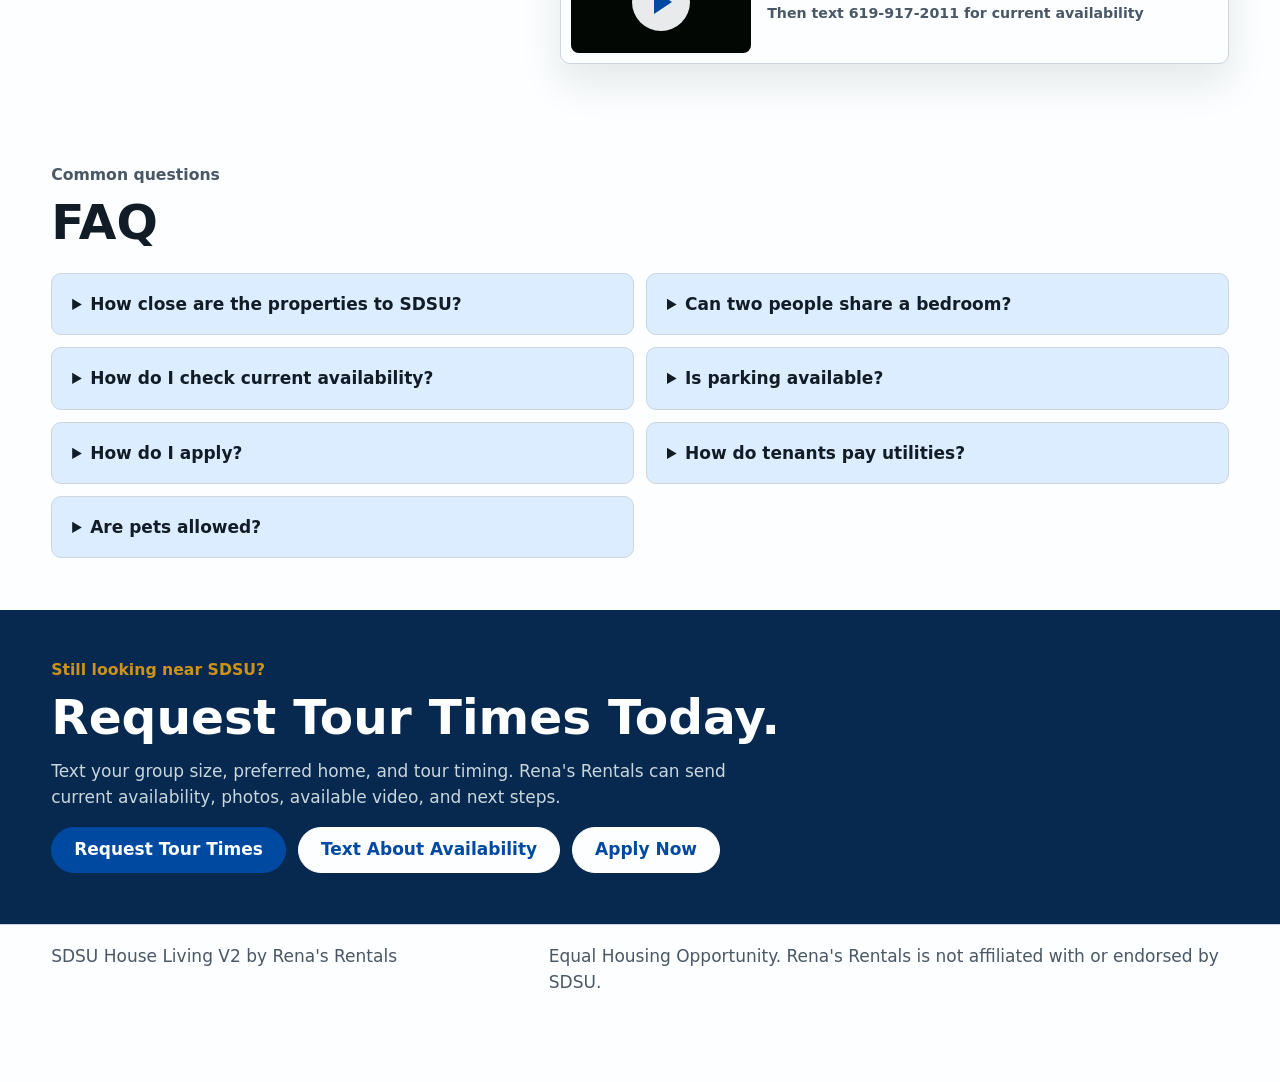
==== commit 2a5a9a97: "Remove 5005 footer video links" ====
--- a/newtest/index.html
+++ b/newtest/index.html
@@ -185,10 +185,6 @@
     <footer class="site-footer">
       <p>SDSU House Living V2 by Rena's Rentals</p>
       <p>Equal Housing Opportunity. Rena's Rentals is not affiliated with or endorsed by SDSU.</p>
-      <p>
-        <a href="https://youtu.be/7ZubFYE0P1o" target="_blank" rel="noreferrer">5005 Studio video</a>
-        <a href="https://youtu.be/VcvTbG7YdQI" target="_blank" rel="noreferrer">5005 Cottage video</a>
-      </p>
     </footer>
 
     <div class="mobile-cta" aria-label="Quick contact actions">
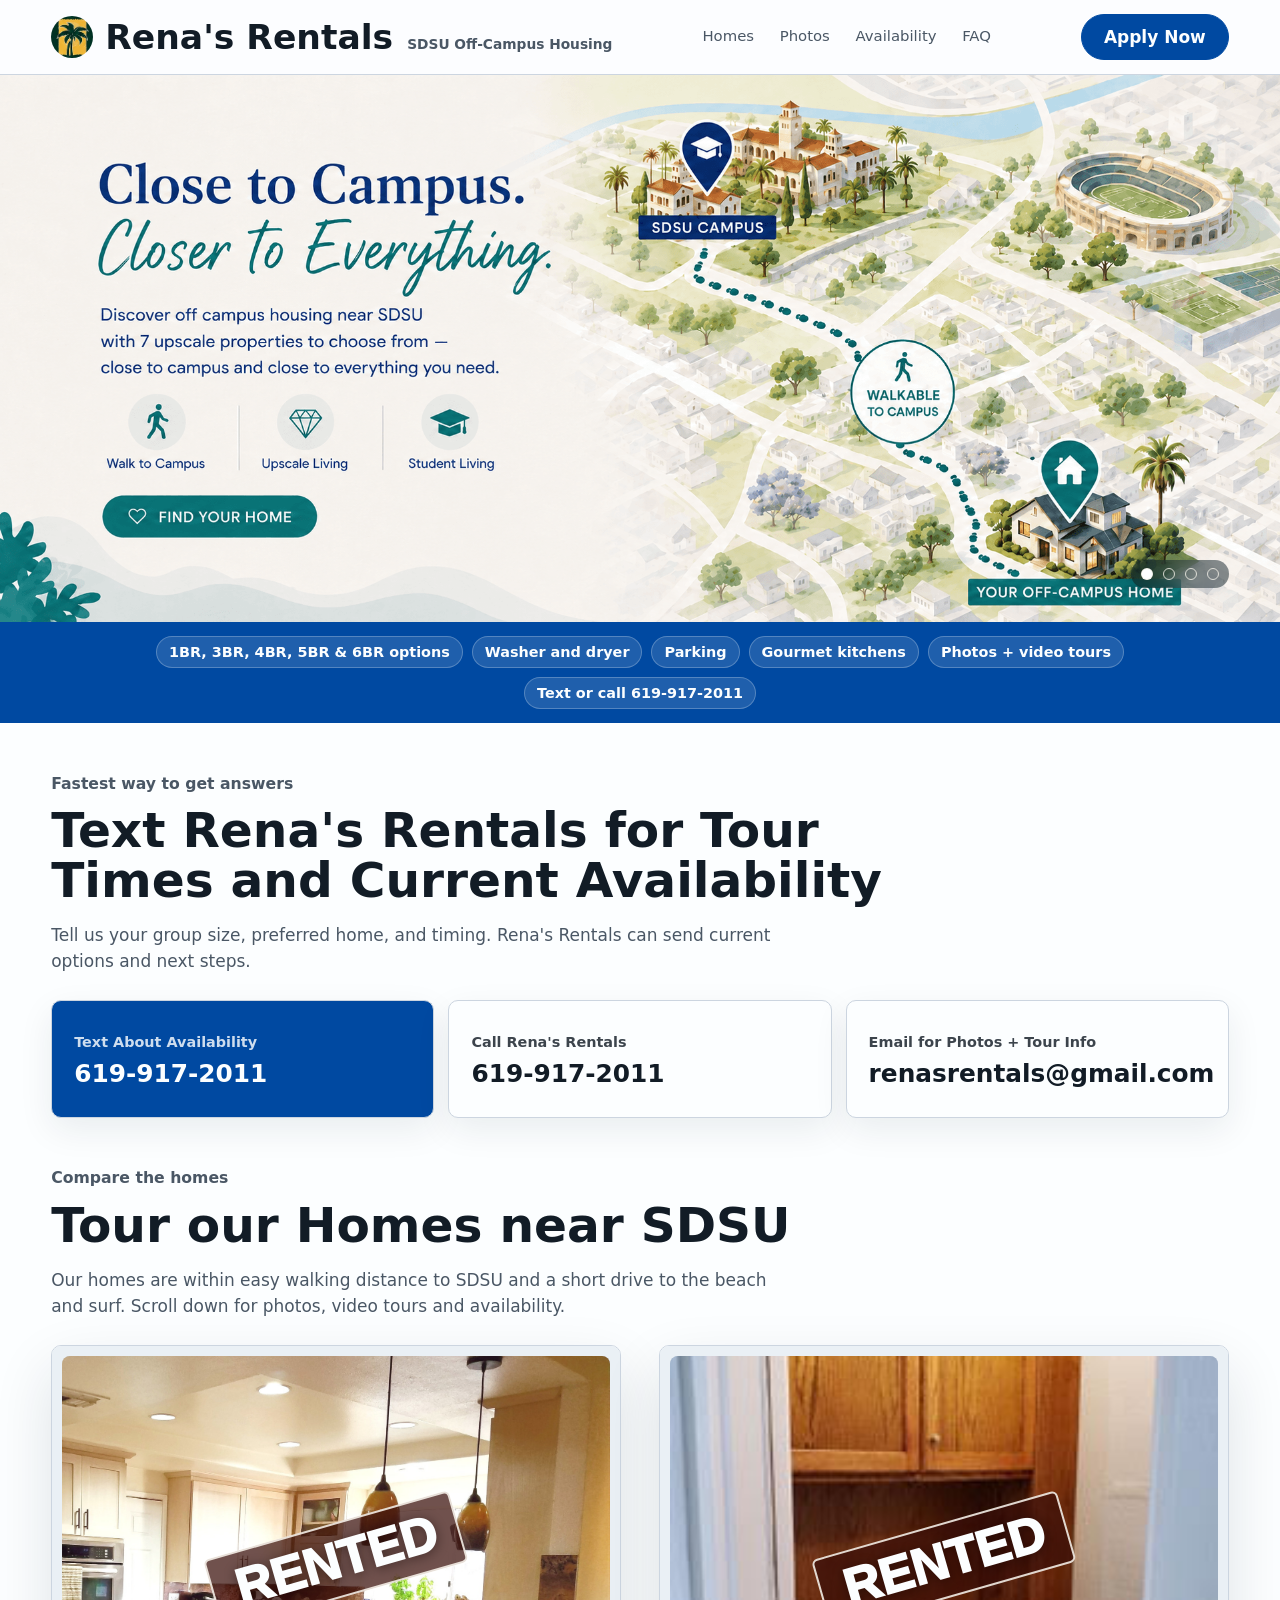
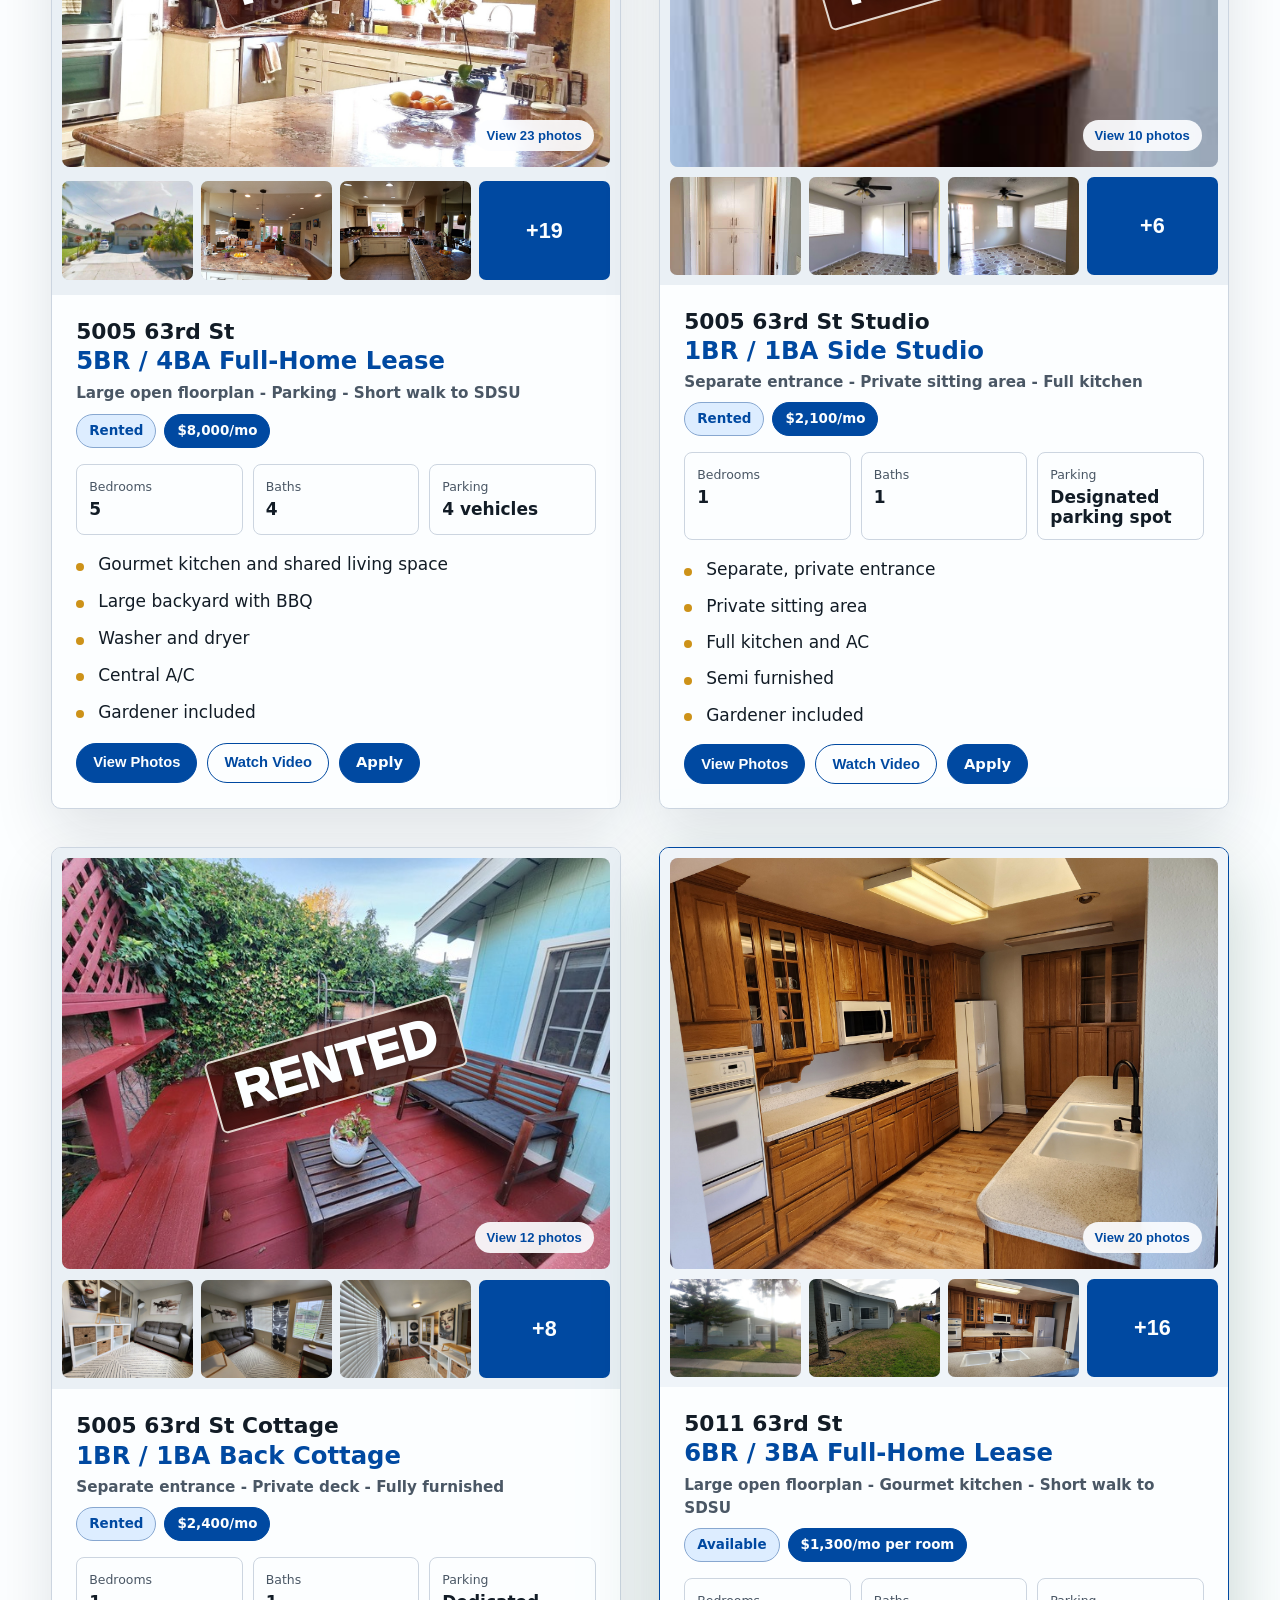
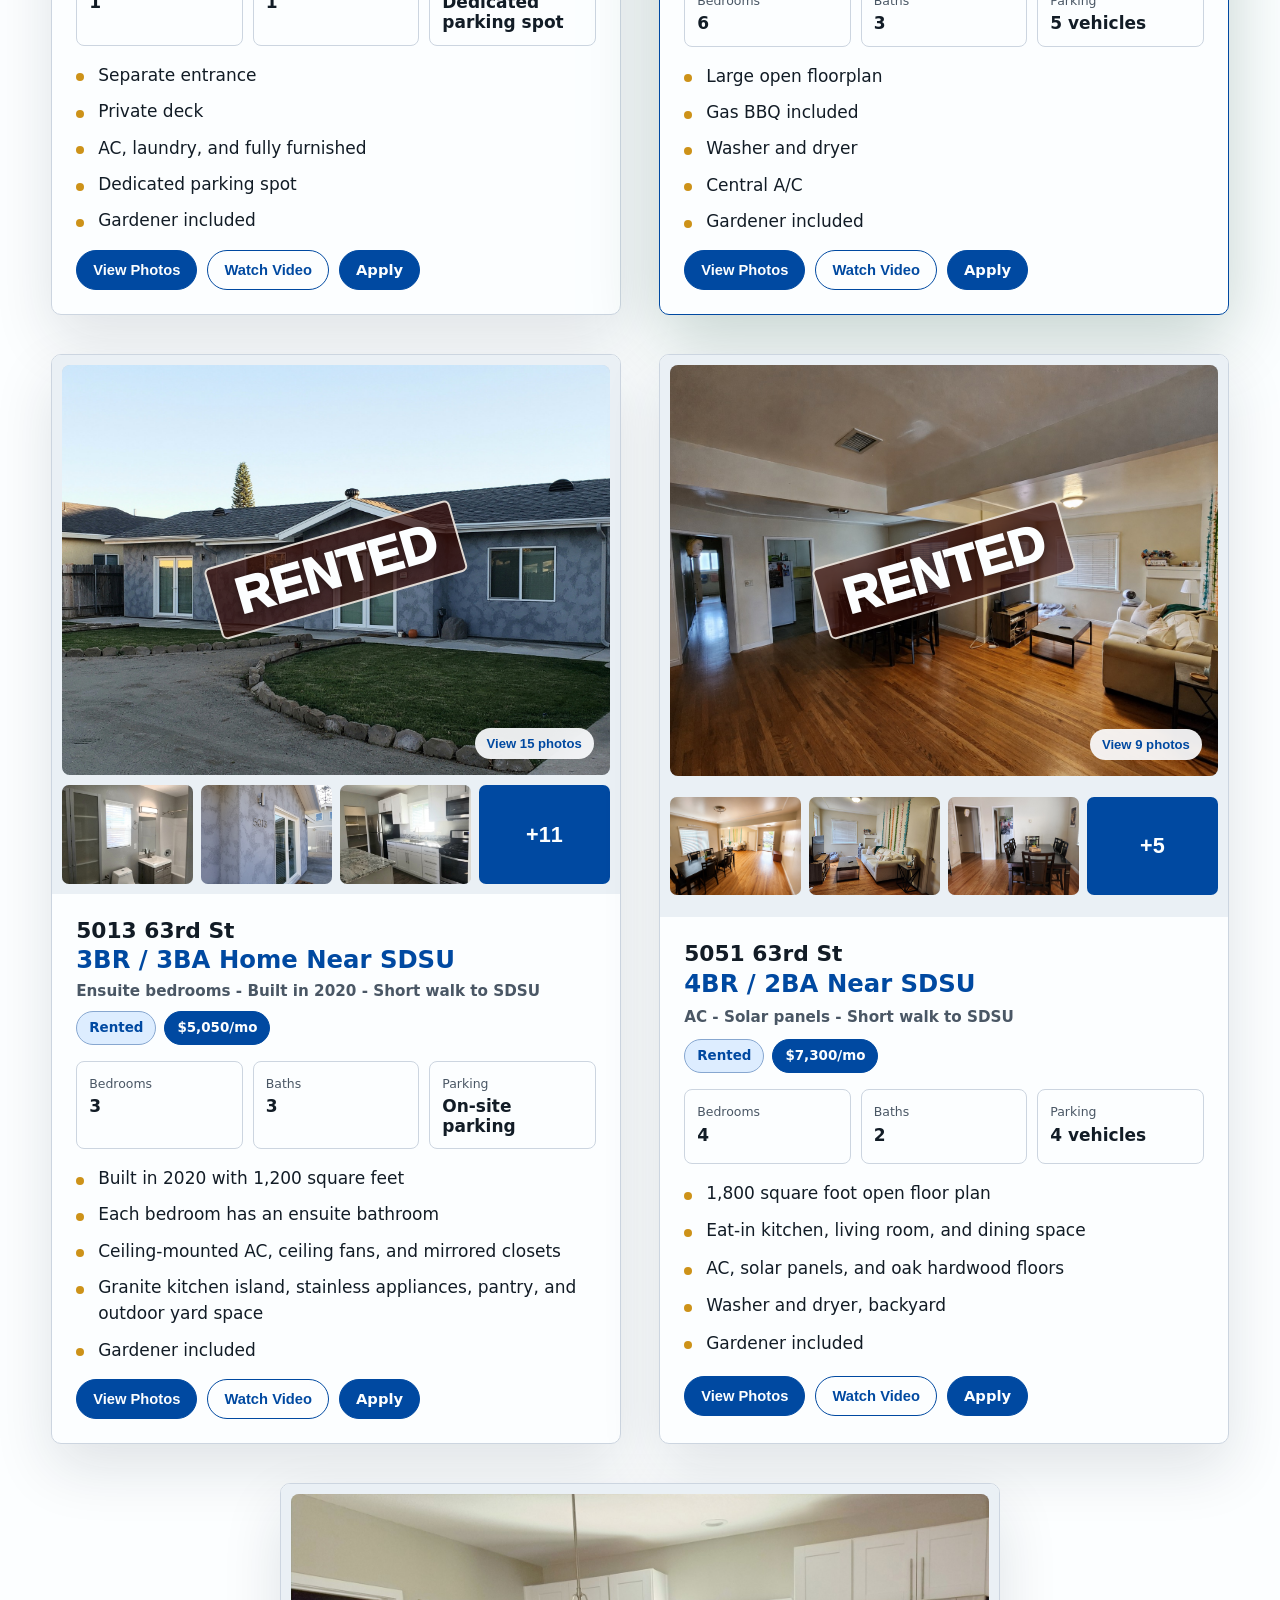
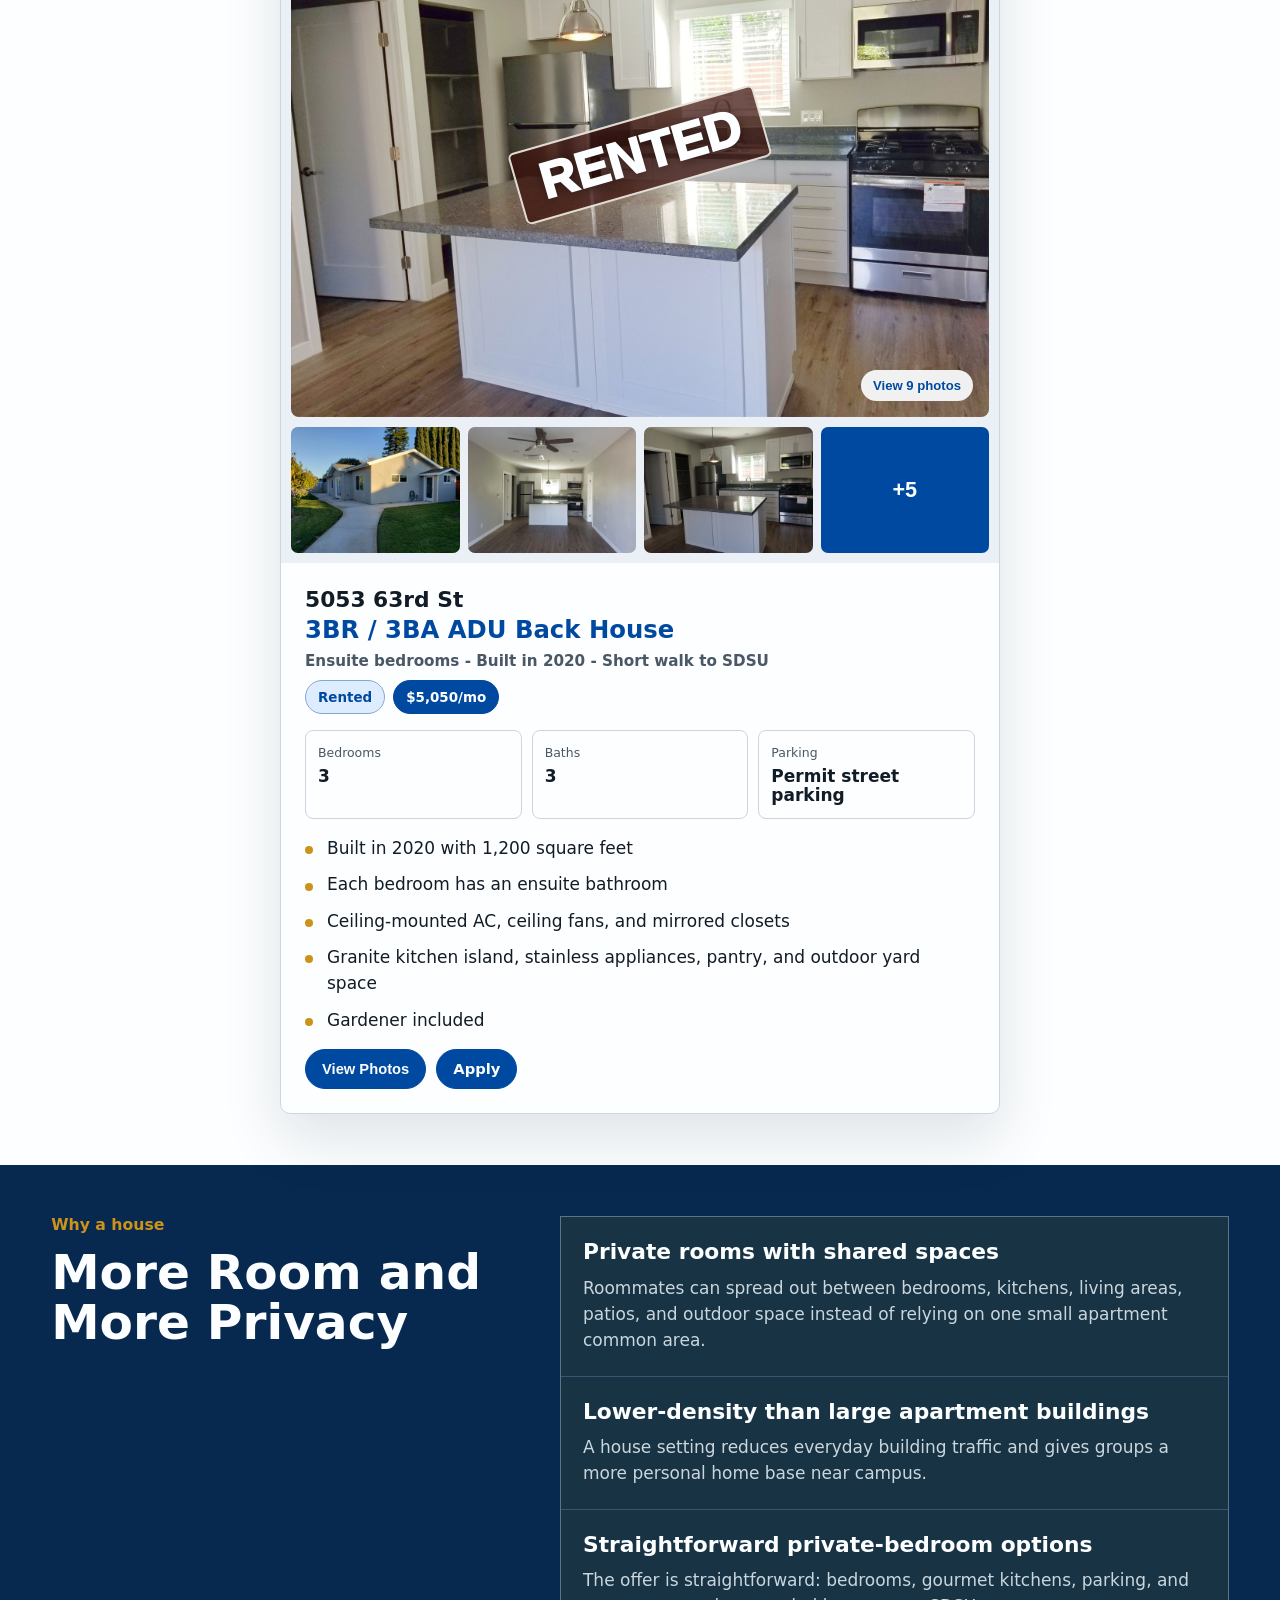
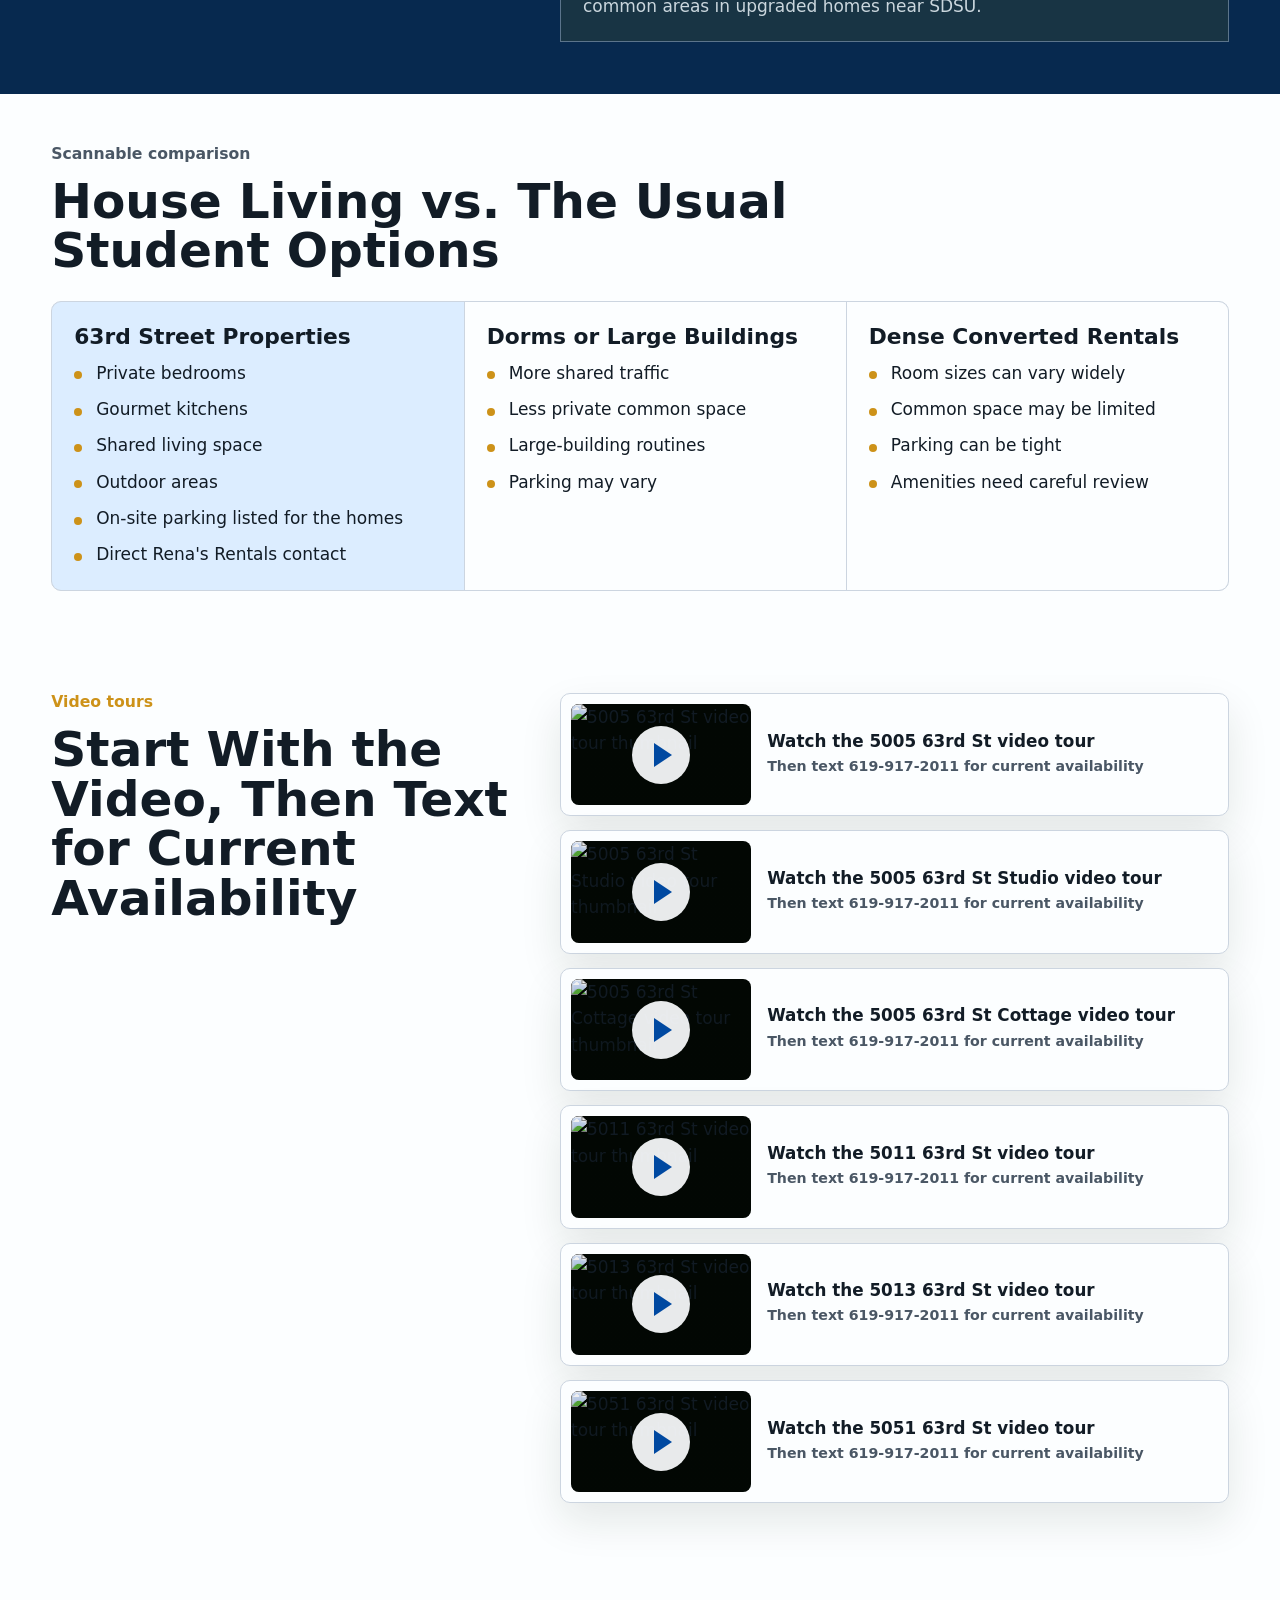
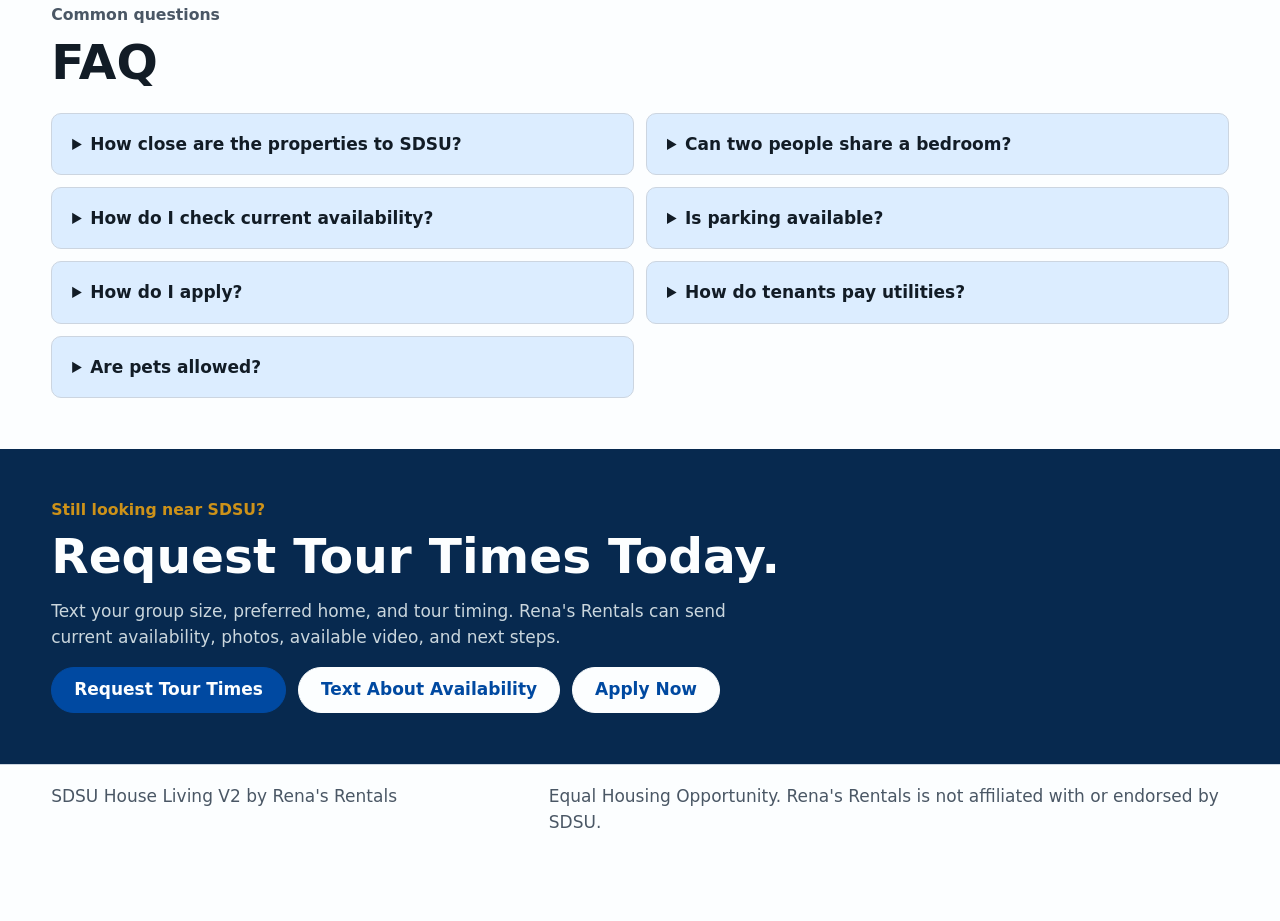
==== commit 624c31f3: "Update newtest rental listing copy" ====
--- a/newtest/index.html
+++ b/newtest/index.html
@@ -15,9 +15,9 @@
     <header class="site-header">
       <a class="brand" href="#top" aria-label="Rena's Rentals home">
         <img class="brand-logo" src="assets/palm-logo.jpg" alt="" aria-hidden="true">
-        <span>
+        <span class="brand-text">
           <strong>Rena's Rentals</strong>
-          <small>SDSU House Living</small>
+          <small>SDSU Off-Campus Housing</small>
         </span>
       </a>
       <nav class="main-nav" aria-label="Primary navigation">
@@ -50,7 +50,7 @@
       <section class="hero-fact-bar" aria-label="Key property facts">
           <ul class="proof-chips" aria-label="Key property facts">
             <li>1BR, 3BR, 4BR, 5BR & 6BR options</li>
-            <li>Private bedrooms</li>
+            <li>Washer and dryer</li>
             <li>Parking</li>
             <li>Gourmet kitchens</li>
             <li>Photos + video tours</li>
--- a/newtest/styles-v2.css
+++ b/newtest/styles-v2.css
@@ -292,6 +292,12 @@
   text-decoration: none;
 }
 
+.brand-text {
+  display: inline-flex;
+  align-items: baseline;
+  gap: 14px;
+}
+
 .brand-logo {
   display: block;
   width: 42px;
@@ -306,13 +312,15 @@
 }
 
 .brand strong {
-  font-size: 1.08rem;
+  font-size: 2.16rem;
   line-height: 1.1;
 }
 
 .brand small {
   color: var(--muted);
-  font-size: 0.76rem;
+  font-size: 0.86rem;
+  font-weight: 800;
+  white-space: nowrap;
 }
 
 .main-nav {
@@ -550,6 +558,11 @@
 
 .contact-choice {
   background: var(--paper);
+  padding-bottom: clamp(13px, 2vw, 29px);
+}
+
+#homes {
+  padding-top: clamp(13px, 2vw, 29px);
 }
 
 .contact-grid {
@@ -1396,6 +1409,20 @@
     height: 38px;
   }
 
+  .brand-text {
+    flex-direction: column;
+    align-items: flex-start;
+    gap: 1px;
+  }
+
+  .brand strong {
+    font-size: 1.52rem;
+  }
+
+  .brand small {
+    font-size: 0.72rem;
+  }
+
   .header-cta {
     display: none;
   }
@@ -1433,6 +1460,14 @@
 
   .section {
     padding: 26px 18px;
+  }
+
+  .contact-choice {
+    padding-bottom: 13px;
+  }
+
+  #homes {
+    padding-top: 13px;
   }
 
   .card-actions {
@@ -1581,10 +1616,10 @@
 
 @media (max-width: 390px) {
   .brand strong {
-    font-size: 0.9rem;
+    font-size: 1.22rem;
   }
 
   .brand small {
-    font-size: 0.7rem;
-  }
-}
+    font-size: 0.66rem;
+  }
+}
